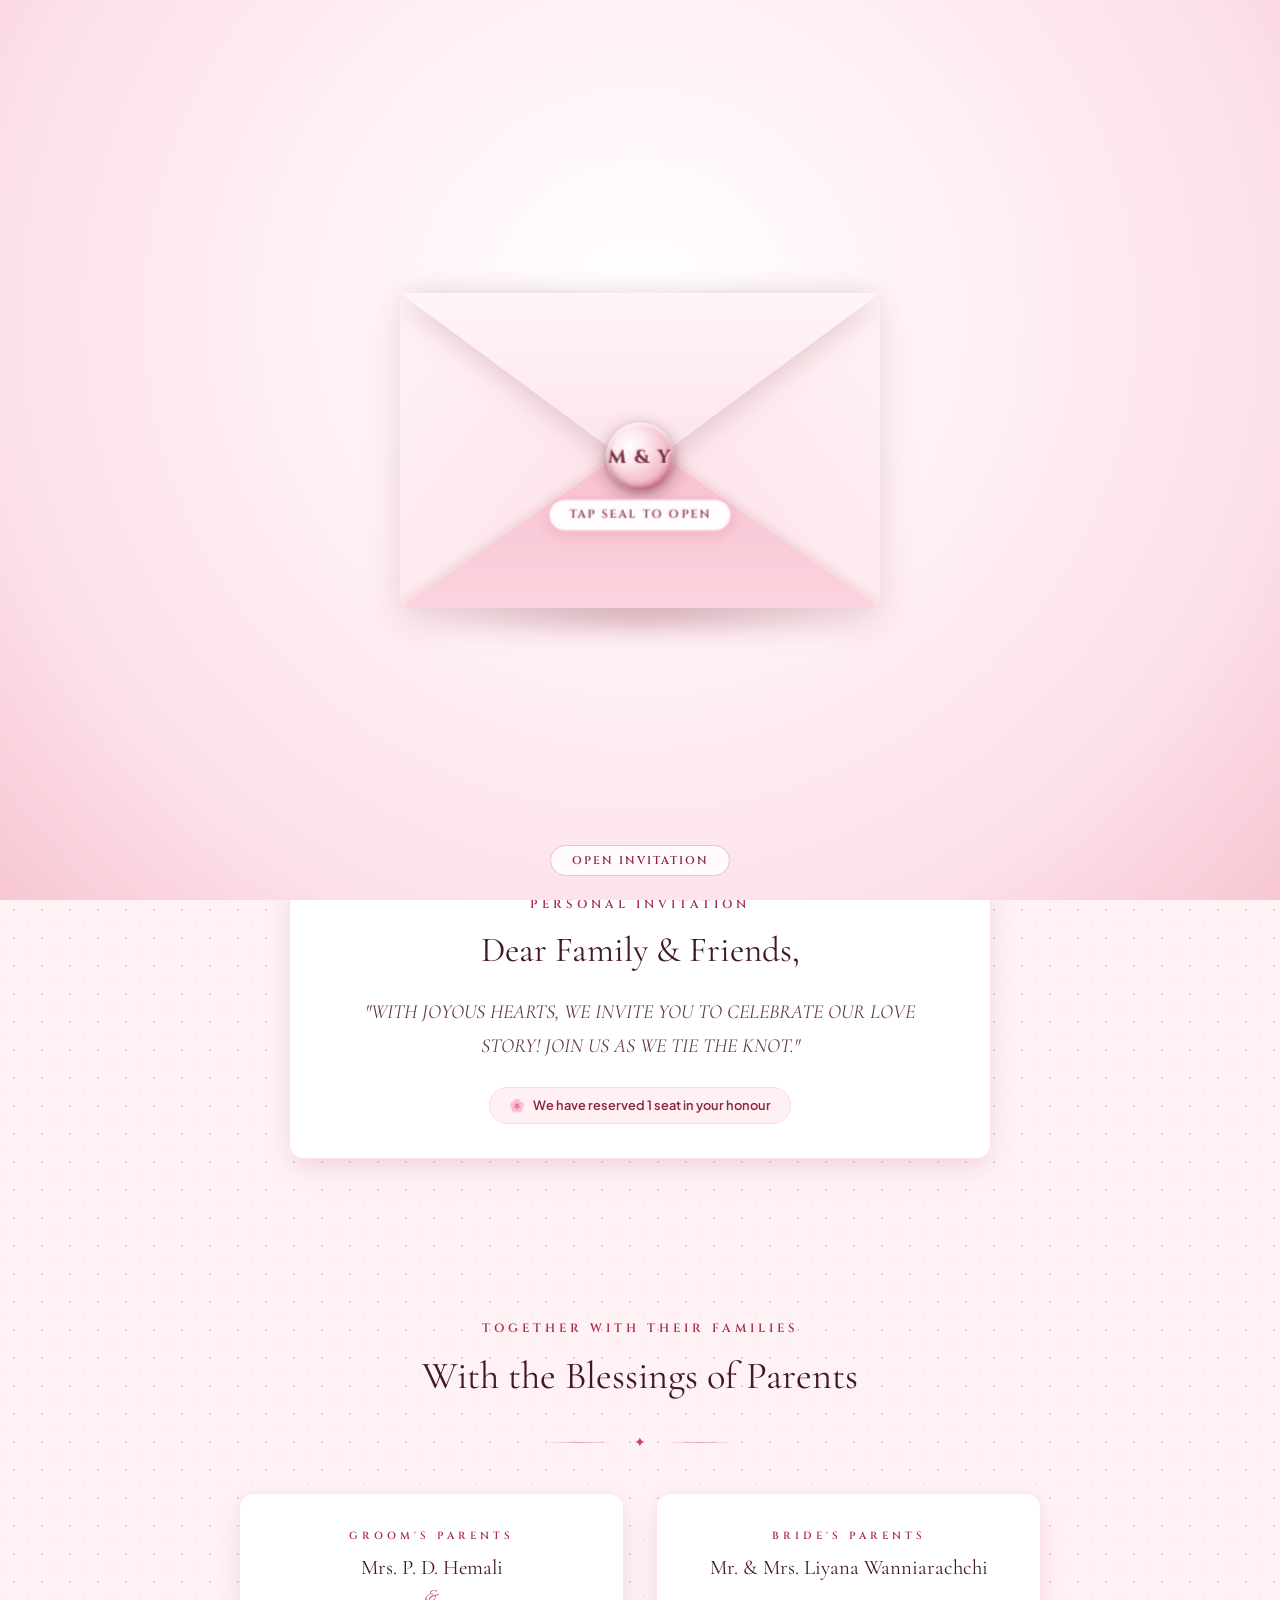
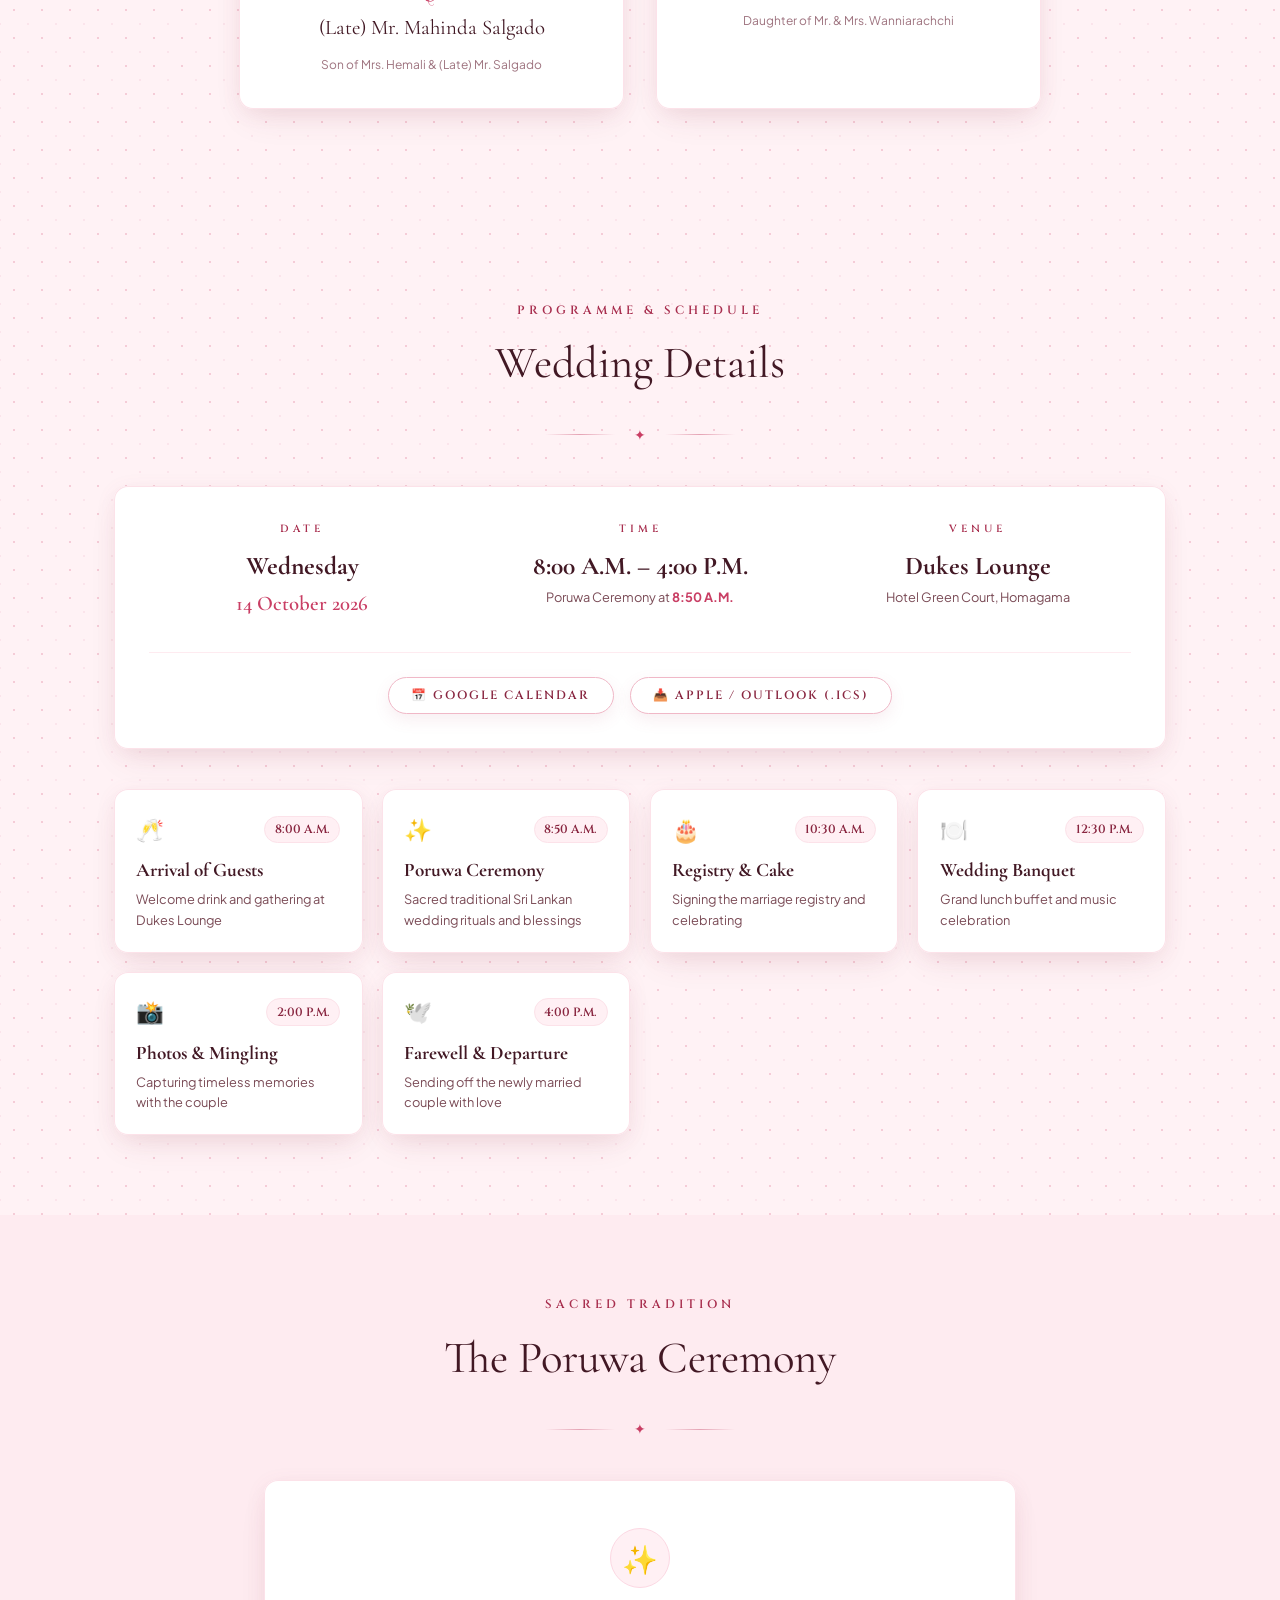
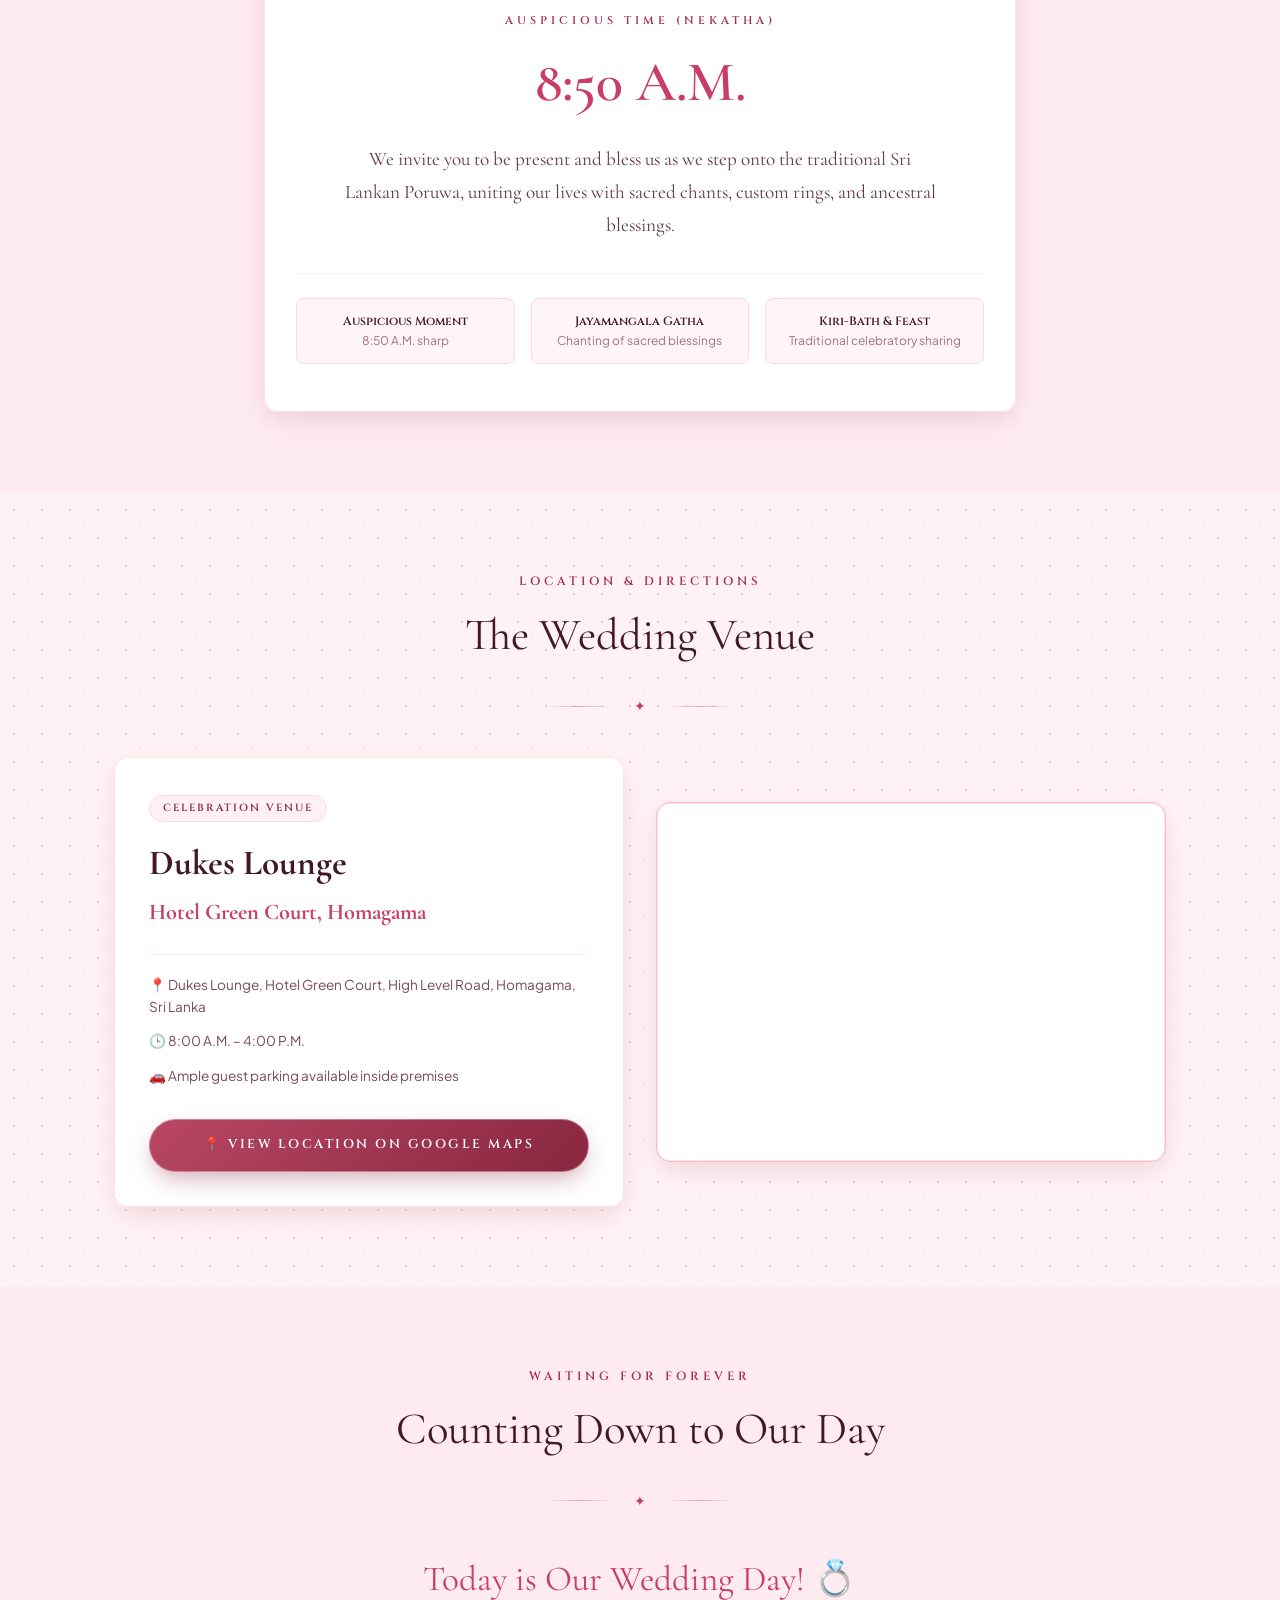
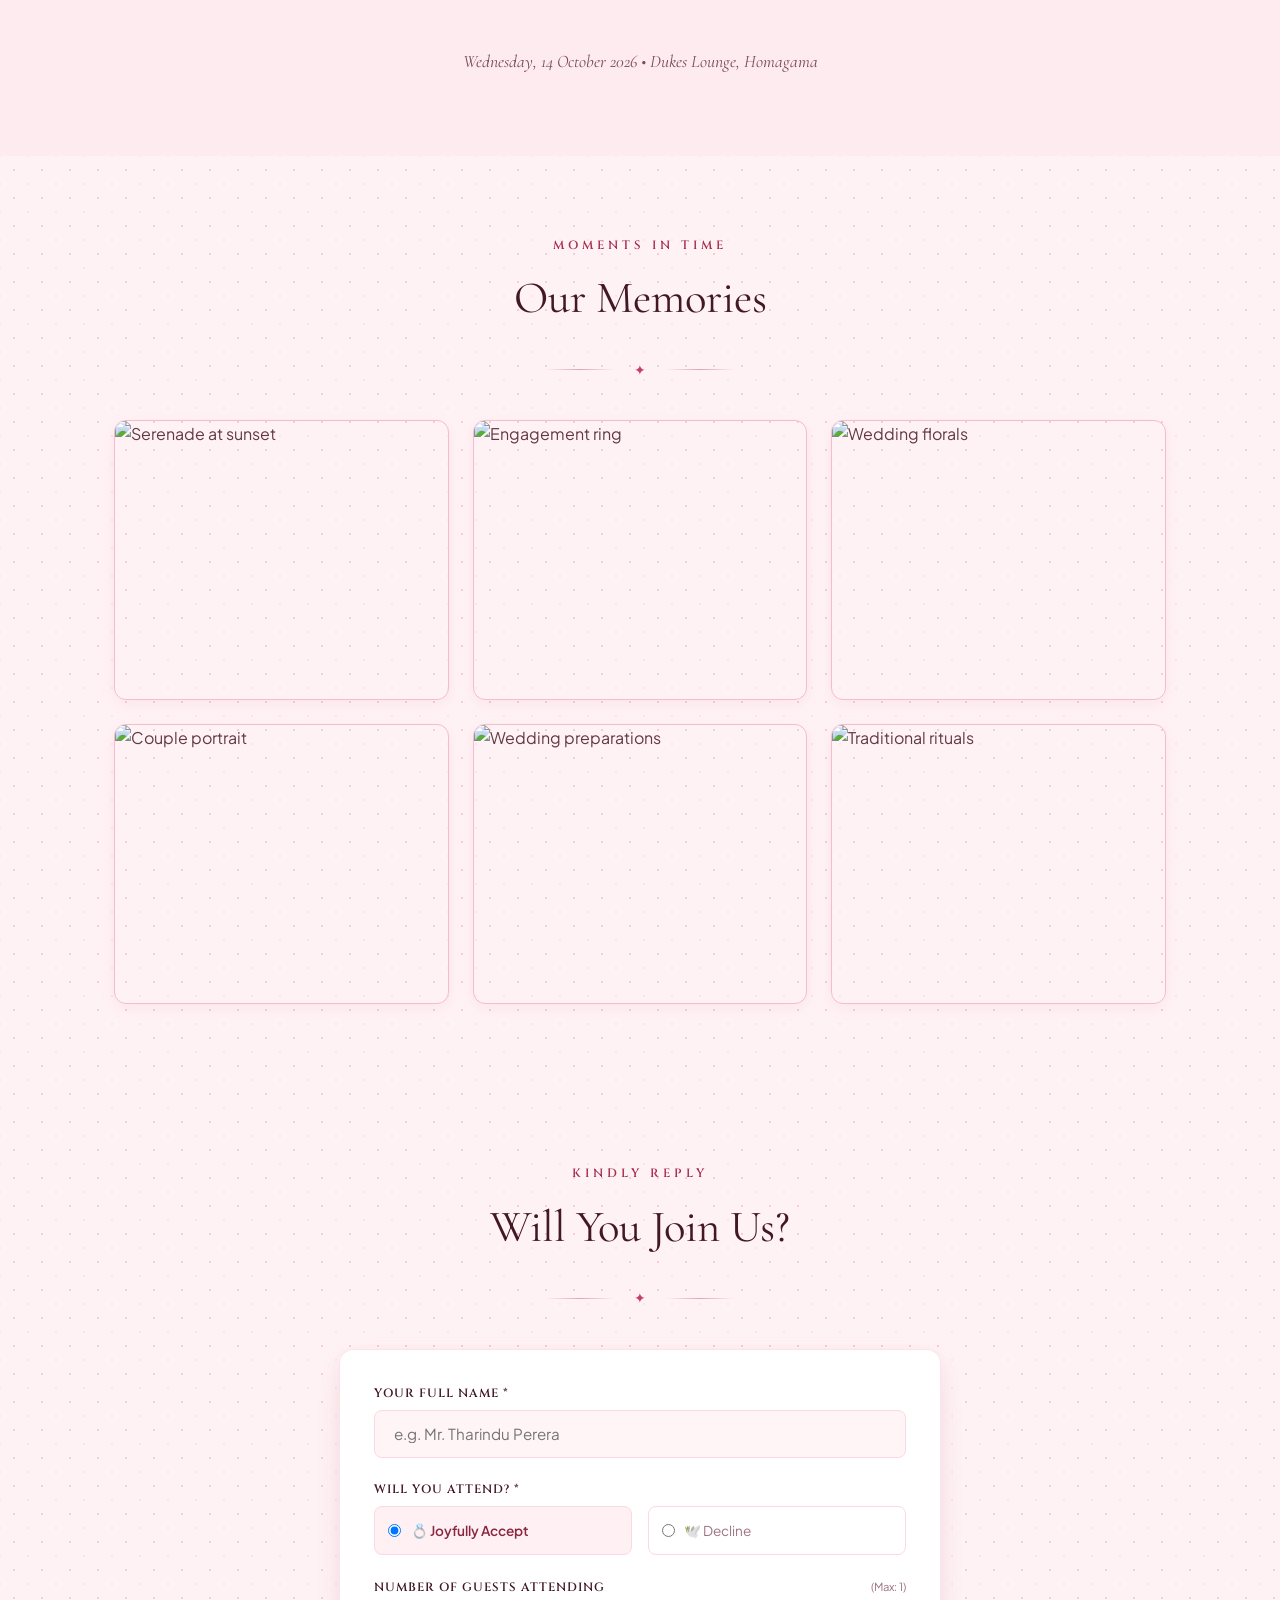
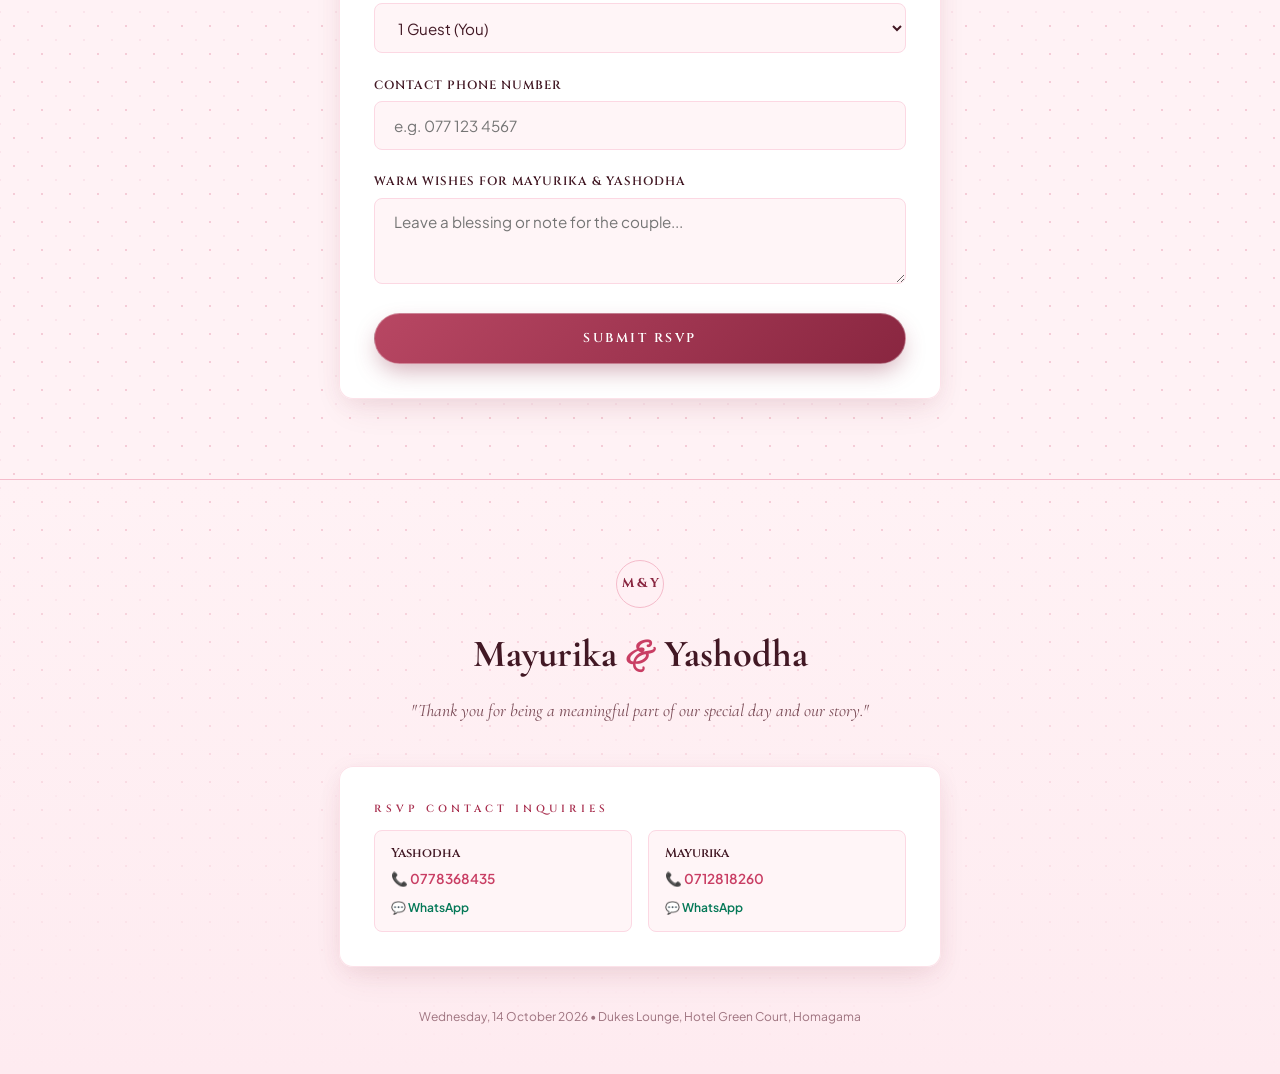
==== standalone.html @ 54681efa "feat: Add 3D luxury interactive wedding digital invitation for Mayurika & Yashodha" ====
<!DOCTYPE html>
<html lang="en">
<head>
  <meta charset="UTF-8" />
  <meta name="viewport" content="width=device-width, initial-scale=1.0" />

  <!-- SEO & Open Graph Meta Tags -->
  <title>Mayurika &amp; Yashodha — Wedding Digital Invitation | 14 October 2026</title>
  <meta name="description" content="With joyous hearts, we invite you to celebrate the marriage of Mayurika and Yashodha on Wednesday, 14 October 2026 at Dukes Lounge, Hotel Green Court, Homagama." />
  <meta property="og:title" content="Mayurika &amp; Yashodha — Wedding Digital Invitation" />
  <meta property="og:description" content="Join us to celebrate our love story on Wednesday, 14 October 2026 at Dukes Lounge, Hotel Green Court, Homagama." />
  <meta property="og:image" content="https://images.unsplash.com/photo-1519741497674-611481863552?auto=format&fit=crop&w=1200&q=80" />

  <!-- Favicon -->
  <link rel="icon" type="image/svg+xml" href="./favicon.svg" />

  <!-- Google Fonts -->
  <link rel="preconnect" href="https://fonts.googleapis.com" />
  <link rel="preconnect" href="https://fonts.gstatic.com" crossorigin />
  <link href="https://fonts.googleapis.com/css2?family=Alex+Brush&family=Cinzel:wght@400;500;600;700&family=Cormorant+Garamond:ital,wght@0,300;0,400;0,500;0,600;0,700;1,300;1,400;1,500&family=Montserrat:wght@200;300;400;500;600&family=Plus+Jakarta+Sans:wght@300;400;500;600&display=swap" rel="stylesheet" />

  <style>
    /* ============================================================
       85% LIGHT PINK / ROMANTIC ROSE WEDDING DESIGN SYSTEM
       ============================================================ */
    :root {
      --color-rose-50: #FFF5F7;
      --color-rose-100: #FEEBF0;
      --color-rose-200: #FCD8E3;
      --color-rose-300: #F9B8CB;
      --color-rose-400: #F28DAA;
      --color-rose-500: #E56285;
      --color-rose-600: #C93E64;
      --color-rose-700: #A82E4E;
      --color-rose-800: #892640;
      --color-rose-900: #5C1A2B;

      --color-rose-gold: #B85D73;
      --color-text-title: #421824;
      --color-text-body: #613944;
      --color-text-muted: #9E737F;
      --color-text-light: #7A4B56;

      --font-serif: 'Cormorant Garamond', Georgia, serif;
      --font-cinzel: 'Cinzel', serif;
      --font-script: 'Alex Brush', cursive;
      --font-sans: 'Plus Jakarta Sans', 'Montserrat', -apple-system, sans-serif;

      --transition: all 0.35s cubic-bezier(0.16, 1, 0.3, 1);
    }

    *, *::before, *::after {
      box-sizing: border-box;
      margin: 0;
      padding: 0;
    }

    html {
      scroll-behavior: smooth;
      font-family: var(--font-sans);
      background-color: var(--color-rose-50);
      color: var(--color-text-body);
      -webkit-font-smoothing: antialiased;
    }

    body {
      overflow-x: hidden;
      background: radial-gradient(circle at 50% 0%, #FFFFFF 0%, #FFF0F4 35%, #FDE3EB 70%, #F9D0DC 100%);
      min-height: 100vh;
      line-height: 1.6;
    }

    .paper-texture {
      background-color: #FFF2F5;
      background-image: radial-gradient(#F5CCD7 0.8px, transparent 0.8px), radial-gradient(#FBE4EB 0.8px, #FFF2F5 0.8px);
      background-size: 28px 28px;
      background-position: 0 0, 14px 14px;
    }

    .container {
      max-width: 1100px;
      margin: 0 auto;
      padding: 0 1.5rem;
    }

    .section {
      padding: 5rem 0;
      position: relative;
    }

    .section-subtitle {
      font-family: var(--font-cinzel);
      font-size: 0.75rem;
      text-transform: uppercase;
      letter-spacing: 4px;
      color: var(--color-rose-700);
      font-weight: 600;
      text-align: center;
      margin-bottom: 0.5rem;
    }

    .section-title {
      font-family: var(--font-serif);
      font-size: 2.8rem;
      font-weight: 400;
      text-align: center;
      color: var(--color-text-title);
      margin-bottom: 1rem;
    }

    .botanical-divider {
      display: flex;
      align-items: center;
      justify-content: center;
      gap: 1.2rem;
      margin: 1.5rem auto 2.5rem;
    }

    .botanical-divider::before,
    .botanical-divider::after {
      content: '';
      height: 1px;
      width: 70px;
      background: linear-gradient(90deg, transparent, #E5A3B4, transparent);
    }

    .botanical-divider span {
      color: var(--color-rose-600);
      font-size: 0.85rem;
    }

    .stationery-card {
      background: #FFFFFF;
      border-radius: 14px;
      padding: 2.2rem;
      box-shadow: 0 4px 20px rgba(184, 93, 115, 0.08), 0 15px 35px -10px rgba(120, 46, 62, 0.12), inset 0 0 0 1px #FCE2E9;
      position: relative;
      transition: var(--transition);
    }

    .stationery-card:hover {
      box-shadow: 0 8px 30px rgba(184, 93, 115, 0.14), 0 20px 45px -10px rgba(120, 46, 62, 0.18), inset 0 0 0 1px #F3CAD5;
    }

    .btn-luxury-primary {
      display: inline-flex;
      align-items: center;
      justify-content: center;
      gap: 0.6rem;
      background: linear-gradient(135deg, #B84763 0%, #892640 100%);
      color: #FFFFFF;
      font-family: var(--font-cinzel);
      font-size: 0.8rem;
      letter-spacing: 2.5px;
      text-transform: uppercase;
      font-weight: 600;
      padding: 0.95rem 2.4rem;
      border-radius: 9999px;
      border: 1px solid rgba(255, 255, 255, 0.35);
      box-shadow: 0 10px 25px -5px rgba(137, 38, 64, 0.4);
      cursor: pointer;
      text-decoration: none;
      transition: var(--transition);
    }

    .btn-luxury-primary:hover {
      transform: translateY(-2px);
      background: linear-gradient(135deg, #C95572 0%, #9D2E4A 100%);
      box-shadow: 0 16px 32px -5px rgba(137, 38, 64, 0.5);
      color: #FFFFFF;
    }

    .btn-luxury-secondary {
      display: inline-flex;
      align-items: center;
      justify-content: center;
      gap: 0.6rem;
      background: #FFFFFF;
      color: var(--color-rose-800);
      font-family: var(--font-cinzel);
      font-size: 0.8rem;
      letter-spacing: 2px;
      text-transform: uppercase;
      font-weight: 600;
      padding: 0.85rem 2rem;
      border-radius: 9999px;
      border: 1.5px solid #F0B8C7;
      box-shadow: 0 6px 16px rgba(184, 93, 115, 0.1);
      cursor: pointer;
      text-decoration: none;
      transition: var(--transition);
    }

    .btn-luxury-secondary:hover {
      background: #FFF5F7;
      border-color: var(--color-rose-gold);
      color: var(--color-rose-900);
      transform: translateY(-2px);
    }

    /* ============================================================
       REALISTIC 3D ENVELOPE SCENE & PHYSICS (85% ROSE)
       ============================================================ */
    .envelope-scene-wrapper {
      perspective: 1400px;
      perspective-origin: 50% 45%;
      width: 100vw;
      min-height: 100vh;
      display: flex;
      flex-direction: column;
      align-items: center;
      justify-content: center;
      position: fixed;
      inset: 0;
      z-index: 9999;
      background: radial-gradient(circle at 50% 35%, #FFFFFF 0%, #FFF0F4 40%, #FCE0E8 75%, #F7C6D3 100%);
      overflow: hidden;
      transition: opacity 0.9s cubic-bezier(0.16, 1, 0.3, 1), visibility 0.9s ease;
    }

    .envelope-scene-wrapper.scene-dismissed {
      opacity: 0;
      visibility: hidden;
      pointer-events: none;
    }

    .envelope-3d-stage {
      transform-style: preserve-3d;
      position: relative;
      width: 330px;
      height: 225px;
      margin: 0 auto;
      transition: transform 0.15s ease-out;
    }

    @media (min-width: 640px) {
      .envelope-3d-stage {
        width: 440px;
        height: 290px;
      }
    }

    @media (min-width: 1024px) {
      .envelope-3d-stage {
        width: 480px;
        height: 315px;
      }
    }

    .envelope-base-shadow {
      position: absolute;
      width: 92%;
      height: 38px;
      left: 4%;
      bottom: -32px;
      background: radial-gradient(ellipse at center, rgba(137, 38, 64, 0.35) 0%, rgba(137, 38, 64, 0.08) 60%, transparent 80%);
      filter: blur(12px);
      border-radius: 50%;
      transform: translateZ(-60px);
      transition: all 0.7s ease;
    }

    /* Layer 1: Back Panel */
    .envelope-back-panel {
      position: absolute;
      inset: 0;
      background: #FCE6EC;
      border-radius: 12px;
      box-shadow: 0 12px 35px rgba(120, 46, 62, 0.16), inset 0 0 30px rgba(235, 178, 193, 0.4);
      z-index: 1;
      overflow: hidden;
    }

    /* Layer 2: Inner Lining */
    .envelope-inner-lining {
      position: absolute;
      inset: 8px;
      border-radius: 8px;
      background: #FFF5F7;
      background-image: radial-gradient(#F5BCCB 1.2px, transparent 1.2px);
      background-size: 16px 16px;
      box-shadow: inset 0 0 25px rgba(229, 98, 133, 0.2);
      z-index: 2;
    }

    /* Layer 3: The Invitation Card (Hidden until seal opened) */
    .envelope-card-container {
      position: absolute;
      top: 10px;
      left: 12px;
      right: 12px;
      height: 92%;
      z-index: 3;
      transform-style: preserve-3d;
      transform: translateY(0) translateZ(2px);
      opacity: 0;
      pointer-events: none;
      transition: transform 1s cubic-bezier(0.2, 0.85, 0.3, 1), opacity 0.6s ease;
      cursor: default;
    }

    .envelope-card-container.card-emerged {
      opacity: 1;
      pointer-events: auto;
      transform: translateY(-58%) translateZ(45px) rotateX(-4deg);
      cursor: pointer;
    }

    .envelope-card-container.card-zooming {
      transform: translateY(-40%) translateZ(320px) scale(1.3);
      opacity: 0;
      transition: all 0.85s cubic-bezier(0.16, 1, 0.3, 1);
    }

    .invitation-stationery-card {
      width: 100%;
      height: 100%;
      background: #FFFFFF;
      border-radius: 8px;
      padding: 1.2rem 1.4rem;
      box-shadow: 0 4px 15px rgba(137, 38, 64, 0.12), inset 0 0 0 1px #FCE2E9;
      display: flex;
      flex-direction: column;
      align-items: center;
      justify-content: center;
      text-align: center;
      position: relative;
      overflow: hidden;
      transition: box-shadow 0.4s ease, border-color 0.4s ease;
    }

    .envelope-card-container.card-emerged .invitation-stationery-card {
      box-shadow: 0 25px 50px rgba(120, 46, 62, 0.24), 0 8px 16px rgba(120, 46, 62, 0.15), inset 0 0 0 1.5px #F5BCCB;
    }

    .envelope-card-container.card-emerged:hover .invitation-stationery-card {
      box-shadow: 0 30px 60px rgba(120, 46, 62, 0.35), 0 10px 20px rgba(120, 46, 62, 0.2), inset 0 0 0 2px var(--color-rose-600);
    }

    .card-border-line {
      position: absolute;
      inset: 6px;
      border: 1px solid rgba(242, 141, 170, 0.6);
      border-radius: 6px;
      pointer-events: none;
    }

    /* Layer 4: Front Pocket */
    .envelope-front-pocket {
      position: absolute;
      inset: 0;
      z-index: 4;
      pointer-events: none;
      border-radius: 12px;
      overflow: hidden;
    }

    .pocket-svg {
      width: 100%;
      height: 100%;
      display: block;
    }

    /* Layer 5: Top Flap */
    .envelope-top-flap-wrapper {
      position: absolute;
      top: 0;
      left: 0;
      right: 0;
      height: 58%;
      transform-origin: top center;
      transform-style: preserve-3d;
      z-index: 5;
      transition: transform 1.1s cubic-bezier(0.4, 0, 0.2, 1);
      filter: drop-shadow(0 6px 14px rgba(120, 46, 62, 0.2));
    }

    .envelope-top-flap-wrapper.flap-opened {
      transform: rotateX(-180deg);
      z-index: 2;
      filter: drop-shadow(0 -8px 16px rgba(120, 46, 62, 0.1));
    }

    .flap-face-front {
      position: absolute;
      inset: 0;
      backface-visibility: hidden;
    }

    .flap-face-back {
      position: absolute;
      inset: 0;
      transform: rotateY(180deg) rotateZ(180deg);
      backface-visibility: hidden;
    }

    /* Layer 6: Wax Seal Button */
    .wax-seal-wrapper {
      position: absolute;
      top: 52%;
      left: 50%;
      transform: translate(-50%, -50%) translateZ(12px);
      z-index: 10;
      cursor: pointer;
      outline: none;
      background: none;
      border: none;
      padding: 0;
    }

    .wax-seal-btn {
      width: 68px;
      height: 68px;
      border-radius: 50%;
      background: radial-gradient(circle at 35% 35%, #FFFFFF 0%, #FEEBF0 25%, #F5BCCB 60%, #B84763 100%);
      box-shadow: 0 6px 20px rgba(120, 46, 62, 0.38), 0 2px 6px rgba(0, 0, 0, 0.2), inset 0 2px 4px #FFFFFF, inset 0 -3px 6px rgba(137, 38, 64, 0.6);
      display: flex;
      align-items: center;
      justify-content: center;
      position: relative;
      transition: all 0.3s cubic-bezier(0.175, 0.885, 0.32, 1.275);
    }

    .wax-seal-btn:hover {
      transform: scale(1.08);
      box-shadow: 0 10px 28px rgba(120, 46, 62, 0.45), 0 3px 8px rgba(0, 0, 0, 0.25), inset 0 2px 5px #FFFFFF;
    }

    .wax-seal-btn:active {
      transform: scale(0.94);
    }

    .wax-seal-wrapper.seal-broken {
      animation: sealBreakEffect 0.6s cubic-bezier(0.16, 1, 0.3, 1) forwards;
      pointer-events: none;
    }

    @keyframes sealBreakEffect {
      0% { transform: translate(-50%, -50%) scale(1); opacity: 1; }
      40% { transform: translate(-50%, -50%) scale(1.18) rotate(6deg); opacity: 0.9; }
      100% { transform: translate(-50%, -50%) scale(1.3) rotate(-12deg); opacity: 0; }
    }

    .seal-monogram-text {
      font-family: var(--font-cinzel);
      font-size: 1.15rem;
      font-weight: 700;
      color: #782E3E;
      letter-spacing: 1.5px;
      text-shadow: 1px 1px 1px rgba(255, 255, 255, 0.9), -1px -1px 1px rgba(120, 46, 62, 0.35);
    }

    .seal-prompt-badge {
      position: absolute;
      top: 76px;
      left: 50%;
      transform: translateX(-50%);
      white-space: nowrap;
      background: rgba(255, 255, 255, 0.96);
      backdrop-filter: blur(8px);
      padding: 0.45rem 1.2rem;
      border-radius: 9999px;
      font-family: var(--font-cinzel);
      font-size: 0.72rem;
      letter-spacing: 2px;
      text-transform: uppercase;
      color: var(--color-rose-800);
      font-weight: 600;
      box-shadow: 0 4px 15px rgba(184, 93, 115, 0.2);
      border: 1px solid #F5BCCB;
      animation: promptPulseGlow 2.4s infinite ease-in-out;
      pointer-events: none;
    }

    @keyframes promptPulseGlow {
      0%, 100% { transform: translateX(-50%) translateY(0); opacity: 0.92; }
      50% { transform: translateX(-50%) translateY(-4px); opacity: 1; border-color: var(--color-rose-600); }
    }

    .card-tap-prompt {
      margin-top: 0.6rem;
      padding: 0.4rem 1rem;
      border-radius: 9999px;
      background: linear-gradient(135deg, #B84763 0%, #892640 100%);
      border: 1px solid rgba(255, 255, 255, 0.4);
      font-family: var(--font-cinzel);
      font-size: 0.65rem;
      letter-spacing: 1.5px;
      text-transform: uppercase;
      color: #FFFFFF;
      font-weight: 600;
      box-shadow: 0 4px 12px rgba(137, 38, 64, 0.3);
      animation: cardPromptPulse 2s infinite ease-in-out;
    }

    @keyframes cardPromptPulse {
      0%, 100% { transform: scale(1); }
      50% { transform: scale(1.06); }
    }

    /* Navbar */
    .navbar {
      position: fixed;
      top: 0;
      left: 0;
      right: 0;
      z-index: 1000;
      padding: 1.2rem 2rem;
      display: flex;
      align-items: center;
      justify-content: space-between;
      transition: var(--transition);
      background: transparent;
    }

    .navbar.scrolled {
      background: rgba(255, 255, 255, 0.95);
      backdrop-filter: blur(12px);
      padding: 0.8rem 2rem;
      border-bottom: 1px solid #F5BCCB;
      box-shadow: 0 2px 10px rgba(184, 93, 115, 0.05);
    }

    .nav-logo {
      font-family: var(--font-serif);
      font-size: 1.4rem;
      color: var(--color-text-title);
      text-decoration: none;
      display: flex;
      align-items: center;
      gap: 0.5rem;
    }

    .nav-links {
      display: flex;
      gap: 1.8rem;
      list-style: none;
    }

    .nav-links a {
      color: var(--color-text-body);
      text-decoration: none;
      font-family: var(--font-cinzel);
      font-size: 0.75rem;
      text-transform: uppercase;
      letter-spacing: 2px;
      font-weight: 600;
      transition: var(--transition);
    }

    .nav-links a:hover {
      color: var(--color-rose-600);
    }

    /* Hero Section */
    .hero {
      min-height: 92vh;
      display: flex;
      align-items: center;
      justify-content: center;
      text-align: center;
      padding: 6rem 1.5rem 3rem;
      position: relative;
    }

    .hero-names {
      font-family: var(--font-serif);
      font-size: 5.5rem;
      font-weight: 300;
      line-height: 1.1;
      color: var(--color-text-title);
      margin: 0.5rem 0;
    }

    .hero-amp {
      font-family: var(--font-script);
      font-size: 3.5rem;
      color: var(--color-rose-600);
      margin: 0.5rem 0;
      display: block;
    }

    .countdown-grid {
      display: grid;
      grid-template-columns: repeat(4, 1fr);
      gap: 1.5rem;
      max-width: 680px;
      margin: 0 auto;
    }

    .count-card {
      background: #FFFFFF;
      border: 1px solid #FCD8E3;
      border-radius: 12px;
      padding: 1.5rem 1rem;
      text-align: center;
      box-shadow: 0 4px 15px rgba(184, 93, 115, 0.05);
    }

    .count-num {
      font-family: var(--font-serif);
      font-size: 3rem;
      color: var(--color-text-title);
      line-height: 1;
      margin-bottom: 0.3rem;
    }

    .count-label {
      font-family: var(--font-cinzel);
      font-size: 0.65rem;
      text-transform: uppercase;
      letter-spacing: 2px;
      color: var(--color-text-muted);
      font-weight: 600;
    }

    .gallery-grid {
      display: grid;
      grid-template-columns: repeat(auto-fill, minmax(280px, 1fr));
      gap: 1.5rem;
    }

    .gallery-item {
      position: relative;
      border-radius: 12px;
      overflow: hidden;
      height: 280px;
      cursor: pointer;
      border: 1px solid #F5BCCB;
      box-shadow: 0 4px 15px rgba(184, 93, 115, 0.08);
    }

    .gallery-item img {
      width: 100%;
      height: 100%;
      object-fit: cover;
      transition: transform 0.6s ease;
    }

    .gallery-item:hover img {
      transform: scale(1.06);
    }

    #lightboxModal {
      position: fixed;
      inset: 0;
      z-index: 10000;
      background: rgba(40, 10, 20, 0.94);
      backdrop-filter: blur(10px);
      display: none;
      align-items: center;
      justify-content: center;
      padding: 2rem;
    }

    #lightboxModal.active {
      display: flex;
    }

    #lightboxImg {
      max-height: 75vh;
      max-width: 90vw;
      object-fit: contain;
      border-radius: 8px;
      box-shadow: 0 10px 40px rgba(0,0,0,0.5);
    }

    .form-group {
      margin-bottom: 1.4rem;
      text-align: left;
    }

    .form-label {
      display: block;
      font-family: var(--font-cinzel);
      font-size: 0.75rem;
      text-transform: uppercase;
      letter-spacing: 1px;
      color: var(--color-text-title);
      font-weight: 600;
      margin-bottom: 0.4rem;
    }

    .form-input {
      width: 100%;
      padding: 0.85rem 1.2rem;
      background: #FFF5F7;
      border: 1px solid #FCD8E3;
      border-radius: 8px;
      font-family: var(--font-sans);
      color: #421824;
      font-size: 0.95rem;
      outline: none;
      transition: var(--transition);
    }

    .form-input:focus {
      border-color: var(--color-rose-600);
      box-shadow: 0 0 0 3px rgba(201, 62, 100, 0.15);
    }

    .music-widget {
      position: fixed;
      bottom: 2rem;
      right: 2rem;
      z-index: 1000;
      display: flex;
      align-items: center;
      gap: 0.6rem;
      background: rgba(255, 255, 255, 0.95);
      backdrop-filter: blur(8px);
      border: 1px solid #F5BCCB;
      border-radius: 9999px;
      padding: 0.6rem 1.2rem;
      box-shadow: 0 8px 20px rgba(184, 93, 115, 0.15);
      cursor: pointer;
    }

    @media (max-width: 768px) {
      .hero-names { font-size: 3.6rem; }
      .countdown-grid { grid-template-columns: repeat(2, 1fr); }
      .nav-links { display: none; }
    }
  </style>
</head>
<body class="paper-texture">

  <!-- ============================================================
       00. SIGNATURE 3D WEDDING ENVELOPE (CLOSED INITIALLY)
       ============================================================ -->
  <div id="envelopeWrapper" class="envelope-scene-wrapper" role="region" aria-label="3D Wedding Envelope Scene">
    <div id="envelopeStage" class="envelope-3d-stage">
      <div id="envelopeShadow" class="envelope-base-shadow"></div>

      <!-- Layer 1: Back Panel -->
      <div class="envelope-back-panel">
        <!-- Layer 2: Inner Lining -->
        <div class="envelope-inner-lining"></div>
      </div>

      <!-- Layer 3: Physical Stationery Card (Hidden until seal tapped) -->
      <div id="envelopeCard" class="envelope-card-container">
        <div class="invitation-stationery-card">
          <div class="card-border-line"></div>
          <div style="width:34px; height:34px; border-radius:50%; border:1px solid #F5BCCB; background:#FFF0F4; display:flex; align-items:center; justify-content:center; margin-bottom:0.3rem;">
            <span style="font-family:var(--font-cinzel); font-size:0.7rem; font-weight:700; color:#892640;">M &amp; Y</span>
          </div>
          <p id="cardPersonalizedPeek" style="font-family:var(--font-cinzel); font-size:0.65rem; letter-spacing:2px; color:var(--color-rose-700); font-weight:600; text-transform:uppercase; margin-bottom:0.1rem;">
            Dear Honoured Guest
          </p>
          <h2 style="font-family:var(--font-serif); font-size:1.8rem; font-weight:400; color:#421824; margin:0.1rem 0; line-height:1.1;">
            Mayurika <span style="font-family:var(--font-script); color:var(--color-rose-600);">&amp;</span> Yashodha
          </h2>
          <p style="font-family:var(--font-cinzel); font-size:0.55rem; letter-spacing:2.5px; color:#9E737F; text-transform:uppercase;">
            The Celebration of Marriage
          </p>
          <div style="margin-top:0.6rem; padding-top:0.4rem; border-top:1px solid #FCD8E3; width:100%; max-width:190px;">
            <p style="font-family:var(--font-serif); font-size:0.75rem; color:#613944; font-weight:500;">Wednesday, 14 October 2026</p>
            <p style="font-size:0.65rem; color:#9E737F;">Dukes Lounge, Homagama</p>
          </div>
          <div id="cardTapPrompt" class="card-tap-prompt" style="display:none;">
            Tap Card to Enter ✨
          </div>
        </div>
      </div>

      <!-- Layer 4: Front Pocket (Conceals bottom & body of card) -->
      <div class="envelope-front-pocket">
        <svg viewBox="0 0 460 310" class="pocket-svg" preserveAspectRatio="none">
          <defs>
            <linearGradient id="pocketLeftGradRose" x1="0" y1="0" x2="1" y2="1">
              <stop offset="0%" stop-color="#FFF2F5" />
              <stop offset="100%" stop-color="#FCE0E8" />
            </linearGradient>
            <linearGradient id="pocketRightGradRose" x1="1" y1="0" x2="0" y2="1">
              <stop offset="0%" stop-color="#FFF2F5" />
              <stop offset="100%" stop-color="#FCE0E8" />
            </linearGradient>
            <linearGradient id="pocketBottomGradRose" x1="0" y1="1" x2="0" y2="0">
              <stop offset="0%" stop-color="#FBD3DE" />
              <stop offset="100%" stop-color="#F8C0D0" />
            </linearGradient>
            <filter id="pocketShadowRose" x="-10%" y="-10%" width="120%" height="120%">
              <feDropShadow dx="0" dy="-3" stdDeviation="4" flood-color="#782E3E" flood-opacity="0.12" />
            </filter>
          </defs>
          <path d="M 0,0 L 230,175 L 0,310 Z" fill="url(#pocketLeftGradRose)" />
          <path d="M 460,0 L 230,175 L 460,310 Z" fill="url(#pocketRightGradRose)" />
          <path d="M 0,310 L 230,145 L 460,310 Z" fill="url(#pocketBottomGradRose)" filter="url(#pocketShadowRose)" />
        </svg>
      </div>

      <!-- Layer 5: Top Flap (Hinged at top crease, pointing DOWN when closed) -->
      <div id="envelopeTopFlap" class="envelope-top-flap-wrapper">
        <div class="flap-face-front">
          <svg viewBox="0 0 460 180" style="width:100%; height:100%;" preserveAspectRatio="none">
            <defs>
              <linearGradient id="topFlapGradRose" x1="0" y1="0" x2="0" y2="1">
                <stop offset="0%" stop-color="#FFF5F8" />
                <stop offset="100%" stop-color="#FCE3EB" />
              </linearGradient>
            </defs>
            <path d="M 0,0 L 230,175 L 460,0 Z" fill="url(#topFlapGradRose)" />
          </svg>
        </div>
        <div class="flap-face-back">
          <svg viewBox="0 0 460 180" style="width:100%; height:100%;" preserveAspectRatio="none">
            <path d="M 0,0 L 230,175 L 460,0 Z" fill="#FFF0F4" />
          </svg>
        </div>
      </div>

      <!-- Layer 6: Wax Seal Button with M&Y Monogram on Flap Closure -->
      <button id="waxSealBtn" class="wax-seal-wrapper" aria-label="Tap to open wedding invitation">
        <div class="wax-seal-btn">
          <span class="seal-monogram-text">M &amp; Y</span>
        </div>
        <div class="seal-prompt-badge">Tap seal to open</div>
      </button>
    </div>

    <button id="quickOpenBtn" style="position:fixed; bottom:1.5rem; font-family:var(--font-cinzel); font-size:0.7rem; letter-spacing:2px; text-transform:uppercase; color:#892640; font-weight:600; background:rgba(255,255,255,0.85); border:1px solid #F5BCCB; padding:0.45rem 1.3rem; border-radius:9999px; cursor:pointer;">
      Open Invitation
    </button>
  </div>

  <!-- ============================================================
       NAVBAR
       ============================================================ -->
  <nav class="navbar" id="navbar">
    <a href="#home" class="nav-logo">
      <span style="font-family:var(--font-cinzel); font-size:0.8rem; font-weight:700; border:1px solid #F5BCCB; background:#FFF0F4; color:#892640; width:32px; height:32px; border-radius:50%; display:inline-flex; align-items:center; justify-content:center;">M&amp;Y</span>
      <span style="font-weight:500;">Mayurika &amp; Yashodha</span>
    </a>
    <ul class="nav-links">
      <li><a href="#home">Home</a></li>
      <li><a href="#details">Schedule</a></li>
      <li><a href="#ceremony">Poruwa</a></li>
      <li><a href="#venue">Venue</a></li>
      <li><a href="#countdown">Countdown</a></li>
      <li><a href="#gallery">Gallery</a></li>
      <li><a href="#rsvp" style="color:var(--color-rose-600); font-weight:700;">RSVP</a></li>
    </ul>
    <button id="replayEnvelopeNavBtn" class="btn-luxury-secondary" style="padding:0.4rem 1rem; font-size:0.7rem;">
      ✉️ Envelope
    </button>
  </nav>

  <!-- ============================================================
       01. HERO SECTION
       ============================================================ -->
  <section id="home" class="hero">
    <div class="container">
      <div style="width:56px; height:56px; border-radius:50%; background:#FFF0F4; border:1px solid #F5BCCB; display:flex; align-items:center; justify-content:center; margin:0 auto 1.5rem; box-shadow:0 4px 15px rgba(184,93,115,0.12);">
        <span style="font-family:var(--font-cinzel); font-size:1rem; font-weight:700; color:#892640;">M &amp; Y</span>
      </div>
      <p class="section-subtitle">The Celebration of Marriage</p>
      <h1 class="hero-names">Mayurika</h1>
      <span class="hero-amp">&amp;</span>
      <h1 class="hero-names">Yashodha</h1>
      
      <div class="botanical-divider"><span>✦</span></div>

      <p style="font-family:var(--font-serif); font-size:1.5rem; color:#421824; margin-bottom:0.4rem;">
        Wednesday, 14 October 2026
      </p>
      <p style="font-family:var(--font-cinzel); font-size:0.8rem; letter-spacing:2.5px; text-transform:uppercase; color:var(--color-text-muted); font-weight:600; margin-bottom:2.5rem;">
        Dukes Lounge • Hotel Green Court • Homagama
      </p>

      <div style="display:flex; justify-content:center; gap:1rem; flex-wrap:wrap;">
        <a href="#rsvp" class="btn-luxury-primary">Kindly RSVP</a>
        <a href="#details" class="btn-luxury-secondary">View Schedule</a>
      </div>
    </div>
  </section>

  <!-- ============================================================
       02. PERSONALIZED WELCOME
       ============================================================ -->
  <section class="section" style="padding-top:2rem;">
    <div class="container" style="max-width:750px;">
      <div class="stationery-card" style="text-align:center;">
        <p class="section-subtitle">Personal Invitation</p>
        <h2 id="personalizedGreeting" class="section-title" style="font-size:2.2rem; margin-bottom:1rem;">
          Dear Mr. Tharindu,
        </h2>
        <p style="font-family:var(--font-serif); font-style:italic; font-size:1.25rem; color:#613944; max-width:600px; margin:0 auto 1.5rem; line-height:1.7;">
          "WITH JOYOUS HEARTS, WE INVITE YOU TO CELEBRATE OUR LOVE STORY! JOIN US AS WE TIE THE KNOT."
        </p>
        <div id="reservedSeatsBadge" style="display:inline-flex; align-items:center; gap:0.5rem; background:#FFF0F4; border:1px solid #FCD8E3; padding:0.45rem 1.2rem; border-radius:9999px; font-size:0.8rem; color:#892640; font-weight:600;">
          <span>🌸</span> <span id="reservedSeatsText">We have reserved 1 seat in your honour</span>
        </div>
      </div>
    </div>
  </section>

  <!-- ============================================================
       03. PARENTS BLESSINGS
       ============================================================ -->
  <section class="section">
    <div class="container" style="max-width:850px; text-align:center;">
      <p class="section-subtitle">Together with their families</p>
      <h2 class="section-title" style="font-size:2.4rem;">With the Blessings of Parents</h2>
      <div class="botanical-divider"><span>✦</span></div>

      <div style="display:grid; grid-template-columns:repeat(auto-fit, minmax(300px, 1fr)); gap:2rem; margin:2rem 0;">
        <!-- Groom's Family -->
        <div class="stationery-card">
          <p class="section-subtitle" style="font-size:0.65rem;">Groom's Parents</p>
          <p style="font-family:var(--font-serif); font-size:1.3rem; color:#421824; line-height:1.4;">
            Mrs. P. D. Hemali<br />
            <span style="font-family:var(--font-script); color:var(--color-rose-600); font-size:1.2rem;">&amp;</span><br />
            (Late) Mr. Mahinda Salgado
          </p>
          <p style="font-size:0.75rem; color:#9E737F; margin-top:0.8rem;">Son of Mrs. Hemali &amp; (Late) Mr. Salgado</p>
        </div>

        <!-- Bride's Family -->
        <div class="stationery-card">
          <p class="section-subtitle" style="font-size:0.65rem;">Bride's Parents</p>
          <p style="font-family:var(--font-serif); font-size:1.3rem; color:#421824; line-height:1.4;">
            Mr. &amp; Mrs. Liyana Wanniarachchi
          </p>
          <p style="font-size:0.75rem; color:#9E737F; margin-top:1.8rem;">Daughter of Mr. &amp; Mrs. Wanniarachchi</p>
        </div>
      </div>
    </div>
  </section>

  <!-- ============================================================
       04. WEDDING DETAILS & SCHEDULE
       ============================================================ -->
  <section id="details" class="section">
    <div class="container">
      <p class="section-subtitle">Programme &amp; Schedule</p>
      <h2 class="section-title">Wedding Details</h2>
      <div class="botanical-divider"><span>✦</span></div>

      <div class="stationery-card" style="margin-bottom:2.5rem; text-align:center;">
        <div style="display:grid; grid-template-columns:repeat(auto-fit, minmax(200px, 1fr)); gap:2rem;">
          <div>
            <p class="section-subtitle" style="font-size:0.65rem;">Date</p>
            <h3 style="font-family:var(--font-serif); font-size:1.6rem; color:#421824;">Wednesday</h3>
            <p style="font-family:var(--font-serif); font-size:1.3rem; color:var(--color-rose-600); font-weight:600;">14 October 2026</p>
          </div>
          <div>
            <p class="section-subtitle" style="font-size:0.65rem;">Time</p>
            <h3 style="font-family:var(--font-serif); font-size:1.6rem; color:#421824;">8:00 A.M. – 4:00 P.M.</h3>
            <p style="font-size:0.8rem; color:#7A4B56;">Poruwa Ceremony at <strong style="color:#C93E64;">8:50 A.M.</strong></p>
          </div>
          <div>
            <p class="section-subtitle" style="font-size:0.65rem;">Venue</p>
            <h3 style="font-family:var(--font-serif); font-size:1.6rem; color:#421824;">Dukes Lounge</h3>
            <p style="font-size:0.8rem; color:#7A4B56;">Hotel Green Court, Homagama</p>
          </div>
        </div>

        <div style="margin-top:2rem; padding-top:1.5rem; border-top:1px solid #FEEBF0; display:flex; justify-content:center; gap:1rem; flex-wrap:wrap;">
          <a href="https://calendar.google.com/calendar/render?action=TEMPLATE&text=Wedding+of+Mayurika+%26+Yashodha&dates=20261014T023000Z/20261014T103000Z&details=The+Celebration+of+Marriage+of+Mayurika+%26+Yashodha+at+Dukes+Lounge,+Hotel+Green+Court,+Homagama.+Poruwa:+8:50+AM.&location=Dukes+Lounge,+Hotel+Green+Court,+Homagama" target="_blank" rel="noopener noreferrer" class="btn-luxury-secondary" style="font-size:0.75rem; padding:0.5rem 1.4rem;">
            📅 Google Calendar
          </a>
          <button id="downloadIcsBtn" class="btn-luxury-secondary" style="font-size:0.75rem; padding:0.5rem 1.4rem;">
            📥 Apple / Outlook (.ics)
          </button>
        </div>
      </div>

      <!-- Schedule Cards -->
      <div style="display:grid; grid-template-columns:repeat(auto-fit, minmax(240px, 1fr)); gap:1.2rem;">
        <div class="stationery-card" style="padding:1.4rem;">
          <div style="display:flex; justify-content:space-between; align-items:center; margin-bottom:0.5rem;">
            <span style="font-size:1.4rem;">🥂</span>
            <span style="font-family:var(--font-cinzel); font-size:0.75rem; font-weight:600; color:#892640; background:#FFF0F4; padding:0.2rem 0.6rem; border-radius:9999px; border:1px solid #FCE2E9;">8:00 A.M.</span>
          </div>
          <h4 style="font-family:var(--font-serif); font-size:1.2rem; color:#421824; margin-bottom:0.2rem;">Arrival of Guests</h4>
          <p style="font-size:0.8rem; color:#7A4B56;">Welcome drink and gathering at Dukes Lounge</p>
        </div>

        <div class="stationery-card" style="padding:1.4rem;">
          <div style="display:flex; justify-content:space-between; align-items:center; margin-bottom:0.5rem;">
            <span style="font-size:1.4rem;">✨</span>
            <span style="font-family:var(--font-cinzel); font-size:0.75rem; font-weight:600; color:#892640; background:#FFF0F4; padding:0.2rem 0.6rem; border-radius:9999px; border:1px solid #FCE2E9;">8:50 A.M.</span>
          </div>
          <h4 style="font-family:var(--font-serif); font-size:1.2rem; color:#421824; margin-bottom:0.2rem;">Poruwa Ceremony</h4>
          <p style="font-size:0.8rem; color:#7A4B56;">Sacred traditional Sri Lankan wedding rituals and blessings</p>
        </div>

        <div class="stationery-card" style="padding:1.4rem;">
          <div style="display:flex; justify-content:space-between; align-items:center; margin-bottom:0.5rem;">
            <span style="font-size:1.4rem;">🎂</span>
            <span style="font-family:var(--font-cinzel); font-size:0.75rem; font-weight:600; color:#892640; background:#FFF0F4; padding:0.2rem 0.6rem; border-radius:9999px; border:1px solid #FCE2E9;">10:30 A.M.</span>
          </div>
          <h4 style="font-family:var(--font-serif); font-size:1.2rem; color:#421824; margin-bottom:0.2rem;">Registry &amp; Cake</h4>
          <p style="font-size:0.8rem; color:#7A4B56;">Signing the marriage registry and celebrating</p>
        </div>

        <div class="stationery-card" style="padding:1.4rem;">
          <div style="display:flex; justify-content:space-between; align-items:center; margin-bottom:0.5rem;">
            <span style="font-size:1.4rem;">🍽️</span>
            <span style="font-family:var(--font-cinzel); font-size:0.75rem; font-weight:600; color:#892640; background:#FFF0F4; padding:0.2rem 0.6rem; border-radius:9999px; border:1px solid #FCE2E9;">12:30 P.M.</span>
          </div>
          <h4 style="font-family:var(--font-serif); font-size:1.2rem; color:#421824; margin-bottom:0.2rem;">Wedding Banquet</h4>
          <p style="font-size:0.8rem; color:#7A4B56;">Grand lunch buffet and music celebration</p>
        </div>

        <div class="stationery-card" style="padding:1.4rem;">
          <div style="display:flex; justify-content:space-between; align-items:center; margin-bottom:0.5rem;">
            <span style="font-size:1.4rem;">📸</span>
            <span style="font-family:var(--font-cinzel); font-size:0.75rem; font-weight:600; color:#892640; background:#FFF0F4; padding:0.2rem 0.6rem; border-radius:9999px; border:1px solid #FCE2E9;">2:00 P.M.</span>
          </div>
          <h4 style="font-family:var(--font-serif); font-size:1.2rem; color:#421824; margin-bottom:0.2rem;">Photos &amp; Mingling</h4>
          <p style="font-size:0.8rem; color:#7A4B56;">Capturing timeless memories with the couple</p>
        </div>

        <div class="stationery-card" style="padding:1.4rem;">
          <div style="display:flex; justify-content:space-between; align-items:center; margin-bottom:0.5rem;">
            <span style="font-size:1.4rem;">🕊️</span>
            <span style="font-family:var(--font-cinzel); font-size:0.75rem; font-weight:600; color:#892640; background:#FFF0F4; padding:0.2rem 0.6rem; border-radius:9999px; border:1px solid #FCE2E9;">4:00 P.M.</span>
          </div>
          <h4 style="font-family:var(--font-serif); font-size:1.2rem; color:#421824; margin-bottom:0.2rem;">Farewell &amp; Departure</h4>
          <p style="font-size:0.8rem; color:#7A4B56;">Sending off the newly married couple with love</p>
        </div>
      </div>
    </div>
  </section>

  <!-- ============================================================
       05. PORUWA CEREMONY SPOTLIGHT
       ============================================================ -->
  <section id="ceremony" class="section" style="background:#FEEBF0;">
    <div class="container" style="max-width:800px; text-align:center;">
      <p class="section-subtitle">Sacred Tradition</p>
      <h2 class="section-title">The Poruwa Ceremony</h2>
      <div class="botanical-divider"><span>✦</span></div>

      <div class="stationery-card" style="padding:3rem 2rem;">
        <div style="width:60px; height:60px; border-radius:50%; background:#FFF0F4; border:1px solid #FCD8E3; display:flex; align-items:center; justify-content:center; margin:0 auto 1.5rem; font-size:1.8rem;">
          ✨
        </div>
        <p class="section-subtitle" style="font-size:0.7rem;">Auspicious Time (Nekatha)</p>
        <div style="font-family:var(--font-serif); font-size:3.5rem; color:var(--color-rose-600); font-weight:600; margin-bottom:1rem;">
          8:50 A.M.
        </div>
        <p style="font-family:var(--font-serif); font-size:1.2rem; color:#613944; max-width:600px; margin:0 auto 2rem; line-height:1.7;">
          We invite you to be present and bless us as we step onto the traditional Sri Lankan Poruwa, uniting our lives with sacred chants, custom rings, and ancestral blessings.
        </p>

        <div style="display:grid; grid-template-columns:repeat(auto-fit, minmax(180px, 1fr)); gap:1rem; border-top:1px solid #FEEBF0; padding-top:1.5rem; text-align:center;">
          <div style="background:#FFF5F7; padding:0.8rem; border-radius:8px; border:1px solid #FCD8E3;">
            <p style="font-family:var(--font-cinzel); font-weight:600; font-size:0.75rem; color:#421824;">Auspicious Moment</p>
            <p style="font-size:0.75rem; color:#9E737F;">8:50 A.M. sharp</p>
          </div>
          <div style="background:#FFF5F7; padding:0.8rem; border-radius:8px; border:1px solid #FCD8E3;">
            <p style="font-family:var(--font-cinzel); font-weight:600; font-size:0.75rem; color:#421824;">Jayamangala Gatha</p>
            <p style="font-size:0.75rem; color:#9E737F;">Chanting of sacred blessings</p>
          </div>
          <div style="background:#FFF5F7; padding:0.8rem; border-radius:8px; border:1px solid #FCD8E3;">
            <p style="font-family:var(--font-cinzel); font-weight:600; font-size:0.75rem; color:#421824;">Kiri-Bath &amp; Feast</p>
            <p style="font-size:0.75rem; color:#9E737F;">Traditional celebratory sharing</p>
          </div>
        </div>
      </div>
    </div>
  </section>

  <!-- ============================================================
       06. VENUE & MAP
       ============================================================ -->
  <section id="venue" class="section">
    <div class="container">
      <p class="section-subtitle">Location &amp; Directions</p>
      <h2 class="section-title">The Wedding Venue</h2>
      <div class="botanical-divider"><span>✦</span></div>

      <div style="display:grid; grid-template-columns:repeat(auto-fit, minmax(320px, 1fr)); gap:2rem; align-items:center;">
        <div class="stationery-card">
          <span style="display:inline-block; padding:0.25rem 0.8rem; background:#FFF0F4; border:1px solid #FCD8E3; border-radius:9999px; font-family:var(--font-cinzel); font-size:0.65rem; color:#892640; font-weight:600; text-transform:uppercase; letter-spacing:2px; margin-bottom:0.8rem;">
            Celebration Venue
          </span>
          <h3 style="font-family:var(--font-serif); font-size:2.2rem; color:#421824; margin-bottom:0.2rem;">Dukes Lounge</h3>
          <h4 style="font-family:var(--font-serif); font-size:1.4rem; color:var(--color-rose-600); margin-bottom:1.5rem;">Hotel Green Court, Homagama</h4>

          <div style="display:flex; flex-direction:column; gap:0.8rem; font-size:0.85rem; color:#7A4B56; border-top:1px solid #FEEBF0; padding-top:1.2rem;">
            <p>📍 Dukes Lounge, Hotel Green Court, High Level Road, Homagama, Sri Lanka</p>
            <p>🕒 8:00 A.M. – 4:00 P.M.</p>
            <p>🚗 Ample guest parking available inside premises</p>
          </div>

          <div style="margin-top:2rem;">
            <a href="https://maps.google.com/?q=Hotel+Green+Court+Homagama+Sri+Lanka" target="_blank" rel="noopener noreferrer" class="btn-luxury-primary" style="width:100%; text-align:center;">
              📍 View Location on Google Maps
            </a>
          </div>
        </div>

        <div class="stationery-card" style="padding:0; overflow:hidden; height:360px; border:1px solid #F5BCCB;">
          <iframe
            title="Venue Location Map"
            src="https://www.google.com/maps/embed?pb=!1m18!1m12!1m3!1d3961.579469795152!2d80.0016!3d6.8411!2m3!1f0!2f0!3f0!3m2!1i1024!2i768!4f13.1!3m3!1m2!1s0x3ae252277d337f77%3A0x6a0c5b3648c66e2c!2sHotel%20Green%20Court!5e0!3m2!1sen!2slk!4v1700000000000"
            width="100%"
            height="100%"
            style="border:0;"
            allowfullscreen=""
            loading="lazy"
          ></iframe>
        </div>
      </div>
    </div>
  </section>

  <!-- ============================================================
       07. COUNTDOWN
       ============================================================ -->
  <section id="countdown" class="section" style="background:#FEEBF0;">
    <div class="container" style="text-align:center;">
      <p class="section-subtitle">Waiting for Forever</p>
      <h2 class="section-title">Counting Down to Our Day</h2>
      <div class="botanical-divider"><span>✦</span></div>

      <div class="countdown-grid" id="countdownContainer">
        <div class="count-card">
          <div class="count-num" id="daysCount">00</div>
          <div class="count-label">Days</div>
        </div>
        <div class="count-card">
          <div class="count-num" id="hoursCount">00</div>
          <div class="count-label">Hours</div>
        </div>
        <div class="count-card">
          <div class="count-num" id="minutesCount">00</div>
          <div class="count-label">Minutes</div>
        </div>
        <div class="count-card">
          <div class="count-num" id="secondsCount" style="color:var(--color-rose-600);">00</div>
          <div class="count-label">Seconds</div>
        </div>
      </div>

      <p style="font-family:var(--font-serif); font-style:italic; font-size:1.1rem; color:#7A4B56; margin-top:2.5rem;">
        Wednesday, 14 October 2026 • Dukes Lounge, Homagama
      </p>
    </div>
  </section>

  <!-- ============================================================
       08. PHOTO GALLERY
       ============================================================ -->
  <section id="gallery" class="section">
    <div class="container">
      <p class="section-subtitle">Moments in Time</p>
      <h2 class="section-title">Our Memories</h2>
      <div class="botanical-divider"><span>✦</span></div>

      <div class="gallery-grid">
        <div class="gallery-item" onclick="openLightbox('https://images.unsplash.com/photo-1519741497674-611481863552?auto=format&fit=crop&w=1200&q=80', 'Serenade at Sunset')">
          <img src="https://images.unsplash.com/photo-1519741497674-611481863552?auto=format&fit=crop&w=600&q=80" alt="Serenade at sunset" loading="lazy" />
        </div>
        <div class="gallery-item" onclick="openLightbox('https://images.unsplash.com/photo-1532712938310-34cb3982ef74?auto=format&fit=crop&w=1200&q=80', 'The Promise Ring')">
          <img src="https://images.unsplash.com/photo-1532712938310-34cb3982ef74?auto=format&fit=crop&w=600&q=80" alt="Engagement ring" loading="lazy" />
        </div>
        <div class="gallery-item" onclick="openLightbox('https://images.unsplash.com/photo-1583939003579-730e3918a45a?auto=format&fit=crop&w=1200&q=80', 'Botanical Whispers')">
          <img src="https://images.unsplash.com/photo-1583939003579-730e3918a45a?auto=format&fit=crop&w=600&q=80" alt="Wedding florals" loading="lazy" />
        </div>
        <div class="gallery-item" onclick="openLightbox('https://images.unsplash.com/photo-1529636798458-92182e662485?auto=format&fit=crop&w=1200&q=80', 'Embrace of Forever')">
          <img src="https://images.unsplash.com/photo-1529636798458-92182e662485?auto=format&fit=crop&w=600&q=80" alt="Couple portrait" loading="lazy" />
        </div>
        <div class="gallery-item" onclick="openLightbox('https://images.unsplash.com/photo-1511285560929-80b456fea0bc?auto=format&fit=crop&w=1200&q=80', 'Elegance in Motion')">
          <img src="https://images.unsplash.com/photo-1511285560929-80b456fea0bc?auto=format&fit=crop&w=600&q=80" alt="Wedding preparations" loading="lazy" />
        </div>
        <div class="gallery-item" onclick="openLightbox('https://images.unsplash.com/photo-1465495976277-4387d4b0b4c6?auto=format&fit=crop&w=1200&q=80', 'Sacred Traditions')">
          <img src="https://images.unsplash.com/photo-1465495976277-4387d4b0b4c6?auto=format&fit=crop&w=600&q=80" alt="Traditional rituals" loading="lazy" />
        </div>
      </div>
    </div>
  </section>

  <!-- Lightbox Modal -->
  <div id="lightboxModal" onclick="closeLightbox()">
    <img id="lightboxImg" src="" alt="Enlarged photo" onclick="event.stopPropagation()" />
  </div>

  <!-- ============================================================
       09. RSVP SECTION
       ============================================================ -->
  <section id="rsvp" class="section">
    <div class="container" style="max-width:650px;">
      <p class="section-subtitle">Kindly Reply</p>
      <h2 class="section-title">Will You Join Us?</h2>
      <div class="botanical-divider"><span>✦</span></div>

      <div class="stationery-card">
        <form id="rsvpForm">
          <div class="form-group">
            <label class="form-label" for="rsvpName">Your Full Name *</label>
            <input type="text" id="rsvpName" class="form-input" required placeholder="e.g. Mr. Tharindu Perera" />
          </div>

          <div class="form-group">
            <label class="form-label">Will You Attend? *</label>
            <div style="display:grid; grid-template-columns:1fr 1fr; gap:1rem;">
              <label style="display:flex; align-items:center; gap:0.6rem; padding:0.8rem; border:1px solid #FCD8E3; border-radius:8px; cursor:pointer; background:#FFF0F4;">
                <input type="radio" name="attendance" value="attending" checked />
                <span style="font-size:0.85rem; font-weight:600; color:#892640;">💍 Joyfully Accept</span>
              </label>
              <label style="display:flex; align-items:center; gap:0.6rem; padding:0.8rem; border:1px solid #FCD8E3; border-radius:8px; cursor:pointer;">
                <input type="radio" name="attendance" value="declining" />
                <span style="font-size:0.85rem; color:#9E737F;">🕊️ Decline</span>
              </label>
            </div>
          </div>

          <div class="form-group" id="guestCountGroup">
            <div style="display:flex; justify-content:space-between; margin-bottom:0.4rem;">
              <label class="form-label" for="rsvpGuests" style="margin:0;">Number of Guests Attending</label>
              <span id="maxGuestNotice" style="font-size:0.7rem; color:#9E737F;">(Max: 1)</span>
            </div>
            <select id="rsvpGuests" class="form-input">
              <option value="1">1 Guest (You)</option>
            </select>
          </div>

          <div class="form-group">
            <label class="form-label" for="rsvpPhone">Contact Phone Number</label>
            <input type="tel" id="rsvpPhone" class="form-input" placeholder="e.g. 077 123 4567" />
          </div>

          <div class="form-group">
            <label class="form-label" for="rsvpMessage">Warm Wishes for Mayurika &amp; Yashodha</label>
            <textarea id="rsvpMessage" class="form-input" rows="3" placeholder="Leave a blessing or note for the couple..."></textarea>
          </div>

          <button type="submit" id="rsvpSubmitBtn" class="btn-luxury-primary" style="width:100%; padding:1rem;">
            Submit RSVP
          </button>
        </form>

        <div id="rsvpSuccessState" style="display:none; text-align:center; padding:2rem 1rem;">
          <div style="width:60px; height:60px; border-radius:50%; background:#FFF0F4; border:1px solid #FCD8E3; color:var(--color-rose-600); display:flex; align-items:center; justify-content:center; margin:0 auto 1rem; font-size:2rem; font-weight:bold;">
            ✓
          </div>
          <h3 id="rsvpSuccessTitle" style="font-family:var(--font-serif); font-size:2rem; color:#421824; margin-bottom:0.5rem;">
            Thank You!
          </h3>
          <p id="rsvpSuccessMsg" style="font-family:var(--font-serif); font-style:italic; font-size:1.1rem; color:#7A4B56; margin-bottom:1.5rem;">
            Your response has been received. We look forward to celebrating together!
          </p>
        </div>
      </div>
    </div>
  </section>

  <!-- ============================================================
       10. FOOTER & CONTACTS
       ============================================================ -->
  <footer style="padding:5rem 1.5rem 3rem; text-align:center; border-top:1px solid #F5BCCB; background:linear-gradient(to bottom, transparent, #FEEBF0);">
    <div class="container" style="max-width:650px;">
      <div style="width:48px; height:48px; border-radius:50%; border:1px solid #F5BCCB; background:#FFF0F4; display:flex; align-items:center; justify-content:center; margin:0 auto 1rem;">
        <span style="font-family:var(--font-cinzel); font-size:0.8rem; font-weight:700; color:#892640;">M &amp; Y</span>
      </div>
      <h3 style="font-family:var(--font-serif); font-size:2.4rem; color:#421824; margin-bottom:0.5rem;">
        Mayurika <span style="font-family:var(--font-script); color:var(--color-rose-600);">&amp;</span> Yashodha
      </h3>
      <p style="font-family:var(--font-serif); font-style:italic; font-size:1.1rem; color:#7A4B56; margin-bottom:2.5rem;">
        "Thank you for being a meaningful part of our special day and our story."
      </p>

      <div class="stationery-card" style="margin-bottom:2.5rem; text-align:left;">
        <p class="section-subtitle" style="font-size:0.65rem; text-align:left; margin-bottom:0.8rem;">RSVP Contact Inquiries</p>
        <div style="display:grid; grid-template-columns:repeat(auto-fit, minmax(200px, 1fr)); gap:1rem;">
          <div style="background:#FFF5F7; padding:0.8rem 1rem; border-radius:8px; border:1px solid #FCD8E3;">
            <p style="font-family:var(--font-cinzel); font-weight:600; font-size:0.8rem; color:#421824;">Yashodha</p>
            <a href="tel:0778368435" style="color:var(--color-rose-600); font-weight:600; text-decoration:none; font-size:0.85rem; display:block; margin:0.2rem 0;">📞 0778368435</a>
            <a href="https://wa.me/94778368435?text=Hello%20Yashodha,%20regarding%20the%20wedding%20invitation" target="_blank" rel="noopener noreferrer" style="color:#047857; font-weight:600; font-size:0.75rem; text-decoration:none;">💬 WhatsApp</a>
          </div>
          <div style="background:#FFF5F7; padding:0.8rem 1rem; border-radius:8px; border:1px solid #FCD8E3;">
            <p style="font-family:var(--font-cinzel); font-weight:600; font-size:0.8rem; color:#421824;">Mayurika</p>
            <a href="tel:0712818260" style="color:var(--color-rose-600); font-weight:600; text-decoration:none; font-size:0.85rem; display:block; margin:0.2rem 0;">📞 0712818260</a>
            <a href="https://wa.me/94712818260?text=Hello%20Mayurika,%20regarding%20the%20wedding%20invitation" target="_blank" rel="noopener noreferrer" style="color:#047857; font-weight:600; font-size:0.75rem; text-decoration:none;">💬 WhatsApp</a>
          </div>
        </div>
      </div>

      <p style="font-size:0.75rem; color:#9E737F;">
        Wednesday, 14 October 2026 • Dukes Lounge, Hotel Green Court, Homagama
      </p>
    </div>
  </footer>

  <!-- ============================================================
       FLOATING MUSIC TOGGLE
       ============================================================ -->
  <div id="musicWidget" class="music-widget" title="Toggle Wedding Music">
    <span id="musicIcon" style="font-size:1rem;">🎵</span>
    <span id="musicText" style="font-family:var(--font-cinzel); font-size:0.7rem; letter-spacing:1px; text-transform:uppercase; color:#892640; font-weight:600;">Music On</span>
  </div>

  <audio id="bgAudio" loop preload="auto" src="./assets/audio/wedding-music.mp3"></audio>

  <!-- ============================================================
       INTERACTIVE JAVASCRIPT ENGINE
       ============================================================ -->
  <script>
    // 1. URL Parameter Parsing
    const urlParams = new URLSearchParams(window.location.search);
    const rawInvitee = urlParams.get('invitee') || urlParams.get('guest') || '';
    const rawGuests = parseInt(urlParams.get('guests') || '1', 10);
    const allowedGuests = (isNaN(rawGuests) || rawGuests < 1) ? 1 : (rawGuests > 10 ? 10 : rawGuests);

    let decodedInvitee = '';
    try {
      decodedInvitee = decodeURIComponent(rawInvitee.replace(/\+/g, ' ')).trim();
    } catch(e) {
      decodedInvitee = rawInvitee.replace(/\+/g, ' ').trim();
    }

    const isPersonalized = decodedInvitee.length > 0;
    const guestDisplayName = isPersonalized ? decodedInvitee : 'Honoured Guest';

    // Populate personalized UI elements
    if (isPersonalized) {
      document.getElementById('cardPersonalizedPeek').innerText = 'Dear ' + guestDisplayName;
      document.getElementById('personalizedGreeting').innerText = 'Dear ' + guestDisplayName + ',';
      document.getElementById('rsvpName').value = guestDisplayName;
    } else {
      document.getElementById('cardPersonalizedPeek').innerText = 'Formal Invitation';
      document.getElementById('personalizedGreeting').innerText = 'Dear Family & Friends,';
    }

    // Reserved seats badge
    const reservedText = allowedGuests === 1
      ? 'We have reserved 1 seat in your honour'
      : 'We have reserved ' + allowedGuests + ' seats in your honour';
    document.getElementById('reservedSeatsText').innerText = reservedText;

    // Populate RSVP guest selector
    const rsvpSelect = document.getElementById('rsvpGuests');
    rsvpSelect.innerHTML = '';
    for (let i = 1; i <= allowedGuests; i++) {
      const opt = document.createElement('option');
      opt.value = i;
      opt.innerText = i + (i === 1 ? ' Guest (You)' : ' Guests');
      rsvpSelect.appendChild(opt);
    }
    document.getElementById('maxGuestNotice').innerText = '(Max: ' + allowedGuests + ')';

    // 2. 3D Envelope Scene Physics & Two-Step Interaction
    const envelopeWrapper = document.getElementById('envelopeWrapper');
    const envelopeStage = document.getElementById('envelopeStage');
    const envelopeTopFlap = document.getElementById('envelopeTopFlap');
    const envelopeCard = document.getElementById('envelopeCard');
    const cardTapPrompt = document.getElementById('cardTapPrompt');
    const waxSealBtn = document.getElementById('waxSealBtn');
    const quickOpenBtn = document.getElementById('quickOpenBtn');
    const replayEnvelopeNavBtn = document.getElementById('replayEnvelopeNavBtn');

    let isFlapOpen = false;
    let isCardEmerged = false;
    let isZooming = false;
    let isEnvelopeDismissed = false;

    // Mouse parallax tracking
    window.addEventListener('mousemove', (e) => {
      if (isZooming || isEnvelopeDismissed) return;
      const x = (e.clientX / window.innerWidth - 0.5) * 14;
      const y = (e.clientY / window.innerHeight - 0.5) * -14;
      envelopeStage.style.transform = `rotateX(${y + 3}deg) rotateY(${x - 1}deg)`;
    });

    // STEP 1: User taps the wax seal -> Flap opens & card emerges out
    function handleSealClick() {
      if (isFlapOpen) return;
      isFlapOpen = true;
      envelopeStage.style.transform = 'rotateX(0deg) rotateY(0deg)';

      // Start music
      playBackgroundMusic();

      // Seal breaks
      waxSealBtn.classList.add('seal-broken');

      // Top flap rotates open
      setTimeout(() => {
        envelopeTopFlap.classList.add('flap-opened');
      }, 300);

      // Card slides out of envelope pocket gradually
      setTimeout(() => {
        envelopeCard.classList.add('card-emerged');
        isCardEmerged = true;
        cardTapPrompt.style.display = 'inline-block';
        quickOpenBtn.innerText = 'View Website';
      }, 800);
    }

    // STEP 2: User taps the elevated invitation card -> zooms into full website
    function handleCardClick() {
      if (!isCardEmerged || isZooming) return;
      isZooming = true;
      envelopeCard.classList.add('card-zooming');

      setTimeout(() => {
        envelopeWrapper.classList.add('scene-dismissed');
        isEnvelopeDismissed = true;
      }, 800);
    }

    waxSealBtn.addEventListener('click', (e) => {
      e.stopPropagation();
      handleSealClick();
    });

    envelopeCard.addEventListener('click', (e) => {
      if (isCardEmerged) {
        e.stopPropagation();
        handleCardClick();
      }
    });

    quickOpenBtn.addEventListener('click', () => {
      if (!isCardEmerged) handleSealClick();
      else handleCardClick();
    });

    // Replay envelope button
    replayEnvelopeNavBtn.addEventListener('click', () => {
      isFlapOpen = false;
      isCardEmerged = false;
      isZooming = false;
      isEnvelopeDismissed = false;
      envelopeWrapper.classList.remove('scene-dismissed');
      envelopeTopFlap.classList.remove('flap-opened');
      envelopeCard.classList.remove('card-emerged', 'card-zooming');
      cardTapPrompt.style.display = 'none';
      waxSealBtn.classList.remove('seal-broken');
      quickOpenBtn.innerText = 'Open Invitation';
      window.scrollTo({ top: 0, behavior: 'smooth' });
    });

    // 3. Background Audio & Web Audio API Ambient Synth Fallback
    const bgAudio = document.getElementById('bgAudio');
    const musicWidget = document.getElementById('musicWidget');
    const musicIcon = document.getElementById('musicIcon');
    const musicText = document.getElementById('musicText');
    let isMusicPlaying = false;
    let audioContext = null;
    let synthTimer = null;

    function playSynthHarp() {
      try {
        const AudioCtx = window.AudioContext || window.webkitAudioContext;
        if (!AudioCtx) return;
        if (!audioContext) audioContext = new AudioCtx();

        const notes = [
          [349.23, 440.0, 523.25, 698.46], // F
          [261.63, 329.63, 392.0, 523.25],  // C
          [293.66, 349.23, 440.0, 587.33],  // Dm
          [233.08, 293.66, 349.23, 466.16],  // Bb
        ];
        let chordIdx = 0;

        function arpeggiate() {
          if (!isMusicPlaying || !audioContext) return;
          const currentChord = notes[chordIdx % notes.length];
          chordIdx++;

          currentChord.forEach((freq, i) => {
            const osc = audioContext.createOscillator();
            const gain = audioContext.createGain();
            osc.type = 'sine';
            osc.frequency.setValueAtTime(freq, audioContext.currentTime + i * 0.35);

            gain.gain.setValueAtTime(0.001, audioContext.currentTime + i * 0.35);
            gain.gain.exponentialRampToValueAtTime(0.035, audioContext.currentTime + i * 0.35 + 0.08);
            gain.gain.exponentialRampToValueAtTime(0.0001, audioContext.currentTime + i * 0.35 + 2.5);

            osc.connect(gain);
            gain.connect(audioContext.destination);

            osc.start(audioContext.currentTime + i * 0.35);
            osc.stop(audioContext.currentTime + i * 0.35 + 2.6);
          });

          synthTimer = setTimeout(arpeggiate, 3400);
        }

        arpeggiate();
      } catch(e) {}
    }

    function playBackgroundMusic() {
      if (isMusicPlaying) return;
      isMusicPlaying = true;
      musicText.innerText = 'Music On';
      musicIcon.innerText = '🔊';

      bgAudio.play().catch(() => {
        playSynthHarp();
      });
    }

    function pauseBackgroundMusic() {
      isMusicPlaying = false;
      musicText.innerText = 'Music Off';
      musicIcon.innerText = '🔇';
      bgAudio.pause();
      if (synthTimer) clearTimeout(synthTimer);
    }

    musicWidget.addEventListener('click', () => {
      if (isMusicPlaying) pauseBackgroundMusic();
      else playBackgroundMusic();
    });

    // 4. Live Countdown to 14 October 2026
    const targetWeddingDate = new Date("2026-10-14T08:00:00+05:30").getTime();
    function updateCountdownTimer() {
      const now = new Date().getTime();
      const diff = targetWeddingDate - now;

      if (diff <= 0) {
        document.getElementById('countdownContainer').innerHTML = '<div style="grid-column:1/-1; font-family:var(--font-serif); font-size:2.2rem; color:var(--color-rose-600);">Today is Our Wedding Day! 💍</div>';
        return;
      }

      const days = Math.floor(diff / (1000 * 60 * 60 * 24));
      const hours = Math.floor((diff % (1000 * 60 * 60 * 24)) / (1000 * 60 * 60));
      const minutes = Math.floor((diff % (1000 * 60 * 60)) / (1000 * 60));
      const seconds = Math.floor((diff % (1000 * 60)) / 1000);

      document.getElementById('daysCount').innerText = String(days).padStart(2, '0');
      document.getElementById('hoursCount').innerText = String(hours).padStart(2, '0');
      document.getElementById('minutesCount').innerText = String(minutes).padStart(2, '0');
      document.getElementById('secondsCount').innerText = String(seconds).padStart(2, '0');
    }
    setInterval(updateCountdownTimer, 1000);
    updateCountdownTimer();

    // 5. Lightbox Modal
    const lightboxModal = document.getElementById('lightboxModal');
    const lightboxImg = document.getElementById('lightboxImg');

    function openLightbox(url, title) {
      lightboxImg.src = url;
      lightboxModal.classList.add('active');
    }

    function closeLightbox() {
      lightboxModal.classList.remove('active');
    }

    document.addEventListener('keydown', (e) => {
      if (e.key === 'Escape') closeLightbox();
    });

    // 6. RSVP Submission
    const rsvpForm = document.getElementById('rsvpForm');
    const rsvpSuccessState = document.getElementById('rsvpSuccessState');
    const rsvpSubmitBtn = document.getElementById('rsvpSubmitBtn');

    rsvpForm.addEventListener('submit', (e) => {
      e.preventDefault();
      rsvpSubmitBtn.innerText = 'Submitting...';

      const guestName = document.getElementById('rsvpName').value;
      const count = document.getElementById('rsvpGuests').value;

      setTimeout(() => {
        rsvpForm.style.display = 'none';
        rsvpSuccessState.style.display = 'block';
        document.getElementById('rsvpSuccessTitle').innerText = 'Thank You, ' + (guestName || 'Guest') + '!';
      }, 700);
    });

    // 7. iCal Download
    document.getElementById('downloadIcsBtn').addEventListener('click', () => {
      const ics = [
        'BEGIN:VCALENDAR',
        'VERSION:2.0',
        'PRODID:-//Mayurika & Yashodha Wedding//EN',
        'BEGIN:VEVENT',
        'UID:wedding-mayurika-yashodha-2026@dinshe.github.io',
        'DTSTAMP:20260101T000000Z',
        'DTSTART:20261014T023000Z',
        'DTEND:20261014T103000Z',
        'SUMMARY:Wedding of Mayurika & Yashodha',
        'DESCRIPTION:The Celebration of Marriage of Mayurika & Yashodha at Dukes Lounge, Hotel Green Court, Homagama. Poruwa Ceremony: 8:50 AM.',
        'LOCATION:Dukes Lounge, Hotel Green Court, Homagama, Sri Lanka',
        'STATUS:CONFIRMED',
        'END:VEVENT',
        'END:VCALENDAR'
      ].join('\r\n');

      const blob = new Blob([ics], { type: 'text/calendar;charset=utf-8' });
      const link = document.createElement('a');
      link.href = window.URL.createObjectURL(blob);
      link.setAttribute('download', 'Mayurika-Yashodha-Wedding.ics');
      document.body.appendChild(link);
      link.click();
      document.body.removeChild(link);
    });

    // Navbar scroll listener
    window.addEventListener('scroll', () => {
      document.getElementById('navbar').classList.toggle('scrolled', window.scrollY > 40);
    });
  </script>
</body>
</html>
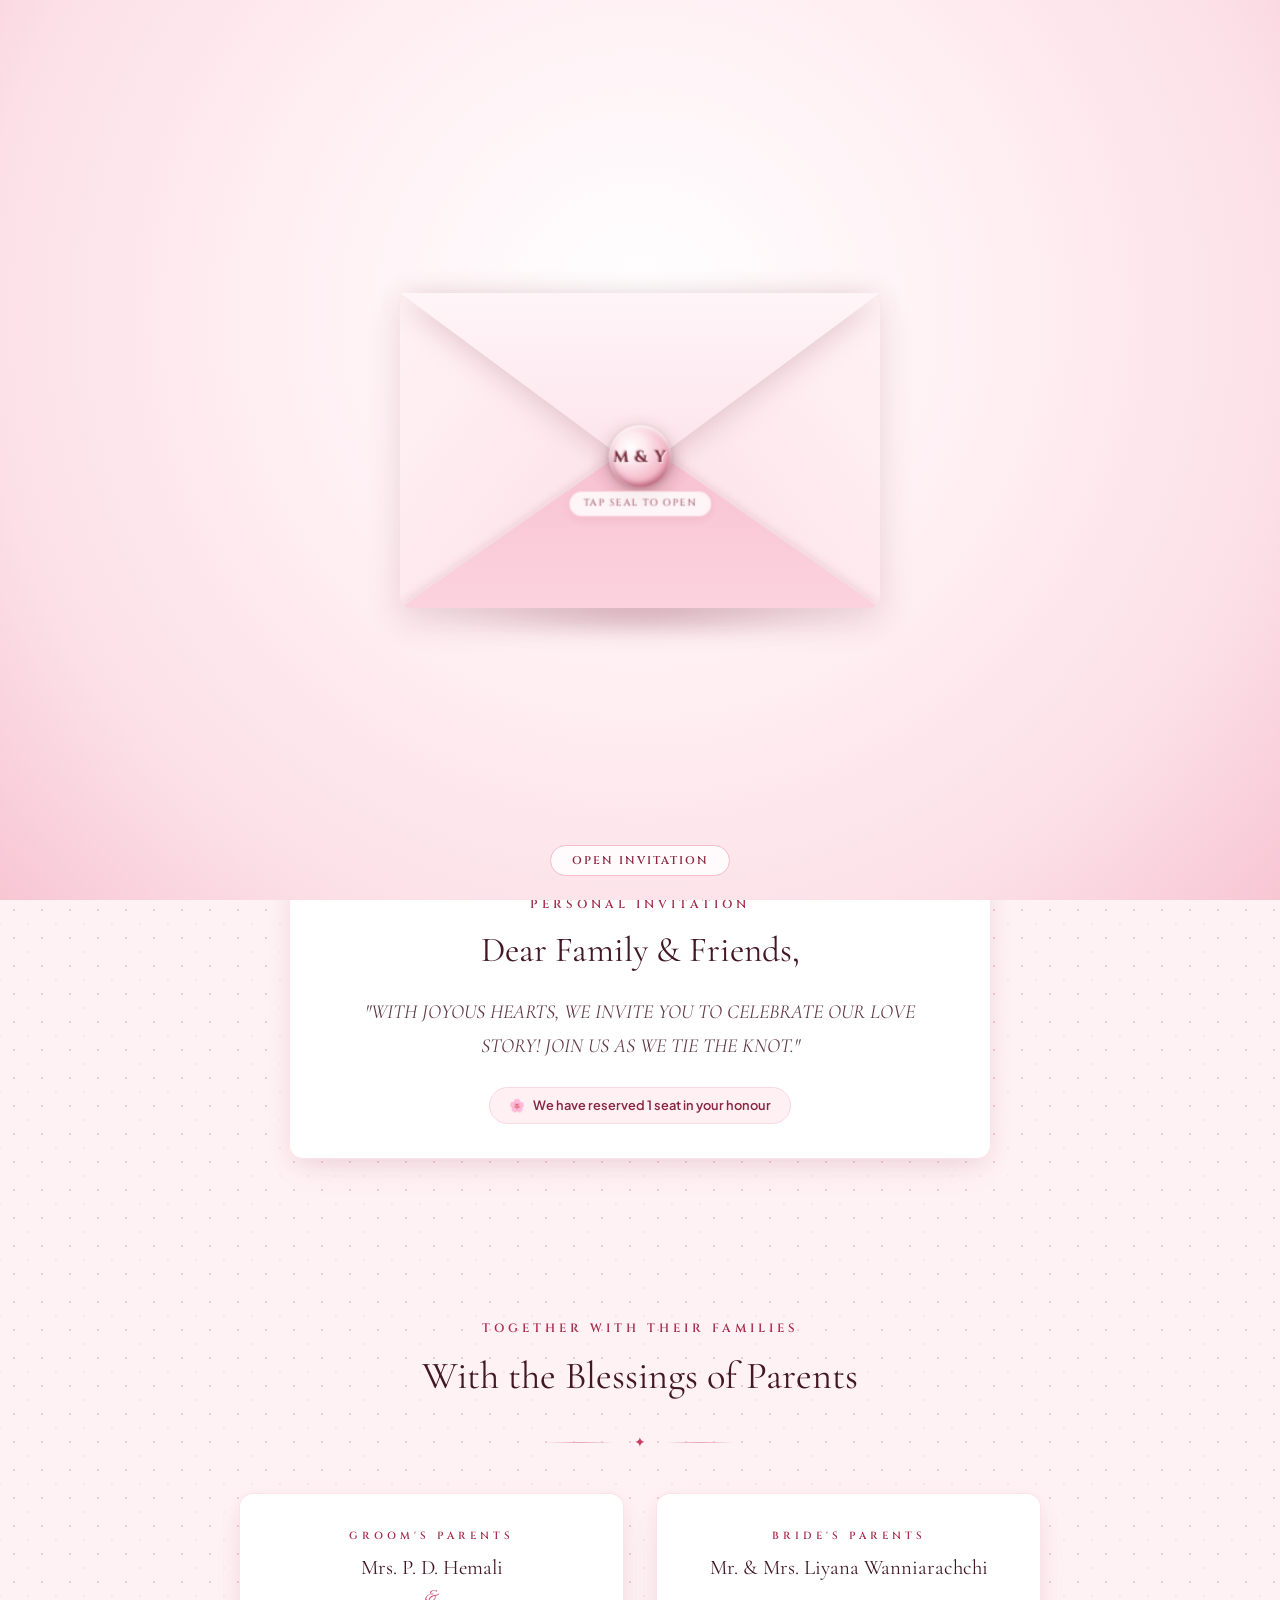
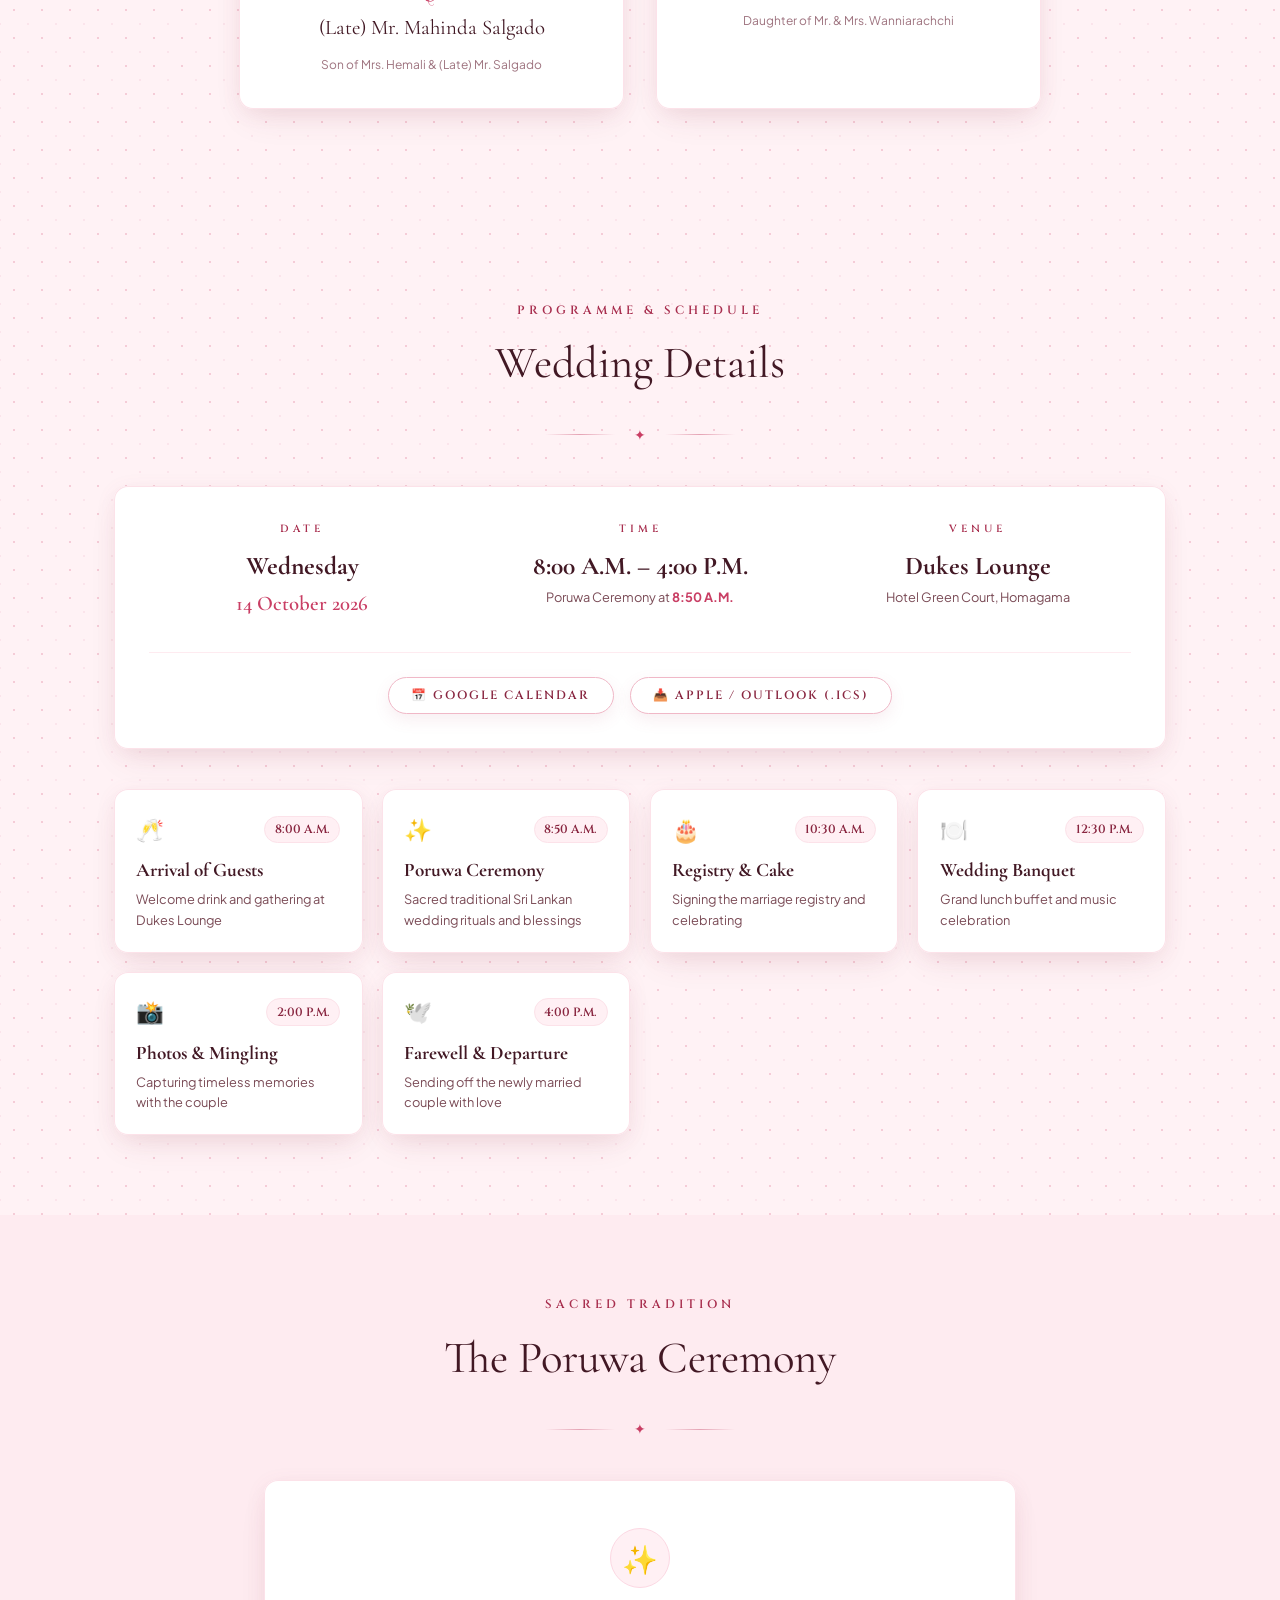
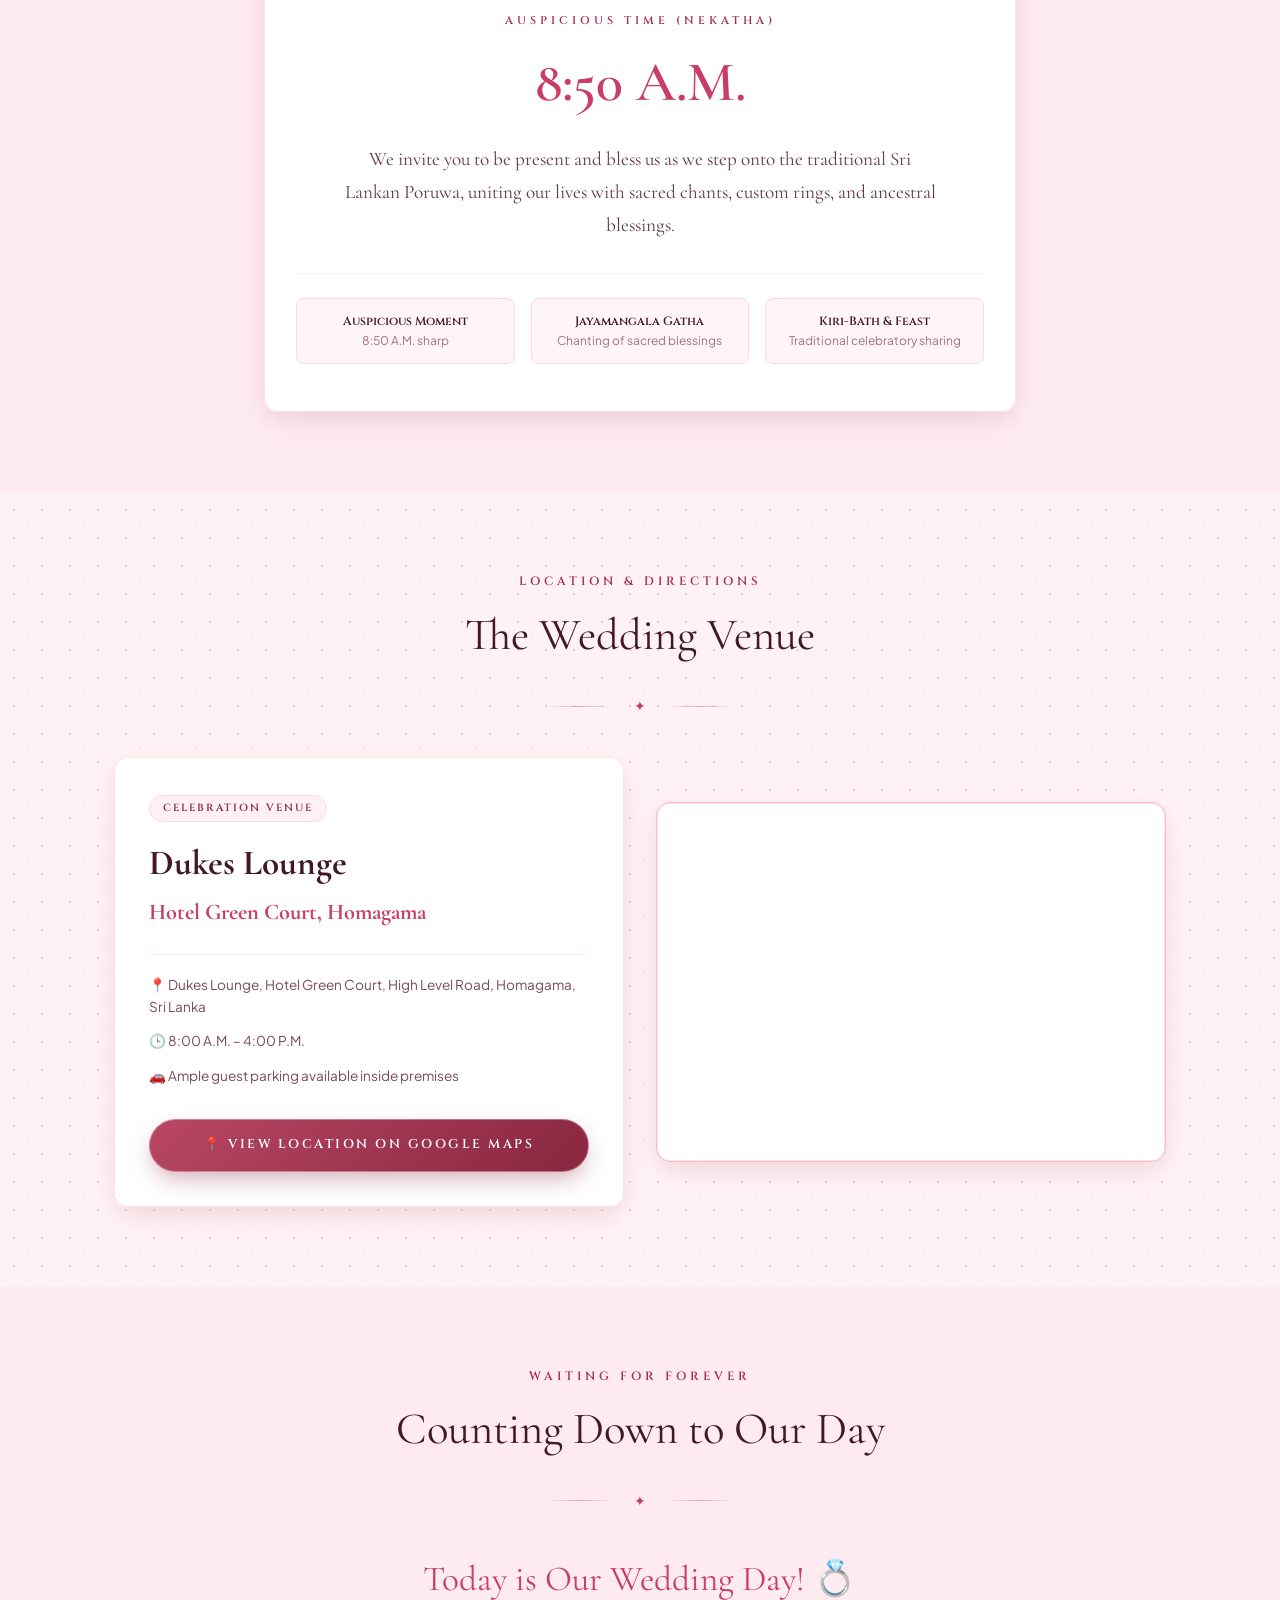
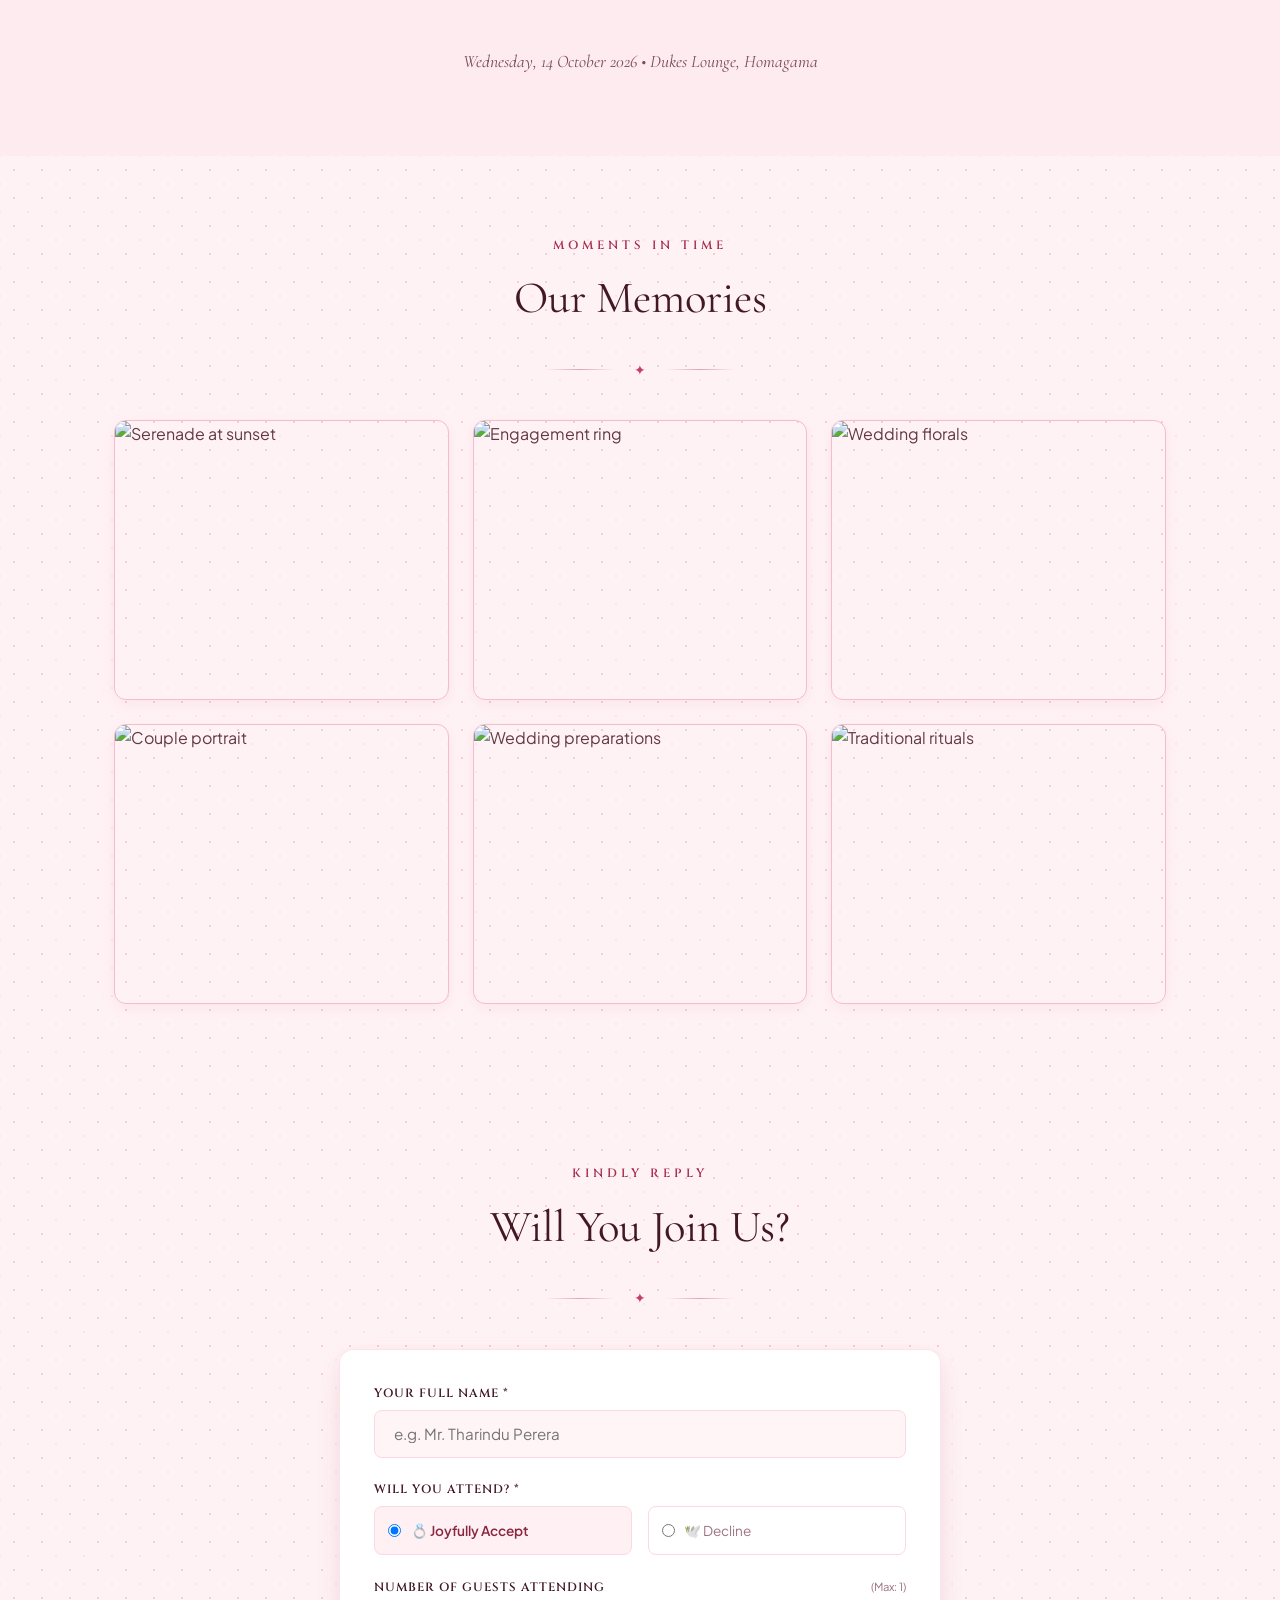
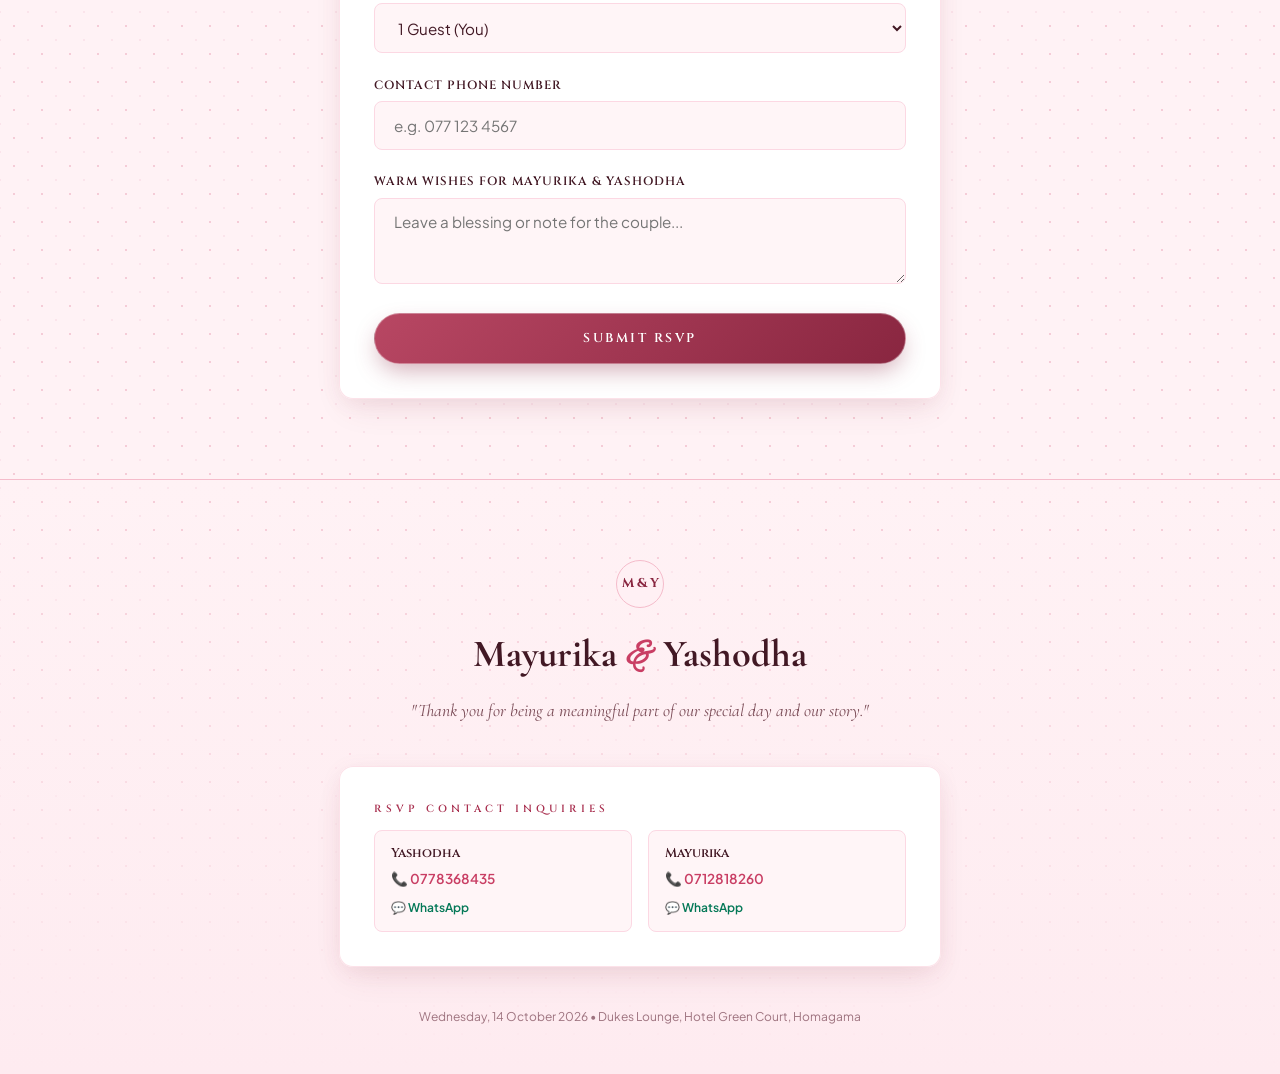
==== commit e2af51af: "Update standalone.html" ====
--- a/standalone.html
+++ b/standalone.html
@@ -6,10 +6,19 @@
 
   <!-- SEO & Open Graph Meta Tags -->
   <title>Mayurika &amp; Yashodha — Wedding Digital Invitation | 14 October 2026</title>
-  <meta name="description" content="With joyous hearts, we invite you to celebrate the marriage of Mayurika and Yashodha on Wednesday, 14 October 2026 at Dukes Lounge, Hotel Green Court, Homagama." />
+  <meta
+    name="description"
+    content="With joyous hearts, we invite you to celebrate the marriage of Mayurika and Yashodha on Wednesday, 14 October 2026 at Dukes Lounge, Hotel Green Court, Homagama."
+  />
   <meta property="og:title" content="Mayurika &amp; Yashodha — Wedding Digital Invitation" />
-  <meta property="og:description" content="Join us to celebrate our love story on Wednesday, 14 October 2026 at Dukes Lounge, Hotel Green Court, Homagama." />
-  <meta property="og:image" content="https://images.unsplash.com/photo-1519741497674-611481863552?auto=format&fit=crop&w=1200&q=80" />
+  <meta
+    property="og:description"
+    content="Join us to celebrate our love story on Wednesday, 14 October 2026 at Dukes Lounge, Hotel Green Court, Homagama."
+  />
+  <meta
+    property="og:image"
+    content="https://images.unsplash.com/photo-1519741497674-611481863552?auto=format&fit=crop&w=1200&q=80"
+  />
 
   <!-- Favicon -->
   <link rel="icon" type="image/svg+xml" href="./favicon.svg" />
@@ -17,39 +26,45 @@
   <!-- Google Fonts -->
   <link rel="preconnect" href="https://fonts.googleapis.com" />
   <link rel="preconnect" href="https://fonts.gstatic.com" crossorigin />
-  <link href="https://fonts.googleapis.com/css2?family=Alex+Brush&family=Cinzel:wght@400;500;600;700&family=Cormorant+Garamond:ital,wght@0,300;0,400;0,500;0,600;0,700;1,300;1,400;1,500&family=Montserrat:wght@200;300;400;500;600&family=Plus+Jakarta+Sans:wght@300;400;500;600&display=swap" rel="stylesheet" />
+  <link
+    href="https://fonts.googleapis.com/css2?family=Alex+Brush&family=Cinzel:wght@400;500;600;700&family=Cormorant+Garamond:ital,wght@0,300;0,400;0,500;0,600;0,700;1,300;1,400;1,500&family=Montserrat:wght@200;300;400;500;600&family=Plus+Jakarta+Sans:wght@300;400;500;600&display=swap"
+    rel="stylesheet"
+  />
 
   <style>
     /* ============================================================
        85% LIGHT PINK / ROMANTIC ROSE WEDDING DESIGN SYSTEM
        ============================================================ */
+
     :root {
-      --color-rose-50: #FFF5F7;
-      --color-rose-100: #FEEBF0;
-      --color-rose-200: #FCD8E3;
-      --color-rose-300: #F9B8CB;
-      --color-rose-400: #F28DAA;
-      --color-rose-500: #E56285;
-      --color-rose-600: #C93E64;
-      --color-rose-700: #A82E4E;
+      --color-rose-50: #fff5f7;
+      --color-rose-100: #feebf0;
+      --color-rose-200: #fcd8e3;
+      --color-rose-300: #f9b8cb;
+      --color-rose-400: #f28daa;
+      --color-rose-500: #e56285;
+      --color-rose-600: #c93e64;
+      --color-rose-700: #a82e4e;
       --color-rose-800: #892640;
-      --color-rose-900: #5C1A2B;
-
-      --color-rose-gold: #B85D73;
+      --color-rose-900: #5c1a2b;
+
+      --color-rose-gold: #b85d73;
       --color-text-title: #421824;
       --color-text-body: #613944;
-      --color-text-muted: #9E737F;
-      --color-text-light: #7A4B56;
-
-      --font-serif: 'Cormorant Garamond', Georgia, serif;
-      --font-cinzel: 'Cinzel', serif;
-      --font-script: 'Alex Brush', cursive;
-      --font-sans: 'Plus Jakarta Sans', 'Montserrat', -apple-system, sans-serif;
+      --color-text-muted: #9e737f;
+      --color-text-light: #7a4b56;
+
+      --font-serif: "Cormorant Garamond", Georgia, serif;
+      --font-cinzel: "Cinzel", serif;
+      --font-script: "Alex Brush", cursive;
+      --font-sans: "Plus Jakarta Sans", "Montserrat", -apple-system, sans-serif;
 
       --transition: all 0.35s cubic-bezier(0.16, 1, 0.3, 1);
     }
 
-    *, *::before, *::after {
+    *,
+    *::before,
+    *::after {
       box-sizing: border-box;
       margin: 0;
       padding: 0;
@@ -65,14 +80,23 @@
 
     body {
       overflow-x: hidden;
-      background: radial-gradient(circle at 50% 0%, #FFFFFF 0%, #FFF0F4 35%, #FDE3EB 70%, #F9D0DC 100%);
+      background:
+        radial-gradient(
+          circle at 50% 0%,
+          #ffffff 0%,
+          #fff0f4 35%,
+          #fde3eb 70%,
+          #f9d0dc 100%
+        );
       min-height: 100vh;
       line-height: 1.6;
     }
 
     .paper-texture {
-      background-color: #FFF2F5;
-      background-image: radial-gradient(#F5CCD7 0.8px, transparent 0.8px), radial-gradient(#FBE4EB 0.8px, #FFF2F5 0.8px);
+      background-color: #fff2f5;
+      background-image:
+        radial-gradient(#f5ccd7 0.8px, transparent 0.8px),
+        radial-gradient(#fbe4eb 0.8px, #fff2f5 0.8px);
       background-size: 28px 28px;
       background-position: 0 0, 14px 14px;
     }
@@ -118,10 +142,15 @@
 
     .botanical-divider::before,
     .botanical-divider::after {
-      content: '';
+      content: "";
       height: 1px;
       width: 70px;
-      background: linear-gradient(90deg, transparent, #E5A3B4, transparent);
+      background: linear-gradient(
+        90deg,
+        transparent,
+        #e5a3b4,
+        transparent
+      );
     }
 
     .botanical-divider span {
@@ -130,16 +159,22 @@
     }
 
     .stationery-card {
-      background: #FFFFFF;
+      background: #ffffff;
       border-radius: 14px;
       padding: 2.2rem;
-      box-shadow: 0 4px 20px rgba(184, 93, 115, 0.08), 0 15px 35px -10px rgba(120, 46, 62, 0.12), inset 0 0 0 1px #FCE2E9;
+      box-shadow:
+        0 4px 20px rgba(184, 93, 115, 0.08),
+        0 15px 35px -10px rgba(120, 46, 62, 0.12),
+        inset 0 0 0 1px #fce2e9;
       position: relative;
       transition: var(--transition);
     }
 
     .stationery-card:hover {
-      box-shadow: 0 8px 30px rgba(184, 93, 115, 0.14), 0 20px 45px -10px rgba(120, 46, 62, 0.18), inset 0 0 0 1px #F3CAD5;
+      box-shadow:
+        0 8px 30px rgba(184, 93, 115, 0.14),
+        0 20px 45px -10px rgba(120, 46, 62, 0.18),
+        inset 0 0 0 1px #f3cad5;
     }
 
     .btn-luxury-primary {
@@ -147,8 +182,8 @@
       align-items: center;
       justify-content: center;
       gap: 0.6rem;
-      background: linear-gradient(135deg, #B84763 0%, #892640 100%);
-      color: #FFFFFF;
+      background: linear-gradient(135deg, #b84763 0%, #892640 100%);
+      color: #ffffff;
       font-family: var(--font-cinzel);
       font-size: 0.8rem;
       letter-spacing: 2.5px;
@@ -165,9 +200,9 @@
 
     .btn-luxury-primary:hover {
       transform: translateY(-2px);
-      background: linear-gradient(135deg, #C95572 0%, #9D2E4A 100%);
+      background: linear-gradient(135deg, #c95572 0%, #9d2e4a 100%);
       box-shadow: 0 16px 32px -5px rgba(137, 38, 64, 0.5);
-      color: #FFFFFF;
+      color: #ffffff;
     }
 
     .btn-luxury-secondary {
@@ -175,7 +210,7 @@
       align-items: center;
       justify-content: center;
       gap: 0.6rem;
-      background: #FFFFFF;
+      background: #ffffff;
       color: var(--color-rose-800);
       font-family: var(--font-cinzel);
       font-size: 0.8rem;
@@ -184,7 +219,7 @@
       font-weight: 600;
       padding: 0.85rem 2rem;
       border-radius: 9999px;
-      border: 1.5px solid #F0B8C7;
+      border: 1.5px solid #f0b8c7;
       box-shadow: 0 6px 16px rgba(184, 93, 115, 0.1);
       cursor: pointer;
       text-decoration: none;
@@ -192,15 +227,16 @@
     }
 
     .btn-luxury-secondary:hover {
-      background: #FFF5F7;
+      background: #fff5f7;
       border-color: var(--color-rose-gold);
       color: var(--color-rose-900);
       transform: translateY(-2px);
     }
 
     /* ============================================================
-       REALISTIC 3D ENVELOPE SCENE & PHYSICS (85% ROSE)
+       REALISTIC 3D ENVELOPE SCENE
        ============================================================ */
+
     .envelope-scene-wrapper {
       perspective: 1400px;
       perspective-origin: 50% 45%;
@@ -213,9 +249,18 @@
       position: fixed;
       inset: 0;
       z-index: 9999;
-      background: radial-gradient(circle at 50% 35%, #FFFFFF 0%, #FFF0F4 40%, #FCE0E8 75%, #F7C6D3 100%);
+      background:
+        radial-gradient(
+          circle at 50% 35%,
+          #ffffff 0%,
+          #fff0f4 40%,
+          #fce0e8 75%,
+          #f7c6d3 100%
+        );
       overflow: hidden;
-      transition: opacity 0.9s cubic-bezier(0.16, 1, 0.3, 1), visibility 0.9s ease;
+      transition:
+        opacity 0.9s cubic-bezier(0.16, 1, 0.3, 1),
+        visibility 0.9s ease;
     }
 
     .envelope-scene-wrapper.scene-dismissed {
@@ -253,37 +298,51 @@
       height: 38px;
       left: 4%;
       bottom: -32px;
-      background: radial-gradient(ellipse at center, rgba(137, 38, 64, 0.35) 0%, rgba(137, 38, 64, 0.08) 60%, transparent 80%);
+      background:
+        radial-gradient(
+          ellipse at center,
+          rgba(137, 38, 64, 0.35) 0%,
+          rgba(137, 38, 64, 0.08) 60%,
+          transparent 80%
+        );
       filter: blur(12px);
       border-radius: 50%;
       transform: translateZ(-60px);
       transition: all 0.7s ease;
     }
 
-    /* Layer 1: Back Panel */
+    /* Back Panel */
+
     .envelope-back-panel {
       position: absolute;
       inset: 0;
-      background: #FCE6EC;
+      background: #fce6ec;
       border-radius: 12px;
-      box-shadow: 0 12px 35px rgba(120, 46, 62, 0.16), inset 0 0 30px rgba(235, 178, 193, 0.4);
+      box-shadow:
+        0 12px 35px rgba(120, 46, 62, 0.16),
+        inset 0 0 30px rgba(235, 178, 193, 0.4);
       z-index: 1;
       overflow: hidden;
     }
 
-    /* Layer 2: Inner Lining */
+    /* Inner Lining */
+
     .envelope-inner-lining {
       position: absolute;
       inset: 8px;
       border-radius: 8px;
-      background: #FFF5F7;
-      background-image: radial-gradient(#F5BCCB 1.2px, transparent 1.2px);
+      background: #fff5f7;
+      background-image: radial-gradient(
+        #f5bccb 1.2px,
+        transparent 1.2px
+      );
       background-size: 16px 16px;
       box-shadow: inset 0 0 25px rgba(229, 98, 133, 0.2);
       z-index: 2;
     }
 
-    /* Layer 3: The Invitation Card (Hidden until seal opened) */
+    /* Invitation Card */
+
     .envelope-card-container {
       position: absolute;
       top: 10px;
@@ -295,7 +354,9 @@
       transform: translateY(0) translateZ(2px);
       opacity: 0;
       pointer-events: none;
-      transition: transform 1s cubic-bezier(0.2, 0.85, 0.3, 1), opacity 0.6s ease;
+      transition:
+        transform 1s cubic-bezier(0.2, 0.85, 0.3, 1),
+        opacity 0.6s ease;
       cursor: default;
     }
 
@@ -307,18 +368,24 @@
     }
 
     .envelope-card-container.card-zooming {
-      transform: translateY(-40%) translateZ(320px) scale(1.3);
+      transform:
+        translateY(-40%)
+        translateZ(320px)
+        scale(1.3);
       opacity: 0;
-      transition: all 0.85s cubic-bezier(0.16, 1, 0.3, 1);
+      transition:
+        all 0.85s cubic-bezier(0.16, 1, 0.3, 1);
     }
 
     .invitation-stationery-card {
       width: 100%;
       height: 100%;
-      background: #FFFFFF;
+      background: #ffffff;
       border-radius: 8px;
       padding: 1.2rem 1.4rem;
-      box-shadow: 0 4px 15px rgba(137, 38, 64, 0.12), inset 0 0 0 1px #FCE2E9;
+      box-shadow:
+        0 4px 15px rgba(137, 38, 64, 0.12),
+        inset 0 0 0 1px #fce2e9;
       display: flex;
       flex-direction: column;
       align-items: center;
@@ -326,15 +393,25 @@
       text-align: center;
       position: relative;
       overflow: hidden;
-      transition: box-shadow 0.4s ease, border-color 0.4s ease;
-    }
-
-    .envelope-card-container.card-emerged .invitation-stationery-card {
-      box-shadow: 0 25px 50px rgba(120, 46, 62, 0.24), 0 8px 16px rgba(120, 46, 62, 0.15), inset 0 0 0 1.5px #F5BCCB;
-    }
-
-    .envelope-card-container.card-emerged:hover .invitation-stationery-card {
-      box-shadow: 0 30px 60px rgba(120, 46, 62, 0.35), 0 10px 20px rgba(120, 46, 62, 0.2), inset 0 0 0 2px var(--color-rose-600);
+      transition:
+        box-shadow 0.4s ease,
+        border-color 0.4s ease;
+    }
+
+    .envelope-card-container.card-emerged
+      .invitation-stationery-card {
+      box-shadow:
+        0 25px 50px rgba(120, 46, 62, 0.24),
+        0 8px 16px rgba(120, 46, 62, 0.15),
+        inset 0 0 0 1.5px #f5bccb;
+    }
+
+    .envelope-card-container.card-emerged:hover
+      .invitation-stationery-card {
+      box-shadow:
+        0 30px 60px rgba(120, 46, 62, 0.35),
+        0 10px 20px rgba(120, 46, 62, 0.2),
+        inset 0 0 0 2px var(--color-rose-600);
     }
 
     .card-border-line {
@@ -345,7 +422,8 @@
       pointer-events: none;
     }
 
-    /* Layer 4: Front Pocket */
+    /* Front Pocket */
+
     .envelope-front-pocket {
       position: absolute;
       inset: 0;
@@ -361,7 +439,8 @@
       display: block;
     }
 
-    /* Layer 5: Top Flap */
+    /* Top Flap */
+
     .envelope-top-flap-wrapper {
       position: absolute;
       top: 0;
@@ -371,14 +450,19 @@
       transform-origin: top center;
       transform-style: preserve-3d;
       z-index: 5;
-      transition: transform 1.1s cubic-bezier(0.4, 0, 0.2, 1);
-      filter: drop-shadow(0 6px 14px rgba(120, 46, 62, 0.2));
+      transition:
+        transform 1.1s cubic-bezier(0.4, 0, 0.2, 1);
+      filter: drop-shadow(
+        0 6px 14px rgba(120, 46, 62, 0.2)
+      );
     }
 
     .envelope-top-flap-wrapper.flap-opened {
       transform: rotateX(-180deg);
       z-index: 2;
-      filter: drop-shadow(0 -8px 16px rgba(120, 46, 62, 0.1));
+      filter: drop-shadow(
+        0 -8px 16px rgba(120, 46, 62, 0.1)
+      );
     }
 
     .flap-face-front {
@@ -394,12 +478,18 @@
       backface-visibility: hidden;
     }
 
-    /* Layer 6: Wax Seal Button */
+    /* ============================================================
+       WAX SEAL
+       Smaller + softer prompt so envelope remains dominant
+       ============================================================ */
+
     .wax-seal-wrapper {
       position: absolute;
       top: 52%;
       left: 50%;
-      transform: translate(-50%, -50%) translateZ(12px);
+      transform:
+        translate(-50%, -50%)
+        translateZ(12px);
       z-index: 10;
       cursor: pointer;
       outline: none;
@@ -409,21 +499,41 @@
     }
 
     .wax-seal-btn {
-      width: 68px;
-      height: 68px;
+      width: 62px;
+      height: 62px;
       border-radius: 50%;
-      background: radial-gradient(circle at 35% 35%, #FFFFFF 0%, #FEEBF0 25%, #F5BCCB 60%, #B84763 100%);
-      box-shadow: 0 6px 20px rgba(120, 46, 62, 0.38), 0 2px 6px rgba(0, 0, 0, 0.2), inset 0 2px 4px #FFFFFF, inset 0 -3px 6px rgba(137, 38, 64, 0.6);
+      background:
+        radial-gradient(
+          circle at 35% 35%,
+          #ffffff 0%,
+          #feebf0 25%,
+          #f5bccb 60%,
+          #b84763 100%
+        );
+      box-shadow:
+        0 6px 20px rgba(120, 46, 62, 0.32),
+        0 2px 6px rgba(0, 0, 0, 0.16),
+        inset 0 2px 4px #ffffff,
+        inset 0 -3px 6px rgba(137, 38, 64, 0.55);
       display: flex;
       align-items: center;
       justify-content: center;
       position: relative;
-      transition: all 0.3s cubic-bezier(0.175, 0.885, 0.32, 1.275);
+      transition:
+        all 0.3s cubic-bezier(
+          0.175,
+          0.885,
+          0.32,
+          1.275
+        );
     }
 
     .wax-seal-btn:hover {
-      transform: scale(1.08);
-      box-shadow: 0 10px 28px rgba(120, 46, 62, 0.45), 0 3px 8px rgba(0, 0, 0, 0.25), inset 0 2px 5px #FFFFFF;
+      transform: scale(1.06);
+      box-shadow:
+        0 9px 24px rgba(120, 46, 62, 0.38),
+        0 3px 8px rgba(0, 0, 0, 0.2),
+        inset 0 2px 5px #ffffff;
     }
 
     .wax-seal-btn:active {
@@ -431,74 +541,135 @@
     }
 
     .wax-seal-wrapper.seal-broken {
-      animation: sealBreakEffect 0.6s cubic-bezier(0.16, 1, 0.3, 1) forwards;
+      animation:
+        sealBreakEffect
+        0.6s
+        cubic-bezier(0.16, 1, 0.3, 1)
+        forwards;
       pointer-events: none;
     }
 
     @keyframes sealBreakEffect {
-      0% { transform: translate(-50%, -50%) scale(1); opacity: 1; }
-      40% { transform: translate(-50%, -50%) scale(1.18) rotate(6deg); opacity: 0.9; }
-      100% { transform: translate(-50%, -50%) scale(1.3) rotate(-12deg); opacity: 0; }
+      0% {
+        transform:
+          translate(-50%, -50%)
+          scale(1);
+        opacity: 1;
+      }
+
+      40% {
+        transform:
+          translate(-50%, -50%)
+          scale(1.18)
+          rotate(6deg);
+        opacity: 0.9;
+      }
+
+      100% {
+        transform:
+          translate(-50%, -50%)
+          scale(1.3)
+          rotate(-12deg);
+        opacity: 0;
+      }
     }
 
     .seal-monogram-text {
       font-family: var(--font-cinzel);
-      font-size: 1.15rem;
+      font-size: 1rem;
       font-weight: 700;
-      color: #782E3E;
-      letter-spacing: 1.5px;
-      text-shadow: 1px 1px 1px rgba(255, 255, 255, 0.9), -1px -1px 1px rgba(120, 46, 62, 0.35);
-    }
+      color: #782e3e;
+      letter-spacing: 1.3px;
+      text-shadow:
+        1px 1px 1px rgba(255, 255, 255, 0.9),
+        -1px -1px 1px rgba(120, 46, 62, 0.35);
+    }
+
+    /* Smaller, softer seal instruction */
 
     .seal-prompt-badge {
       position: absolute;
-      top: 76px;
+      top: 65px;
       left: 50%;
       transform: translateX(-50%);
       white-space: nowrap;
-      background: rgba(255, 255, 255, 0.96);
-      backdrop-filter: blur(8px);
-      padding: 0.45rem 1.2rem;
+      background: rgba(255, 255, 255, 0.82);
+      backdrop-filter: blur(5px);
+      padding: 0.32rem 0.85rem;
       border-radius: 9999px;
       font-family: var(--font-cinzel);
-      font-size: 0.72rem;
-      letter-spacing: 2px;
+      font-size: 0.6rem;
+      letter-spacing: 1.4px;
       text-transform: uppercase;
-      color: var(--color-rose-800);
-      font-weight: 600;
-      box-shadow: 0 4px 15px rgba(184, 93, 115, 0.2);
-      border: 1px solid #F5BCCB;
-      animation: promptPulseGlow 2.4s infinite ease-in-out;
+      color: #9a5267;
+      font-weight: 500;
+      box-shadow: 0 3px 10px rgba(184, 93, 115, 0.1);
+      border: 1px solid rgba(245, 188, 203, 0.75);
+      animation:
+        promptPulseGlow
+        3s
+        infinite
+        ease-in-out;
       pointer-events: none;
     }
 
     @keyframes promptPulseGlow {
-      0%, 100% { transform: translateX(-50%) translateY(0); opacity: 0.92; }
-      50% { transform: translateX(-50%) translateY(-4px); opacity: 1; border-color: var(--color-rose-600); }
-    }
+      0%,
+      100% {
+        transform:
+          translateX(-50%)
+          translateY(0);
+        opacity: 0.72;
+      }
+
+      50% {
+        transform:
+          translateX(-50%)
+          translateY(-2px);
+        opacity: 0.88;
+        border-color: #f5ccd7;
+      }
+    }
+
+    /* Subtle Card Entry Prompt */
 
     .card-tap-prompt {
-      margin-top: 0.6rem;
-      padding: 0.4rem 1rem;
+      margin-top: 0.55rem;
+      padding: 0.3rem 0.8rem;
       border-radius: 9999px;
-      background: linear-gradient(135deg, #B84763 0%, #892640 100%);
-      border: 1px solid rgba(255, 255, 255, 0.4);
+      background: rgba(255, 245, 247, 0.92);
+      border: 1px solid #f5d5de;
       font-family: var(--font-cinzel);
-      font-size: 0.65rem;
-      letter-spacing: 1.5px;
+      font-size: 0.58rem;
+      letter-spacing: 1.2px;
       text-transform: uppercase;
-      color: #FFFFFF;
-      font-weight: 600;
-      box-shadow: 0 4px 12px rgba(137, 38, 64, 0.3);
-      animation: cardPromptPulse 2s infinite ease-in-out;
+      color: #a85a70;
+      font-weight: 500;
+      box-shadow: 0 2px 8px rgba(137, 38, 64, 0.08);
+      animation:
+        cardPromptPulse
+        3s
+        infinite
+        ease-in-out;
     }
 
     @keyframes cardPromptPulse {
-      0%, 100% { transform: scale(1); }
-      50% { transform: scale(1.06); }
-    }
-
-    /* Navbar */
+      0%,
+      100% {
+        transform: scale(1);
+        opacity: 0.78;
+      }
+
+      50% {
+        transform: scale(1.025);
+        opacity: 0.92;
+      }
+    }
+
+    /* ============================================================
+       NAVBAR
+       ============================================================ */
+
     .navbar {
       position: fixed;
       top: 0;
@@ -517,7 +688,7 @@
       background: rgba(255, 255, 255, 0.95);
       backdrop-filter: blur(12px);
       padding: 0.8rem 2rem;
-      border-bottom: 1px solid #F5BCCB;
+      border-bottom: 1px solid #f5bccb;
       box-shadow: 0 2px 10px rgba(184, 93, 115, 0.05);
     }
 
@@ -552,7 +723,10 @@
       color: var(--color-rose-600);
     }
 
-    /* Hero Section */
+    /* ============================================================
+       HERO
+       ============================================================ */
+
     .hero {
       min-height: 92vh;
       display: flex;
@@ -580,6 +754,10 @@
       display: block;
     }
 
+    /* ============================================================
+       COUNTDOWN
+       ============================================================ */
+
     .countdown-grid {
       display: grid;
       grid-template-columns: repeat(4, 1fr);
@@ -589,8 +767,8 @@
     }
 
     .count-card {
-      background: #FFFFFF;
-      border: 1px solid #FCD8E3;
+      background: #ffffff;
+      border: 1px solid #fcd8e3;
       border-radius: 12px;
       padding: 1.5rem 1rem;
       text-align: center;
@@ -614,9 +792,14 @@
       font-weight: 600;
     }
 
+    /* ============================================================
+       GALLERY
+       ============================================================ */
+
     .gallery-grid {
       display: grid;
-      grid-template-columns: repeat(auto-fill, minmax(280px, 1fr));
+      grid-template-columns:
+        repeat(auto-fill, minmax(280px, 1fr));
       gap: 1.5rem;
     }
 
@@ -626,7 +809,7 @@
       overflow: hidden;
       height: 280px;
       cursor: pointer;
-      border: 1px solid #F5BCCB;
+      border: 1px solid #f5bccb;
       box-shadow: 0 4px 15px rgba(184, 93, 115, 0.08);
     }
 
@@ -662,8 +845,12 @@
       max-width: 90vw;
       object-fit: contain;
       border-radius: 8px;
-      box-shadow: 0 10px 40px rgba(0,0,0,0.5);
-    }
+      box-shadow: 0 10px 40px rgba(0, 0, 0, 0.5);
+    }
+
+    /* ============================================================
+       FORMS
+       ============================================================ */
 
     .form-group {
       margin-bottom: 1.4rem;
@@ -684,8 +871,8 @@
     .form-input {
       width: 100%;
       padding: 0.85rem 1.2rem;
-      background: #FFF5F7;
-      border: 1px solid #FCD8E3;
+      background: #fff5f7;
+      border: 1px solid #fcd8e3;
       border-radius: 8px;
       font-family: var(--font-sans);
       color: #421824;
@@ -696,8 +883,13 @@
 
     .form-input:focus {
       border-color: var(--color-rose-600);
-      box-shadow: 0 0 0 3px rgba(201, 62, 100, 0.15);
-    }
+      box-shadow:
+        0 0 0 3px rgba(201, 62, 100, 0.15);
+    }
+
+    /* ============================================================
+       MUSIC
+       ============================================================ */
 
     .music-widget {
       position: fixed;
@@ -709,392 +901,1558 @@
       gap: 0.6rem;
       background: rgba(255, 255, 255, 0.95);
       backdrop-filter: blur(8px);
-      border: 1px solid #F5BCCB;
+      border: 1px solid #f5bccb;
       border-radius: 9999px;
       padding: 0.6rem 1.2rem;
       box-shadow: 0 8px 20px rgba(184, 93, 115, 0.15);
       cursor: pointer;
     }
 
+    /* ============================================================
+       MOBILE
+       ============================================================ */
+
     @media (max-width: 768px) {
-      .hero-names { font-size: 3.6rem; }
-      .countdown-grid { grid-template-columns: repeat(2, 1fr); }
-      .nav-links { display: none; }
+      .hero-names {
+        font-size: 3.6rem;
+      }
+
+      .countdown-grid {
+        grid-template-columns: repeat(2, 1fr);
+      }
+
+      .nav-links {
+        display: none;
+      }
+
+      .seal-prompt-badge {
+        top: 64px;
+        font-size: 0.56rem;
+        letter-spacing: 1.2px;
+        padding: 0.3rem 0.7rem;
+      }
+
+      .wax-seal-btn {
+        width: 60px;
+        height: 60px;
+      }
     }
   </style>
 </head>
+
 <body class="paper-texture">
 
   <!-- ============================================================
-       00. SIGNATURE 3D WEDDING ENVELOPE (CLOSED INITIALLY)
+       00. SIGNATURE 3D WEDDING ENVELOPE
        ============================================================ -->
-  <div id="envelopeWrapper" class="envelope-scene-wrapper" role="region" aria-label="3D Wedding Envelope Scene">
+
+  <div
+    id="envelopeWrapper"
+    class="envelope-scene-wrapper"
+    role="region"
+    aria-label="3D Wedding Envelope Scene"
+  >
     <div id="envelopeStage" class="envelope-3d-stage">
+
       <div id="envelopeShadow" class="envelope-base-shadow"></div>
 
       <!-- Layer 1: Back Panel -->
       <div class="envelope-back-panel">
+
         <!-- Layer 2: Inner Lining -->
         <div class="envelope-inner-lining"></div>
+
       </div>
 
-      <!-- Layer 3: Physical Stationery Card (Hidden until seal tapped) -->
+      <!-- Layer 3: Invitation Card -->
       <div id="envelopeCard" class="envelope-card-container">
+
         <div class="invitation-stationery-card">
+
           <div class="card-border-line"></div>
-          <div style="width:34px; height:34px; border-radius:50%; border:1px solid #F5BCCB; background:#FFF0F4; display:flex; align-items:center; justify-content:center; margin-bottom:0.3rem;">
-            <span style="font-family:var(--font-cinzel); font-size:0.7rem; font-weight:700; color:#892640;">M &amp; Y</span>
-          </div>
-          <p id="cardPersonalizedPeek" style="font-family:var(--font-cinzel); font-size:0.65rem; letter-spacing:2px; color:var(--color-rose-700); font-weight:600; text-transform:uppercase; margin-bottom:0.1rem;">
+
+          <p
+            id="cardPersonalizedPeek"
+            style="
+              font-family:var(--font-cinzel);
+              font-size:0.65rem;
+              letter-spacing:2px;
+              color:var(--color-rose-700);
+              font-weight:600;
+              text-transform:uppercase;
+              margin-bottom:0.1rem;
+            "
+          >
             Dear Honoured Guest
           </p>
-          <h2 style="font-family:var(--font-serif); font-size:1.8rem; font-weight:400; color:#421824; margin:0.1rem 0; line-height:1.1;">
-            Mayurika <span style="font-family:var(--font-script); color:var(--color-rose-600);">&amp;</span> Yashodha
+
+          <h2
+            style="
+              font-family:var(--font-serif);
+              font-size:1.8rem;
+              font-weight:400;
+              color:#421824;
+              margin:0.1rem 0;
+              line-height:1.1;
+            "
+          >
+            Mayurika
+            <span
+              style="
+                font-family:var(--font-script);
+                color:var(--color-rose-600);
+              "
+            >
+              &amp;
+            </span>
+            Yashodha
           </h2>
-          <p style="font-family:var(--font-cinzel); font-size:0.55rem; letter-spacing:2.5px; color:#9E737F; text-transform:uppercase;">
+
+          <p
+            style="
+              font-family:var(--font-cinzel);
+              font-size:0.55rem;
+              letter-spacing:2.5px;
+              color:#9E737F;
+              text-transform:uppercase;
+            "
+          >
             The Celebration of Marriage
           </p>
-          <div style="margin-top:0.6rem; padding-top:0.4rem; border-top:1px solid #FCD8E3; width:100%; max-width:190px;">
-            <p style="font-family:var(--font-serif); font-size:0.75rem; color:#613944; font-weight:500;">Wednesday, 14 October 2026</p>
-            <p style="font-size:0.65rem; color:#9E737F;">Dukes Lounge, Homagama</p>
+
+          <div
+            style="
+              margin-top:0.6rem;
+              padding-top:0.4rem;
+              border-top:1px solid #FCD8E3;
+              width:100%;
+              max-width:190px;
+            "
+          >
+            <p
+              style="
+                font-family:var(--font-serif);
+                font-size:0.75rem;
+                color:#613944;
+                font-weight:500;
+              "
+            >
+              Wednesday, 14 October 2026
+            </p>
+
+            <p
+              style="
+                font-size:0.65rem;
+                color:#9E737F;
+              "
+            >
+              Green Court Hotel, Homagama
+            </p>
           </div>
-          <div id="cardTapPrompt" class="card-tap-prompt" style="display:none;">
+
+          <!-- Subtle Card Prompt -->
+          <div
+            id="cardTapPrompt"
+            class="card-tap-prompt"
+            style="display:none;"
+          >
             Tap Card to Enter ✨
           </div>
+
         </div>
       </div>
 
-      <!-- Layer 4: Front Pocket (Conceals bottom & body of card) -->
+      <!-- Layer 4: Front Pocket -->
       <div class="envelope-front-pocket">
-        <svg viewBox="0 0 460 310" class="pocket-svg" preserveAspectRatio="none">
+
+        <svg
+          viewBox="0 0 460 310"
+          class="pocket-svg"
+          preserveAspectRatio="none"
+        >
           <defs>
-            <linearGradient id="pocketLeftGradRose" x1="0" y1="0" x2="1" y2="1">
+
+            <linearGradient
+              id="pocketLeftGradRose"
+              x1="0"
+              y1="0"
+              x2="1"
+              y2="1"
+            >
               <stop offset="0%" stop-color="#FFF2F5" />
               <stop offset="100%" stop-color="#FCE0E8" />
             </linearGradient>
-            <linearGradient id="pocketRightGradRose" x1="1" y1="0" x2="0" y2="1">
+
+            <linearGradient
+              id="pocketRightGradRose"
+              x1="1"
+              y1="0"
+              x2="0"
+              y2="1"
+            >
               <stop offset="0%" stop-color="#FFF2F5" />
               <stop offset="100%" stop-color="#FCE0E8" />
             </linearGradient>
-            <linearGradient id="pocketBottomGradRose" x1="0" y1="1" x2="0" y2="0">
+
+            <linearGradient
+              id="pocketBottomGradRose"
+              x1="0"
+              y1="1"
+              x2="0"
+              y2="0"
+            >
               <stop offset="0%" stop-color="#FBD3DE" />
               <stop offset="100%" stop-color="#F8C0D0" />
             </linearGradient>
-            <filter id="pocketShadowRose" x="-10%" y="-10%" width="120%" height="120%">
-              <feDropShadow dx="0" dy="-3" stdDeviation="4" flood-color="#782E3E" flood-opacity="0.12" />
+
+            <filter
+              id="pocketShadowRose"
+              x="-10%"
+              y="-10%"
+              width="120%"
+              height="120%"
+            >
+              <feDropShadow
+                dx="0"
+                dy="-3"
+                stdDeviation="4"
+                flood-color="#782E3E"
+                flood-opacity="0.12"
+              />
             </filter>
+
           </defs>
-          <path d="M 0,0 L 230,175 L 0,310 Z" fill="url(#pocketLeftGradRose)" />
-          <path d="M 460,0 L 230,175 L 460,310 Z" fill="url(#pocketRightGradRose)" />
-          <path d="M 0,310 L 230,145 L 460,310 Z" fill="url(#pocketBottomGradRose)" filter="url(#pocketShadowRose)" />
+
+          <path
+            d="M 0,0 L 230,175 L 0,310 Z"
+            fill="url(#pocketLeftGradRose)"
+          />
+
+          <path
+            d="M 460,0 L 230,175 L 460,310 Z"
+            fill="url(#pocketRightGradRose)"
+          />
+
+          <path
+            d="M 0,310 L 230,145 L 460,310 Z"
+            fill="url(#pocketBottomGradRose)"
+            filter="url(#pocketShadowRose)"
+          />
+
         </svg>
+
       </div>
 
-      <!-- Layer 5: Top Flap (Hinged at top crease, pointing DOWN when closed) -->
-      <div id="envelopeTopFlap" class="envelope-top-flap-wrapper">
+      <!-- Layer 5: Top Flap -->
+      <div
+        id="envelopeTopFlap"
+        class="envelope-top-flap-wrapper"
+      >
+
         <div class="flap-face-front">
-          <svg viewBox="0 0 460 180" style="width:100%; height:100%;" preserveAspectRatio="none">
+
+          <svg
+            viewBox="0 0 460 180"
+            style="width:100%; height:100%;"
+            preserveAspectRatio="none"
+          >
             <defs>
-              <linearGradient id="topFlapGradRose" x1="0" y1="0" x2="0" y2="1">
+
+              <linearGradient
+                id="topFlapGradRose"
+                x1="0"
+                y1="0"
+                x2="0"
+                y2="1"
+              >
                 <stop offset="0%" stop-color="#FFF5F8" />
                 <stop offset="100%" stop-color="#FCE3EB" />
               </linearGradient>
+
             </defs>
-            <path d="M 0,0 L 230,175 L 460,0 Z" fill="url(#topFlapGradRose)" />
+
+            <path
+              d="M 0,0 L 230,175 L 460,0 Z"
+              fill="url(#topFlapGradRose)"
+            />
+
           </svg>
+
         </div>
+
         <div class="flap-face-back">
-          <svg viewBox="0 0 460 180" style="width:100%; height:100%;" preserveAspectRatio="none">
-            <path d="M 0,0 L 230,175 L 460,0 Z" fill="#FFF0F4" />
+
+          <svg
+            viewBox="0 0 460 180"
+            style="width:100%; height:100%;"
+            preserveAspectRatio="none"
+          >
+            <path
+              d="M 0,0 L 230,175 L 460,0 Z"
+              fill="#FFF0F4"
+            />
           </svg>
+
         </div>
+
       </div>
 
-      <!-- Layer 6: Wax Seal Button with M&Y Monogram on Flap Closure -->
-      <button id="waxSealBtn" class="wax-seal-wrapper" aria-label="Tap to open wedding invitation">
+      <!-- Layer 6: Wax Seal -->
+      <button
+        id="waxSealBtn"
+        class="wax-seal-wrapper"
+        aria-label="Tap to open wedding invitation"
+      >
+
         <div class="wax-seal-btn">
-          <span class="seal-monogram-text">M &amp; Y</span>
+          <span class="seal-monogram-text">
+            M &amp; Y
+          </span>
         </div>
-        <div class="seal-prompt-badge">Tap seal to open</div>
+
+        <div class="seal-prompt-badge">
+          Tap seal to open
+        </div>
+
       </button>
+
     </div>
 
-    <button id="quickOpenBtn" style="position:fixed; bottom:1.5rem; font-family:var(--font-cinzel); font-size:0.7rem; letter-spacing:2px; text-transform:uppercase; color:#892640; font-weight:600; background:rgba(255,255,255,0.85); border:1px solid #F5BCCB; padding:0.45rem 1.3rem; border-radius:9999px; cursor:pointer;">
+    <!-- Quick Open -->
+    <button
+      id="quickOpenBtn"
+      style="
+        position:fixed;
+        bottom:1.5rem;
+        font-family:var(--font-cinzel);
+        font-size:0.7rem;
+        letter-spacing:2px;
+        text-transform:uppercase;
+        color:#892640;
+        font-weight:600;
+        background:rgba(255,255,255,0.85);
+        border:1px solid #F5BCCB;
+        padding:0.45rem 1.3rem;
+        border-radius:9999px;
+        cursor:pointer;
+      "
+    >
       Open Invitation
     </button>
+
   </div>
 
   <!-- ============================================================
        NAVBAR
        ============================================================ -->
+
   <nav class="navbar" id="navbar">
+
     <a href="#home" class="nav-logo">
-      <span style="font-family:var(--font-cinzel); font-size:0.8rem; font-weight:700; border:1px solid #F5BCCB; background:#FFF0F4; color:#892640; width:32px; height:32px; border-radius:50%; display:inline-flex; align-items:center; justify-content:center;">M&amp;Y</span>
-      <span style="font-weight:500;">Mayurika &amp; Yashodha</span>
+
+      <span
+        style="
+          font-family:var(--font-cinzel);
+          font-size:0.8rem;
+          font-weight:700;
+          border:1px solid #F5BCCB;
+          background:#FFF0F4;
+          color:#892640;
+          width:32px;
+          height:32px;
+          border-radius:50%;
+          display:inline-flex;
+          align-items:center;
+          justify-content:center;
+        "
+      >
+        M&amp;Y
+      </span>
+
     </a>
+
     <ul class="nav-links">
+
       <li><a href="#home">Home</a></li>
       <li><a href="#details">Schedule</a></li>
       <li><a href="#ceremony">Poruwa</a></li>
       <li><a href="#venue">Venue</a></li>
       <li><a href="#countdown">Countdown</a></li>
       <li><a href="#gallery">Gallery</a></li>
-      <li><a href="#rsvp" style="color:var(--color-rose-600); font-weight:700;">RSVP</a></li>
+
+      <li>
+        <a
+          href="#rsvp"
+          style="color:var(--color-rose-600); font-weight:700;"
+        >
+          RSVP
+        </a>
+      </li>
+
     </ul>
-    <button id="replayEnvelopeNavBtn" class="btn-luxury-secondary" style="padding:0.4rem 1rem; font-size:0.7rem;">
-      ✉️ Envelope
-    </button>
+
   </nav>
 
   <!-- ============================================================
-       01. HERO SECTION
+       01. HERO
        ============================================================ -->
+
   <section id="home" class="hero">
+
     <div class="container">
-      <div style="width:56px; height:56px; border-radius:50%; background:#FFF0F4; border:1px solid #F5BCCB; display:flex; align-items:center; justify-content:center; margin:0 auto 1.5rem; box-shadow:0 4px 15px rgba(184,93,115,0.12);">
-        <span style="font-family:var(--font-cinzel); font-size:1rem; font-weight:700; color:#892640;">M &amp; Y</span>
+
+      <div
+        style="
+          width:56px;
+          height:56px;
+          border-radius:50%;
+          background:#FFF0F4;
+          border:1px solid #F5BCCB;
+          display:flex;
+          align-items:center;
+          justify-content:center;
+          margin:0 auto 1.5rem;
+          box-shadow:0 4px 15px rgba(184,93,115,0.12);
+        "
+      >
+        <span
+          style="
+            font-family:var(--font-cinzel);
+            font-size:1rem;
+            font-weight:700;
+            color:#892640;
+          "
+        >
+          M &amp; Y
+        </span>
       </div>
-      <p class="section-subtitle">The Celebration of Marriage</p>
-      <h1 class="hero-names">Mayurika</h1>
-      <span class="hero-amp">&amp;</span>
-      <h1 class="hero-names">Yashodha</h1>
-      
-      <div class="botanical-divider"><span>✦</span></div>
-
-      <p style="font-family:var(--font-serif); font-size:1.5rem; color:#421824; margin-bottom:0.4rem;">
+
+      <p class="section-subtitle">
+        The Celebration of Marriage
+      </p>
+
+      <h1 class="hero-names">
+        Mayurika
+      </h1>
+
+      <span class="hero-amp">
+        &amp;
+      </span>
+
+      <h1 class="hero-names">
+        Yashodha
+      </h1>
+
+      <div class="botanical-divider">
+        <span>✦</span>
+      </div>
+
+      <p
+        style="
+          font-family:var(--font-serif);
+          font-size:1.5rem;
+          color:#421824;
+          margin-bottom:0.4rem;
+        "
+      >
         Wednesday, 14 October 2026
       </p>
-      <p style="font-family:var(--font-cinzel); font-size:0.8rem; letter-spacing:2.5px; text-transform:uppercase; color:var(--color-text-muted); font-weight:600; margin-bottom:2.5rem;">
+
+      <p
+        style="
+          font-family:var(--font-cinzel);
+          font-size:0.8rem;
+          letter-spacing:2.5px;
+          text-transform:uppercase;
+          color:var(--color-text-muted);
+          font-weight:600;
+          margin-bottom:2.5rem;
+        "
+      >
         Dukes Lounge • Hotel Green Court • Homagama
       </p>
 
-      <div style="display:flex; justify-content:center; gap:1rem; flex-wrap:wrap;">
-        <a href="#rsvp" class="btn-luxury-primary">Kindly RSVP</a>
-        <a href="#details" class="btn-luxury-secondary">View Schedule</a>
+      <div
+        style="
+          display:flex;
+          justify-content:center;
+          gap:1rem;
+          flex-wrap:wrap;
+        "
+      >
+
+        <a
+          href="#rsvp"
+          class="btn-luxury-primary"
+        >
+          Kindly RSVP
+        </a>
+
+        <a
+          href="#details"
+          class="btn-luxury-secondary"
+        >
+          View Schedule
+        </a>
+
       </div>
+
     </div>
+
   </section>
 
   <!-- ============================================================
        02. PERSONALIZED WELCOME
        ============================================================ -->
-  <section class="section" style="padding-top:2rem;">
-    <div class="container" style="max-width:750px;">
-      <div class="stationery-card" style="text-align:center;">
-        <p class="section-subtitle">Personal Invitation</p>
-        <h2 id="personalizedGreeting" class="section-title" style="font-size:2.2rem; margin-bottom:1rem;">
+
+  <section
+    class="section"
+    style="padding-top:2rem;"
+  >
+
+    <div
+      class="container"
+      style="max-width:750px;"
+    >
+
+      <div
+        class="stationery-card"
+        style="text-align:center;"
+      >
+
+        <p class="section-subtitle">
+          Personal Invitation
+        </p>
+
+        <h2
+          id="personalizedGreeting"
+          class="section-title"
+          style="
+            font-size:2.2rem;
+            margin-bottom:1rem;
+          "
+        >
           Dear Mr. Tharindu,
         </h2>
-        <p style="font-family:var(--font-serif); font-style:italic; font-size:1.25rem; color:#613944; max-width:600px; margin:0 auto 1.5rem; line-height:1.7;">
+
+        <p
+          style="
+            font-family:var(--font-serif);
+            font-style:italic;
+            font-size:1.25rem;
+            color:#613944;
+            max-width:600px;
+            margin:0 auto 1.5rem;
+            line-height:1.7;
+          "
+        >
           "WITH JOYOUS HEARTS, WE INVITE YOU TO CELEBRATE OUR LOVE STORY! JOIN US AS WE TIE THE KNOT."
         </p>
-        <div id="reservedSeatsBadge" style="display:inline-flex; align-items:center; gap:0.5rem; background:#FFF0F4; border:1px solid #FCD8E3; padding:0.45rem 1.2rem; border-radius:9999px; font-size:0.8rem; color:#892640; font-weight:600;">
-          <span>🌸</span> <span id="reservedSeatsText">We have reserved 1 seat in your honour</span>
+
+        <div
+          id="reservedSeatsBadge"
+          style="
+            display:inline-flex;
+            align-items:center;
+            gap:0.5rem;
+            background:#FFF0F4;
+            border:1px solid #FCD8E3;
+            padding:0.45rem 1.2rem;
+            border-radius:9999px;
+            font-size:0.8rem;
+            color:#892640;
+            font-weight:600;
+          "
+        >
+          <span>🌸</span>
+
+          <span id="reservedSeatsText">
+            We have reserved 1 seat in your honour
+          </span>
+
         </div>
+
       </div>
+
     </div>
+
   </section>
 
   <!-- ============================================================
        03. PARENTS BLESSINGS
        ============================================================ -->
+
   <section class="section">
-    <div class="container" style="max-width:850px; text-align:center;">
-      <p class="section-subtitle">Together with their families</p>
-      <h2 class="section-title" style="font-size:2.4rem;">With the Blessings of Parents</h2>
-      <div class="botanical-divider"><span>✦</span></div>
-
-      <div style="display:grid; grid-template-columns:repeat(auto-fit, minmax(300px, 1fr)); gap:2rem; margin:2rem 0;">
+
+    <div
+      class="container"
+      style="max-width:850px; text-align:center;"
+    >
+
+      <p class="section-subtitle">
+        Together with their families
+      </p>
+
+      <h2
+        class="section-title"
+        style="font-size:2.4rem;"
+      >
+        With the Blessings of Parents
+      </h2>
+
+      <div class="botanical-divider">
+        <span>✦</span>
+      </div>
+
+      <div
+        style="
+          display:grid;
+          grid-template-columns:repeat(auto-fit,minmax(300px,1fr));
+          gap:2rem;
+          margin:2rem 0;
+        "
+      >
+
         <!-- Groom's Family -->
+
         <div class="stationery-card">
-          <p class="section-subtitle" style="font-size:0.65rem;">Groom's Parents</p>
-          <p style="font-family:var(--font-serif); font-size:1.3rem; color:#421824; line-height:1.4;">
-            Mrs. P. D. Hemali<br />
-            <span style="font-family:var(--font-script); color:var(--color-rose-600); font-size:1.2rem;">&amp;</span><br />
+
+          <p
+            class="section-subtitle"
+            style="font-size:0.65rem;"
+          >
+            Groom's Parents
+          </p>
+
+          <p
+            style="
+              font-family:var(--font-serif);
+              font-size:1.3rem;
+              color:#421824;
+              line-height:1.4;
+            "
+          >
+            Mrs. P. D. Hemali
+            <br />
+
+            <span
+              style="
+                font-family:var(--font-script);
+                color:var(--color-rose-600);
+                font-size:1.2rem;
+              "
+            >
+              &amp;
+            </span>
+
+            <br />
+
             (Late) Mr. Mahinda Salgado
           </p>
-          <p style="font-size:0.75rem; color:#9E737F; margin-top:0.8rem;">Son of Mrs. Hemali &amp; (Late) Mr. Salgado</p>
+
+          <p
+            style="
+              font-size:0.75rem;
+              color:#9E737F;
+              margin-top:0.8rem;
+            "
+          >
+            Son of Mrs. Hemali &amp; (Late) Mr. Salgado
+          </p>
+
         </div>
 
         <!-- Bride's Family -->
+
         <div class="stationery-card">
-          <p class="section-subtitle" style="font-size:0.65rem;">Bride's Parents</p>
-          <p style="font-family:var(--font-serif); font-size:1.3rem; color:#421824; line-height:1.4;">
+
+          <p
+            class="section-subtitle"
+            style="font-size:0.65rem;"
+          >
+            Bride's Parents
+          </p>
+
+          <p
+            style="
+              font-family:var(--font-serif);
+              font-size:1.3rem;
+              color:#421824;
+              line-height:1.4;
+            "
+          >
             Mr. &amp; Mrs. Liyana Wanniarachchi
           </p>
-          <p style="font-size:0.75rem; color:#9E737F; margin-top:1.8rem;">Daughter of Mr. &amp; Mrs. Wanniarachchi</p>
+
+          <p
+            style="
+              font-size:0.75rem;
+              color:#9E737F;
+              margin-top:1.8rem;
+            "
+          >
+            Daughter of Mr. &amp; Mrs. Wanniarachchi
+          </p>
+
         </div>
+
       </div>
+
     </div>
+
   </section>
 
   <!-- ============================================================
-       04. WEDDING DETAILS & SCHEDULE
+       04. WEDDING DETAILS
        ============================================================ -->
+
   <section id="details" class="section">
+
     <div class="container">
-      <p class="section-subtitle">Programme &amp; Schedule</p>
-      <h2 class="section-title">Wedding Details</h2>
-      <div class="botanical-divider"><span>✦</span></div>
-
-      <div class="stationery-card" style="margin-bottom:2.5rem; text-align:center;">
-        <div style="display:grid; grid-template-columns:repeat(auto-fit, minmax(200px, 1fr)); gap:2rem;">
+
+      <p class="section-subtitle">
+        Programme &amp; Schedule
+      </p>
+
+      <h2 class="section-title">
+        Wedding Details
+      </h2>
+
+      <div class="botanical-divider">
+        <span>✦</span>
+      </div>
+
+      <div
+        class="stationery-card"
+        style="
+          margin-bottom:2.5rem;
+          text-align:center;
+        "
+      >
+
+        <div
+          style="
+            display:grid;
+            grid-template-columns:repeat(auto-fit,minmax(200px,1fr));
+            gap:2rem;
+          "
+        >
+
           <div>
-            <p class="section-subtitle" style="font-size:0.65rem;">Date</p>
-            <h3 style="font-family:var(--font-serif); font-size:1.6rem; color:#421824;">Wednesday</h3>
-            <p style="font-family:var(--font-serif); font-size:1.3rem; color:var(--color-rose-600); font-weight:600;">14 October 2026</p>
+
+            <p
+              class="section-subtitle"
+              style="font-size:0.65rem;"
+            >
+              Date
+            </p>
+
+            <h3
+              style="
+                font-family:var(--font-serif);
+                font-size:1.6rem;
+                color:#421824;
+              "
+            >
+              Wednesday
+            </h3>
+
+            <p
+              style="
+                font-family:var(--font-serif);
+                font-size:1.3rem;
+                color:var(--color-rose-600);
+                font-weight:600;
+              "
+            >
+              14 October 2026
+            </p>
+
           </div>
+
           <div>
-            <p class="section-subtitle" style="font-size:0.65rem;">Time</p>
-            <h3 style="font-family:var(--font-serif); font-size:1.6rem; color:#421824;">8:00 A.M. – 4:00 P.M.</h3>
-            <p style="font-size:0.8rem; color:#7A4B56;">Poruwa Ceremony at <strong style="color:#C93E64;">8:50 A.M.</strong></p>
+
+            <p
+              class="section-subtitle"
+              style="font-size:0.65rem;"
+            >
+              Time
+            </p>
+
+            <h3
+              style="
+                font-family:var(--font-serif);
+                font-size:1.6rem;
+                color:#421824;
+              "
+            >
+              8:00 A.M. – 4:00 P.M.
+            </h3>
+
+            <p
+              style="
+                font-size:0.8rem;
+                color:#7A4B56;
+              "
+            >
+              Poruwa Ceremony at
+              <strong style="color:#C93E64;">
+                8:50 A.M.
+              </strong>
+            </p>
+
           </div>
+
           <div>
-            <p class="section-subtitle" style="font-size:0.65rem;">Venue</p>
-            <h3 style="font-family:var(--font-serif); font-size:1.6rem; color:#421824;">Dukes Lounge</h3>
-            <p style="font-size:0.8rem; color:#7A4B56;">Hotel Green Court, Homagama</p>
+
+            <p
+              class="section-subtitle"
+              style="font-size:0.65rem;"
+            >
+              Venue
+            </p>
+
+            <h3
+              style="
+                font-family:var(--font-serif);
+                font-size:1.6rem;
+                color:#421824;
+              "
+            >
+              Dukes Lounge
+            </h3>
+
+            <p
+              style="
+                font-size:0.8rem;
+                color:#7A4B56;
+              "
+            >
+              Hotel Green Court, Homagama
+            </p>
+
           </div>
+
         </div>
 
-        <div style="margin-top:2rem; padding-top:1.5rem; border-top:1px solid #FEEBF0; display:flex; justify-content:center; gap:1rem; flex-wrap:wrap;">
-          <a href="https://calendar.google.com/calendar/render?action=TEMPLATE&text=Wedding+of+Mayurika+%26+Yashodha&dates=20261014T023000Z/20261014T103000Z&details=The+Celebration+of+Marriage+of+Mayurika+%26+Yashodha+at+Dukes+Lounge,+Hotel+Green+Court,+Homagama.+Poruwa:+8:50+AM.&location=Dukes+Lounge,+Hotel+Green+Court,+Homagama" target="_blank" rel="noopener noreferrer" class="btn-luxury-secondary" style="font-size:0.75rem; padding:0.5rem 1.4rem;">
+        <div
+          style="
+            margin-top:2rem;
+            padding-top:1.5rem;
+            border-top:1px solid #FEEBF0;
+            display:flex;
+            justify-content:center;
+            gap:1rem;
+            flex-wrap:wrap;
+          "
+        >
+
+          <a
+            href="https://calendar.google.com/calendar/render?action=TEMPLATE&text=Wedding+of+Mayurika+%26+Yashodha&dates=20261014T023000Z/20261014T103000Z&details=The+Celebration+of+Marriage+of+Mayurika+%26+Yashodha+at+Dukes+Lounge,+Hotel+Green+Court,+Homagama.+Poruwa:+8:50+AM.&location=Dukes+Lounge,+Hotel+Green+Court,+Homagama"
+            target="_blank"
+            rel="noopener noreferrer"
+            class="btn-luxury-secondary"
+            style="
+              font-size:0.75rem;
+              padding:0.5rem 1.4rem;
+            "
+          >
             📅 Google Calendar
           </a>
-          <button id="downloadIcsBtn" class="btn-luxury-secondary" style="font-size:0.75rem; padding:0.5rem 1.4rem;">
+
+          <button
+            id="downloadIcsBtn"
+            class="btn-luxury-secondary"
+            style="
+              font-size:0.75rem;
+              padding:0.5rem 1.4rem;
+            "
+          >
             📥 Apple / Outlook (.ics)
           </button>
+
         </div>
+
       </div>
 
       <!-- Schedule Cards -->
-      <div style="display:grid; grid-template-columns:repeat(auto-fit, minmax(240px, 1fr)); gap:1.2rem;">
-        <div class="stationery-card" style="padding:1.4rem;">
-          <div style="display:flex; justify-content:space-between; align-items:center; margin-bottom:0.5rem;">
-            <span style="font-size:1.4rem;">🥂</span>
-            <span style="font-family:var(--font-cinzel); font-size:0.75rem; font-weight:600; color:#892640; background:#FFF0F4; padding:0.2rem 0.6rem; border-radius:9999px; border:1px solid #FCE2E9;">8:00 A.M.</span>
+
+      <div
+        style="
+          display:grid;
+          grid-template-columns:repeat(auto-fit,minmax(240px,1fr));
+          gap:1.2rem;
+        "
+      >
+
+        <div
+          class="stationery-card"
+          style="padding:1.4rem;"
+        >
+
+          <div
+            style="
+              display:flex;
+              justify-content:space-between;
+              align-items:center;
+              margin-bottom:0.5rem;
+            "
+          >
+
+            <span style="font-size:1.4rem;">
+              🥂
+            </span>
+
+            <span
+              style="
+                font-family:var(--font-cinzel);
+                font-size:0.75rem;
+                font-weight:600;
+                color:#892640;
+                background:#FFF0F4;
+                padding:0.2rem 0.6rem;
+                border-radius:9999px;
+                border:1px solid #FCE2E9;
+              "
+            >
+              8:00 A.M.
+            </span>
+
           </div>
-          <h4 style="font-family:var(--font-serif); font-size:1.2rem; color:#421824; margin-bottom:0.2rem;">Arrival of Guests</h4>
-          <p style="font-size:0.8rem; color:#7A4B56;">Welcome drink and gathering at Dukes Lounge</p>
+
+          <h4
+            style="
+              font-family:var(--font-serif);
+              font-size:1.2rem;
+              color:#421824;
+              margin-bottom:0.2rem;
+            "
+          >
+            Arrival of Guests
+          </h4>
+
+          <p
+            style="
+              font-size:0.8rem;
+              color:#7A4B56;
+            "
+          >
+            Welcome drink and gathering at Dukes Lounge
+          </p>
+
         </div>
 
-        <div class="stationery-card" style="padding:1.4rem;">
-          <div style="display:flex; justify-content:space-between; align-items:center; margin-bottom:0.5rem;">
-            <span style="font-size:1.4rem;">✨</span>
-            <span style="font-family:var(--font-cinzel); font-size:0.75rem; font-weight:600; color:#892640; background:#FFF0F4; padding:0.2rem 0.6rem; border-radius:9999px; border:1px solid #FCE2E9;">8:50 A.M.</span>
+        <div
+          class="stationery-card"
+          style="padding:1.4rem;"
+        >
+
+          <div
+            style="
+              display:flex;
+              justify-content:space-between;
+              align-items:center;
+              margin-bottom:0.5rem;
+            "
+          >
+
+            <span style="font-size:1.4rem;">
+              ✨
+            </span>
+
+            <span
+              style="
+                font-family:var(--font-cinzel);
+                font-size:0.75rem;
+                font-weight:600;
+                color:#892640;
+                background:#FFF0F4;
+                padding:0.2rem 0.6rem;
+                border-radius:9999px;
+                border:1px solid #FCE2E9;
+              "
+            >
+              8:50 A.M.
+            </span>
+
           </div>
-          <h4 style="font-family:var(--font-serif); font-size:1.2rem; color:#421824; margin-bottom:0.2rem;">Poruwa Ceremony</h4>
-          <p style="font-size:0.8rem; color:#7A4B56;">Sacred traditional Sri Lankan wedding rituals and blessings</p>
+
+          <h4
+            style="
+              font-family:var(--font-serif);
+              font-size:1.2rem;
+              color:#421824;
+              margin-bottom:0.2rem;
+            "
+          >
+            Poruwa Ceremony
+          </h4>
+
+          <p
+            style="
+              font-size:0.8rem;
+              color:#7A4B56;
+            "
+          >
+            Sacred traditional Sri Lankan wedding rituals and blessings
+          </p>
+
         </div>
 
-        <div class="stationery-card" style="padding:1.4rem;">
-          <div style="display:flex; justify-content:space-between; align-items:center; margin-bottom:0.5rem;">
-            <span style="font-size:1.4rem;">🎂</span>
-            <span style="font-family:var(--font-cinzel); font-size:0.75rem; font-weight:600; color:#892640; background:#FFF0F4; padding:0.2rem 0.6rem; border-radius:9999px; border:1px solid #FCE2E9;">10:30 A.M.</span>
+        <div
+          class="stationery-card"
+          style="padding:1.4rem;"
+        >
+
+          <div
+            style="
+              display:flex;
+              justify-content:space-between;
+              align-items:center;
+              margin-bottom:0.5rem;
+            "
+          >
+
+            <span style="font-size:1.4rem;">
+              🎂
+            </span>
+
+            <span
+              style="
+                font-family:var(--font-cinzel);
+                font-size:0.75rem;
+                font-weight:600;
+                color:#892640;
+                background:#FFF0F4;
+                padding:0.2rem 0.6rem;
+                border-radius:9999px;
+                border:1px solid #FCE2E9;
+              "
+            >
+              10:30 A.M.
+            </span>
+
           </div>
-          <h4 style="font-family:var(--font-serif); font-size:1.2rem; color:#421824; margin-bottom:0.2rem;">Registry &amp; Cake</h4>
-          <p style="font-size:0.8rem; color:#7A4B56;">Signing the marriage registry and celebrating</p>
+
+          <h4
+            style="
+              font-family:var(--font-serif);
+              font-size:1.2rem;
+              color:#421824;
+              margin-bottom:0.2rem;
+            "
+          >
+            Registry &amp; Cake
+          </h4>
+
+          <p
+            style="
+              font-size:0.8rem;
+              color:#7A4B56;
+            "
+          >
+            Signing the marriage registry and celebrating
+          </p>
+
         </div>
 
-        <div class="stationery-card" style="padding:1.4rem;">
-          <div style="display:flex; justify-content:space-between; align-items:center; margin-bottom:0.5rem;">
-            <span style="font-size:1.4rem;">🍽️</span>
-            <span style="font-family:var(--font-cinzel); font-size:0.75rem; font-weight:600; color:#892640; background:#FFF0F4; padding:0.2rem 0.6rem; border-radius:9999px; border:1px solid #FCE2E9;">12:30 P.M.</span>
+        <div
+          class="stationery-card"
+          style="padding:1.4rem;"
+        >
+
+          <div
+            style="
+              display:flex;
+              justify-content:space-between;
+              align-items:center;
+              margin-bottom:0.5rem;
+            "
+          >
+
+            <span style="font-size:1.4rem;">
+              🍽️
+            </span>
+
+            <span
+              style="
+                font-family:var(--font-cinzel);
+                font-size:0.75rem;
+                font-weight:600;
+                color:#892640;
+                background:#FFF0F4;
+                padding:0.2rem 0.6rem;
+                border-radius:9999px;
+                border:1px solid #FCE2E9;
+              "
+            >
+              12:30 P.M.
+            </span>
+
           </div>
-          <h4 style="font-family:var(--font-serif); font-size:1.2rem; color:#421824; margin-bottom:0.2rem;">Wedding Banquet</h4>
-          <p style="font-size:0.8rem; color:#7A4B56;">Grand lunch buffet and music celebration</p>
+
+          <h4
+            style="
+              font-family:var(--font-serif);
+              font-size:1.2rem;
+              color:#421824;
+              margin-bottom:0.2rem;
+            "
+          >
+            Wedding Banquet
+          </h4>
+
+          <p
+            style="
+              font-size:0.8rem;
+              color:#7A4B56;
+            "
+          >
+            Grand lunch buffet and music celebration
+          </p>
+
         </div>
 
-        <div class="stationery-card" style="padding:1.4rem;">
-          <div style="display:flex; justify-content:space-between; align-items:center; margin-bottom:0.5rem;">
-            <span style="font-size:1.4rem;">📸</span>
-            <span style="font-family:var(--font-cinzel); font-size:0.75rem; font-weight:600; color:#892640; background:#FFF0F4; padding:0.2rem 0.6rem; border-radius:9999px; border:1px solid #FCE2E9;">2:00 P.M.</span>
+        <div
+          class="stationery-card"
+          style="padding:1.4rem;"
+        >
+
+          <div
+            style="
+              display:flex;
+              justify-content:space-between;
+              align-items:center;
+              margin-bottom:0.5rem;
+            "
+          >
+
+            <span style="font-size:1.4rem;">
+              📸
+            </span>
+
+            <span
+              style="
+                font-family:var(--font-cinzel);
+                font-size:0.75rem;
+                font-weight:600;
+                color:#892640;
+                background:#FFF0F4;
+                padding:0.2rem 0.6rem;
+                border-radius:9999px;
+                border:1px solid #FCE2E9;
+              "
+            >
+              2:00 P.M.
+            </span>
+
           </div>
-          <h4 style="font-family:var(--font-serif); font-size:1.2rem; color:#421824; margin-bottom:0.2rem;">Photos &amp; Mingling</h4>
-          <p style="font-size:0.8rem; color:#7A4B56;">Capturing timeless memories with the couple</p>
+
+          <h4
+            style="
+              font-family:var(--font-serif);
+              font-size:1.2rem;
+              color:#421824;
+              margin-bottom:0.2rem;
+            "
+          >
+            Photos &amp; Mingling
+          </h4>
+
+          <p
+            style="
+              font-size:0.8rem;
+              color:#7A4B56;
+            "
+          >
+            Capturing timeless memories with the couple
+          </p>
+
         </div>
 
-        <div class="stationery-card" style="padding:1.4rem;">
-          <div style="display:flex; justify-content:space-between; align-items:center; margin-bottom:0.5rem;">
-            <span style="font-size:1.4rem;">🕊️</span>
-            <span style="font-family:var(--font-cinzel); font-size:0.75rem; font-weight:600; color:#892640; background:#FFF0F4; padding:0.2rem 0.6rem; border-radius:9999px; border:1px solid #FCE2E9;">4:00 P.M.</span>
+        <div
+          class="stationery-card"
+          style="padding:1.4rem;"
+        >
+
+          <div
+            style="
+              display:flex;
+              justify-content:space-between;
+              align-items:center;
+              margin-bottom:0.5rem;
+            "
+          >
+
+            <span style="font-size:1.4rem;">
+              🕊️
+            </span>
+
+            <span
+              style="
+                font-family:var(--font-cinzel);
+                font-size:0.75rem;
+                font-weight:600;
+                color:#892640;
+                background:#FFF0F4;
+                padding:0.2rem 0.6rem;
+                border-radius:9999px;
+                border:1px solid #FCE2E9;
+              "
+            >
+              4:00 P.M.
+            </span>
+
           </div>
-          <h4 style="font-family:var(--font-serif); font-size:1.2rem; color:#421824; margin-bottom:0.2rem;">Farewell &amp; Departure</h4>
-          <p style="font-size:0.8rem; color:#7A4B56;">Sending off the newly married couple with love</p>
+
+          <h4
+            style="
+              font-family:var(--font-serif);
+              font-size:1.2rem;
+              color:#421824;
+              margin-bottom:0.2rem;
+            "
+          >
+            Farewell &amp; Departure
+          </h4>
+
+          <p
+            style="
+              font-size:0.8rem;
+              color:#7A4B56;
+            "
+          >
+            Sending off the newly married couple with love
+          </p>
+
         </div>
+
       </div>
+
     </div>
+
   </section>
 
   <!-- ============================================================
-       05. PORUWA CEREMONY SPOTLIGHT
+       05. PORUWA CEREMONY
        ============================================================ -->
-  <section id="ceremony" class="section" style="background:#FEEBF0;">
-    <div class="container" style="max-width:800px; text-align:center;">
-      <p class="section-subtitle">Sacred Tradition</p>
-      <h2 class="section-title">The Poruwa Ceremony</h2>
-      <div class="botanical-divider"><span>✦</span></div>
-
-      <div class="stationery-card" style="padding:3rem 2rem;">
-        <div style="width:60px; height:60px; border-radius:50%; background:#FFF0F4; border:1px solid #FCD8E3; display:flex; align-items:center; justify-content:center; margin:0 auto 1.5rem; font-size:1.8rem;">
+
+  <section
+    id="ceremony"
+    class="section"
+    style="background:#FEEBF0;"
+  >
+
+    <div
+      class="container"
+      style="max-width:800px; text-align:center;"
+    >
+
+      <p class="section-subtitle">
+        Sacred Tradition
+      </p>
+
+      <h2 class="section-title">
+        The Poruwa Ceremony
+      </h2>
+
+      <div class="botanical-divider">
+        <span>✦</span>
+      </div>
+
+      <div
+        class="stationery-card"
+        style="padding:3rem 2rem;"
+      >
+
+        <div
+          style="
+            width:60px;
+            height:60px;
+            border-radius:50%;
+            background:#FFF0F4;
+            border:1px solid #FCD8E3;
+            display:flex;
+            align-items:center;
+            justify-content:center;
+            margin:0 auto 1.5rem;
+            font-size:1.8rem;
+          "
+        >
           ✨
         </div>
-        <p class="section-subtitle" style="font-size:0.7rem;">Auspicious Time (Nekatha)</p>
-        <div style="font-family:var(--font-serif); font-size:3.5rem; color:var(--color-rose-600); font-weight:600; margin-bottom:1rem;">
+
+        <p
+          class="section-subtitle"
+          style="font-size:0.7rem;"
+        >
+          Auspicious Time (Nekatha)
+        </p>
+
+        <div
+          style="
+            font-family:var(--font-serif);
+            font-size:3.5rem;
+            color:var(--color-rose-600);
+            font-weight:600;
+            margin-bottom:1rem;
+          "
+        >
           8:50 A.M.
         </div>
-        <p style="font-family:var(--font-serif); font-size:1.2rem; color:#613944; max-width:600px; margin:0 auto 2rem; line-height:1.7;">
+
+        <p
+          style="
+            font-family:var(--font-serif);
+            font-size:1.2rem;
+            color:#613944;
+            max-width:600px;
+            margin:0 auto 2rem;
+            line-height:1.7;
+          "
+        >
           We invite you to be present and bless us as we step onto the traditional Sri Lankan Poruwa, uniting our lives with sacred chants, custom rings, and ancestral blessings.
         </p>
 
-        <div style="display:grid; grid-template-columns:repeat(auto-fit, minmax(180px, 1fr)); gap:1rem; border-top:1px solid #FEEBF0; padding-top:1.5rem; text-align:center;">
-          <div style="background:#FFF5F7; padding:0.8rem; border-radius:8px; border:1px solid #FCD8E3;">
-            <p style="font-family:var(--font-cinzel); font-weight:600; font-size:0.75rem; color:#421824;">Auspicious Moment</p>
-            <p style="font-size:0.75rem; color:#9E737F;">8:50 A.M. sharp</p>
+        <div
+          style="
+            display:grid;
+            grid-template-columns:repeat(auto-fit,minmax(180px,1fr));
+            gap:1rem;
+            border-top:1px solid #FEEBF0;
+            padding-top:1.5rem;
+            text-align:center;
+          "
+        >
+
+          <div
+            style="
+              background:#FFF5F7;
+              padding:0.8rem;
+              border-radius:8px;
+              border:1px solid #FCD8E3;
+            "
+          >
+
+            <p
+              style="
+                font-family:var(--font-cinzel);
+                font-weight:600;
+                font-size:0.75rem;
+                color:#421824;
+              "
+            >
+              Auspicious Moment
+            </p>
+
+            <p
+              style="
+                font-size:0.75rem;
+                color:#9E737F;
+              "
+            >
+              8:50 A.M. sharp
+            </p>
+
           </div>
-          <div style="background:#FFF5F7; padding:0.8rem; border-radius:8px; border:1px solid #FCD8E3;">
-            <p style="font-family:var(--font-cinzel); font-weight:600; font-size:0.75rem; color:#421824;">Jayamangala Gatha</p>
-            <p style="font-size:0.75rem; color:#9E737F;">Chanting of sacred blessings</p>
+
+          <div
+            style="
+              background:#FFF5F7;
+              padding:0.8rem;
+              border-radius:8px;
+              border:1px solid #FCD8E3;
+            "
+          >
+
+            <p
+              style="
+                font-family:var(--font-cinzel);
+                font-weight:600;
+                font-size:0.75rem;
+                color:#421824;
+              "
+            >
+              Jayamangala Gatha
+            </p>
+
+            <p
+              style="
+                font-size:0.75rem;
+                color:#9E737F;
+              "
+            >
+              Chanting of sacred blessings
+            </p>
+
           </div>
-          <div style="background:#FFF5F7; padding:0.8rem; border-radius:8px; border:1px solid #FCD8E3;">
-            <p style="font-family:var(--font-cinzel); font-weight:600; font-size:0.75rem; color:#421824;">Kiri-Bath &amp; Feast</p>
-            <p style="font-size:0.75rem; color:#9E737F;">Traditional celebratory sharing</p>
+
+          <div
+            style="
+              background:#FFF5F7;
+              padding:0.8rem;
+              border-radius:8px;
+              border:1px solid #FCD8E3;
+            "
+          >
+
+            <p
+              style="
+                font-family:var(--font-cinzel);
+                font-weight:600;
+                font-size:0.75rem;
+                color:#421824;
+              "
+            >
+              Kiri-Bath &amp; Feast
+            </p>
+
+            <p
+              style="
+                font-size:0.75rem;
+                color:#9E737F;
+              "
+            >
+              Traditional celebratory sharing
+            </p>
+
           </div>
+
         </div>
+
       </div>
+
     </div>
+
   </section>
 
   <!-- ============================================================
-       06. VENUE & MAP
+       06. VENUE
        ============================================================ -->
+
   <section id="venue" class="section">
+
     <div class="container">
-      <p class="section-subtitle">Location &amp; Directions</p>
-      <h2 class="section-title">The Wedding Venue</h2>
-      <div class="botanical-divider"><span>✦</span></div>
-
-      <div style="display:grid; grid-template-columns:repeat(auto-fit, minmax(320px, 1fr)); gap:2rem; align-items:center;">
+
+      <p class="section-subtitle">
+        Location &amp; Directions
+      </p>
+
+      <h2 class="section-title">
+        The Wedding Venue
+      </h2>
+
+      <div class="botanical-divider">
+        <span>✦</span>
+      </div>
+
+      <div
+        style="
+          display:grid;
+          grid-template-columns:repeat(auto-fit,minmax(320px,1fr));
+          gap:2rem;
+          align-items:center;
+        "
+      >
+
         <div class="stationery-card">
-          <span style="display:inline-block; padding:0.25rem 0.8rem; background:#FFF0F4; border:1px solid #FCD8E3; border-radius:9999px; font-family:var(--font-cinzel); font-size:0.65rem; color:#892640; font-weight:600; text-transform:uppercase; letter-spacing:2px; margin-bottom:0.8rem;">
+
+          <span
+            style="
+              display:inline-block;
+              padding:0.25rem 0.8rem;
+              background:#FFF0F4;
+              border:1px solid #FCD8E3;
+              border-radius:9999px;
+              font-family:var(--font-cinzel);
+              font-size:0.65rem;
+              color:#892640;
+              font-weight:600;
+              text-transform:uppercase;
+              letter-spacing:2px;
+              margin-bottom:0.8rem;
+            "
+          >
             Celebration Venue
           </span>
-          <h3 style="font-family:var(--font-serif); font-size:2.2rem; color:#421824; margin-bottom:0.2rem;">Dukes Lounge</h3>
-          <h4 style="font-family:var(--font-serif); font-size:1.4rem; color:var(--color-rose-600); margin-bottom:1.5rem;">Hotel Green Court, Homagama</h4>
-
-          <div style="display:flex; flex-direction:column; gap:0.8rem; font-size:0.85rem; color:#7A4B56; border-top:1px solid #FEEBF0; padding-top:1.2rem;">
-            <p>📍 Dukes Lounge, Hotel Green Court, High Level Road, Homagama, Sri Lanka</p>
-            <p>🕒 8:00 A.M. – 4:00 P.M.</p>
-            <p>🚗 Ample guest parking available inside premises</p>
+
+          <h3
+            style="
+              font-family:var(--font-serif);
+              font-size:2.2rem;
+              color:#421824;
+              margin-bottom:0.2rem;
+            "
+          >
+            Dukes Lounge
+          </h3>
+
+          <h4
+            style="
+              font-family:var(--font-serif);
+              font-size:1.4rem;
+              color:var(--color-rose-600);
+              margin-bottom:1.5rem;
+            "
+          >
+            Hotel Green Court, Homagama
+          </h4>
+
+          <div
+            style="
+              display:flex;
+              flex-direction:column;
+              gap:0.8rem;
+              font-size:0.85rem;
+              color:#7A4B56;
+              border-top:1px solid #FEEBF0;
+              padding-top:1.2rem;
+            "
+          >
+
+            <p>
+              📍 Dukes Lounge, Hotel Green Court, High Level Road, Homagama, Sri Lanka
+            </p>
+
+            <p>
+              🕒 8:00 A.M. – 4:00 P.M.
+            </p>
+
+            <p>
+              🚗 Ample guest parking available inside premises
+            </p>
+
           </div>
 
           <div style="margin-top:2rem;">
-            <a href="https://maps.google.com/?q=Hotel+Green+Court+Homagama+Sri+Lanka" target="_blank" rel="noopener noreferrer" class="btn-luxury-primary" style="width:100%; text-align:center;">
+
+            <a
+              href="https://maps.google.com/?q=Hotel+Green+Court+Homagama+Sri+Lanka"
+              target="_blank"
+              rel="noopener noreferrer"
+              class="btn-luxury-primary"
+              style="
+                width:100%;
+                text-align:center;
+              "
+            >
               📍 View Location on Google Maps
             </a>
+
           </div>
+
         </div>
 
-        <div class="stationery-card" style="padding:0; overflow:hidden; height:360px; border:1px solid #F5BCCB;">
+        <div
+          class="stationery-card"
+          style="
+            padding:0;
+            overflow:hidden;
+            height:360px;
+            border:1px solid #F5BCCB;
+          "
+        >
+
           <iframe
             title="Venue Location Map"
             src="https://www.google.com/maps/embed?pb=!1m18!1m12!1m3!1d3961.579469795152!2d80.0016!3d6.8411!2m3!1f0!2f0!3f0!3m2!1i1024!2i768!4f13.1!3m3!1m2!1s0x3ae252277d337f77%3A0x6a0c5b3648c66e2c!2sHotel%20Green%20Court!5e0!3m2!1sen!2slk!4v1700000000000"
@@ -1104,507 +2462,1757 @@
             allowfullscreen=""
             loading="lazy"
           ></iframe>
+
         </div>
+
       </div>
+
     </div>
+
   </section>
 
   <!-- ============================================================
        07. COUNTDOWN
        ============================================================ -->
-  <section id="countdown" class="section" style="background:#FEEBF0;">
-    <div class="container" style="text-align:center;">
-      <p class="section-subtitle">Waiting for Forever</p>
-      <h2 class="section-title">Counting Down to Our Day</h2>
-      <div class="botanical-divider"><span>✦</span></div>
-
-      <div class="countdown-grid" id="countdownContainer">
+
+  <section
+    id="countdown"
+    class="section"
+    style="background:#FEEBF0;"
+  >
+
+    <div
+      class="container"
+      style="text-align:center;"
+    >
+
+      <p class="section-subtitle">
+        Waiting for Forever
+      </p>
+
+      <h2 class="section-title">
+        Counting Down to Our Day
+      </h2>
+
+      <div class="botanical-divider">
+        <span>✦</span>
+      </div>
+
+      <div
+        class="countdown-grid"
+        id="countdownContainer"
+      >
+
         <div class="count-card">
-          <div class="count-num" id="daysCount">00</div>
-          <div class="count-label">Days</div>
+
+          <div
+            class="count-num"
+            id="daysCount"
+          >
+            00
+          </div>
+
+          <div class="count-label">
+            Days
+          </div>
+
         </div>
+
         <div class="count-card">
-          <div class="count-num" id="hoursCount">00</div>
-          <div class="count-label">Hours</div>
+
+          <div
+            class="count-num"
+            id="hoursCount"
+          >
+            00
+          </div>
+
+          <div class="count-label">
+            Hours
+          </div>
+
         </div>
+
         <div class="count-card">
-          <div class="count-num" id="minutesCount">00</div>
-          <div class="count-label">Minutes</div>
+
+          <div
+            class="count-num"
+            id="minutesCount"
+          >
+            00
+          </div>
+
+          <div class="count-label">
+            Minutes
+          </div>
+
         </div>
+
         <div class="count-card">
-          <div class="count-num" id="secondsCount" style="color:var(--color-rose-600);">00</div>
-          <div class="count-label">Seconds</div>
+
+          <div
+            class="count-num"
+            id="secondsCount"
+            style="color:var(--color-rose-600);"
+          >
+            00
+          </div>
+
+          <div class="count-label">
+            Seconds
+          </div>
+
         </div>
+
       </div>
 
-      <p style="font-family:var(--font-serif); font-style:italic; font-size:1.1rem; color:#7A4B56; margin-top:2.5rem;">
+      <p
+        style="
+          font-family:var(--font-serif);
+          font-style:italic;
+          font-size:1.1rem;
+          color:#7A4B56;
+          margin-top:2.5rem;
+        "
+      >
         Wednesday, 14 October 2026 • Dukes Lounge, Homagama
       </p>
+
     </div>
+
   </section>
 
   <!-- ============================================================
        08. PHOTO GALLERY
        ============================================================ -->
+
   <section id="gallery" class="section">
+
     <div class="container">
-      <p class="section-subtitle">Moments in Time</p>
-      <h2 class="section-title">Our Memories</h2>
-      <div class="botanical-divider"><span>✦</span></div>
+
+      <p class="section-subtitle">
+        Moments in Time
+      </p>
+
+      <h2 class="section-title">
+        Our Memories
+      </h2>
+
+      <div class="botanical-divider">
+        <span>✦</span>
+      </div>
 
       <div class="gallery-grid">
-        <div class="gallery-item" onclick="openLightbox('https://images.unsplash.com/photo-1519741497674-611481863552?auto=format&fit=crop&w=1200&q=80', 'Serenade at Sunset')">
-          <img src="https://images.unsplash.com/photo-1519741497674-611481863552?auto=format&fit=crop&w=600&q=80" alt="Serenade at sunset" loading="lazy" />
+
+        <div
+          class="gallery-item"
+          onclick="openLightbox(
+            'https://images.unsplash.com/photo-1519741497674-611481863552?auto=format&fit=crop&w=1200&q=80',
+            'Serenade at Sunset'
+          )"
+        >
+
+          <img
+            src="https://images.unsplash.com/photo-1519741497674-611481863552?auto=format&fit=crop&w=600&q=80"
+            alt="Serenade at sunset"
+            loading="lazy"
+          />
+
         </div>
-        <div class="gallery-item" onclick="openLightbox('https://images.unsplash.com/photo-1532712938310-34cb3982ef74?auto=format&fit=crop&w=1200&q=80', 'The Promise Ring')">
-          <img src="https://images.unsplash.com/photo-1532712938310-34cb3982ef74?auto=format&fit=crop&w=600&q=80" alt="Engagement ring" loading="lazy" />
+
+        <div
+          class="gallery-item"
+          onclick="openLightbox(
+            'https://images.unsplash.com/photo-1532712938310-34cb3982ef74?auto=format&fit=crop&w=1200&q=80',
+            'The Promise Ring'
+          )"
+        >
+
+          <img
+            src="https://images.unsplash.com/photo-1532712938310-34cb3982ef74?auto=format&fit=crop&w=600&q=80"
+            alt="Engagement ring"
+            loading="lazy"
+          />
+
         </div>
-        <div class="gallery-item" onclick="openLightbox('https://images.unsplash.com/photo-1583939003579-730e3918a45a?auto=format&fit=crop&w=1200&q=80', 'Botanical Whispers')">
-          <img src="https://images.unsplash.com/photo-1583939003579-730e3918a45a?auto=format&fit=crop&w=600&q=80" alt="Wedding florals" loading="lazy" />
+
+        <div
+          class="gallery-item"
+          onclick="openLightbox(
+            'https://images.unsplash.com/photo-1583939003579-730e3918a45a?auto=format&fit=crop&w=1200&q=80',
+            'Botanical Whispers'
+          )"
+        >
+
+          <img
+            src="https://images.unsplash.com/photo-1583939003579-730e3918a45a?auto=format&fit=crop&w=600&q=80"
+            alt="Wedding florals"
+            loading="lazy"
+          />
+
         </div>
-        <div class="gallery-item" onclick="openLightbox('https://images.unsplash.com/photo-1529636798458-92182e662485?auto=format&fit=crop&w=1200&q=80', 'Embrace of Forever')">
-          <img src="https://images.unsplash.com/photo-1529636798458-92182e662485?auto=format&fit=crop&w=600&q=80" alt="Couple portrait" loading="lazy" />
+
+        <div
+          class="gallery-item"
+          onclick="openLightbox(
+            'https://images.unsplash.com/photo-1529636798458-92182e662485?auto=format&fit=crop&w=1200&q=80',
+            'Embrace of Forever'
+          )"
+        >
+
+          <img
+            src="https://images.unsplash.com/photo-1529636798458-92182e662485?auto=format&fit=crop&w=600&q=80"
+            alt="Couple portrait"
+            loading="lazy"
+          />
+
         </div>
-        <div class="gallery-item" onclick="openLightbox('https://images.unsplash.com/photo-1511285560929-80b456fea0bc?auto=format&fit=crop&w=1200&q=80', 'Elegance in Motion')">
-          <img src="https://images.unsplash.com/photo-1511285560929-80b456fea0bc?auto=format&fit=crop&w=600&q=80" alt="Wedding preparations" loading="lazy" />
+
+        <div
+          class="gallery-item"
+          onclick="openLightbox(
+            'https://images.unsplash.com/photo-1511285560929-80b456fea0bc?auto=format&fit=crop&w=1200&q=80',
+            'Elegance in Motion'
+          )"
+        >
+
+          <img
+            src="https://images.unsplash.com/photo-1511285560929-80b456fea0bc?auto=format&fit=crop&w=600&q=80"
+            alt="Wedding preparations"
+            loading="lazy"
+          />
+
         </div>
-        <div class="gallery-item" onclick="openLightbox('https://images.unsplash.com/photo-1465495976277-4387d4b0b4c6?auto=format&fit=crop&w=1200&q=80', 'Sacred Traditions')">
-          <img src="https://images.unsplash.com/photo-1465495976277-4387d4b0b4c6?auto=format&fit=crop&w=600&q=80" alt="Traditional rituals" loading="lazy" />
+
+        <div
+          class="gallery-item"
+          onclick="openLightbox(
+            'https://images.unsplash.com/photo-1465495976277-4387d4b0b4c6?auto=format&fit=crop&w=1200&q=80',
+            'Sacred Traditions'
+          )"
+        >
+
+          <img
+            src="https://images.unsplash.com/photo-1465495976277-4387d4b0b4c6?auto=format&fit=crop&w=600&q=80"
+            alt="Traditional rituals"
+            loading="lazy"
+          />
+
         </div>
+
       </div>
+
     </div>
+
   </section>
 
-  <!-- Lightbox Modal -->
-  <div id="lightboxModal" onclick="closeLightbox()">
-    <img id="lightboxImg" src="" alt="Enlarged photo" onclick="event.stopPropagation()" />
+  <!-- Lightbox -->
+
+  <div
+    id="lightboxModal"
+    onclick="closeLightbox()"
+  >
+
+    <img
+      id="lightboxImg"
+      src=""
+      alt="Enlarged photo"
+      onclick="event.stopPropagation()"
+    />
+
   </div>
 
   <!-- ============================================================
-       09. RSVP SECTION
+       09. RSVP
        ============================================================ -->
+
   <section id="rsvp" class="section">
-    <div class="container" style="max-width:650px;">
-      <p class="section-subtitle">Kindly Reply</p>
-      <h2 class="section-title">Will You Join Us?</h2>
-      <div class="botanical-divider"><span>✦</span></div>
+
+    <div
+      class="container"
+      style="max-width:650px;"
+    >
+
+      <p class="section-subtitle">
+        Kindly Reply
+      </p>
+
+      <h2 class="section-title">
+        Will You Join Us?
+      </h2>
+
+      <div class="botanical-divider">
+        <span>✦</span>
+      </div>
 
       <div class="stationery-card">
+
         <form id="rsvpForm">
+
           <div class="form-group">
-            <label class="form-label" for="rsvpName">Your Full Name *</label>
-            <input type="text" id="rsvpName" class="form-input" required placeholder="e.g. Mr. Tharindu Perera" />
+
+            <label
+              class="form-label"
+              for="rsvpName"
+            >
+              Your Full Name *
+            </label>
+
+            <input
+              type="text"
+              id="rsvpName"
+              class="form-input"
+              required
+              placeholder="e.g. Mr. Tharindu Perera"
+            />
+
           </div>
 
           <div class="form-group">
-            <label class="form-label">Will You Attend? *</label>
-            <div style="display:grid; grid-template-columns:1fr 1fr; gap:1rem;">
-              <label style="display:flex; align-items:center; gap:0.6rem; padding:0.8rem; border:1px solid #FCD8E3; border-radius:8px; cursor:pointer; background:#FFF0F4;">
-                <input type="radio" name="attendance" value="attending" checked />
-                <span style="font-size:0.85rem; font-weight:600; color:#892640;">💍 Joyfully Accept</span>
+
+            <label class="form-label">
+              Will You Attend? *
+            </label>
+
+            <div
+              style="
+                display:grid;
+                grid-template-columns:1fr 1fr;
+                gap:1rem;
+              "
+            >
+
+              <label
+                style="
+                  display:flex;
+                  align-items:center;
+                  gap:0.6rem;
+                  padding:0.8rem;
+                  border:1px solid #FCD8E3;
+                  border-radius:8px;
+                  cursor:pointer;
+                  background:#FFF0F4;
+                "
+              >
+
+                <input
+                  type="radio"
+                  name="attendance"
+                  value="attending"
+                  checked
+                />
+
+                <span
+                  style="
+                    font-size:0.85rem;
+                    font-weight:600;
+                    color:#892640;
+                  "
+                >
+                  💍 Joyfully Accept
+                </span>
+
               </label>
-              <label style="display:flex; align-items:center; gap:0.6rem; padding:0.8rem; border:1px solid #FCD8E3; border-radius:8px; cursor:pointer;">
-                <input type="radio" name="attendance" value="declining" />
-                <span style="font-size:0.85rem; color:#9E737F;">🕊️ Decline</span>
+
+              <label
+                style="
+                  display:flex;
+                  align-items:center;
+                  gap:0.6rem;
+                  padding:0.8rem;
+                  border:1px solid #FCD8E3;
+                  border-radius:8px;
+                  cursor:pointer;
+                "
+              >
+
+                <input
+                  type="radio"
+                  name="attendance"
+                  value="declining"
+                />
+
+                <span
+                  style="
+                    font-size:0.85rem;
+                    color:#9E737F;
+                  "
+                >
+                  🕊️ Decline
+                </span>
+
               </label>
+
             </div>
+
           </div>
 
-          <div class="form-group" id="guestCountGroup">
-            <div style="display:flex; justify-content:space-between; margin-bottom:0.4rem;">
-              <label class="form-label" for="rsvpGuests" style="margin:0;">Number of Guests Attending</label>
-              <span id="maxGuestNotice" style="font-size:0.7rem; color:#9E737F;">(Max: 1)</span>
+          <div
+            class="form-group"
+            id="guestCountGroup"
+          >
+
+            <div
+              style="
+                display:flex;
+                justify-content:space-between;
+                margin-bottom:0.4rem;
+              "
+            >
+
+              <label
+                class="form-label"
+                for="rsvpGuests"
+                style="margin:0;"
+              >
+                Number of Guests Attending
+              </label>
+
+              <span
+                id="maxGuestNotice"
+                style="
+                  font-size:0.7rem;
+                  color:#9E737F;
+                "
+              >
+                (Max: 1)
+              </span>
+
             </div>
-            <select id="rsvpGuests" class="form-input">
-              <option value="1">1 Guest (You)</option>
+
+            <select
+              id="rsvpGuests"
+              class="form-input"
+            >
+
+              <option value="1">
+                1 Guest (You)
+              </option>
+
             </select>
+
           </div>
 
           <div class="form-group">
-            <label class="form-label" for="rsvpPhone">Contact Phone Number</label>
-            <input type="tel" id="rsvpPhone" class="form-input" placeholder="e.g. 077 123 4567" />
+
+            <label
+              class="form-label"
+              for="rsvpPhone"
+            >
+              Contact Phone Number
+            </label>
+
+            <input
+              type="tel"
+              id="rsvpPhone"
+              class="form-input"
+              placeholder="e.g. 077 123 4567"
+            />
+
           </div>
 
           <div class="form-group">
-            <label class="form-label" for="rsvpMessage">Warm Wishes for Mayurika &amp; Yashodha</label>
-            <textarea id="rsvpMessage" class="form-input" rows="3" placeholder="Leave a blessing or note for the couple..."></textarea>
+
+            <label
+              class="form-label"
+              for="rsvpMessage"
+            >
+              Warm Wishes for Mayurika &amp; Yashodha
+            </label>
+
+            <textarea
+              id="rsvpMessage"
+              class="form-input"
+              rows="3"
+              placeholder="Leave a blessing or note for the couple..."
+            ></textarea>
+
           </div>
 
-          <button type="submit" id="rsvpSubmitBtn" class="btn-luxury-primary" style="width:100%; padding:1rem;">
+          <button
+            type="submit"
+            id="rsvpSubmitBtn"
+            class="btn-luxury-primary"
+            style="
+              width:100%;
+              padding:1rem;
+            "
+          >
             Submit RSVP
           </button>
+
         </form>
 
-        <div id="rsvpSuccessState" style="display:none; text-align:center; padding:2rem 1rem;">
-          <div style="width:60px; height:60px; border-radius:50%; background:#FFF0F4; border:1px solid #FCD8E3; color:var(--color-rose-600); display:flex; align-items:center; justify-content:center; margin:0 auto 1rem; font-size:2rem; font-weight:bold;">
+        <div
+          id="rsvpSuccessState"
+          style="
+            display:none;
+            text-align:center;
+            padding:2rem 1rem;
+          "
+        >
+
+          <div
+            style="
+              width:60px;
+              height:60px;
+              border-radius:50%;
+              background:#FFF0F4;
+              border:1px solid #FCD8E3;
+              color:var(--color-rose-600);
+              display:flex;
+              align-items:center;
+              justify-content:center;
+              margin:0 auto 1rem;
+              font-size:2rem;
+              font-weight:bold;
+            "
+          >
             ✓
           </div>
-          <h3 id="rsvpSuccessTitle" style="font-family:var(--font-serif); font-size:2rem; color:#421824; margin-bottom:0.5rem;">
+
+          <h3
+            id="rsvpSuccessTitle"
+            style="
+              font-family:var(--font-serif);
+              font-size:2rem;
+              color:#421824;
+              margin-bottom:0.5rem;
+            "
+          >
             Thank You!
           </h3>
-          <p id="rsvpSuccessMsg" style="font-family:var(--font-serif); font-style:italic; font-size:1.1rem; color:#7A4B56; margin-bottom:1.5rem;">
+
+          <p
+            id="rsvpSuccessMsg"
+            style="
+              font-family:var(--font-serif);
+              font-style:italic;
+              font-size:1.1rem;
+              color:#7A4B56;
+              margin-bottom:1.5rem;
+            "
+          >
             Your response has been received. We look forward to celebrating together!
           </p>
+
         </div>
+
       </div>
+
     </div>
+
   </section>
 
   <!-- ============================================================
-       10. FOOTER & CONTACTS
+       10. FOOTER
        ============================================================ -->
-  <footer style="padding:5rem 1.5rem 3rem; text-align:center; border-top:1px solid #F5BCCB; background:linear-gradient(to bottom, transparent, #FEEBF0);">
-    <div class="container" style="max-width:650px;">
-      <div style="width:48px; height:48px; border-radius:50%; border:1px solid #F5BCCB; background:#FFF0F4; display:flex; align-items:center; justify-content:center; margin:0 auto 1rem;">
-        <span style="font-family:var(--font-cinzel); font-size:0.8rem; font-weight:700; color:#892640;">M &amp; Y</span>
+
+  <footer
+    style="
+      padding:5rem 1.5rem 3rem;
+      text-align:center;
+      border-top:1px solid #F5BCCB;
+      background:linear-gradient(to bottom,transparent,#FEEBF0);
+    "
+  >
+
+    <div
+      class="container"
+      style="max-width:650px;"
+    >
+
+      <div
+        style="
+          width:48px;
+          height:48px;
+          border-radius:50%;
+          border:1px solid #F5BCCB;
+          background:#FFF0F4;
+          display:flex;
+          align-items:center;
+          justify-content:center;
+          margin:0 auto 1rem;
+        "
+      >
+
+        <span
+          style="
+            font-family:var(--font-cinzel);
+            font-size:0.8rem;
+            font-weight:700;
+            color:#892640;
+          "
+        >
+          M &amp; Y
+        </span>
+
       </div>
-      <h3 style="font-family:var(--font-serif); font-size:2.4rem; color:#421824; margin-bottom:0.5rem;">
-        Mayurika <span style="font-family:var(--font-script); color:var(--color-rose-600);">&amp;</span> Yashodha
+
+      <h3
+        style="
+          font-family:var(--font-serif);
+          font-size:2.4rem;
+          color:#421824;
+          margin-bottom:0.5rem;
+        "
+      >
+        Mayurika
+        <span
+          style="
+            font-family:var(--font-script);
+            color:var(--color-rose-600);
+          "
+        >
+          &amp;
+        </span>
+        Yashodha
       </h3>
-      <p style="font-family:var(--font-serif); font-style:italic; font-size:1.1rem; color:#7A4B56; margin-bottom:2.5rem;">
+
+      <p
+        style="
+          font-family:var(--font-serif);
+          font-style:italic;
+          font-size:1.1rem;
+          color:#7A4B56;
+          margin-bottom:2.5rem;
+        "
+      >
         "Thank you for being a meaningful part of our special day and our story."
       </p>
 
-      <div class="stationery-card" style="margin-bottom:2.5rem; text-align:left;">
-        <p class="section-subtitle" style="font-size:0.65rem; text-align:left; margin-bottom:0.8rem;">RSVP Contact Inquiries</p>
-        <div style="display:grid; grid-template-columns:repeat(auto-fit, minmax(200px, 1fr)); gap:1rem;">
-          <div style="background:#FFF5F7; padding:0.8rem 1rem; border-radius:8px; border:1px solid #FCD8E3;">
-            <p style="font-family:var(--font-cinzel); font-weight:600; font-size:0.8rem; color:#421824;">Yashodha</p>
-            <a href="tel:0778368435" style="color:var(--color-rose-600); font-weight:600; text-decoration:none; font-size:0.85rem; display:block; margin:0.2rem 0;">📞 0778368435</a>
-            <a href="https://wa.me/94778368435?text=Hello%20Yashodha,%20regarding%20the%20wedding%20invitation" target="_blank" rel="noopener noreferrer" style="color:#047857; font-weight:600; font-size:0.75rem; text-decoration:none;">💬 WhatsApp</a>
+      <div
+        class="stationery-card"
+        style="
+          margin-bottom:2.5rem;
+          text-align:left;
+        "
+      >
+
+        <p
+          class="section-subtitle"
+          style="
+            font-size:0.65rem;
+            text-align:left;
+            margin-bottom:0.8rem;
+          "
+        >
+          RSVP Contact Inquiries
+        </p>
+
+        <div
+          style="
+            display:grid;
+            grid-template-columns:repeat(auto-fit,minmax(200px,1fr));
+            gap:1rem;
+          "
+        >
+
+          <div
+            style="
+              background:#FFF5F7;
+              padding:0.8rem 1rem;
+              border-radius:8px;
+              border:1px solid #FCD8E3;
+            "
+          >
+
+            <p
+              style="
+                font-family:var(--font-cinzel);
+                font-weight:600;
+                font-size:0.8rem;
+                color:#421824;
+              "
+            >
+              Yashodha
+            </p>
+
+            <a
+              href="tel:0778368435"
+              style="
+                color:var(--color-rose-600);
+                font-weight:600;
+                text-decoration:none;
+                font-size:0.85rem;
+                display:block;
+                margin:0.2rem 0;
+              "
+            >
+              📞 0778368435
+            </a>
+
+            <a
+              href="https://wa.me/94778368435?text=Hello%20Yashodha,%20regarding%20the%20wedding%20invitation"
+              target="_blank"
+              rel="noopener noreferrer"
+              style="
+                color:#047857;
+                font-weight:600;
+                font-size:0.75rem;
+                text-decoration:none;
+              "
+            >
+              💬 WhatsApp
+            </a>
+
           </div>
-          <div style="background:#FFF5F7; padding:0.8rem 1rem; border-radius:8px; border:1px solid #FCD8E3;">
-            <p style="font-family:var(--font-cinzel); font-weight:600; font-size:0.8rem; color:#421824;">Mayurika</p>
-            <a href="tel:0712818260" style="color:var(--color-rose-600); font-weight:600; text-decoration:none; font-size:0.85rem; display:block; margin:0.2rem 0;">📞 0712818260</a>
-            <a href="https://wa.me/94712818260?text=Hello%20Mayurika,%20regarding%20the%20wedding%20invitation" target="_blank" rel="noopener noreferrer" style="color:#047857; font-weight:600; font-size:0.75rem; text-decoration:none;">💬 WhatsApp</a>
+
+          <div
+            style="
+              background:#FFF5F7;
+              padding:0.8rem 1rem;
+              border-radius:8px;
+              border:1px solid #FCD8E3;
+            "
+          >
+
+            <p
+              style="
+                font-family:var(--font-cinzel);
+                font-weight:600;
+                font-size:0.8rem;
+                color:#421824;
+              "
+            >
+              Mayurika
+            </p>
+
+            <a
+              href="tel:0712818260"
+              style="
+                color:var(--color-rose-600);
+                font-weight:600;
+                text-decoration:none;
+                font-size:0.85rem;
+                display:block;
+                margin:0.2rem 0;
+              "
+            >
+              📞 0712818260
+            </a>
+
+            <a
+              href="https://wa.me/94712818260?text=Hello%20Mayurika,%20regarding%20the%20wedding%20invitation"
+              target="_blank"
+              rel="noopener noreferrer"
+              style="
+                color:#047857;
+                font-weight:600;
+                font-size:0.75rem;
+                text-decoration:none;
+              "
+            >
+              💬 WhatsApp
+            </a>
+
           </div>
+
         </div>
+
       </div>
 
-      <p style="font-size:0.75rem; color:#9E737F;">
+      <p
+        style="
+          font-size:0.75rem;
+          color:#9E737F;
+        "
+      >
         Wednesday, 14 October 2026 • Dukes Lounge, Hotel Green Court, Homagama
       </p>
+
     </div>
+
   </footer>
 
   <!-- ============================================================
        FLOATING MUSIC TOGGLE
        ============================================================ -->
-  <div id="musicWidget" class="music-widget" title="Toggle Wedding Music">
-    <span id="musicIcon" style="font-size:1rem;">🎵</span>
-    <span id="musicText" style="font-family:var(--font-cinzel); font-size:0.7rem; letter-spacing:1px; text-transform:uppercase; color:#892640; font-weight:600;">Music On</span>
+
+  <div
+    id="musicWidget"
+    class="music-widget"
+    title="Toggle Wedding Music"
+  >
+
+    <span
+      id="musicIcon"
+      style="font-size:1rem;"
+    >
+      🎵
+    </span>
+
+    <span
+      id="musicText"
+      style="
+        font-family:var(--font-cinzel);
+        font-size:0.7rem;
+        letter-spacing:1px;
+        text-transform:uppercase;
+        color:#892640;
+        font-weight:600;
+      "
+    >
+      Music On
+    </span>
+
   </div>
 
-  <audio id="bgAudio" loop preload="auto" src="./assets/audio/wedding-music.mp3"></audio>
+  <audio
+    id="bgAudio"
+    loop
+    preload="auto"
+    src="./assets/audio/wedding-music.mp3"
+  ></audio>
 
   <!-- ============================================================
        INTERACTIVE JAVASCRIPT ENGINE
        ============================================================ -->
+
   <script>
-    // 1. URL Parameter Parsing
-    const urlParams = new URLSearchParams(window.location.search);
-    const rawInvitee = urlParams.get('invitee') || urlParams.get('guest') || '';
-    const rawGuests = parseInt(urlParams.get('guests') || '1', 10);
-    const allowedGuests = (isNaN(rawGuests) || rawGuests < 1) ? 1 : (rawGuests > 10 ? 10 : rawGuests);
-
-    let decodedInvitee = '';
+
+    /* ============================================================
+       1. URL PARAMETER PARSING
+       ============================================================ */
+
+    const urlParams =
+      new URLSearchParams(window.location.search);
+
+    const rawInvitee =
+      urlParams.get("invitee") ||
+      urlParams.get("guest") ||
+      "";
+
+    const rawGuests =
+      parseInt(
+        urlParams.get("guests") || "1",
+        10
+      );
+
+    const allowedGuests =
+      isNaN(rawGuests) || rawGuests < 1
+        ? 1
+        : rawGuests > 10
+          ? 10
+          : rawGuests;
+
+    let decodedInvitee = "";
+
     try {
-      decodedInvitee = decodeURIComponent(rawInvitee.replace(/\+/g, ' ')).trim();
-    } catch(e) {
-      decodedInvitee = rawInvitee.replace(/\+/g, ' ').trim();
-    }
-
-    const isPersonalized = decodedInvitee.length > 0;
-    const guestDisplayName = isPersonalized ? decodedInvitee : 'Honoured Guest';
-
-    // Populate personalized UI elements
+
+      decodedInvitee =
+        decodeURIComponent(
+          rawInvitee.replace(/\+/g, " ")
+        ).trim();
+
+    } catch (e) {
+
+      decodedInvitee =
+        rawInvitee
+          .replace(/\+/g, " ")
+          .trim();
+
+    }
+
+    const isPersonalized =
+      decodedInvitee.length > 0;
+
+    const guestDisplayName =
+      isPersonalized
+        ? decodedInvitee
+        : "Honoured Guest";
+
+    /* Personalized UI */
+
     if (isPersonalized) {
-      document.getElementById('cardPersonalizedPeek').innerText = 'Dear ' + guestDisplayName;
-      document.getElementById('personalizedGreeting').innerText = 'Dear ' + guestDisplayName + ',';
-      document.getElementById('rsvpName').value = guestDisplayName;
+
+      document.getElementById(
+        "cardPersonalizedPeek"
+      ).innerText =
+        "Dear " + guestDisplayName;
+
+      document.getElementById(
+        "personalizedGreeting"
+      ).innerText =
+        "Dear " + guestDisplayName + ",";
+
+      document.getElementById(
+        "rsvpName"
+      ).value =
+        guestDisplayName;
+
     } else {
-      document.getElementById('cardPersonalizedPeek').innerText = 'Formal Invitation';
-      document.getElementById('personalizedGreeting').innerText = 'Dear Family & Friends,';
-    }
-
-    // Reserved seats badge
-    const reservedText = allowedGuests === 1
-      ? 'We have reserved 1 seat in your honour'
-      : 'We have reserved ' + allowedGuests + ' seats in your honour';
-    document.getElementById('reservedSeatsText').innerText = reservedText;
-
-    // Populate RSVP guest selector
-    const rsvpSelect = document.getElementById('rsvpGuests');
-    rsvpSelect.innerHTML = '';
-    for (let i = 1; i <= allowedGuests; i++) {
-      const opt = document.createElement('option');
+
+      document.getElementById(
+        "cardPersonalizedPeek"
+      ).innerText =
+        "Formal Invitation";
+
+      document.getElementById(
+        "personalizedGreeting"
+      ).innerText =
+        "Dear Family & Friends,";
+
+    }
+
+    /* Reserved Seats */
+
+    const reservedText =
+      allowedGuests === 1
+        ? "We have reserved 1 seat in your honour"
+        : "We have reserved " +
+          allowedGuests +
+          " seats in your honour";
+
+    document.getElementById(
+      "reservedSeatsText"
+    ).innerText =
+      reservedText;
+
+    /* RSVP Guest Selector */
+
+    const rsvpSelect =
+      document.getElementById(
+        "rsvpGuests"
+      );
+
+    rsvpSelect.innerHTML = "";
+
+    for (
+      let i = 1;
+      i <= allowedGuests;
+      i++
+    ) {
+
+      const opt =
+        document.createElement("option");
+
       opt.value = i;
-      opt.innerText = i + (i === 1 ? ' Guest (You)' : ' Guests');
+
+      opt.innerText =
+        i +
+        (
+          i === 1
+            ? " Guest (You)"
+            : " Guests"
+        );
+
       rsvpSelect.appendChild(opt);
-    }
-    document.getElementById('maxGuestNotice').innerText = '(Max: ' + allowedGuests + ')';
-
-    // 2. 3D Envelope Scene Physics & Two-Step Interaction
-    const envelopeWrapper = document.getElementById('envelopeWrapper');
-    const envelopeStage = document.getElementById('envelopeStage');
-    const envelopeTopFlap = document.getElementById('envelopeTopFlap');
-    const envelopeCard = document.getElementById('envelopeCard');
-    const cardTapPrompt = document.getElementById('cardTapPrompt');
-    const waxSealBtn = document.getElementById('waxSealBtn');
-    const quickOpenBtn = document.getElementById('quickOpenBtn');
-    const replayEnvelopeNavBtn = document.getElementById('replayEnvelopeNavBtn');
+
+    }
+
+    document.getElementById(
+      "maxGuestNotice"
+    ).innerText =
+      "(Max: " +
+      allowedGuests +
+      ")";
+
+
+    /* ============================================================
+       2. 3D ENVELOPE ENGINE
+       ============================================================ */
+
+    const envelopeWrapper =
+      document.getElementById(
+        "envelopeWrapper"
+      );
+
+    const envelopeStage =
+      document.getElementById(
+        "envelopeStage"
+      );
+
+    const envelopeTopFlap =
+      document.getElementById(
+        "envelopeTopFlap"
+      );
+
+    const envelopeCard =
+      document.getElementById(
+        "envelopeCard"
+      );
+
+    const cardTapPrompt =
+      document.getElementById(
+        "cardTapPrompt"
+      );
+
+    const waxSealBtn =
+      document.getElementById(
+        "waxSealBtn"
+      );
+
+    const quickOpenBtn =
+      document.getElementById(
+        "quickOpenBtn"
+      );
 
     let isFlapOpen = false;
     let isCardEmerged = false;
     let isZooming = false;
     let isEnvelopeDismissed = false;
 
-    // Mouse parallax tracking
-    window.addEventListener('mousemove', (e) => {
-      if (isZooming || isEnvelopeDismissed) return;
-      const x = (e.clientX / window.innerWidth - 0.5) * 14;
-      const y = (e.clientY / window.innerHeight - 0.5) * -14;
-      envelopeStage.style.transform = `rotateX(${y + 3}deg) rotateY(${x - 1}deg)`;
-    });
-
-    // STEP 1: User taps the wax seal -> Flap opens & card emerges out
+
+    /* Mouse Parallax */
+
+    window.addEventListener(
+      "mousemove",
+      (e) => {
+
+        if (
+          isZooming ||
+          isEnvelopeDismissed
+        ) {
+          return;
+        }
+
+        const x =
+          (
+            e.clientX /
+              window.innerWidth -
+            0.5
+          ) * 14;
+
+        const y =
+          (
+            e.clientY /
+              window.innerHeight -
+            0.5
+          ) * -14;
+
+        envelopeStage.style.transform =
+          `rotateX(${y + 3}deg) rotateY(${x - 1}deg)`;
+
+      }
+    );
+
+
+    /* STEP 1: Open Seal */
+
     function handleSealClick() {
-      if (isFlapOpen) return;
+
+      if (isFlapOpen) {
+        return;
+      }
+
       isFlapOpen = true;
-      envelopeStage.style.transform = 'rotateX(0deg) rotateY(0deg)';
-
-      // Start music
+
+      envelopeStage.style.transform =
+        "rotateX(0deg) rotateY(0deg)";
+
       playBackgroundMusic();
 
-      // Seal breaks
-      waxSealBtn.classList.add('seal-broken');
-
-      // Top flap rotates open
+      waxSealBtn.classList.add(
+        "seal-broken"
+      );
+
       setTimeout(() => {
-        envelopeTopFlap.classList.add('flap-opened');
+
+        envelopeTopFlap.classList.add(
+          "flap-opened"
+        );
+
       }, 300);
 
-      // Card slides out of envelope pocket gradually
       setTimeout(() => {
-        envelopeCard.classList.add('card-emerged');
+
+        envelopeCard.classList.add(
+          "card-emerged"
+        );
+
         isCardEmerged = true;
-        cardTapPrompt.style.display = 'inline-block';
-        quickOpenBtn.innerText = 'View Website';
+
+        cardTapPrompt.style.display =
+          "inline-block";
+
+        quickOpenBtn.innerText =
+          "View Website";
+
       }, 800);
-    }
-
-    // STEP 2: User taps the elevated invitation card -> zooms into full website
+
+    }
+
+
+    /* STEP 2: Enter Website */
+
     function handleCardClick() {
-      if (!isCardEmerged || isZooming) return;
+
+      if (
+        !isCardEmerged ||
+        isZooming
+      ) {
+        return;
+      }
+
       isZooming = true;
-      envelopeCard.classList.add('card-zooming');
+
+      envelopeCard.classList.add(
+        "card-zooming"
+      );
 
       setTimeout(() => {
-        envelopeWrapper.classList.add('scene-dismissed');
+
+        envelopeWrapper.classList.add(
+          "scene-dismissed"
+        );
+
         isEnvelopeDismissed = true;
+
       }, 800);
-    }
-
-    waxSealBtn.addEventListener('click', (e) => {
-      e.stopPropagation();
-      handleSealClick();
-    });
-
-    envelopeCard.addEventListener('click', (e) => {
-      if (isCardEmerged) {
+
+    }
+
+
+    waxSealBtn.addEventListener(
+      "click",
+      (e) => {
+
         e.stopPropagation();
-        handleCardClick();
+
+        handleSealClick();
+
       }
-    });
-
-    quickOpenBtn.addEventListener('click', () => {
-      if (!isCardEmerged) handleSealClick();
-      else handleCardClick();
-    });
-
-    // Replay envelope button
-    replayEnvelopeNavBtn.addEventListener('click', () => {
-      isFlapOpen = false;
-      isCardEmerged = false;
-      isZooming = false;
-      isEnvelopeDismissed = false;
-      envelopeWrapper.classList.remove('scene-dismissed');
-      envelopeTopFlap.classList.remove('flap-opened');
-      envelopeCard.classList.remove('card-emerged', 'card-zooming');
-      cardTapPrompt.style.display = 'none';
-      waxSealBtn.classList.remove('seal-broken');
-      quickOpenBtn.innerText = 'Open Invitation';
-      window.scrollTo({ top: 0, behavior: 'smooth' });
-    });
-
-    // 3. Background Audio & Web Audio API Ambient Synth Fallback
-    const bgAudio = document.getElementById('bgAudio');
-    const musicWidget = document.getElementById('musicWidget');
-    const musicIcon = document.getElementById('musicIcon');
-    const musicText = document.getElementById('musicText');
+    );
+
+
+    envelopeCard.addEventListener(
+      "click",
+      (e) => {
+
+        if (isCardEmerged) {
+
+          e.stopPropagation();
+
+          handleCardClick();
+
+        }
+
+      }
+    );
+
+
+    quickOpenBtn.addEventListener(
+      "click",
+      () => {
+
+        if (!isCardEmerged) {
+
+          handleSealClick();
+
+        } else {
+
+          handleCardClick();
+
+        }
+
+      }
+    );
+
+
+    /* ============================================================
+       3. BACKGROUND AUDIO
+       ============================================================ */
+
+    const bgAudio =
+      document.getElementById(
+        "bgAudio"
+      );
+
+    const musicWidget =
+      document.getElementById(
+        "musicWidget"
+      );
+
+    const musicIcon =
+      document.getElementById(
+        "musicIcon"
+      );
+
+    const musicText =
+      document.getElementById(
+        "musicText"
+      );
+
     let isMusicPlaying = false;
     let audioContext = null;
     let synthTimer = null;
 
+
     function playSynthHarp() {
+
       try {
-        const AudioCtx = window.AudioContext || window.webkitAudioContext;
-        if (!AudioCtx) return;
-        if (!audioContext) audioContext = new AudioCtx();
+
+        const AudioCtx =
+          window.AudioContext ||
+          window.webkitAudioContext;
+
+        if (!AudioCtx) {
+          return;
+        }
+
+        if (!audioContext) {
+          audioContext =
+            new AudioCtx();
+        }
 
         const notes = [
-          [349.23, 440.0, 523.25, 698.46], // F
-          [261.63, 329.63, 392.0, 523.25],  // C
-          [293.66, 349.23, 440.0, 587.33],  // Dm
-          [233.08, 293.66, 349.23, 466.16],  // Bb
+
+          [
+            349.23,
+            440.0,
+            523.25,
+            698.46
+          ],
+
+          [
+            261.63,
+            329.63,
+            392.0,
+            523.25
+          ],
+
+          [
+            293.66,
+            349.23,
+            440.0,
+            587.33
+          ],
+
+          [
+            233.08,
+            293.66,
+            349.23,
+            466.16
+          ]
+
         ];
+
         let chordIdx = 0;
 
+
         function arpeggiate() {
-          if (!isMusicPlaying || !audioContext) return;
-          const currentChord = notes[chordIdx % notes.length];
+
+          if (
+            !isMusicPlaying ||
+            !audioContext
+          ) {
+            return;
+          }
+
+          const currentChord =
+            notes[
+              chordIdx %
+              notes.length
+            ];
+
           chordIdx++;
 
-          currentChord.forEach((freq, i) => {
-            const osc = audioContext.createOscillator();
-            const gain = audioContext.createGain();
-            osc.type = 'sine';
-            osc.frequency.setValueAtTime(freq, audioContext.currentTime + i * 0.35);
-
-            gain.gain.setValueAtTime(0.001, audioContext.currentTime + i * 0.35);
-            gain.gain.exponentialRampToValueAtTime(0.035, audioContext.currentTime + i * 0.35 + 0.08);
-            gain.gain.exponentialRampToValueAtTime(0.0001, audioContext.currentTime + i * 0.35 + 2.5);
-
-            osc.connect(gain);
-            gain.connect(audioContext.destination);
-
-            osc.start(audioContext.currentTime + i * 0.35);
-            osc.stop(audioContext.currentTime + i * 0.35 + 2.6);
-          });
-
-          synthTimer = setTimeout(arpeggiate, 3400);
+          currentChord.forEach(
+            (freq, i) => {
+
+              const osc =
+                audioContext.createOscillator();
+
+              const gain =
+                audioContext.createGain();
+
+              osc.type = "sine";
+
+              osc.frequency.setValueAtTime(
+                freq,
+                audioContext.currentTime +
+                  i * 0.35
+              );
+
+              gain.gain.setValueAtTime(
+                0.001,
+                audioContext.currentTime +
+                  i * 0.35
+              );
+
+              gain.gain.exponentialRampToValueAtTime(
+                0.035,
+                audioContext.currentTime +
+                  i * 0.35 +
+                  0.08
+              );
+
+              gain.gain.exponentialRampToValueAtTime(
+                0.0001,
+                audioContext.currentTime +
+                  i * 0.35 +
+                  2.5
+              );
+
+              osc.connect(gain);
+
+              gain.connect(
+                audioContext.destination
+              );
+
+              osc.start(
+                audioContext.currentTime +
+                  i * 0.35
+              );
+
+              osc.stop(
+                audioContext.currentTime +
+                  i * 0.35 +
+                  2.6
+              );
+
+            }
+          );
+
+          synthTimer =
+            setTimeout(
+              arpeggiate,
+              3400
+            );
+
         }
 
         arpeggiate();
-      } catch(e) {}
-    }
+
+      } catch (e) {}
+
+    }
+
 
     function playBackgroundMusic() {
-      if (isMusicPlaying) return;
-      isMusicPlaying = true;
-      musicText.innerText = 'Music On';
-      musicIcon.innerText = '🔊';
-
-      bgAudio.play().catch(() => {
-        playSynthHarp();
-      });
-    }
-
-    function pauseBackgroundMusic() {
-      isMusicPlaying = false;
-      musicText.innerText = 'Music Off';
-      musicIcon.innerText = '🔇';
-      bgAudio.pause();
-      if (synthTimer) clearTimeout(synthTimer);
-    }
-
-    musicWidget.addEventListener('click', () => {
-      if (isMusicPlaying) pauseBackgroundMusic();
-      else playBackgroundMusic();
-    });
-
-    // 4. Live Countdown to 14 October 2026
-    const targetWeddingDate = new Date("2026-10-14T08:00:00+05:30").getTime();
-    function updateCountdownTimer() {
-      const now = new Date().getTime();
-      const diff = targetWeddingDate - now;
-
-      if (diff <= 0) {
-        document.getElementById('countdownContainer').innerHTML = '<div style="grid-column:1/-1; font-family:var(--font-serif); font-size:2.2rem; color:var(--color-rose-600);">Today is Our Wedding Day! 💍</div>';
+
+      if (isMusicPlaying) {
         return;
       }
 
-      const days = Math.floor(diff / (1000 * 60 * 60 * 24));
-      const hours = Math.floor((diff % (1000 * 60 * 60 * 24)) / (1000 * 60 * 60));
-      const minutes = Math.floor((diff % (1000 * 60 * 60)) / (1000 * 60));
-      const seconds = Math.floor((diff % (1000 * 60)) / 1000);
-
-      document.getElementById('daysCount').innerText = String(days).padStart(2, '0');
-      document.getElementById('hoursCount').innerText = String(hours).padStart(2, '0');
-      document.getElementById('minutesCount').innerText = String(minutes).padStart(2, '0');
-      document.getElementById('secondsCount').innerText = String(seconds).padStart(2, '0');
-    }
-    setInterval(updateCountdownTimer, 1000);
+      isMusicPlaying = true;
+
+      musicText.innerText =
+        "Music On";
+
+      musicIcon.innerText =
+        "🔊";
+
+      bgAudio
+        .play()
+        .catch(() => {
+
+          playSynthHarp();
+
+        });
+
+    }
+
+
+    function pauseBackgroundMusic() {
+
+      isMusicPlaying = false;
+
+      musicText.innerText =
+        "Music Off";
+
+      musicIcon.innerText =
+        "🔇";
+
+      bgAudio.pause();
+
+      if (synthTimer) {
+
+        clearTimeout(
+          synthTimer
+        );
+
+      }
+
+    }
+
+
+    musicWidget.addEventListener(
+      "click",
+      () => {
+
+        if (isMusicPlaying) {
+
+          pauseBackgroundMusic();
+
+        } else {
+
+          playBackgroundMusic();
+
+        }
+
+      }
+    );
+
+
+    /* ============================================================
+       4. COUNTDOWN
+       ============================================================ */
+
+    const targetWeddingDate =
+      new Date(
+        "2026-10-14T08:00:00+05:30"
+      ).getTime();
+
+
+    function updateCountdownTimer() {
+
+      const now =
+        new Date().getTime();
+
+      const diff =
+        targetWeddingDate -
+        now;
+
+
+      if (diff <= 0) {
+
+        document.getElementById(
+          "countdownContainer"
+        ).innerHTML =
+          `
+          <div
+            style="
+              grid-column:1/-1;
+              font-family:var(--font-serif);
+              font-size:2.2rem;
+              color:var(--color-rose-600);
+            "
+          >
+            Today is Our Wedding Day! 💍
+          </div>
+          `;
+
+        return;
+
+      }
+
+
+      const days =
+        Math.floor(
+          diff /
+          (
+            1000 *
+            60 *
+            60 *
+            24
+          )
+        );
+
+
+      const hours =
+        Math.floor(
+          (
+            diff %
+            (
+              1000 *
+              60 *
+              60 *
+              24
+            )
+          ) /
+          (
+            1000 *
+            60 *
+            60
+          )
+        );
+
+
+      const minutes =
+        Math.floor(
+          (
+            diff %
+            (
+              1000 *
+              60 *
+              60
+            )
+          ) /
+          (
+            1000 *
+            60
+          )
+        );
+
+
+      const seconds =
+        Math.floor(
+          (
+            diff %
+            (
+              1000 *
+              60
+            )
+          ) /
+          1000
+        );
+
+
+      document.getElementById(
+        "daysCount"
+      ).innerText =
+        String(days).padStart(
+          2,
+          "0"
+        );
+
+      document.getElementById(
+        "hoursCount"
+      ).innerText =
+        String(hours).padStart(
+          2,
+          "0"
+        );
+
+      document.getElementById(
+        "minutesCount"
+      ).innerText =
+        String(minutes).padStart(
+          2,
+          "0"
+        );
+
+      document.getElementById(
+        "secondsCount"
+      ).innerText =
+        String(seconds).padStart(
+          2,
+          "0"
+        );
+
+    }
+
+
+    setInterval(
+      updateCountdownTimer,
+      1000
+    );
+
     updateCountdownTimer();
 
-    // 5. Lightbox Modal
-    const lightboxModal = document.getElementById('lightboxModal');
-    const lightboxImg = document.getElementById('lightboxImg');
-
-    function openLightbox(url, title) {
+
+    /* ============================================================
+       5. LIGHTBOX
+       ============================================================ */
+
+    const lightboxModal =
+      document.getElementById(
+        "lightboxModal"
+      );
+
+    const lightboxImg =
+      document.getElementById(
+        "lightboxImg"
+      );
+
+
+    function openLightbox(
+      url,
+      title
+    ) {
+
       lightboxImg.src = url;
-      lightboxModal.classList.add('active');
-    }
+
+      lightboxImg.alt =
+        title || "Wedding photograph";
+
+      lightboxModal.classList.add(
+        "active"
+      );
+
+    }
+
 
     function closeLightbox() {
-      lightboxModal.classList.remove('active');
-    }
-
-    document.addEventListener('keydown', (e) => {
-      if (e.key === 'Escape') closeLightbox();
-    });
-
-    // 6. RSVP Submission
-    const rsvpForm = document.getElementById('rsvpForm');
-    const rsvpSuccessState = document.getElementById('rsvpSuccessState');
-    const rsvpSubmitBtn = document.getElementById('rsvpSubmitBtn');
-
-    rsvpForm.addEventListener('submit', (e) => {
-      e.preventDefault();
-      rsvpSubmitBtn.innerText = 'Submitting...';
-
-      const guestName = document.getElementById('rsvpName').value;
-      const count = document.getElementById('rsvpGuests').value;
-
-      setTimeout(() => {
-        rsvpForm.style.display = 'none';
-        rsvpSuccessState.style.display = 'block';
-        document.getElementById('rsvpSuccessTitle').innerText = 'Thank You, ' + (guestName || 'Guest') + '!';
-      }, 700);
-    });
-
-    // 7. iCal Download
-    document.getElementById('downloadIcsBtn').addEventListener('click', () => {
-      const ics = [
-        'BEGIN:VCALENDAR',
-        'VERSION:2.0',
-        'PRODID:-//Mayurika & Yashodha Wedding//EN',
-        'BEGIN:VEVENT',
-        'UID:wedding-mayurika-yashodha-2026@dinshe.github.io',
-        'DTSTAMP:20260101T000000Z',
-        'DTSTART:20261014T023000Z',
-        'DTEND:20261014T103000Z',
-        'SUMMARY:Wedding of Mayurika & Yashodha',
-        'DESCRIPTION:The Celebration of Marriage of Mayurika & Yashodha at Dukes Lounge, Hotel Green Court, Homagama. Poruwa Ceremony: 8:50 AM.',
-        'LOCATION:Dukes Lounge, Hotel Green Court, Homagama, Sri Lanka',
-        'STATUS:CONFIRMED',
-        'END:VEVENT',
-        'END:VCALENDAR'
-      ].join('\r\n');
-
-      const blob = new Blob([ics], { type: 'text/calendar;charset=utf-8' });
-      const link = document.createElement('a');
-      link.href = window.URL.createObjectURL(blob);
-      link.setAttribute('download', 'Mayurika-Yashodha-Wedding.ics');
-      document.body.appendChild(link);
-      link.click();
-      document.body.removeChild(link);
-    });
-
-    // Navbar scroll listener
-    window.addEventListener('scroll', () => {
-      document.getElementById('navbar').classList.toggle('scrolled', window.scrollY > 40);
-    });
+
+      lightboxModal.classList.remove(
+        "active"
+      );
+
+    }
+
+
+    document.addEventListener(
+      "keydown",
+      (e) => {
+
+        if (e.key === "Escape") {
+          closeLightbox();
+        }
+
+      }
+    );
+
+
+    /* ============================================================
+       6. RSVP
+       ============================================================ */
+
+    const rsvpForm =
+      document.getElementById(
+        "rsvpForm"
+      );
+
+    const rsvpSuccessState =
+      document.getElementById(
+        "rsvpSuccessState"
+      );
+
+    const rsvpSubmitBtn =
+      document.getElementById(
+        "rsvpSubmitBtn"
+      );
+
+
+    rsvpForm.addEventListener(
+      "submit",
+      (e) => {
+
+        e.preventDefault();
+
+        rsvpSubmitBtn.innerText =
+          "Submitting...";
+
+        const guestName =
+          document.getElementById(
+            "rsvpName"
+          ).value;
+
+        const count =
+          document.getElementById(
+            "rsvpGuests"
+          ).value;
+
+
+        setTimeout(() => {
+
+          rsvpForm.style.display =
+            "none";
+
+          rsvpSuccessState.style.display =
+            "block";
+
+          document.getElementById(
+            "rsvpSuccessTitle"
+          ).innerText =
+            "Thank You, " +
+            (
+              guestName ||
+              "Guest"
+            ) +
+            "!";
+
+        }, 700);
+
+      }
+    );
+
+
+    /* ============================================================
+       7. ICAL DOWNLOAD
+       ============================================================ */
+
+    document
+      .getElementById(
+        "downloadIcsBtn"
+      )
+      .addEventListener(
+        "click",
+        () => {
+
+          const ics = [
+
+            "BEGIN:VCALENDAR",
+
+            "VERSION:2.0",
+
+            "PRODID:-//Mayurika & Yashodha Wedding//EN",
+
+            "BEGIN:VEVENT",
+
+            "UID:wedding-mayurika-yashodha-2026@dinshe.github.io",
+
+            "DTSTAMP:20260101T000000Z",
+
+            "DTSTART:20261014T023000Z",
+
+            "DTEND:20261014T103000Z",
+
+            "SUMMARY:Wedding of Mayurika & Yashodha",
+
+            "DESCRIPTION:The Celebration of Marriage of Mayurika & Yashodha at Dukes Lounge, Hotel Green Court, Homagama. Poruwa Ceremony: 8:50 AM.",
+
+            "LOCATION:Dukes Lounge, Hotel Green Court, Homagama, Sri Lanka",
+
+            "STATUS:CONFIRMED",
+
+            "END:VEVENT",
+
+            "END:VCALENDAR"
+
+          ].join("\r\n");
+
+
+          const blob =
+            new Blob(
+              [ics],
+              {
+                type:
+                  "text/calendar;charset=utf-8"
+              }
+            );
+
+
+          const link =
+            document.createElement(
+              "a"
+            );
+
+          link.href =
+            window.URL.createObjectURL(
+              blob
+            );
+
+          link.setAttribute(
+            "download",
+            "Mayurika-Yashodha-Wedding.ics"
+          );
+
+          document.body.appendChild(
+            link
+          );
+
+          link.click();
+
+          document.body.removeChild(
+            link
+          );
+
+        }
+      );
+
+
+    /* ============================================================
+       NAVBAR SCROLL
+       ============================================================ */
+
+    window.addEventListener(
+      "scroll",
+      () => {
+
+        document
+          .getElementById("navbar")
+          .classList.toggle(
+            "scrolled",
+            window.scrollY > 40
+          );
+
+      }
+    );
+
   </script>
+
 </body>
 </html>
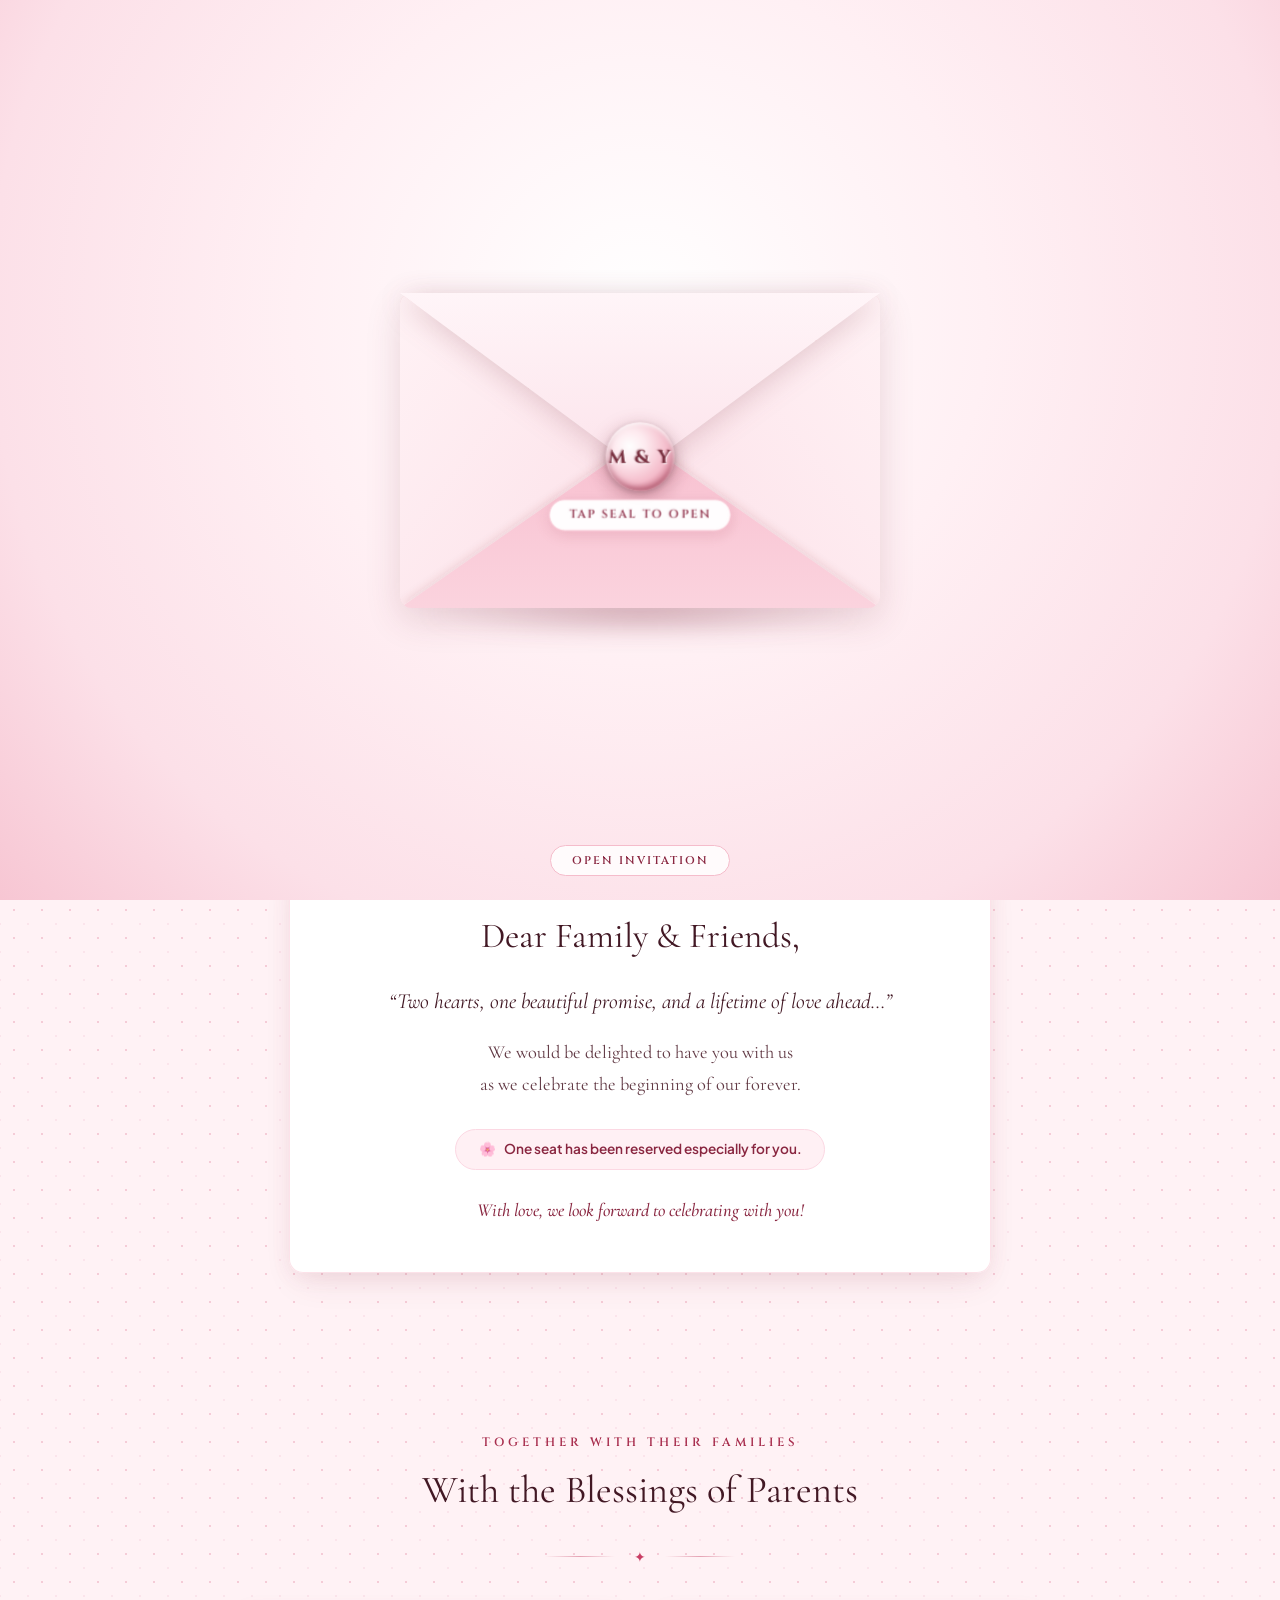
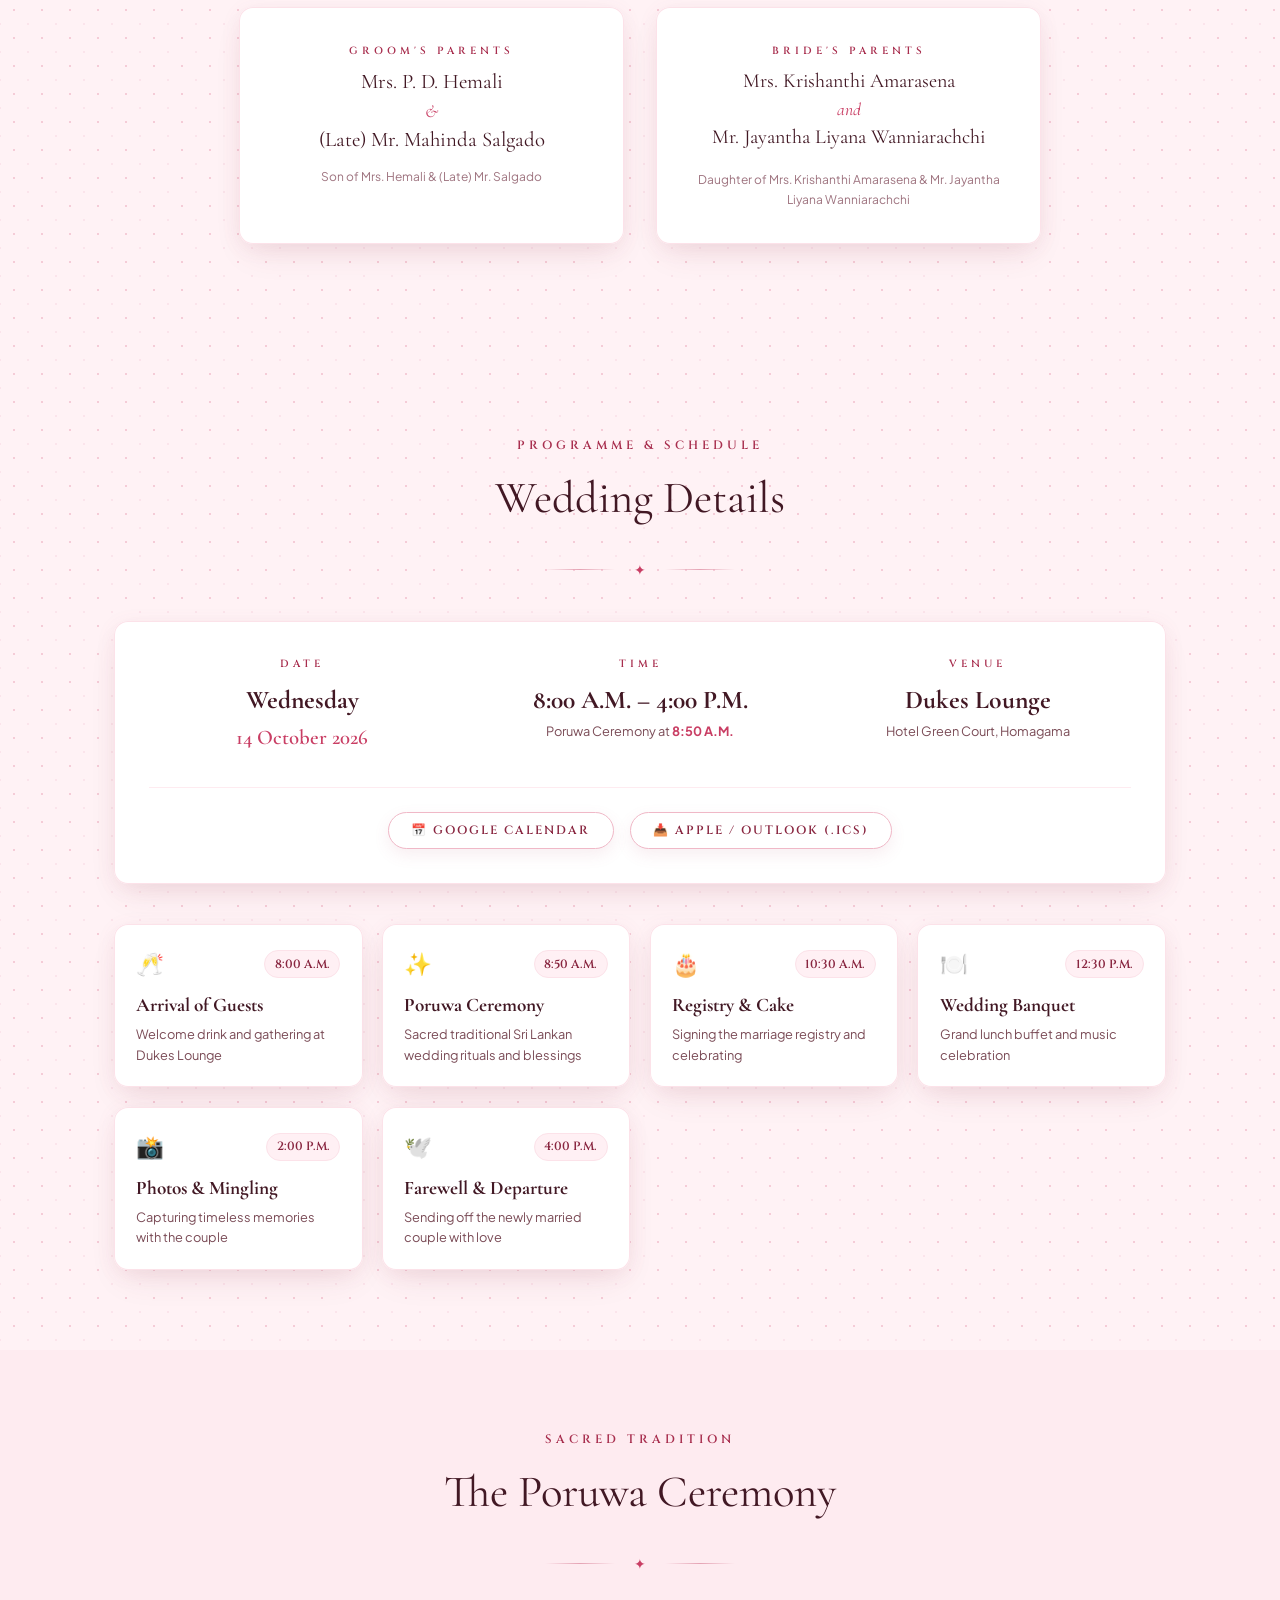
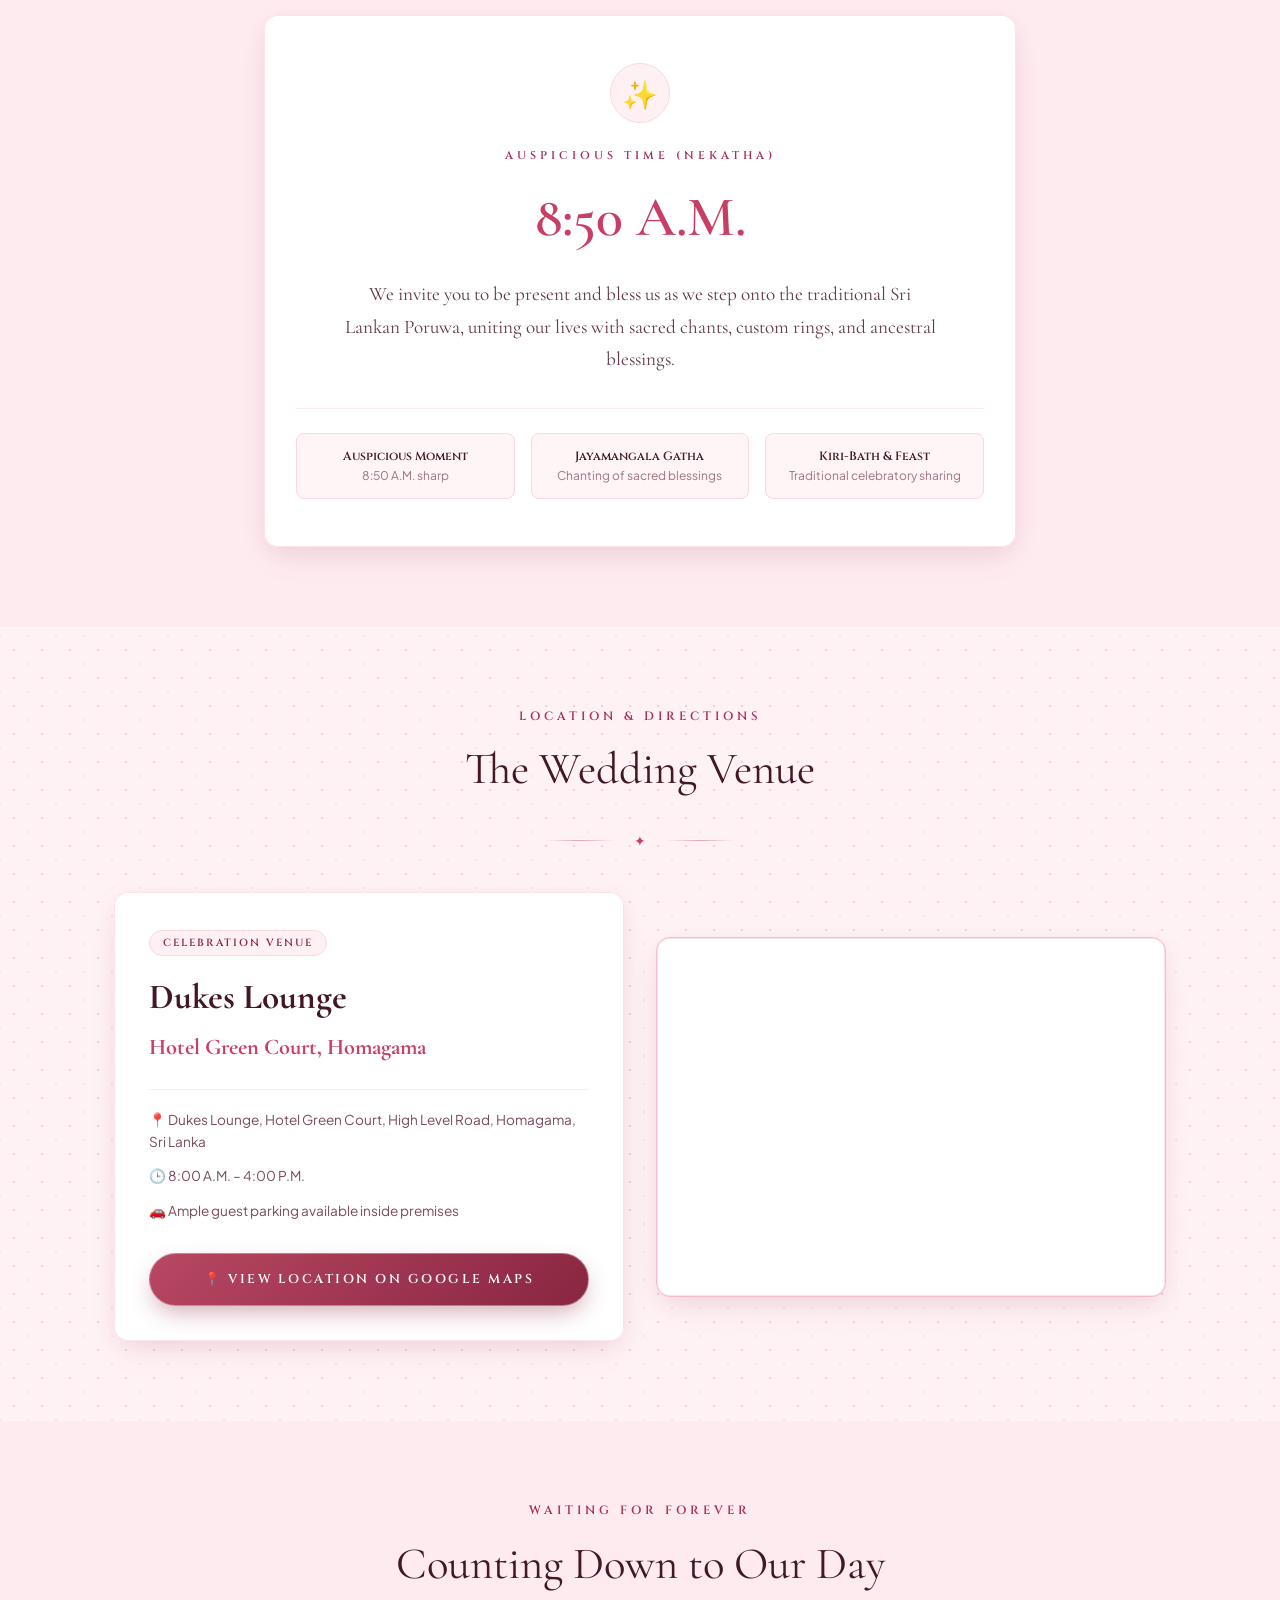
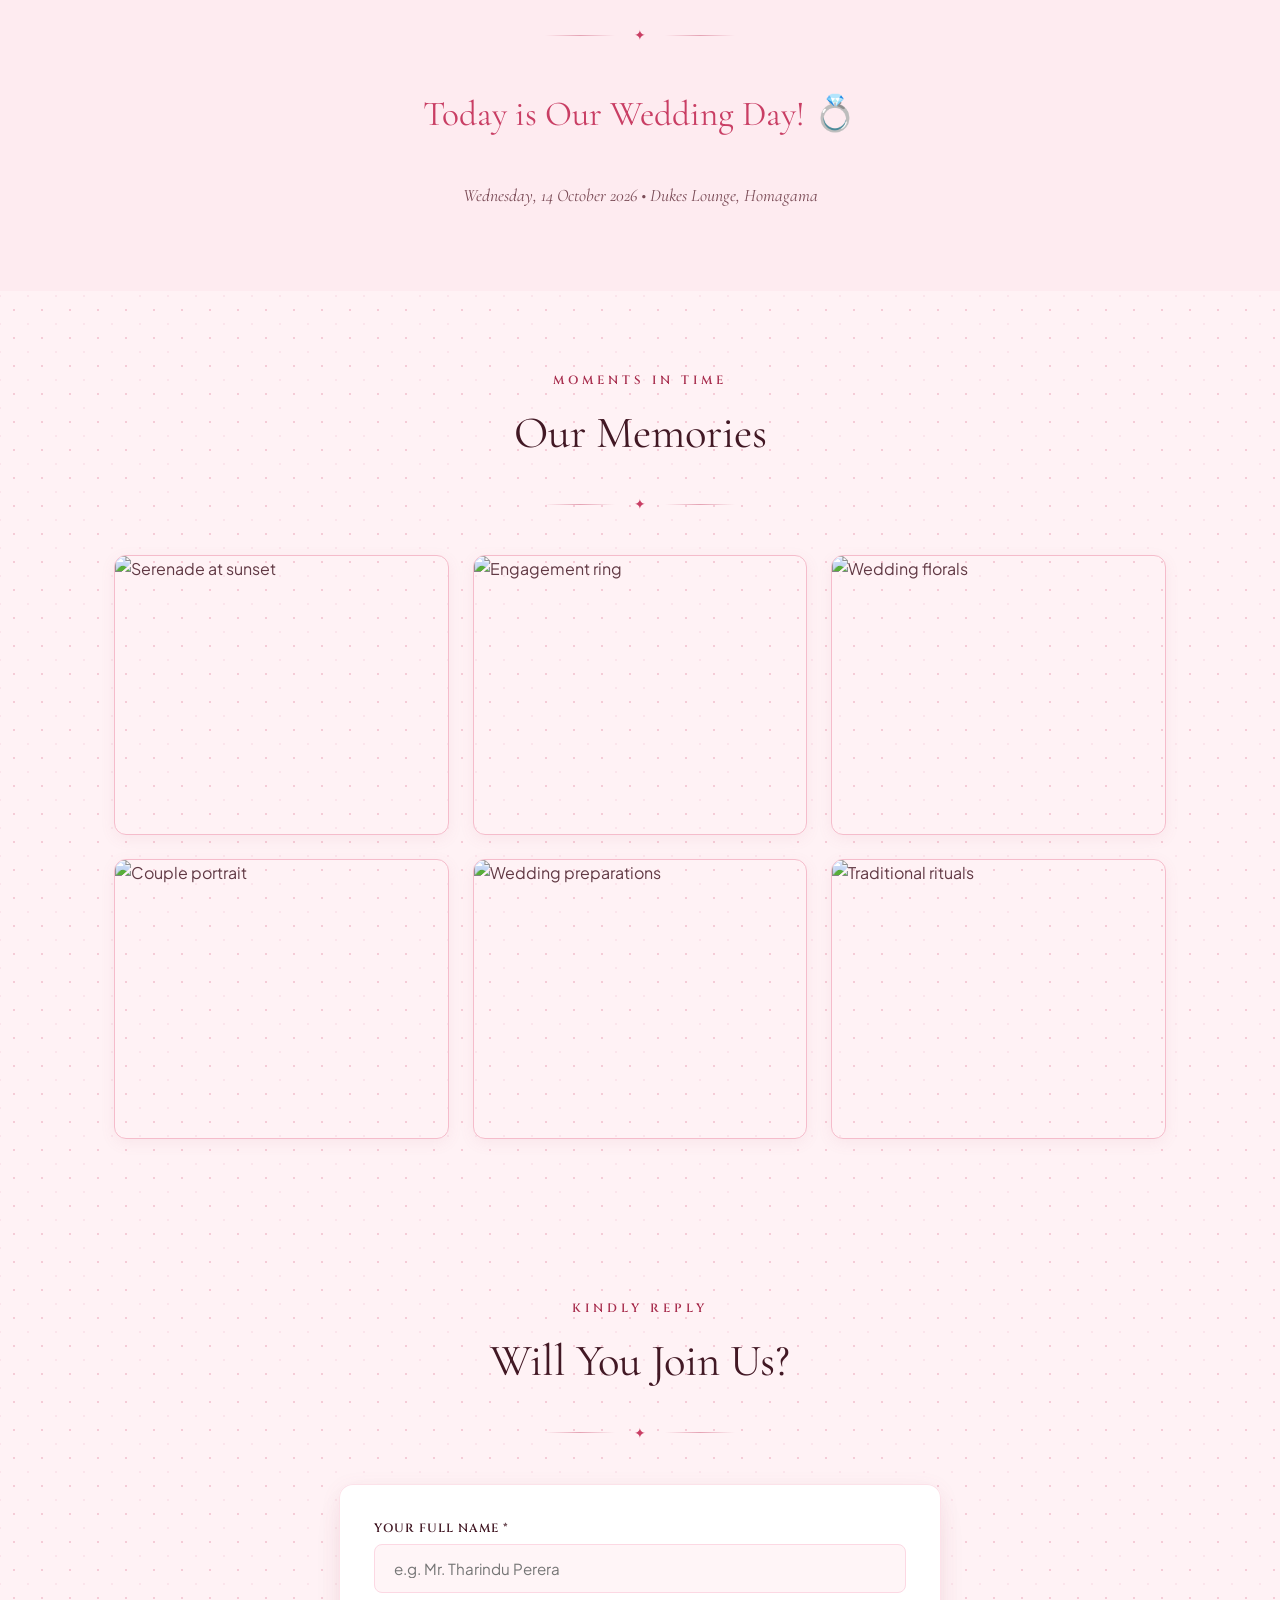
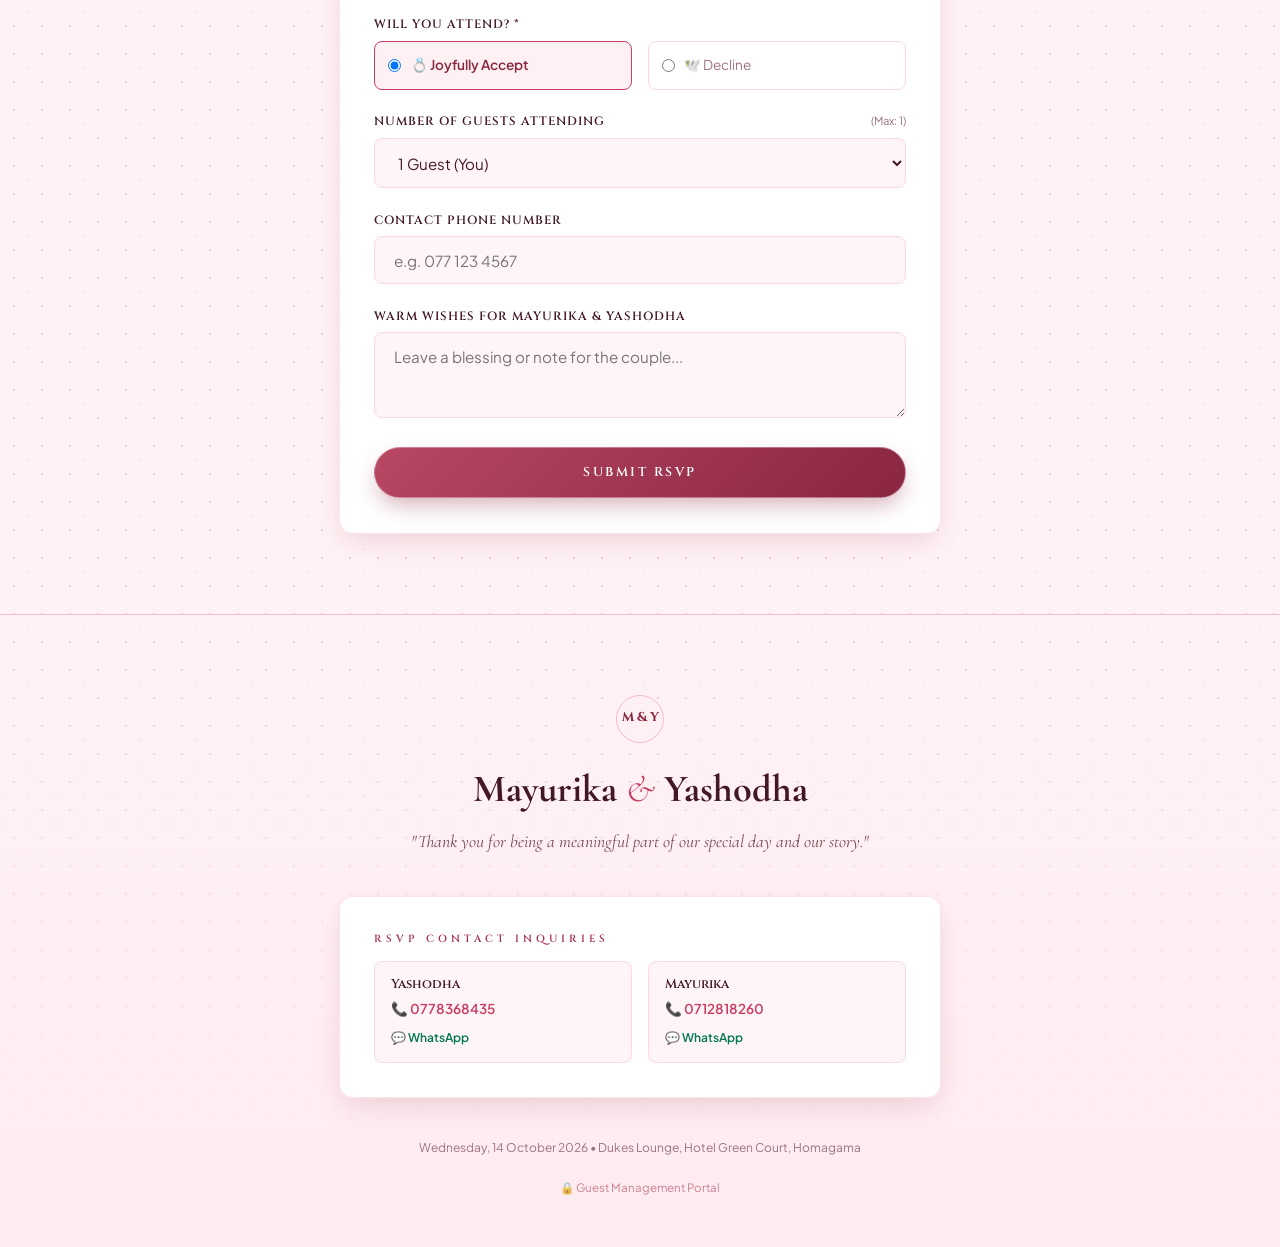
==== commit 6fc3b8f2: "fix: Hardcode default Google Apps Script Web App URL and enable universal multi-device RSVP sync wit" ====
--- a/standalone.html
+++ b/standalone.html
@@ -6,19 +6,10 @@
 
   <!-- SEO & Open Graph Meta Tags -->
   <title>Mayurika &amp; Yashodha — Wedding Digital Invitation | 14 October 2026</title>
-  <meta
-    name="description"
-    content="With joyous hearts, we invite you to celebrate the marriage of Mayurika and Yashodha on Wednesday, 14 October 2026 at Dukes Lounge, Hotel Green Court, Homagama."
-  />
+  <meta name="description" content="With joyous hearts, we invite you to celebrate the marriage of Mayurika and Yashodha on Wednesday, 14 October 2026 at Dukes Lounge, Hotel Green Court, Homagama." />
   <meta property="og:title" content="Mayurika &amp; Yashodha — Wedding Digital Invitation" />
-  <meta
-    property="og:description"
-    content="Join us to celebrate our love story on Wednesday, 14 October 2026 at Dukes Lounge, Hotel Green Court, Homagama."
-  />
-  <meta
-    property="og:image"
-    content="https://images.unsplash.com/photo-1519741497674-611481863552?auto=format&fit=crop&w=1200&q=80"
-  />
+  <meta property="og:description" content="Join us to celebrate our love story on Wednesday, 14 October 2026 at Dukes Lounge, Hotel Green Court, Homagama." />
+  <meta property="og:image" content="https://images.unsplash.com/photo-1519741497674-611481863552?auto=format&fit=crop&w=1200&q=80" />
 
   <!-- Favicon -->
   <link rel="icon" type="image/svg+xml" href="./favicon.svg" />
@@ -26,45 +17,38 @@
   <!-- Google Fonts -->
   <link rel="preconnect" href="https://fonts.googleapis.com" />
   <link rel="preconnect" href="https://fonts.gstatic.com" crossorigin />
-  <link
-    href="https://fonts.googleapis.com/css2?family=Alex+Brush&family=Cinzel:wght@400;500;600;700&family=Cormorant+Garamond:ital,wght@0,300;0,400;0,500;0,600;0,700;1,300;1,400;1,500&family=Montserrat:wght@200;300;400;500;600&family=Plus+Jakarta+Sans:wght@300;400;500;600&display=swap"
-    rel="stylesheet"
-  />
+  <link href="https://fonts.googleapis.com/css2?family=Cinzel:wght@400;500;600;700&family=Cormorant+Garamond:ital,wght@0,300;0,400;0,500;0,600;0,700;1,300;1,400;1,500;1,600&family=Montserrat:wght@200;300;400;500;600&family=Plus+Jakarta+Sans:wght@300;400;500;600&display=swap" rel="stylesheet" />
 
   <style>
     /* ============================================================
        85% LIGHT PINK / ROMANTIC ROSE WEDDING DESIGN SYSTEM
        ============================================================ */
-
     :root {
-      --color-rose-50: #fff5f7;
-      --color-rose-100: #feebf0;
-      --color-rose-200: #fcd8e3;
-      --color-rose-300: #f9b8cb;
-      --color-rose-400: #f28daa;
-      --color-rose-500: #e56285;
-      --color-rose-600: #c93e64;
-      --color-rose-700: #a82e4e;
+      --color-rose-50: #FFF5F7;
+      --color-rose-100: #FEEBF0;
+      --color-rose-200: #FCD8E3;
+      --color-rose-300: #F9B8CB;
+      --color-rose-400: #F28DAA;
+      --color-rose-500: #E56285;
+      --color-rose-600: #C93E64;
+      --color-rose-700: #A82E4E;
       --color-rose-800: #892640;
-      --color-rose-900: #5c1a2b;
-
-      --color-rose-gold: #b85d73;
+      --color-rose-900: #421824;
+
+      --color-rose-gold: #B85D73;
       --color-text-title: #421824;
       --color-text-body: #613944;
-      --color-text-muted: #9e737f;
-      --color-text-light: #7a4b56;
-
-      --font-serif: "Cormorant Garamond", Georgia, serif;
-      --font-cinzel: "Cinzel", serif;
-      --font-script: "Alex Brush", cursive;
-      --font-sans: "Plus Jakarta Sans", "Montserrat", -apple-system, sans-serif;
+      --color-text-muted: #9E737F;
+      --color-text-light: #7A4B56;
+
+      --font-serif: 'Cormorant Garamond', Georgia, serif;
+      --font-cinzel: 'Cinzel', serif;
+      --font-sans: 'Plus Jakarta Sans', 'Montserrat', -apple-system, sans-serif;
 
       --transition: all 0.35s cubic-bezier(0.16, 1, 0.3, 1);
     }
 
-    *,
-    *::before,
-    *::after {
+    *, *::before, *::after {
       box-sizing: border-box;
       margin: 0;
       padding: 0;
@@ -80,23 +64,14 @@
 
     body {
       overflow-x: hidden;
-      background:
-        radial-gradient(
-          circle at 50% 0%,
-          #ffffff 0%,
-          #fff0f4 35%,
-          #fde3eb 70%,
-          #f9d0dc 100%
-        );
+      background: radial-gradient(circle at 50% 0%, #FFFFFF 0%, #FFF0F4 35%, #FDE3EB 70%, #F9D0DC 100%);
       min-height: 100vh;
       line-height: 1.6;
     }
 
     .paper-texture {
-      background-color: #fff2f5;
-      background-image:
-        radial-gradient(#f5ccd7 0.8px, transparent 0.8px),
-        radial-gradient(#fbe4eb 0.8px, #fff2f5 0.8px);
+      background-color: #FFF2F5;
+      background-image: radial-gradient(#F5CCD7 0.8px, transparent 0.8px), radial-gradient(#FBE4EB 0.8px, #FFF2F5 0.8px);
       background-size: 28px 28px;
       background-position: 0 0, 14px 14px;
     }
@@ -142,15 +117,10 @@
 
     .botanical-divider::before,
     .botanical-divider::after {
-      content: "";
+      content: '';
       height: 1px;
       width: 70px;
-      background: linear-gradient(
-        90deg,
-        transparent,
-        #e5a3b4,
-        transparent
-      );
+      background: linear-gradient(90deg, transparent, #E5A3B4, transparent);
     }
 
     .botanical-divider span {
@@ -159,22 +129,16 @@
     }
 
     .stationery-card {
-      background: #ffffff;
+      background: #FFFFFF;
       border-radius: 14px;
       padding: 2.2rem;
-      box-shadow:
-        0 4px 20px rgba(184, 93, 115, 0.08),
-        0 15px 35px -10px rgba(120, 46, 62, 0.12),
-        inset 0 0 0 1px #fce2e9;
+      box-shadow: 0 4px 20px rgba(184, 93, 115, 0.08), 0 15px 35px -10px rgba(120, 46, 62, 0.12), inset 0 0 0 1px #FCE2E9;
       position: relative;
       transition: var(--transition);
     }
 
     .stationery-card:hover {
-      box-shadow:
-        0 8px 30px rgba(184, 93, 115, 0.14),
-        0 20px 45px -10px rgba(120, 46, 62, 0.18),
-        inset 0 0 0 1px #f3cad5;
+      box-shadow: 0 8px 30px rgba(184, 93, 115, 0.14), 0 20px 45px -10px rgba(120, 46, 62, 0.18), inset 0 0 0 1px #F3CAD5;
     }
 
     .btn-luxury-primary {
@@ -182,8 +146,8 @@
       align-items: center;
       justify-content: center;
       gap: 0.6rem;
-      background: linear-gradient(135deg, #b84763 0%, #892640 100%);
-      color: #ffffff;
+      background: linear-gradient(135deg, #B84763 0%, #892640 100%);
+      color: #FFFFFF;
       font-family: var(--font-cinzel);
       font-size: 0.8rem;
       letter-spacing: 2.5px;
@@ -200,9 +164,9 @@
 
     .btn-luxury-primary:hover {
       transform: translateY(-2px);
-      background: linear-gradient(135deg, #c95572 0%, #9d2e4a 100%);
+      background: linear-gradient(135deg, #C95572 0%, #9D2E4A 100%);
       box-shadow: 0 16px 32px -5px rgba(137, 38, 64, 0.5);
-      color: #ffffff;
+      color: #FFFFFF;
     }
 
     .btn-luxury-secondary {
@@ -210,7 +174,7 @@
       align-items: center;
       justify-content: center;
       gap: 0.6rem;
-      background: #ffffff;
+      background: #FFFFFF;
       color: var(--color-rose-800);
       font-family: var(--font-cinzel);
       font-size: 0.8rem;
@@ -219,7 +183,7 @@
       font-weight: 600;
       padding: 0.85rem 2rem;
       border-radius: 9999px;
-      border: 1.5px solid #f0b8c7;
+      border: 1.5px solid #F0B8C7;
       box-shadow: 0 6px 16px rgba(184, 93, 115, 0.1);
       cursor: pointer;
       text-decoration: none;
@@ -227,16 +191,15 @@
     }
 
     .btn-luxury-secondary:hover {
-      background: #fff5f7;
+      background: #FFF5F7;
       border-color: var(--color-rose-gold);
       color: var(--color-rose-900);
       transform: translateY(-2px);
     }
 
     /* ============================================================
-       REALISTIC 3D ENVELOPE SCENE
+       REALISTIC 3D ENVELOPE SCENE & PHYSICS (85% ROSE)
        ============================================================ */
-
     .envelope-scene-wrapper {
       perspective: 1400px;
       perspective-origin: 50% 45%;
@@ -249,18 +212,9 @@
       position: fixed;
       inset: 0;
       z-index: 9999;
-      background:
-        radial-gradient(
-          circle at 50% 35%,
-          #ffffff 0%,
-          #fff0f4 40%,
-          #fce0e8 75%,
-          #f7c6d3 100%
-        );
+      background: radial-gradient(circle at 50% 35%, #FFFFFF 0%, #FFF0F4 40%, #FCE0E8 75%, #F7C6D3 100%);
       overflow: hidden;
-      transition:
-        opacity 0.9s cubic-bezier(0.16, 1, 0.3, 1),
-        visibility 0.9s ease;
+      transition: opacity 0.9s cubic-bezier(0.16, 1, 0.3, 1), visibility 0.9s ease;
     }
 
     .envelope-scene-wrapper.scene-dismissed {
@@ -298,51 +252,37 @@
       height: 38px;
       left: 4%;
       bottom: -32px;
-      background:
-        radial-gradient(
-          ellipse at center,
-          rgba(137, 38, 64, 0.35) 0%,
-          rgba(137, 38, 64, 0.08) 60%,
-          transparent 80%
-        );
+      background: radial-gradient(ellipse at center, rgba(137, 38, 64, 0.35) 0%, rgba(137, 38, 64, 0.08) 60%, transparent 80%);
       filter: blur(12px);
       border-radius: 50%;
       transform: translateZ(-60px);
       transition: all 0.7s ease;
     }
 
-    /* Back Panel */
-
+    /* Layer 1: Back Panel */
     .envelope-back-panel {
       position: absolute;
       inset: 0;
-      background: #fce6ec;
+      background: #FCE6EC;
       border-radius: 12px;
-      box-shadow:
-        0 12px 35px rgba(120, 46, 62, 0.16),
-        inset 0 0 30px rgba(235, 178, 193, 0.4);
+      box-shadow: 0 12px 35px rgba(120, 46, 62, 0.16), inset 0 0 30px rgba(235, 178, 193, 0.4);
       z-index: 1;
       overflow: hidden;
     }
 
-    /* Inner Lining */
-
+    /* Layer 2: Inner Lining */
     .envelope-inner-lining {
       position: absolute;
       inset: 8px;
       border-radius: 8px;
-      background: #fff5f7;
-      background-image: radial-gradient(
-        #f5bccb 1.2px,
-        transparent 1.2px
-      );
+      background: #FFF5F7;
+      background-image: radial-gradient(#F5BCCB 1.2px, transparent 1.2px);
       background-size: 16px 16px;
       box-shadow: inset 0 0 25px rgba(229, 98, 133, 0.2);
       z-index: 2;
     }
 
-    /* Invitation Card */
-
+    /* Layer 3: The Invitation Card (Hidden until seal tapped) */
     .envelope-card-container {
       position: absolute;
       top: 10px;
@@ -354,9 +294,7 @@
       transform: translateY(0) translateZ(2px);
       opacity: 0;
       pointer-events: none;
-      transition:
-        transform 1s cubic-bezier(0.2, 0.85, 0.3, 1),
-        opacity 0.6s ease;
+      transition: transform 1s cubic-bezier(0.2, 0.85, 0.3, 1), opacity 0.6s ease;
       cursor: default;
     }
 
@@ -368,24 +306,18 @@
     }
 
     .envelope-card-container.card-zooming {
-      transform:
-        translateY(-40%)
-        translateZ(320px)
-        scale(1.3);
+      transform: translateY(-40%) translateZ(320px) scale(1.3);
       opacity: 0;
-      transition:
-        all 0.85s cubic-bezier(0.16, 1, 0.3, 1);
+      transition: all 0.85s cubic-bezier(0.16, 1, 0.3, 1);
     }
 
     .invitation-stationery-card {
       width: 100%;
       height: 100%;
-      background: #ffffff;
+      background: #FFFFFF;
       border-radius: 8px;
       padding: 1.2rem 1.4rem;
-      box-shadow:
-        0 4px 15px rgba(137, 38, 64, 0.12),
-        inset 0 0 0 1px #fce2e9;
+      box-shadow: 0 4px 15px rgba(137, 38, 64, 0.12), inset 0 0 0 1px #FCE2E9;
       display: flex;
       flex-direction: column;
       align-items: center;
@@ -393,25 +325,15 @@
       text-align: center;
       position: relative;
       overflow: hidden;
-      transition:
-        box-shadow 0.4s ease,
-        border-color 0.4s ease;
-    }
-
-    .envelope-card-container.card-emerged
-      .invitation-stationery-card {
-      box-shadow:
-        0 25px 50px rgba(120, 46, 62, 0.24),
-        0 8px 16px rgba(120, 46, 62, 0.15),
-        inset 0 0 0 1.5px #f5bccb;
-    }
-
-    .envelope-card-container.card-emerged:hover
-      .invitation-stationery-card {
-      box-shadow:
-        0 30px 60px rgba(120, 46, 62, 0.35),
-        0 10px 20px rgba(120, 46, 62, 0.2),
-        inset 0 0 0 2px var(--color-rose-600);
+      transition: box-shadow 0.4s ease, border-color 0.4s ease;
+    }
+
+    .envelope-card-container.card-emerged .invitation-stationery-card {
+      box-shadow: 0 25px 50px rgba(120, 46, 62, 0.24), 0 8px 16px rgba(120, 46, 62, 0.15), inset 0 0 0 1.5px #F5BCCB;
+    }
+
+    .envelope-card-container.card-emerged:hover .invitation-stationery-card {
+      box-shadow: 0 30px 60px rgba(120, 46, 62, 0.35), 0 10px 20px rgba(120, 46, 62, 0.2), inset 0 0 0 2px var(--color-rose-600);
     }
 
     .card-border-line {
@@ -422,8 +344,7 @@
       pointer-events: none;
     }
 
-    /* Front Pocket */
-
+    /* Layer 4: Front Pocket */
     .envelope-front-pocket {
       position: absolute;
       inset: 0;
@@ -439,8 +360,7 @@
       display: block;
     }
 
-    /* Top Flap */
-
+    /* Layer 5: Top Flap */
     .envelope-top-flap-wrapper {
       position: absolute;
       top: 0;
@@ -450,19 +370,14 @@
       transform-origin: top center;
       transform-style: preserve-3d;
       z-index: 5;
-      transition:
-        transform 1.1s cubic-bezier(0.4, 0, 0.2, 1);
-      filter: drop-shadow(
-        0 6px 14px rgba(120, 46, 62, 0.2)
-      );
+      transition: transform 1.1s cubic-bezier(0.4, 0, 0.2, 1);
+      filter: drop-shadow(0 6px 14px rgba(120, 46, 62, 0.2));
     }
 
     .envelope-top-flap-wrapper.flap-opened {
       transform: rotateX(-180deg);
       z-index: 2;
-      filter: drop-shadow(
-        0 -8px 16px rgba(120, 46, 62, 0.1)
-      );
+      filter: drop-shadow(0 -8px 16px rgba(120, 46, 62, 0.1));
     }
 
     .flap-face-front {
@@ -478,18 +393,12 @@
       backface-visibility: hidden;
     }
 
-    /* ============================================================
-       WAX SEAL
-       Smaller + softer prompt so envelope remains dominant
-       ============================================================ */
-
+    /* Layer 6: Wax Seal Button */
     .wax-seal-wrapper {
       position: absolute;
       top: 52%;
       left: 50%;
-      transform:
-        translate(-50%, -50%)
-        translateZ(12px);
+      transform: translate(-50%, -50%) translateZ(12px);
       z-index: 10;
       cursor: pointer;
       outline: none;
@@ -499,41 +408,21 @@
     }
 
     .wax-seal-btn {
-      width: 62px;
-      height: 62px;
+      width: 68px;
+      height: 68px;
       border-radius: 50%;
-      background:
-        radial-gradient(
-          circle at 35% 35%,
-          #ffffff 0%,
-          #feebf0 25%,
-          #f5bccb 60%,
-          #b84763 100%
-        );
-      box-shadow:
-        0 6px 20px rgba(120, 46, 62, 0.32),
-        0 2px 6px rgba(0, 0, 0, 0.16),
-        inset 0 2px 4px #ffffff,
-        inset 0 -3px 6px rgba(137, 38, 64, 0.55);
+      background: radial-gradient(circle at 35% 35%, #FFFFFF 0%, #FEEBF0 25%, #F5BCCB 60%, #B84763 100%);
+      box-shadow: 0 6px 20px rgba(120, 46, 62, 0.38), 0 2px 6px rgba(0, 0, 0, 0.2), inset 0 2px 4px #FFFFFF, inset 0 -3px 6px rgba(137, 38, 64, 0.6);
       display: flex;
       align-items: center;
       justify-content: center;
       position: relative;
-      transition:
-        all 0.3s cubic-bezier(
-          0.175,
-          0.885,
-          0.32,
-          1.275
-        );
+      transition: all 0.3s cubic-bezier(0.175, 0.885, 0.32, 1.275);
     }
 
     .wax-seal-btn:hover {
-      transform: scale(1.06);
-      box-shadow:
-        0 9px 24px rgba(120, 46, 62, 0.38),
-        0 3px 8px rgba(0, 0, 0, 0.2),
-        inset 0 2px 5px #ffffff;
+      transform: scale(1.08);
+      box-shadow: 0 10px 28px rgba(120, 46, 62, 0.45), 0 3px 8px rgba(0, 0, 0, 0.25), inset 0 2px 5px #FFFFFF;
     }
 
     .wax-seal-btn:active {
@@ -541,135 +430,74 @@
     }
 
     .wax-seal-wrapper.seal-broken {
-      animation:
-        sealBreakEffect
-        0.6s
-        cubic-bezier(0.16, 1, 0.3, 1)
-        forwards;
+      animation: sealBreakEffect 0.6s cubic-bezier(0.16, 1, 0.3, 1) forwards;
       pointer-events: none;
     }
 
     @keyframes sealBreakEffect {
-      0% {
-        transform:
-          translate(-50%, -50%)
-          scale(1);
-        opacity: 1;
-      }
-
-      40% {
-        transform:
-          translate(-50%, -50%)
-          scale(1.18)
-          rotate(6deg);
-        opacity: 0.9;
-      }
-
-      100% {
-        transform:
-          translate(-50%, -50%)
-          scale(1.3)
-          rotate(-12deg);
-        opacity: 0;
-      }
+      0% { transform: translate(-50%, -50%) scale(1); opacity: 1; }
+      40% { transform: translate(-50%, -50%) scale(1.18) rotate(6deg); opacity: 0.9; }
+      100% { transform: translate(-50%, -50%) scale(1.3) rotate(-12deg); opacity: 0; }
     }
 
     .seal-monogram-text {
       font-family: var(--font-cinzel);
-      font-size: 1rem;
+      font-size: 1.15rem;
       font-weight: 700;
-      color: #782e3e;
-      letter-spacing: 1.3px;
-      text-shadow:
-        1px 1px 1px rgba(255, 255, 255, 0.9),
-        -1px -1px 1px rgba(120, 46, 62, 0.35);
-    }
-
-    /* Smaller, softer seal instruction */
+      color: #782E3E;
+      letter-spacing: 1.5px;
+      text-shadow: 1px 1px 1px rgba(255, 255, 255, 0.9), -1px -1px 1px rgba(120, 46, 62, 0.35);
+    }
 
     .seal-prompt-badge {
       position: absolute;
-      top: 65px;
+      top: 76px;
       left: 50%;
       transform: translateX(-50%);
       white-space: nowrap;
-      background: rgba(255, 255, 255, 0.82);
-      backdrop-filter: blur(5px);
-      padding: 0.32rem 0.85rem;
+      background: rgba(255, 255, 255, 0.96);
+      backdrop-filter: blur(8px);
+      padding: 0.45rem 1.2rem;
       border-radius: 9999px;
       font-family: var(--font-cinzel);
-      font-size: 0.6rem;
-      letter-spacing: 1.4px;
+      font-size: 0.72rem;
+      letter-spacing: 2px;
       text-transform: uppercase;
-      color: #9a5267;
-      font-weight: 500;
-      box-shadow: 0 3px 10px rgba(184, 93, 115, 0.1);
-      border: 1px solid rgba(245, 188, 203, 0.75);
-      animation:
-        promptPulseGlow
-        3s
-        infinite
-        ease-in-out;
+      color: var(--color-rose-800);
+      font-weight: 600;
+      box-shadow: 0 4px 15px rgba(184, 93, 115, 0.2);
+      border: 1px solid #F5BCCB;
+      animation: promptPulseGlow 2.4s infinite ease-in-out;
       pointer-events: none;
     }
 
     @keyframes promptPulseGlow {
-      0%,
-      100% {
-        transform:
-          translateX(-50%)
-          translateY(0);
-        opacity: 0.72;
-      }
-
-      50% {
-        transform:
-          translateX(-50%)
-          translateY(-2px);
-        opacity: 0.88;
-        border-color: #f5ccd7;
-      }
-    }
-
-    /* Subtle Card Entry Prompt */
+      0%, 100% { transform: translateX(-50%) translateY(0); opacity: 0.92; }
+      50% { transform: translateX(-50%) translateY(-4px); opacity: 1; border-color: var(--color-rose-600); }
+    }
 
     .card-tap-prompt {
-      margin-top: 0.55rem;
-      padding: 0.3rem 0.8rem;
+      margin-top: 0.6rem;
+      padding: 0.4rem 1rem;
       border-radius: 9999px;
-      background: rgba(255, 245, 247, 0.92);
-      border: 1px solid #f5d5de;
+      background: linear-gradient(135deg, #B84763 0%, #892640 100%);
+      border: 1px solid rgba(255, 255, 255, 0.4);
       font-family: var(--font-cinzel);
-      font-size: 0.58rem;
-      letter-spacing: 1.2px;
+      font-size: 0.65rem;
+      letter-spacing: 1.5px;
       text-transform: uppercase;
-      color: #a85a70;
-      font-weight: 500;
-      box-shadow: 0 2px 8px rgba(137, 38, 64, 0.08);
-      animation:
-        cardPromptPulse
-        3s
-        infinite
-        ease-in-out;
+      color: #FFFFFF;
+      font-weight: 600;
+      box-shadow: 0 4px 12px rgba(137, 38, 64, 0.3);
+      animation: cardPromptPulse 2s infinite ease-in-out;
     }
 
     @keyframes cardPromptPulse {
-      0%,
-      100% {
-        transform: scale(1);
-        opacity: 0.78;
-      }
-
-      50% {
-        transform: scale(1.025);
-        opacity: 0.92;
-      }
-    }
-
-    /* ============================================================
-       NAVBAR
-       ============================================================ */
-
+      0%, 100% { transform: scale(1); }
+      50% { transform: scale(1.06); }
+    }
+
+    /* Navbar */
     .navbar {
       position: fixed;
       top: 0;
@@ -688,7 +516,7 @@
       background: rgba(255, 255, 255, 0.95);
       backdrop-filter: blur(12px);
       padding: 0.8rem 2rem;
-      border-bottom: 1px solid #f5bccb;
+      border-bottom: 1px solid #F5BCCB;
       box-shadow: 0 2px 10px rgba(184, 93, 115, 0.05);
     }
 
@@ -723,10 +551,7 @@
       color: var(--color-rose-600);
     }
 
-    /* ============================================================
-       HERO
-       ============================================================ */
-
+    /* Hero Section */
     .hero {
       min-height: 92vh;
       display: flex;
@@ -747,16 +572,14 @@
     }
 
     .hero-amp {
-      font-family: var(--font-script);
-      font-size: 3.5rem;
+      font-family: var(--font-serif);
+      font-style: italic;
+      font-weight: 300;
+      font-size: 3.2rem;
       color: var(--color-rose-600);
-      margin: 0.5rem 0;
+      margin: 0.2rem 0;
       display: block;
     }
-
-    /* ============================================================
-       COUNTDOWN
-       ============================================================ */
 
     .countdown-grid {
       display: grid;
@@ -767,8 +590,8 @@
     }
 
     .count-card {
-      background: #ffffff;
-      border: 1px solid #fcd8e3;
+      background: #FFFFFF;
+      border: 1px solid #FCD8E3;
       border-radius: 12px;
       padding: 1.5rem 1rem;
       text-align: center;
@@ -792,14 +615,9 @@
       font-weight: 600;
     }
 
-    /* ============================================================
-       GALLERY
-       ============================================================ */
-
     .gallery-grid {
       display: grid;
-      grid-template-columns:
-        repeat(auto-fill, minmax(280px, 1fr));
+      grid-template-columns: repeat(auto-fill, minmax(280px, 1fr));
       gap: 1.5rem;
     }
 
@@ -809,7 +627,7 @@
       overflow: hidden;
       height: 280px;
       cursor: pointer;
-      border: 1px solid #f5bccb;
+      border: 1px solid #F5BCCB;
       box-shadow: 0 4px 15px rgba(184, 93, 115, 0.08);
     }
 
@@ -845,12 +663,8 @@
       max-width: 90vw;
       object-fit: contain;
       border-radius: 8px;
-      box-shadow: 0 10px 40px rgba(0, 0, 0, 0.5);
-    }
-
-    /* ============================================================
-       FORMS
-       ============================================================ */
+      box-shadow: 0 10px 40px rgba(0,0,0,0.5);
+    }
 
     .form-group {
       margin-bottom: 1.4rem;
@@ -871,8 +685,8 @@
     .form-input {
       width: 100%;
       padding: 0.85rem 1.2rem;
-      background: #fff5f7;
-      border: 1px solid #fcd8e3;
+      background: #FFF5F7;
+      border: 1px solid #FCD8E3;
       border-radius: 8px;
       font-family: var(--font-sans);
       color: #421824;
@@ -883,13 +697,8 @@
 
     .form-input:focus {
       border-color: var(--color-rose-600);
-      box-shadow:
-        0 0 0 3px rgba(201, 62, 100, 0.15);
-    }
-
-    /* ============================================================
-       MUSIC
-       ============================================================ */
+      box-shadow: 0 0 0 3px rgba(201, 62, 100, 0.15);
+    }
 
     .music-widget {
       position: fixed;
@@ -901,1558 +710,411 @@
       gap: 0.6rem;
       background: rgba(255, 255, 255, 0.95);
       backdrop-filter: blur(8px);
-      border: 1px solid #f5bccb;
+      border: 1px solid #F5BCCB;
       border-radius: 9999px;
       padding: 0.6rem 1.2rem;
       box-shadow: 0 8px 20px rgba(184, 93, 115, 0.15);
       cursor: pointer;
     }
 
-    /* ============================================================
-       MOBILE
-       ============================================================ */
-
     @media (max-width: 768px) {
-      .hero-names {
-        font-size: 3.6rem;
-      }
-
-      .countdown-grid {
-        grid-template-columns: repeat(2, 1fr);
-      }
-
-      .nav-links {
-        display: none;
-      }
-
-      .seal-prompt-badge {
-        top: 64px;
-        font-size: 0.56rem;
-        letter-spacing: 1.2px;
-        padding: 0.3rem 0.7rem;
-      }
-
-      .wax-seal-btn {
-        width: 60px;
-        height: 60px;
-      }
+      .hero-names { font-size: 3.6rem; }
+      .countdown-grid { grid-template-columns: repeat(2, 1fr); }
+      .nav-links { display: none; }
     }
   </style>
 </head>
-
 <body class="paper-texture">
 
   <!-- ============================================================
-       00. SIGNATURE 3D WEDDING ENVELOPE
+       00. SIGNATURE 3D WEDDING ENVELOPE (CLOSED INITIALLY)
        ============================================================ -->
-
-  <div
-    id="envelopeWrapper"
-    class="envelope-scene-wrapper"
-    role="region"
-    aria-label="3D Wedding Envelope Scene"
-  >
+  <div id="envelopeWrapper" class="envelope-scene-wrapper" role="region" aria-label="3D Wedding Envelope Scene">
     <div id="envelopeStage" class="envelope-3d-stage">
-
       <div id="envelopeShadow" class="envelope-base-shadow"></div>
 
       <!-- Layer 1: Back Panel -->
       <div class="envelope-back-panel">
-
         <!-- Layer 2: Inner Lining -->
         <div class="envelope-inner-lining"></div>
-
-      </div>
-
-      <!-- Layer 3: Invitation Card -->
+      </div>
+
+      <!-- Layer 3: Physical Stationery Card (Hidden until seal tapped) -->
       <div id="envelopeCard" class="envelope-card-container">
-
         <div class="invitation-stationery-card">
-
           <div class="card-border-line"></div>
-
-          <p
-            id="cardPersonalizedPeek"
-            style="
-              font-family:var(--font-cinzel);
-              font-size:0.65rem;
-              letter-spacing:2px;
-              color:var(--color-rose-700);
-              font-weight:600;
-              text-transform:uppercase;
-              margin-bottom:0.1rem;
-            "
-          >
+          
+          <!-- 1. Guest Name / Salutation at Top -->
+          <p id="cardPersonalizedPeek" style="font-family:var(--font-cinzel); font-size:0.65rem; letter-spacing:2px; color:var(--color-rose-700); font-weight:600; text-transform:uppercase; margin-bottom:0.25rem;">
             Dear Honoured Guest
           </p>
 
-          <h2
-            style="
-              font-family:var(--font-serif);
-              font-size:1.8rem;
-              font-weight:400;
-              color:#421824;
-              margin:0.1rem 0;
-              line-height:1.1;
-            "
-          >
-            Mayurika
-            <span
-              style="
-                font-family:var(--font-script);
-                color:var(--color-rose-600);
-              "
-            >
-              &amp;
-            </span>
-            Yashodha
-          </h2>
-
-          <p
-            style="
-              font-family:var(--font-cinzel);
-              font-size:0.55rem;
-              letter-spacing:2.5px;
-              color:#9E737F;
-              text-transform:uppercase;
-            "
-          >
+          <!-- 2. The Celebration of Marriage -->
+          <p style="font-family:var(--font-cinzel); font-size:0.56rem; letter-spacing:2.5px; color:#9E737F; text-transform:uppercase; margin-bottom:0.25rem;">
             The Celebration of Marriage
           </p>
 
-          <div
-            style="
-              margin-top:0.6rem;
-              padding-top:0.4rem;
-              border-top:1px solid #FCD8E3;
-              width:100%;
-              max-width:190px;
-            "
-          >
-            <p
-              style="
-                font-family:var(--font-serif);
-                font-size:0.75rem;
-                color:#613944;
-                font-weight:500;
-              "
-            >
-              Wednesday, 14 October 2026
-            </p>
-
-            <p
-              style="
-                font-size:0.65rem;
-                color:#9E737F;
-              "
-            >
-              Green Court Hotel, Homagama
-            </p>
-          </div>
-
-          <!-- Subtle Card Prompt -->
-          <div
-            id="cardTapPrompt"
-            class="card-tap-prompt"
-            style="display:none;"
-          >
+          <!-- 3. Couple Names with elegant serif italic ampersand -->
+          <h2 style="font-family:var(--font-serif); font-size:1.75rem; font-weight:400; color:#421824; margin:0.1rem 0; line-height:1.15;">
+            Mayurika <span style="font-family:var(--font-serif); font-style:italic; font-size:1.6rem; color:var(--color-rose-600); font-weight:300; margin:0 0.15rem;">&amp;</span> Yashodha
+          </h2>
+
+          <!-- 4. Date and Venue -->
+          <div style="margin-top:0.6rem; padding-top:0.4rem; border-top:1px solid #FCD8E3; width:100%; max-width:190px;">
+            <p style="font-family:var(--font-serif); font-size:0.75rem; color:#613944; font-weight:500;">Wednesday, 14 October 2026</p>
+            <p style="font-size:0.65rem; color:#9E737F;">Dukes Lounge, Homagama</p>
+          </div>
+
+          <div id="cardTapPrompt" class="card-tap-prompt" style="display:none;">
             Tap Card to Enter ✨
           </div>
-
-        </div>
-      </div>
-
-      <!-- Layer 4: Front Pocket -->
+        </div>
+      </div>
+
+      <!-- Layer 4: Front Pocket (Conceals bottom & body of card) -->
       <div class="envelope-front-pocket">
-
-        <svg
-          viewBox="0 0 460 310"
-          class="pocket-svg"
-          preserveAspectRatio="none"
-        >
+        <svg viewBox="0 0 460 310" class="pocket-svg" preserveAspectRatio="none">
           <defs>
-
-            <linearGradient
-              id="pocketLeftGradRose"
-              x1="0"
-              y1="0"
-              x2="1"
-              y2="1"
-            >
+            <linearGradient id="pocketLeftGradRose" x1="0" y1="0" x2="1" y2="1">
               <stop offset="0%" stop-color="#FFF2F5" />
               <stop offset="100%" stop-color="#FCE0E8" />
             </linearGradient>
-
-            <linearGradient
-              id="pocketRightGradRose"
-              x1="1"
-              y1="0"
-              x2="0"
-              y2="1"
-            >
+            <linearGradient id="pocketRightGradRose" x1="1" y1="0" x2="0" y2="1">
               <stop offset="0%" stop-color="#FFF2F5" />
               <stop offset="100%" stop-color="#FCE0E8" />
             </linearGradient>
-
-            <linearGradient
-              id="pocketBottomGradRose"
-              x1="0"
-              y1="1"
-              x2="0"
-              y2="0"
-            >
+            <linearGradient id="pocketBottomGradRose" x1="0" y1="1" x2="0" y2="0">
               <stop offset="0%" stop-color="#FBD3DE" />
               <stop offset="100%" stop-color="#F8C0D0" />
             </linearGradient>
-
-            <filter
-              id="pocketShadowRose"
-              x="-10%"
-              y="-10%"
-              width="120%"
-              height="120%"
-            >
-              <feDropShadow
-                dx="0"
-                dy="-3"
-                stdDeviation="4"
-                flood-color="#782E3E"
-                flood-opacity="0.12"
-              />
+            <filter id="pocketShadowRose" x="-10%" y="-10%" width="120%" height="120%">
+              <feDropShadow dx="0" dy="-3" stdDeviation="4" flood-color="#782E3E" flood-opacity="0.12" />
             </filter>
-
           </defs>
-
-          <path
-            d="M 0,0 L 230,175 L 0,310 Z"
-            fill="url(#pocketLeftGradRose)"
-          />
-
-          <path
-            d="M 460,0 L 230,175 L 460,310 Z"
-            fill="url(#pocketRightGradRose)"
-          />
-
-          <path
-            d="M 0,310 L 230,145 L 460,310 Z"
-            fill="url(#pocketBottomGradRose)"
-            filter="url(#pocketShadowRose)"
-          />
-
+          <path d="M 0,0 L 230,175 L 0,310 Z" fill="url(#pocketLeftGradRose)" />
+          <path d="M 460,0 L 230,175 L 460,310 Z" fill="url(#pocketRightGradRose)" />
+          <path d="M 0,310 L 230,145 L 460,310 Z" fill="url(#pocketBottomGradRose)" filter="url(#pocketShadowRose)" />
         </svg>
-
-      </div>
-
-      <!-- Layer 5: Top Flap -->
-      <div
-        id="envelopeTopFlap"
-        class="envelope-top-flap-wrapper"
-      >
-
+      </div>
+
+      <!-- Layer 5: Top Flap (Hinged at top crease, pointing DOWN when closed) -->
+      <div id="envelopeTopFlap" class="envelope-top-flap-wrapper">
         <div class="flap-face-front">
-
-          <svg
-            viewBox="0 0 460 180"
-            style="width:100%; height:100%;"
-            preserveAspectRatio="none"
-          >
+          <svg viewBox="0 0 460 180" style="width:100%; height:100%;" preserveAspectRatio="none">
             <defs>
-
-              <linearGradient
-                id="topFlapGradRose"
-                x1="0"
-                y1="0"
-                x2="0"
-                y2="1"
-              >
+              <linearGradient id="topFlapGradRose" x1="0" y1="0" x2="0" y2="1">
                 <stop offset="0%" stop-color="#FFF5F8" />
                 <stop offset="100%" stop-color="#FCE3EB" />
               </linearGradient>
-
             </defs>
-
-            <path
-              d="M 0,0 L 230,175 L 460,0 Z"
-              fill="url(#topFlapGradRose)"
-            />
-
+            <path d="M 0,0 L 230,175 L 460,0 Z" fill="url(#topFlapGradRose)" />
           </svg>
-
-        </div>
-
+        </div>
         <div class="flap-face-back">
-
-          <svg
-            viewBox="0 0 460 180"
-            style="width:100%; height:100%;"
-            preserveAspectRatio="none"
-          >
-            <path
-              d="M 0,0 L 230,175 L 460,0 Z"
-              fill="#FFF0F4"
-            />
+          <svg viewBox="0 0 460 180" style="width:100%; height:100%;" preserveAspectRatio="none">
+            <path d="M 0,0 L 230,175 L 460,0 Z" fill="#FFF0F4" />
           </svg>
-
-        </div>
-
-      </div>
-
-      <!-- Layer 6: Wax Seal -->
-      <button
-        id="waxSealBtn"
-        class="wax-seal-wrapper"
-        aria-label="Tap to open wedding invitation"
-      >
-
+        </div>
+      </div>
+
+      <!-- Layer 6: Wax Seal Button with M&Y Monogram on Flap Closure -->
+      <button id="waxSealBtn" class="wax-seal-wrapper" aria-label="Tap to open wedding invitation">
         <div class="wax-seal-btn">
-          <span class="seal-monogram-text">
-            M &amp; Y
-          </span>
-        </div>
-
-        <div class="seal-prompt-badge">
-          Tap seal to open
-        </div>
-
+          <span class="seal-monogram-text">M &amp; Y</span>
+        </div>
+        <div class="seal-prompt-badge">Tap seal to open</div>
       </button>
-
     </div>
 
-    <!-- Quick Open -->
-    <button
-      id="quickOpenBtn"
-      style="
-        position:fixed;
-        bottom:1.5rem;
-        font-family:var(--font-cinzel);
-        font-size:0.7rem;
-        letter-spacing:2px;
-        text-transform:uppercase;
-        color:#892640;
-        font-weight:600;
-        background:rgba(255,255,255,0.85);
-        border:1px solid #F5BCCB;
-        padding:0.45rem 1.3rem;
-        border-radius:9999px;
-        cursor:pointer;
-      "
-    >
+    <button id="quickOpenBtn" style="position:fixed; bottom:1.5rem; font-family:var(--font-cinzel); font-size:0.7rem; letter-spacing:2px; text-transform:uppercase; color:#892640; font-weight:600; background:rgba(255,255,255,0.85); border:1px solid #F5BCCB; padding:0.45rem 1.3rem; border-radius:9999px; cursor:pointer;">
       Open Invitation
     </button>
-
   </div>
 
   <!-- ============================================================
        NAVBAR
        ============================================================ -->
-
   <nav class="navbar" id="navbar">
-
     <a href="#home" class="nav-logo">
-
-      <span
-        style="
-          font-family:var(--font-cinzel);
-          font-size:0.8rem;
-          font-weight:700;
-          border:1px solid #F5BCCB;
-          background:#FFF0F4;
-          color:#892640;
-          width:32px;
-          height:32px;
-          border-radius:50%;
-          display:inline-flex;
-          align-items:center;
-          justify-content:center;
-        "
-      >
-        M&amp;Y
-      </span>
-
+      <span style="font-family:var(--font-cinzel); font-size:0.8rem; font-weight:700; border:1px solid #F5BCCB; background:#FFF0F4; color:#892640; width:32px; height:32px; border-radius:50%; display:inline-flex; align-items:center; justify-content:center;">M&amp;Y</span>
     </a>
-
     <ul class="nav-links">
-
       <li><a href="#home">Home</a></li>
       <li><a href="#details">Schedule</a></li>
       <li><a href="#ceremony">Poruwa</a></li>
       <li><a href="#venue">Venue</a></li>
       <li><a href="#countdown">Countdown</a></li>
       <li><a href="#gallery">Gallery</a></li>
-
-      <li>
-        <a
-          href="#rsvp"
-          style="color:var(--color-rose-600); font-weight:700;"
-        >
-          RSVP
-        </a>
-      </li>
-
+      <li><a href="#rsvp" style="color:var(--color-rose-600); font-weight:700;">RSVP</a></li>
     </ul>
-
   </nav>
 
   <!-- ============================================================
-       01. HERO
+       01. HERO SECTION
        ============================================================ -->
-
   <section id="home" class="hero">
-
     <div class="container">
-
-      <div
-        style="
-          width:56px;
-          height:56px;
-          border-radius:50%;
-          background:#FFF0F4;
-          border:1px solid #F5BCCB;
-          display:flex;
-          align-items:center;
-          justify-content:center;
-          margin:0 auto 1.5rem;
-          box-shadow:0 4px 15px rgba(184,93,115,0.12);
-        "
-      >
-        <span
-          style="
-            font-family:var(--font-cinzel);
-            font-size:1rem;
-            font-weight:700;
-            color:#892640;
-          "
-        >
-          M &amp; Y
-        </span>
-      </div>
-
-      <p class="section-subtitle">
-        The Celebration of Marriage
-      </p>
-
-      <h1 class="hero-names">
-        Mayurika
-      </h1>
-
-      <span class="hero-amp">
-        &amp;
-      </span>
-
-      <h1 class="hero-names">
-        Yashodha
-      </h1>
-
-      <div class="botanical-divider">
-        <span>✦</span>
-      </div>
-
-      <p
-        style="
-          font-family:var(--font-serif);
-          font-size:1.5rem;
-          color:#421824;
-          margin-bottom:0.4rem;
-        "
-      >
+      <div style="width:56px; height:56px; border-radius:50%; background:#FFF0F4; border:1px solid #F5BCCB; display:flex; align-items:center; justify-content:center; margin:0 auto 1.5rem; box-shadow:0 4px 15px rgba(184,93,115,0.12);">
+        <span style="font-family:var(--font-cinzel); font-size:1rem; font-weight:700; color:#892640;">M &amp; Y</span>
+      </div>
+      <p class="section-subtitle">The Celebration of Marriage</p>
+      <h1 class="hero-names">Mayurika</h1>
+      <span class="hero-amp">&amp;</span>
+      <h1 class="hero-names">Yashodha</h1>
+      
+      <div class="botanical-divider"><span>✦</span></div>
+
+      <p style="font-family:var(--font-serif); font-size:1.5rem; color:#421824; margin-bottom:0.4rem;">
         Wednesday, 14 October 2026
       </p>
-
-      <p
-        style="
-          font-family:var(--font-cinzel);
-          font-size:0.8rem;
-          letter-spacing:2.5px;
-          text-transform:uppercase;
-          color:var(--color-text-muted);
-          font-weight:600;
-          margin-bottom:2.5rem;
-        "
-      >
+      <p style="font-family:var(--font-cinzel); font-size:0.8rem; letter-spacing:2.5px; text-transform:uppercase; color:var(--color-text-muted); font-weight:600; margin-bottom:2.5rem;">
         Dukes Lounge • Hotel Green Court • Homagama
       </p>
 
-      <div
-        style="
-          display:flex;
-          justify-content:center;
-          gap:1rem;
-          flex-wrap:wrap;
-        "
-      >
-
-        <a
-          href="#rsvp"
-          class="btn-luxury-primary"
-        >
-          Kindly RSVP
-        </a>
-
-        <a
-          href="#details"
-          class="btn-luxury-secondary"
-        >
-          View Schedule
-        </a>
-
-      </div>
-
+      <div style="display:flex; justify-content:center; gap:1rem; flex-wrap:wrap;">
+        <a href="#rsvp" class="btn-luxury-primary">Kindly RSVP</a>
+        <a href="#details" class="btn-luxury-secondary">View Schedule</a>
+      </div>
     </div>
-
   </section>
 
   <!-- ============================================================
-       02. PERSONALIZED WELCOME
+       02. PERSONALIZED WELCOME (UPDATED POEM & LAYOUT)
        ============================================================ -->
-
-  <section
-    class="section"
-    style="padding-top:2rem;"
-  >
-
-    <div
-      class="container"
-      style="max-width:750px;"
-    >
-
-      <div
-        class="stationery-card"
-        style="text-align:center;"
-      >
-
-        <p class="section-subtitle">
-          Personal Invitation
+  <section class="section" style="padding-top:2rem;">
+    <div class="container" style="max-width:750px;">
+      <div class="stationery-card" style="text-align:center; padding:3rem 2rem;">
+        <!-- Salutation -->
+        <h2 id="personalizedGreeting" class="section-title" style="font-size:2.2rem; margin-bottom:1.2rem;">
+          Dear Honoured Guest,
+        </h2>
+
+        <!-- Romantic Promise Poem -->
+        <p style="font-family:var(--font-serif); font-style:italic; font-size:1.35rem; color:#421824; max-width:620px; margin:0 auto 1.2rem; line-height:1.6;">
+          “Two hearts, one beautiful promise, and a lifetime of love ahead…”
         </p>
 
-        <h2
-          id="personalizedGreeting"
-          class="section-title"
-          style="
-            font-size:2.2rem;
-            margin-bottom:1rem;
-          "
-        >
-          Dear Mr. Tharindu,
-        </h2>
-
-        <p
-          style="
-            font-family:var(--font-serif);
-            font-style:italic;
-            font-size:1.25rem;
-            color:#613944;
-            max-width:600px;
-            margin:0 auto 1.5rem;
-            line-height:1.7;
-          "
-        >
-          "WITH JOYOUS HEARTS, WE INVITE YOU TO CELEBRATE OUR LOVE STORY! JOIN US AS WE TIE THE KNOT."
+        <!-- Warm Invitation Message -->
+        <p style="font-family:var(--font-serif); font-size:1.15rem; color:#613944; max-width:580px; margin:0 auto 1.2rem; line-height:1.7;">
+          We would be delighted to have you with us<br />
+          as we celebrate the beginning of our forever.
         </p>
 
-        <div
-          id="reservedSeatsBadge"
-          style="
-            display:inline-flex;
-            align-items:center;
-            gap:0.5rem;
-            background:#FFF0F4;
-            border:1px solid #FCD8E3;
-            padding:0.45rem 1.2rem;
-            border-radius:9999px;
-            font-size:0.8rem;
-            color:#892640;
-            font-weight:600;
-          "
-        >
-          <span>🌸</span>
-
-          <span id="reservedSeatsText">
-            We have reserved 1 seat in your honour
-          </span>
-
-        </div>
-
-      </div>
-
+        <!-- Reserved Seats Pill -->
+        <div id="reservedSeatsBadge" style="display:inline-flex; align-items:center; gap:0.5rem; background:#FFF0F4; border:1px solid #FCD8E3; padding:0.55rem 1.4rem; border-radius:9999px; font-size:0.85rem; color:#892640; font-weight:600; margin:0.6rem auto 1.2rem;">
+          <span>🌸</span> <span id="reservedSeatsText">One seat has been reserved especially for you.</span>
+        </div>
+
+        <!-- Closing Blessing -->
+        <p style="font-family:var(--font-serif); font-style:italic; font-size:1.15rem; color:#892640; font-weight:500; margin-top:0.4rem;">
+          With love, we look forward to celebrating with you!
+        </p>
+      </div>
     </div>
-
   </section>
 
   <!-- ============================================================
-       03. PARENTS BLESSINGS
+       03. PARENTS BLESSINGS (UPDATED BRIDE'S PARENTS)
        ============================================================ -->
-
   <section class="section">
-
-    <div
-      class="container"
-      style="max-width:850px; text-align:center;"
-    >
-
-      <p class="section-subtitle">
-        Together with their families
-      </p>
-
-      <h2
-        class="section-title"
-        style="font-size:2.4rem;"
-      >
-        With the Blessings of Parents
-      </h2>
-
-      <div class="botanical-divider">
-        <span>✦</span>
-      </div>
-
-      <div
-        style="
-          display:grid;
-          grid-template-columns:repeat(auto-fit,minmax(300px,1fr));
-          gap:2rem;
-          margin:2rem 0;
-        "
-      >
-
+    <div class="container" style="max-width:850px; text-align:center;">
+      <p class="section-subtitle">Together with their families</p>
+      <h2 class="section-title" style="font-size:2.4rem;">With the Blessings of Parents</h2>
+      <div class="botanical-divider"><span>✦</span></div>
+
+      <div style="display:grid; grid-template-columns:repeat(auto-fit, minmax(300px, 1fr)); gap:2rem; margin:2rem 0;">
         <!-- Groom's Family -->
-
         <div class="stationery-card">
-
-          <p
-            class="section-subtitle"
-            style="font-size:0.65rem;"
-          >
-            Groom's Parents
-          </p>
-
-          <p
-            style="
-              font-family:var(--font-serif);
-              font-size:1.3rem;
-              color:#421824;
-              line-height:1.4;
-            "
-          >
-            Mrs. P. D. Hemali
-            <br />
-
-            <span
-              style="
-                font-family:var(--font-script);
-                color:var(--color-rose-600);
-                font-size:1.2rem;
-              "
-            >
-              &amp;
-            </span>
-
-            <br />
-
+          <p class="section-subtitle" style="font-size:0.65rem;">Groom's Parents</p>
+          <p style="font-family:var(--font-serif); font-size:1.3rem; color:#421824; line-height:1.4;">
+            Mrs. P. D. Hemali<br />
+            <span style="font-family:var(--font-serif); font-style:italic; color:var(--color-rose-600); font-size:1.1rem;">&amp;</span><br />
             (Late) Mr. Mahinda Salgado
           </p>
-
-          <p
-            style="
-              font-size:0.75rem;
-              color:#9E737F;
-              margin-top:0.8rem;
-            "
-          >
-            Son of Mrs. Hemali &amp; (Late) Mr. Salgado
+          <p style="font-size:0.75rem; color:#9E737F; margin-top:0.8rem;">Son of Mrs. Hemali &amp; (Late) Mr. Salgado</p>
+        </div>
+
+        <!-- Bride's Family (Updated) -->
+        <div class="stationery-card">
+          <p class="section-subtitle" style="font-size:0.65rem;">Bride's Parents</p>
+          <p style="font-family:var(--font-serif); font-size:1.25rem; color:#421824; line-height:1.4;">
+            Mrs. Krishanthi Amarasena<br />
+            <span style="font-family:var(--font-serif); font-style:italic; color:var(--color-rose-600); font-size:1.1rem;">and</span><br />
+            Mr. Jayantha Liyana Wanniarachchi
           </p>
-
-        </div>
-
-        <!-- Bride's Family -->
-
-        <div class="stationery-card">
-
-          <p
-            class="section-subtitle"
-            style="font-size:0.65rem;"
-          >
-            Bride's Parents
-          </p>
-
-          <p
-            style="
-              font-family:var(--font-serif);
-              font-size:1.3rem;
-              color:#421824;
-              line-height:1.4;
-            "
-          >
-            Mr. &amp; Mrs. Liyana Wanniarachchi
-          </p>
-
-          <p
-            style="
-              font-size:0.75rem;
-              color:#9E737F;
-              margin-top:1.8rem;
-            "
-          >
-            Daughter of Mr. &amp; Mrs. Wanniarachchi
-          </p>
-
-        </div>
-
-      </div>
-
+          <p style="font-size:0.75rem; color:#9E737F; margin-top:1.2rem;">Daughter of Mrs. Krishanthi Amarasena &amp; Mr. Jayantha Liyana Wanniarachchi</p>
+        </div>
+      </div>
     </div>
-
   </section>
 
   <!-- ============================================================
-       04. WEDDING DETAILS
+       04. WEDDING DETAILS & SCHEDULE
        ============================================================ -->
-
   <section id="details" class="section">
-
     <div class="container">
-
-      <p class="section-subtitle">
-        Programme &amp; Schedule
-      </p>
-
-      <h2 class="section-title">
-        Wedding Details
-      </h2>
-
-      <div class="botanical-divider">
-        <span>✦</span>
-      </div>
-
-      <div
-        class="stationery-card"
-        style="
-          margin-bottom:2.5rem;
-          text-align:center;
-        "
-      >
-
-        <div
-          style="
-            display:grid;
-            grid-template-columns:repeat(auto-fit,minmax(200px,1fr));
-            gap:2rem;
-          "
-        >
-
+      <p class="section-subtitle">Programme &amp; Schedule</p>
+      <h2 class="section-title">Wedding Details</h2>
+      <div class="botanical-divider"><span>✦</span></div>
+
+      <div class="stationery-card" style="margin-bottom:2.5rem; text-align:center;">
+        <div style="display:grid; grid-template-columns:repeat(auto-fit, minmax(200px, 1fr)); gap:2rem;">
           <div>
-
-            <p
-              class="section-subtitle"
-              style="font-size:0.65rem;"
-            >
-              Date
-            </p>
-
-            <h3
-              style="
-                font-family:var(--font-serif);
-                font-size:1.6rem;
-                color:#421824;
-              "
-            >
-              Wednesday
-            </h3>
-
-            <p
-              style="
-                font-family:var(--font-serif);
-                font-size:1.3rem;
-                color:var(--color-rose-600);
-                font-weight:600;
-              "
-            >
-              14 October 2026
-            </p>
-
-          </div>
-
+            <p class="section-subtitle" style="font-size:0.65rem;">Date</p>
+            <h3 style="font-family:var(--font-serif); font-size:1.6rem; color:#421824;">Wednesday</h3>
+            <p style="font-family:var(--font-serif); font-size:1.3rem; color:var(--color-rose-600); font-weight:600;">14 October 2026</p>
+          </div>
           <div>
-
-            <p
-              class="section-subtitle"
-              style="font-size:0.65rem;"
-            >
-              Time
-            </p>
-
-            <h3
-              style="
-                font-family:var(--font-serif);
-                font-size:1.6rem;
-                color:#421824;
-              "
-            >
-              8:00 A.M. – 4:00 P.M.
-            </h3>
-
-            <p
-              style="
-                font-size:0.8rem;
-                color:#7A4B56;
-              "
-            >
-              Poruwa Ceremony at
-              <strong style="color:#C93E64;">
-                8:50 A.M.
-              </strong>
-            </p>
-
-          </div>
-
+            <p class="section-subtitle" style="font-size:0.65rem;">Time</p>
+            <h3 style="font-family:var(--font-serif); font-size:1.6rem; color:#421824;">8:00 A.M. – 4:00 P.M.</h3>
+            <p style="font-size:0.8rem; color:#7A4B56;">Poruwa Ceremony at <strong style="color:#C93E64;">8:50 A.M.</strong></p>
+          </div>
           <div>
-
-            <p
-              class="section-subtitle"
-              style="font-size:0.65rem;"
-            >
-              Venue
-            </p>
-
-            <h3
-              style="
-                font-family:var(--font-serif);
-                font-size:1.6rem;
-                color:#421824;
-              "
-            >
-              Dukes Lounge
-            </h3>
-
-            <p
-              style="
-                font-size:0.8rem;
-                color:#7A4B56;
-              "
-            >
-              Hotel Green Court, Homagama
-            </p>
-
-          </div>
-
-        </div>
-
-        <div
-          style="
-            margin-top:2rem;
-            padding-top:1.5rem;
-            border-top:1px solid #FEEBF0;
-            display:flex;
-            justify-content:center;
-            gap:1rem;
-            flex-wrap:wrap;
-          "
-        >
-
-          <a
-            href="https://calendar.google.com/calendar/render?action=TEMPLATE&text=Wedding+of+Mayurika+%26+Yashodha&dates=20261014T023000Z/20261014T103000Z&details=The+Celebration+of+Marriage+of+Mayurika+%26+Yashodha+at+Dukes+Lounge,+Hotel+Green+Court,+Homagama.+Poruwa:+8:50+AM.&location=Dukes+Lounge,+Hotel+Green+Court,+Homagama"
-            target="_blank"
-            rel="noopener noreferrer"
-            class="btn-luxury-secondary"
-            style="
-              font-size:0.75rem;
-              padding:0.5rem 1.4rem;
-            "
-          >
+            <p class="section-subtitle" style="font-size:0.65rem;">Venue</p>
+            <h3 style="font-family:var(--font-serif); font-size:1.6rem; color:#421824;">Dukes Lounge</h3>
+            <p style="font-size:0.8rem; color:#7A4B56;">Hotel Green Court, Homagama</p>
+          </div>
+        </div>
+
+        <div style="margin-top:2rem; padding-top:1.5rem; border-top:1px solid #FEEBF0; display:flex; justify-content:center; gap:1rem; flex-wrap:wrap;">
+          <a href="https://calendar.google.com/calendar/render?action=TEMPLATE&text=Wedding+of+Mayurika+%26+Yashodha&dates=20261014T023000Z/20261014T103000Z&details=The+Celebration+of+Marriage+of+Mayurika+%26+Yashodha+at+Dukes+Lounge,+Hotel+Green+Court,+Homagama.+Poruwa:+8:50+AM.&location=Dukes+Lounge,+Hotel+Green+Court,+Homagama" target="_blank" rel="noopener noreferrer" class="btn-luxury-secondary" style="font-size:0.75rem; padding:0.5rem 1.4rem;">
             📅 Google Calendar
           </a>
-
-          <button
-            id="downloadIcsBtn"
-            class="btn-luxury-secondary"
-            style="
-              font-size:0.75rem;
-              padding:0.5rem 1.4rem;
-            "
-          >
+          <button id="downloadIcsBtn" class="btn-luxury-secondary" style="font-size:0.75rem; padding:0.5rem 1.4rem;">
             📥 Apple / Outlook (.ics)
           </button>
-
-        </div>
-
+        </div>
       </div>
 
       <!-- Schedule Cards -->
-
-      <div
-        style="
-          display:grid;
-          grid-template-columns:repeat(auto-fit,minmax(240px,1fr));
-          gap:1.2rem;
-        "
-      >
-
-        <div
-          class="stationery-card"
-          style="padding:1.4rem;"
-        >
-
-          <div
-            style="
-              display:flex;
-              justify-content:space-between;
-              align-items:center;
-              margin-bottom:0.5rem;
-            "
-          >
-
-            <span style="font-size:1.4rem;">
-              🥂
-            </span>
-
-            <span
-              style="
-                font-family:var(--font-cinzel);
-                font-size:0.75rem;
-                font-weight:600;
-                color:#892640;
-                background:#FFF0F4;
-                padding:0.2rem 0.6rem;
-                border-radius:9999px;
-                border:1px solid #FCE2E9;
-              "
-            >
-              8:00 A.M.
-            </span>
-
-          </div>
-
-          <h4
-            style="
-              font-family:var(--font-serif);
-              font-size:1.2rem;
-              color:#421824;
-              margin-bottom:0.2rem;
-            "
-          >
-            Arrival of Guests
-          </h4>
-
-          <p
-            style="
-              font-size:0.8rem;
-              color:#7A4B56;
-            "
-          >
-            Welcome drink and gathering at Dukes Lounge
-          </p>
-
-        </div>
-
-        <div
-          class="stationery-card"
-          style="padding:1.4rem;"
-        >
-
-          <div
-            style="
-              display:flex;
-              justify-content:space-between;
-              align-items:center;
-              margin-bottom:0.5rem;
-            "
-          >
-
-            <span style="font-size:1.4rem;">
-              ✨
-            </span>
-
-            <span
-              style="
-                font-family:var(--font-cinzel);
-                font-size:0.75rem;
-                font-weight:600;
-                color:#892640;
-                background:#FFF0F4;
-                padding:0.2rem 0.6rem;
-                border-radius:9999px;
-                border:1px solid #FCE2E9;
-              "
-            >
-              8:50 A.M.
-            </span>
-
-          </div>
-
-          <h4
-            style="
-              font-family:var(--font-serif);
-              font-size:1.2rem;
-              color:#421824;
-              margin-bottom:0.2rem;
-            "
-          >
-            Poruwa Ceremony
-          </h4>
-
-          <p
-            style="
-              font-size:0.8rem;
-              color:#7A4B56;
-            "
-          >
-            Sacred traditional Sri Lankan wedding rituals and blessings
-          </p>
-
-        </div>
-
-        <div
-          class="stationery-card"
-          style="padding:1.4rem;"
-        >
-
-          <div
-            style="
-              display:flex;
-              justify-content:space-between;
-              align-items:center;
-              margin-bottom:0.5rem;
-            "
-          >
-
-            <span style="font-size:1.4rem;">
-              🎂
-            </span>
-
-            <span
-              style="
-                font-family:var(--font-cinzel);
-                font-size:0.75rem;
-                font-weight:600;
-                color:#892640;
-                background:#FFF0F4;
-                padding:0.2rem 0.6rem;
-                border-radius:9999px;
-                border:1px solid #FCE2E9;
-              "
-            >
-              10:30 A.M.
-            </span>
-
-          </div>
-
-          <h4
-            style="
-              font-family:var(--font-serif);
-              font-size:1.2rem;
-              color:#421824;
-              margin-bottom:0.2rem;
-            "
-          >
-            Registry &amp; Cake
-          </h4>
-
-          <p
-            style="
-              font-size:0.8rem;
-              color:#7A4B56;
-            "
-          >
-            Signing the marriage registry and celebrating
-          </p>
-
-        </div>
-
-        <div
-          class="stationery-card"
-          style="padding:1.4rem;"
-        >
-
-          <div
-            style="
-              display:flex;
-              justify-content:space-between;
-              align-items:center;
-              margin-bottom:0.5rem;
-            "
-          >
-
-            <span style="font-size:1.4rem;">
-              🍽️
-            </span>
-
-            <span
-              style="
-                font-family:var(--font-cinzel);
-                font-size:0.75rem;
-                font-weight:600;
-                color:#892640;
-                background:#FFF0F4;
-                padding:0.2rem 0.6rem;
-                border-radius:9999px;
-                border:1px solid #FCE2E9;
-              "
-            >
-              12:30 P.M.
-            </span>
-
-          </div>
-
-          <h4
-            style="
-              font-family:var(--font-serif);
-              font-size:1.2rem;
-              color:#421824;
-              margin-bottom:0.2rem;
-            "
-          >
-            Wedding Banquet
-          </h4>
-
-          <p
-            style="
-              font-size:0.8rem;
-              color:#7A4B56;
-            "
-          >
-            Grand lunch buffet and music celebration
-          </p>
-
-        </div>
-
-        <div
-          class="stationery-card"
-          style="padding:1.4rem;"
-        >
-
-          <div
-            style="
-              display:flex;
-              justify-content:space-between;
-              align-items:center;
-              margin-bottom:0.5rem;
-            "
-          >
-
-            <span style="font-size:1.4rem;">
-              📸
-            </span>
-
-            <span
-              style="
-                font-family:var(--font-cinzel);
-                font-size:0.75rem;
-                font-weight:600;
-                color:#892640;
-                background:#FFF0F4;
-                padding:0.2rem 0.6rem;
-                border-radius:9999px;
-                border:1px solid #FCE2E9;
-              "
-            >
-              2:00 P.M.
-            </span>
-
-          </div>
-
-          <h4
-            style="
-              font-family:var(--font-serif);
-              font-size:1.2rem;
-              color:#421824;
-              margin-bottom:0.2rem;
-            "
-          >
-            Photos &amp; Mingling
-          </h4>
-
-          <p
-            style="
-              font-size:0.8rem;
-              color:#7A4B56;
-            "
-          >
-            Capturing timeless memories with the couple
-          </p>
-
-        </div>
-
-        <div
-          class="stationery-card"
-          style="padding:1.4rem;"
-        >
-
-          <div
-            style="
-              display:flex;
-              justify-content:space-between;
-              align-items:center;
-              margin-bottom:0.5rem;
-            "
-          >
-
-            <span style="font-size:1.4rem;">
-              🕊️
-            </span>
-
-            <span
-              style="
-                font-family:var(--font-cinzel);
-                font-size:0.75rem;
-                font-weight:600;
-                color:#892640;
-                background:#FFF0F4;
-                padding:0.2rem 0.6rem;
-                border-radius:9999px;
-                border:1px solid #FCE2E9;
-              "
-            >
-              4:00 P.M.
-            </span>
-
-          </div>
-
-          <h4
-            style="
-              font-family:var(--font-serif);
-              font-size:1.2rem;
-              color:#421824;
-              margin-bottom:0.2rem;
-            "
-          >
-            Farewell &amp; Departure
-          </h4>
-
-          <p
-            style="
-              font-size:0.8rem;
-              color:#7A4B56;
-            "
-          >
-            Sending off the newly married couple with love
-          </p>
-
-        </div>
-
-      </div>
-
+      <div style="display:grid; grid-template-columns:repeat(auto-fit, minmax(240px, 1fr)); gap:1.2rem;">
+        <div class="stationery-card" style="padding:1.4rem;">
+          <div style="display:flex; justify-content:space-between; align-items:center; margin-bottom:0.5rem;">
+            <span style="font-size:1.4rem;">🥂</span>
+            <span style="font-family:var(--font-cinzel); font-size:0.75rem; font-weight:600; color:#892640; background:#FFF0F4; padding:0.2rem 0.6rem; border-radius:9999px; border:1px solid #FCE2E9;">8:00 A.M.</span>
+          </div>
+          <h4 style="font-family:var(--font-serif); font-size:1.2rem; color:#421824; margin-bottom:0.2rem;">Arrival of Guests</h4>
+          <p style="font-size:0.8rem; color:#7A4B56;">Welcome drink and gathering at Dukes Lounge</p>
+        </div>
+
+        <div class="stationery-card" style="padding:1.4rem;">
+          <div style="display:flex; justify-content:space-between; align-items:center; margin-bottom:0.5rem;">
+            <span style="font-size:1.4rem;">✨</span>
+            <span style="font-family:var(--font-cinzel); font-size:0.75rem; font-weight:600; color:#892640; background:#FFF0F4; padding:0.2rem 0.6rem; border-radius:9999px; border:1px solid #FCE2E9;">8:50 A.M.</span>
+          </div>
+          <h4 style="font-family:var(--font-serif); font-size:1.2rem; color:#421824; margin-bottom:0.2rem;">Poruwa Ceremony</h4>
+          <p style="font-size:0.8rem; color:#7A4B56;">Sacred traditional Sri Lankan wedding rituals and blessings</p>
+        </div>
+
+        <div class="stationery-card" style="padding:1.4rem;">
+          <div style="display:flex; justify-content:space-between; align-items:center; margin-bottom:0.5rem;">
+            <span style="font-size:1.4rem;">🎂</span>
+            <span style="font-family:var(--font-cinzel); font-size:0.75rem; font-weight:600; color:#892640; background:#FFF0F4; padding:0.2rem 0.6rem; border-radius:9999px; border:1px solid #FCE2E9;">10:30 A.M.</span>
+          </div>
+          <h4 style="font-family:var(--font-serif); font-size:1.2rem; color:#421824; margin-bottom:0.2rem;">Registry &amp; Cake</h4>
+          <p style="font-size:0.8rem; color:#7A4B56;">Signing the marriage registry and celebrating</p>
+        </div>
+
+        <div class="stationery-card" style="padding:1.4rem;">
+          <div style="display:flex; justify-content:space-between; align-items:center; margin-bottom:0.5rem;">
+            <span style="font-size:1.4rem;">🍽️</span>
+            <span style="font-family:var(--font-cinzel); font-size:0.75rem; font-weight:600; color:#892640; background:#FFF0F4; padding:0.2rem 0.6rem; border-radius:9999px; border:1px solid #FCE2E9;">12:30 P.M.</span>
+          </div>
+          <h4 style="font-family:var(--font-serif); font-size:1.2rem; color:#421824; margin-bottom:0.2rem;">Wedding Banquet</h4>
+          <p style="font-size:0.8rem; color:#7A4B56;">Grand lunch buffet and music celebration</p>
+        </div>
+
+        <div class="stationery-card" style="padding:1.4rem;">
+          <div style="display:flex; justify-content:space-between; align-items:center; margin-bottom:0.5rem;">
+            <span style="font-size:1.4rem;">📸</span>
+            <span style="font-family:var(--font-cinzel); font-size:0.75rem; font-weight:600; color:#892640; background:#FFF0F4; padding:0.2rem 0.6rem; border-radius:9999px; border:1px solid #FCE2E9;">2:00 P.M.</span>
+          </div>
+          <h4 style="font-family:var(--font-serif); font-size:1.2rem; color:#421824; margin-bottom:0.2rem;">Photos &amp; Mingling</h4>
+          <p style="font-size:0.8rem; color:#7A4B56;">Capturing timeless memories with the couple</p>
+        </div>
+
+        <div class="stationery-card" style="padding:1.4rem;">
+          <div style="display:flex; justify-content:space-between; align-items:center; margin-bottom:0.5rem;">
+            <span style="font-size:1.4rem;">🕊️</span>
+            <span style="font-family:var(--font-cinzel); font-size:0.75rem; font-weight:600; color:#892640; background:#FFF0F4; padding:0.2rem 0.6rem; border-radius:9999px; border:1px solid #FCE2E9;">4:00 P.M.</span>
+          </div>
+          <h4 style="font-family:var(--font-serif); font-size:1.2rem; color:#421824; margin-bottom:0.2rem;">Farewell &amp; Departure</h4>
+          <p style="font-size:0.8rem; color:#7A4B56;">Sending off the newly married couple with love</p>
+        </div>
+      </div>
     </div>
-
   </section>
 
   <!-- ============================================================
-       05. PORUWA CEREMONY
+       05. PORUWA CEREMONY SPOTLIGHT
        ============================================================ -->
-
-  <section
-    id="ceremony"
-    class="section"
-    style="background:#FEEBF0;"
-  >
-
-    <div
-      class="container"
-      style="max-width:800px; text-align:center;"
-    >
-
-      <p class="section-subtitle">
-        Sacred Tradition
-      </p>
-
-      <h2 class="section-title">
-        The Poruwa Ceremony
-      </h2>
-
-      <div class="botanical-divider">
-        <span>✦</span>
-      </div>
-
-      <div
-        class="stationery-card"
-        style="padding:3rem 2rem;"
-      >
-
-        <div
-          style="
-            width:60px;
-            height:60px;
-            border-radius:50%;
-            background:#FFF0F4;
-            border:1px solid #FCD8E3;
-            display:flex;
-            align-items:center;
-            justify-content:center;
-            margin:0 auto 1.5rem;
-            font-size:1.8rem;
-          "
-        >
+  <section id="ceremony" class="section" style="background:#FEEBF0;">
+    <div class="container" style="max-width:800px; text-align:center;">
+      <p class="section-subtitle">Sacred Tradition</p>
+      <h2 class="section-title">The Poruwa Ceremony</h2>
+      <div class="botanical-divider"><span>✦</span></div>
+
+      <div class="stationery-card" style="padding:3rem 2rem;">
+        <div style="width:60px; height:60px; border-radius:50%; background:#FFF0F4; border:1px solid #FCD8E3; display:flex; align-items:center; justify-content:center; margin:0 auto 1.5rem; font-size:1.8rem;">
           ✨
         </div>
-
-        <p
-          class="section-subtitle"
-          style="font-size:0.7rem;"
-        >
-          Auspicious Time (Nekatha)
-        </p>
-
-        <div
-          style="
-            font-family:var(--font-serif);
-            font-size:3.5rem;
-            color:var(--color-rose-600);
-            font-weight:600;
-            margin-bottom:1rem;
-          "
-        >
+        <p class="section-subtitle" style="font-size:0.7rem;">Auspicious Time (Nekatha)</p>
+        <div style="font-family:var(--font-serif); font-size:3.5rem; color:var(--color-rose-600); font-weight:600; margin-bottom:1rem;">
           8:50 A.M.
         </div>
-
-        <p
-          style="
-            font-family:var(--font-serif);
-            font-size:1.2rem;
-            color:#613944;
-            max-width:600px;
-            margin:0 auto 2rem;
-            line-height:1.7;
-          "
-        >
+        <p style="font-family:var(--font-serif); font-size:1.2rem; color:#613944; max-width:600px; margin:0 auto 2rem; line-height:1.7;">
           We invite you to be present and bless us as we step onto the traditional Sri Lankan Poruwa, uniting our lives with sacred chants, custom rings, and ancestral blessings.
         </p>
 
-        <div
-          style="
-            display:grid;
-            grid-template-columns:repeat(auto-fit,minmax(180px,1fr));
-            gap:1rem;
-            border-top:1px solid #FEEBF0;
-            padding-top:1.5rem;
-            text-align:center;
-          "
-        >
-
-          <div
-            style="
-              background:#FFF5F7;
-              padding:0.8rem;
-              border-radius:8px;
-              border:1px solid #FCD8E3;
-            "
-          >
-
-            <p
-              style="
-                font-family:var(--font-cinzel);
-                font-weight:600;
-                font-size:0.75rem;
-                color:#421824;
-              "
-            >
-              Auspicious Moment
-            </p>
-
-            <p
-              style="
-                font-size:0.75rem;
-                color:#9E737F;
-              "
-            >
-              8:50 A.M. sharp
-            </p>
-
-          </div>
-
-          <div
-            style="
-              background:#FFF5F7;
-              padding:0.8rem;
-              border-radius:8px;
-              border:1px solid #FCD8E3;
-            "
-          >
-
-            <p
-              style="
-                font-family:var(--font-cinzel);
-                font-weight:600;
-                font-size:0.75rem;
-                color:#421824;
-              "
-            >
-              Jayamangala Gatha
-            </p>
-
-            <p
-              style="
-                font-size:0.75rem;
-                color:#9E737F;
-              "
-            >
-              Chanting of sacred blessings
-            </p>
-
-          </div>
-
-          <div
-            style="
-              background:#FFF5F7;
-              padding:0.8rem;
-              border-radius:8px;
-              border:1px solid #FCD8E3;
-            "
-          >
-
-            <p
-              style="
-                font-family:var(--font-cinzel);
-                font-weight:600;
-                font-size:0.75rem;
-                color:#421824;
-              "
-            >
-              Kiri-Bath &amp; Feast
-            </p>
-
-            <p
-              style="
-                font-size:0.75rem;
-                color:#9E737F;
-              "
-            >
-              Traditional celebratory sharing
-            </p>
-
-          </div>
-
-        </div>
-
-      </div>
-
+        <div style="display:grid; grid-template-columns:repeat(auto-fit, minmax(180px, 1fr)); gap:1rem; border-top:1px solid #FEEBF0; padding-top:1.5rem; text-align:center;">
+          <div style="background:#FFF5F7; padding:0.8rem; border-radius:8px; border:1px solid #FCD8E3;">
+            <p style="font-family:var(--font-cinzel); font-weight:600; font-size:0.75rem; color:#421824;">Auspicious Moment</p>
+            <p style="font-size:0.75rem; color:#9E737F;">8:50 A.M. sharp</p>
+          </div>
+          <div style="background:#FFF5F7; padding:0.8rem; border-radius:8px; border:1px solid #FCD8E3;">
+            <p style="font-family:var(--font-cinzel); font-weight:600; font-size:0.75rem; color:#421824;">Jayamangala Gatha</p>
+            <p style="font-size:0.75rem; color:#9E737F;">Chanting of sacred blessings</p>
+          </div>
+          <div style="background:#FFF5F7; padding:0.8rem; border-radius:8px; border:1px solid #FCD8E3;">
+            <p style="font-family:var(--font-cinzel); font-weight:600; font-size:0.75rem; color:#421824;">Kiri-Bath &amp; Feast</p>
+            <p style="font-size:0.75rem; color:#9E737F;">Traditional celebratory sharing</p>
+          </div>
+        </div>
+      </div>
     </div>
-
   </section>
 
   <!-- ============================================================
-       06. VENUE
+       06. VENUE & MAP
        ============================================================ -->
-
   <section id="venue" class="section">
-
     <div class="container">
-
-      <p class="section-subtitle">
-        Location &amp; Directions
-      </p>
-
-      <h2 class="section-title">
-        The Wedding Venue
-      </h2>
-
-      <div class="botanical-divider">
-        <span>✦</span>
-      </div>
-
-      <div
-        style="
-          display:grid;
-          grid-template-columns:repeat(auto-fit,minmax(320px,1fr));
-          gap:2rem;
-          align-items:center;
-        "
-      >
-
+      <p class="section-subtitle">Location &amp; Directions</p>
+      <h2 class="section-title">The Wedding Venue</h2>
+      <div class="botanical-divider"><span>✦</span></div>
+
+      <div style="display:grid; grid-template-columns:repeat(auto-fit, minmax(320px, 1fr)); gap:2rem; align-items:center;">
         <div class="stationery-card">
-
-          <span
-            style="
-              display:inline-block;
-              padding:0.25rem 0.8rem;
-              background:#FFF0F4;
-              border:1px solid #FCD8E3;
-              border-radius:9999px;
-              font-family:var(--font-cinzel);
-              font-size:0.65rem;
-              color:#892640;
-              font-weight:600;
-              text-transform:uppercase;
-              letter-spacing:2px;
-              margin-bottom:0.8rem;
-            "
-          >
+          <span style="display:inline-block; padding:0.25rem 0.8rem; background:#FFF0F4; border:1px solid #FCD8E3; border-radius:9999px; font-family:var(--font-cinzel); font-size:0.65rem; color:#892640; font-weight:600; text-transform:uppercase; letter-spacing:2px; margin-bottom:0.8rem;">
             Celebration Venue
           </span>
-
-          <h3
-            style="
-              font-family:var(--font-serif);
-              font-size:2.2rem;
-              color:#421824;
-              margin-bottom:0.2rem;
-            "
-          >
-            Dukes Lounge
-          </h3>
-
-          <h4
-            style="
-              font-family:var(--font-serif);
-              font-size:1.4rem;
-              color:var(--color-rose-600);
-              margin-bottom:1.5rem;
-            "
-          >
-            Hotel Green Court, Homagama
-          </h4>
-
-          <div
-            style="
-              display:flex;
-              flex-direction:column;
-              gap:0.8rem;
-              font-size:0.85rem;
-              color:#7A4B56;
-              border-top:1px solid #FEEBF0;
-              padding-top:1.2rem;
-            "
-          >
-
-            <p>
-              📍 Dukes Lounge, Hotel Green Court, High Level Road, Homagama, Sri Lanka
-            </p>
-
-            <p>
-              🕒 8:00 A.M. – 4:00 P.M.
-            </p>
-
-            <p>
-              🚗 Ample guest parking available inside premises
-            </p>
-
+          <h3 style="font-family:var(--font-serif); font-size:2.2rem; color:#421824; margin-bottom:0.2rem;">Dukes Lounge</h3>
+          <h4 style="font-family:var(--font-serif); font-size:1.4rem; color:var(--color-rose-600); margin-bottom:1.5rem;">Hotel Green Court, Homagama</h4>
+
+          <div style="display:flex; flex-direction:column; gap:0.8rem; font-size:0.85rem; color:#7A4B56; border-top:1px solid #FEEBF0; padding-top:1.2rem;">
+            <p>📍 Dukes Lounge, Hotel Green Court, High Level Road, Homagama, Sri Lanka</p>
+            <p>🕒 8:00 A.M. – 4:00 P.M.</p>
+            <p>🚗 Ample guest parking available inside premises</p>
           </div>
 
           <div style="margin-top:2rem;">
-
-            <a
-              href="https://maps.google.com/?q=Hotel+Green+Court+Homagama+Sri+Lanka"
-              target="_blank"
-              rel="noopener noreferrer"
-              class="btn-luxury-primary"
-              style="
-                width:100%;
-                text-align:center;
-              "
-            >
+            <a href="https://maps.google.com/?q=Hotel+Green+Court+Homagama+Sri+Lanka" target="_blank" rel="noopener noreferrer" class="btn-luxury-primary" style="width:100%; text-align:center;">
               📍 View Location on Google Maps
             </a>
-
-          </div>
-
-        </div>
-
-        <div
-          class="stationery-card"
-          style="
-            padding:0;
-            overflow:hidden;
-            height:360px;
-            border:1px solid #F5BCCB;
-          "
-        >
-
+          </div>
+        </div>
+
+        <div class="stationery-card" style="padding:0; overflow:hidden; height:360px; border:1px solid #F5BCCB;">
           <iframe
             title="Venue Location Map"
             src="https://www.google.com/maps/embed?pb=!1m18!1m12!1m3!1d3961.579469795152!2d80.0016!3d6.8411!2m3!1f0!2f0!3f0!3m2!1i1024!2i768!4f13.1!3m3!1m2!1s0x3ae252277d337f77%3A0x6a0c5b3648c66e2c!2sHotel%20Green%20Court!5e0!3m2!1sen!2slk!4v1700000000000"
@@ -2462,1757 +1124,600 @@
             allowfullscreen=""
             loading="lazy"
           ></iframe>
-
-        </div>
-
-      </div>
-
+        </div>
+      </div>
     </div>
-
   </section>
 
   <!-- ============================================================
        07. COUNTDOWN
        ============================================================ -->
-
-  <section
-    id="countdown"
-    class="section"
-    style="background:#FEEBF0;"
-  >
-
-    <div
-      class="container"
-      style="text-align:center;"
-    >
-
-      <p class="section-subtitle">
-        Waiting for Forever
-      </p>
-
-      <h2 class="section-title">
-        Counting Down to Our Day
-      </h2>
-
-      <div class="botanical-divider">
-        <span>✦</span>
-      </div>
-
-      <div
-        class="countdown-grid"
-        id="countdownContainer"
-      >
-
+  <section id="countdown" class="section" style="background:#FEEBF0;">
+    <div class="container" style="text-align:center;">
+      <p class="section-subtitle">Waiting for Forever</p>
+      <h2 class="section-title">Counting Down to Our Day</h2>
+      <div class="botanical-divider"><span>✦</span></div>
+
+      <div class="countdown-grid" id="countdownContainer">
         <div class="count-card">
-
-          <div
-            class="count-num"
-            id="daysCount"
-          >
-            00
-          </div>
-
-          <div class="count-label">
-            Days
-          </div>
-
-        </div>
-
+          <div class="count-num" id="daysCount">00</div>
+          <div class="count-label">Days</div>
+        </div>
         <div class="count-card">
-
-          <div
-            class="count-num"
-            id="hoursCount"
-          >
-            00
-          </div>
-
-          <div class="count-label">
-            Hours
-          </div>
-
-        </div>
-
+          <div class="count-num" id="hoursCount">00</div>
+          <div class="count-label">Hours</div>
+        </div>
         <div class="count-card">
-
-          <div
-            class="count-num"
-            id="minutesCount"
-          >
-            00
-          </div>
-
-          <div class="count-label">
-            Minutes
-          </div>
-
-        </div>
-
+          <div class="count-num" id="minutesCount">00</div>
+          <div class="count-label">Minutes</div>
+        </div>
         <div class="count-card">
-
-          <div
-            class="count-num"
-            id="secondsCount"
-            style="color:var(--color-rose-600);"
-          >
-            00
-          </div>
-
-          <div class="count-label">
-            Seconds
-          </div>
-
-        </div>
-
-      </div>
-
-      <p
-        style="
-          font-family:var(--font-serif);
-          font-style:italic;
-          font-size:1.1rem;
-          color:#7A4B56;
-          margin-top:2.5rem;
-        "
-      >
+          <div class="count-num" id="secondsCount" style="color:var(--color-rose-600);">00</div>
+          <div class="count-label">Seconds</div>
+        </div>
+      </div>
+
+      <p style="font-family:var(--font-serif); font-style:italic; font-size:1.1rem; color:#7A4B56; margin-top:2.5rem;">
         Wednesday, 14 October 2026 • Dukes Lounge, Homagama
       </p>
-
     </div>
-
   </section>
 
   <!-- ============================================================
        08. PHOTO GALLERY
        ============================================================ -->
-
   <section id="gallery" class="section">
-
     <div class="container">
-
-      <p class="section-subtitle">
-        Moments in Time
-      </p>
-
-      <h2 class="section-title">
-        Our Memories
-      </h2>
-
-      <div class="botanical-divider">
-        <span>✦</span>
-      </div>
+      <p class="section-subtitle">Moments in Time</p>
+      <h2 class="section-title">Our Memories</h2>
+      <div class="botanical-divider"><span>✦</span></div>
 
       <div class="gallery-grid">
-
-        <div
-          class="gallery-item"
-          onclick="openLightbox(
-            'https://images.unsplash.com/photo-1519741497674-611481863552?auto=format&fit=crop&w=1200&q=80',
-            'Serenade at Sunset'
-          )"
-        >
-
-          <img
-            src="https://images.unsplash.com/photo-1519741497674-611481863552?auto=format&fit=crop&w=600&q=80"
-            alt="Serenade at sunset"
-            loading="lazy"
-          />
-
-        </div>
-
-        <div
-          class="gallery-item"
-          onclick="openLightbox(
-            'https://images.unsplash.com/photo-1532712938310-34cb3982ef74?auto=format&fit=crop&w=1200&q=80',
-            'The Promise Ring'
-          )"
-        >
-
-          <img
-            src="https://images.unsplash.com/photo-1532712938310-34cb3982ef74?auto=format&fit=crop&w=600&q=80"
-            alt="Engagement ring"
-            loading="lazy"
-          />
-
-        </div>
-
-        <div
-          class="gallery-item"
-          onclick="openLightbox(
-            'https://images.unsplash.com/photo-1583939003579-730e3918a45a?auto=format&fit=crop&w=1200&q=80',
-            'Botanical Whispers'
-          )"
-        >
-
-          <img
-            src="https://images.unsplash.com/photo-1583939003579-730e3918a45a?auto=format&fit=crop&w=600&q=80"
-            alt="Wedding florals"
-            loading="lazy"
-          />
-
-        </div>
-
-        <div
-          class="gallery-item"
-          onclick="openLightbox(
-            'https://images.unsplash.com/photo-1529636798458-92182e662485?auto=format&fit=crop&w=1200&q=80',
-            'Embrace of Forever'
-          )"
-        >
-
-          <img
-            src="https://images.unsplash.com/photo-1529636798458-92182e662485?auto=format&fit=crop&w=600&q=80"
-            alt="Couple portrait"
-            loading="lazy"
-          />
-
-        </div>
-
-        <div
-          class="gallery-item"
-          onclick="openLightbox(
-            'https://images.unsplash.com/photo-1511285560929-80b456fea0bc?auto=format&fit=crop&w=1200&q=80',
-            'Elegance in Motion'
-          )"
-        >
-
-          <img
-            src="https://images.unsplash.com/photo-1511285560929-80b456fea0bc?auto=format&fit=crop&w=600&q=80"
-            alt="Wedding preparations"
-            loading="lazy"
-          />
-
-        </div>
-
-        <div
-          class="gallery-item"
-          onclick="openLightbox(
-            'https://images.unsplash.com/photo-1465495976277-4387d4b0b4c6?auto=format&fit=crop&w=1200&q=80',
-            'Sacred Traditions'
-          )"
-        >
-
-          <img
-            src="https://images.unsplash.com/photo-1465495976277-4387d4b0b4c6?auto=format&fit=crop&w=600&q=80"
-            alt="Traditional rituals"
-            loading="lazy"
-          />
-
-        </div>
-
-      </div>
-
+        <div class="gallery-item" onclick="openLightbox('https://images.unsplash.com/photo-1519741497674-611481863552?auto=format&fit=crop&w=1200&q=80', 'Serenade at Sunset')">
+          <img src="https://images.unsplash.com/photo-1519741497674-611481863552?auto=format&fit=crop&w=600&q=80" alt="Serenade at sunset" loading="lazy" />
+        </div>
+        <div class="gallery-item" onclick="openLightbox('https://images.unsplash.com/photo-1532712938310-34cb3982ef74?auto=format&fit=crop&w=1200&q=80', 'The Promise Ring')">
+          <img src="https://images.unsplash.com/photo-1532712938310-34cb3982ef74?auto=format&fit=crop&w=600&q=80" alt="Engagement ring" loading="lazy" />
+        </div>
+        <div class="gallery-item" onclick="openLightbox('https://images.unsplash.com/photo-1583939003579-730e3918a45a?auto=format&fit=crop&w=1200&q=80', 'Botanical Whispers')">
+          <img src="https://images.unsplash.com/photo-1583939003579-730e3918a45a?auto=format&fit=crop&w=600&q=80" alt="Wedding florals" loading="lazy" />
+        </div>
+        <div class="gallery-item" onclick="openLightbox('https://images.unsplash.com/photo-1529636798458-92182e662485?auto=format&fit=crop&w=1200&q=80', 'Embrace of Forever')">
+          <img src="https://images.unsplash.com/photo-1529636798458-92182e662485?auto=format&fit=crop&w=600&q=80" alt="Couple portrait" loading="lazy" />
+        </div>
+        <div class="gallery-item" onclick="openLightbox('https://images.unsplash.com/photo-1511285560929-80b456fea0bc?auto=format&fit=crop&w=1200&q=80', 'Elegance in Motion')">
+          <img src="https://images.unsplash.com/photo-1511285560929-80b456fea0bc?auto=format&fit=crop&w=600&q=80" alt="Wedding preparations" loading="lazy" />
+        </div>
+        <div class="gallery-item" onclick="openLightbox('https://images.unsplash.com/photo-1465495976277-4387d4b0b4c6?auto=format&fit=crop&w=1200&q=80', 'Sacred Traditions')">
+          <img src="https://images.unsplash.com/photo-1465495976277-4387d4b0b4c6?auto=format&fit=crop&w=600&q=80" alt="Traditional rituals" loading="lazy" />
+        </div>
+      </div>
     </div>
-
   </section>
 
-  <!-- Lightbox -->
-
-  <div
-    id="lightboxModal"
-    onclick="closeLightbox()"
-  >
-
-    <img
-      id="lightboxImg"
-      src=""
-      alt="Enlarged photo"
-      onclick="event.stopPropagation()"
-    />
-
+  <!-- Lightbox Modal -->
+  <div id="lightboxModal" onclick="closeLightbox()">
+    <img id="lightboxImg" src="" alt="Enlarged photo" onclick="event.stopPropagation()" />
   </div>
 
   <!-- ============================================================
-       09. RSVP
+       09. RSVP SECTION (DYNAMIC DECLINE LOGIC & TONE)
        ============================================================ -->
-
   <section id="rsvp" class="section">
-
-    <div
-      class="container"
-      style="max-width:650px;"
-    >
-
-      <p class="section-subtitle">
-        Kindly Reply
-      </p>
-
-      <h2 class="section-title">
-        Will You Join Us?
-      </h2>
-
-      <div class="botanical-divider">
-        <span>✦</span>
-      </div>
+    <div class="container" style="max-width:650px;">
+      <p class="section-subtitle">Kindly Reply</p>
+      <h2 class="section-title">Will You Join Us?</h2>
+      <div class="botanical-divider"><span>✦</span></div>
 
       <div class="stationery-card">
-
         <form id="rsvpForm">
-
           <div class="form-group">
-
-            <label
-              class="form-label"
-              for="rsvpName"
-            >
-              Your Full Name *
-            </label>
-
-            <input
-              type="text"
-              id="rsvpName"
-              class="form-input"
-              required
-              placeholder="e.g. Mr. Tharindu Perera"
-            />
-
+            <label class="form-label" for="rsvpName">Your Full Name *</label>
+            <input type="text" id="rsvpName" class="form-input" required placeholder="e.g. Mr. Tharindu Perera" />
           </div>
 
           <div class="form-group">
-
-            <label class="form-label">
-              Will You Attend? *
-            </label>
-
-            <div
-              style="
-                display:grid;
-                grid-template-columns:1fr 1fr;
-                gap:1rem;
-              "
-            >
-
-              <label
-                style="
-                  display:flex;
-                  align-items:center;
-                  gap:0.6rem;
-                  padding:0.8rem;
-                  border:1px solid #FCD8E3;
-                  border-radius:8px;
-                  cursor:pointer;
-                  background:#FFF0F4;
-                "
-              >
-
-                <input
-                  type="radio"
-                  name="attendance"
-                  value="attending"
-                  checked
-                />
-
-                <span
-                  style="
-                    font-size:0.85rem;
-                    font-weight:600;
-                    color:#892640;
-                  "
-                >
-                  💍 Joyfully Accept
-                </span>
-
+            <label class="form-label">Will You Attend? *</label>
+            <div style="display:grid; grid-template-columns:1fr 1fr; gap:1rem;">
+              <label id="acceptOptionLabel" style="display:flex; align-items:center; gap:0.6rem; padding:0.8rem; border:1.5px solid var(--color-rose-600); border-radius:8px; cursor:pointer; background:#FFF0F4;">
+                <input type="radio" name="attendance" value="attending" checked onchange="handleAttendanceChange()" />
+                <span style="font-size:0.85rem; font-weight:600; color:#892640;">💍 Joyfully Accept</span>
               </label>
-
-              <label
-                style="
-                  display:flex;
-                  align-items:center;
-                  gap:0.6rem;
-                  padding:0.8rem;
-                  border:1px solid #FCD8E3;
-                  border-radius:8px;
-                  cursor:pointer;
-                "
-              >
-
-                <input
-                  type="radio"
-                  name="attendance"
-                  value="declining"
-                />
-
-                <span
-                  style="
-                    font-size:0.85rem;
-                    color:#9E737F;
-                  "
-                >
-                  🕊️ Decline
-                </span>
-
+              <label id="declineOptionLabel" style="display:flex; align-items:center; gap:0.6rem; padding:0.8rem; border:1px solid #FCD8E3; border-radius:8px; cursor:pointer;">
+                <input type="radio" name="attendance" value="declining" onchange="handleAttendanceChange()" />
+                <span style="font-size:0.85rem; color:#9E737F;">🕊️ Decline</span>
               </label>
-
             </div>
-
-          </div>
-
-          <div
-            class="form-group"
-            id="guestCountGroup"
-          >
-
-            <div
-              style="
-                display:flex;
-                justify-content:space-between;
-                margin-bottom:0.4rem;
-              "
-            >
-
-              <label
-                class="form-label"
-                for="rsvpGuests"
-                style="margin:0;"
-              >
-                Number of Guests Attending
-              </label>
-
-              <span
-                id="maxGuestNotice"
-                style="
-                  font-size:0.7rem;
-                  color:#9E737F;
-                "
-              >
-                (Max: 1)
-              </span>
-
+          </div>
+
+          <!-- Dynamic Guest Count Group (Hidden when declining) -->
+          <div class="form-group" id="guestCountGroup">
+            <div style="display:flex; justify-content:space-between; margin-bottom:0.4rem;">
+              <label class="form-label" for="rsvpGuests" style="margin:0;">Number of Guests Attending</label>
+              <span id="maxGuestNotice" style="font-size:0.7rem; color:#9E737F;">(Max: 1)</span>
             </div>
-
-            <select
-              id="rsvpGuests"
-              class="form-input"
-            >
-
-              <option value="1">
-                1 Guest (You)
-              </option>
-
+            <select id="rsvpGuests" class="form-input">
+              <option value="1">1 Guest (You)</option>
             </select>
-
           </div>
 
           <div class="form-group">
-
-            <label
-              class="form-label"
-              for="rsvpPhone"
-            >
-              Contact Phone Number
-            </label>
-
-            <input
-              type="tel"
-              id="rsvpPhone"
-              class="form-input"
-              placeholder="e.g. 077 123 4567"
-            />
-
+            <label class="form-label" for="rsvpPhone">Contact Phone Number</label>
+            <input type="tel" id="rsvpPhone" class="form-input" placeholder="e.g. 077 123 4567" />
           </div>
 
           <div class="form-group">
-
-            <label
-              class="form-label"
-              for="rsvpMessage"
-            >
-              Warm Wishes for Mayurika &amp; Yashodha
-            </label>
-
-            <textarea
-              id="rsvpMessage"
-              class="form-input"
-              rows="3"
-              placeholder="Leave a blessing or note for the couple..."
-            ></textarea>
-
-          </div>
-
-          <button
-            type="submit"
-            id="rsvpSubmitBtn"
-            class="btn-luxury-primary"
-            style="
-              width:100%;
-              padding:1rem;
-            "
-          >
+            <label class="form-label" for="rsvpMessage">Warm Wishes for Mayurika &amp; Yashodha</label>
+            <textarea id="rsvpMessage" class="form-input" rows="3" placeholder="Leave a blessing or note for the couple..."></textarea>
+          </div>
+
+          <button type="submit" id="rsvpSubmitBtn" class="btn-luxury-primary" style="width:100%; padding:1rem;">
             Submit RSVP
           </button>
-
         </form>
 
-        <div
-          id="rsvpSuccessState"
-          style="
-            display:none;
-            text-align:center;
-            padding:2rem 1rem;
-          "
-        >
-
-          <div
-            style="
-              width:60px;
-              height:60px;
-              border-radius:50%;
-              background:#FFF0F4;
-              border:1px solid #FCD8E3;
-              color:var(--color-rose-600);
-              display:flex;
-              align-items:center;
-              justify-content:center;
-              margin:0 auto 1rem;
-              font-size:2rem;
-              font-weight:bold;
-            "
-          >
-            ✓
-          </div>
-
-          <h3
-            id="rsvpSuccessTitle"
-            style="
-              font-family:var(--font-serif);
-              font-size:2rem;
-              color:#421824;
-              margin-bottom:0.5rem;
-            "
-          >
+        <!-- Response Success State -->
+        <div id="rsvpSuccessState" style="display:none; text-align:center; padding:2rem 1rem;">
+          <div id="successStateIcon" style="width:60px; height:60px; border-radius:50%; background:#FFF0F4; border:1px solid #FCD8E3; color:var(--color-rose-600); display:flex; align-items:center; justify-content:center; margin:0 auto 1rem; font-size:2rem; font-weight:bold;">
+            💍
+          </div>
+          <h3 id="rsvpSuccessTitle" style="font-family:var(--font-serif); font-size:2rem; color:#421824; margin-bottom:0.5rem;">
             Thank You!
           </h3>
-
-          <p
-            id="rsvpSuccessMsg"
-            style="
-              font-family:var(--font-serif);
-              font-style:italic;
-              font-size:1.1rem;
-              color:#7A4B56;
-              margin-bottom:1.5rem;
-            "
-          >
-            Your response has been received. We look forward to celebrating together!
+          <p id="rsvpSuccessMsg" style="font-family:var(--font-serif); font-style:italic; font-size:1.15rem; color:#613944; margin-bottom:1.5rem; line-height:1.6;">
+            Your response has been received.
           </p>
-
-        </div>
-
-      </div>
-
+          <div id="rsvpSuccessBadge" class="inline-block px-4 py-2 bg-[#FFF0F4] rounded-full border border-[#FCD8E3] text-xs font-sans text-[#892640] font-semibold">
+            Attendance: Confirmed
+          </div>
+        </div>
+      </div>
     </div>
-
   </section>
 
   <!-- ============================================================
-       10. FOOTER
+       10. FOOTER & CONTACTS
        ============================================================ -->
-
-  <footer
-    style="
-      padding:5rem 1.5rem 3rem;
-      text-align:center;
-      border-top:1px solid #F5BCCB;
-      background:linear-gradient(to bottom,transparent,#FEEBF0);
-    "
-  >
-
-    <div
-      class="container"
-      style="max-width:650px;"
-    >
-
-      <div
-        style="
-          width:48px;
-          height:48px;
-          border-radius:50%;
-          border:1px solid #F5BCCB;
-          background:#FFF0F4;
-          display:flex;
-          align-items:center;
-          justify-content:center;
-          margin:0 auto 1rem;
-        "
-      >
-
-        <span
-          style="
-            font-family:var(--font-cinzel);
-            font-size:0.8rem;
-            font-weight:700;
-            color:#892640;
-          "
-        >
-          M &amp; Y
-        </span>
-
-      </div>
-
-      <h3
-        style="
-          font-family:var(--font-serif);
-          font-size:2.4rem;
-          color:#421824;
-          margin-bottom:0.5rem;
-        "
-      >
-        Mayurika
-        <span
-          style="
-            font-family:var(--font-script);
-            color:var(--color-rose-600);
-          "
-        >
-          &amp;
-        </span>
-        Yashodha
+  <footer style="padding:5rem 1.5rem 3rem; text-align:center; border-top:1px solid #F5BCCB; background:linear-gradient(to bottom, transparent, #FEEBF0);">
+    <div class="container" style="max-width:650px;">
+      <div style="width:48px; height:48px; border-radius:50%; border:1px solid #F5BCCB; background:#FFF0F4; display:flex; align-items:center; justify-content:center; margin:0 auto 1rem;">
+        <span style="font-family:var(--font-cinzel); font-size:0.8rem; font-weight:700; color:#892640;">M &amp; Y</span>
+      </div>
+      <h3 style="font-family:var(--font-serif); font-size:2.4rem; color:#421824; margin-bottom:0.5rem;">
+        Mayurika <span style="font-family:var(--font-serif); font-style:italic; color:var(--color-rose-600); font-weight:300;">&amp;</span> Yashodha
       </h3>
-
-      <p
-        style="
-          font-family:var(--font-serif);
-          font-style:italic;
-          font-size:1.1rem;
-          color:#7A4B56;
-          margin-bottom:2.5rem;
-        "
-      >
+      <p style="font-family:var(--font-serif); font-style:italic; font-size:1.1rem; color:#7A4B56; margin-bottom:2.5rem;">
         "Thank you for being a meaningful part of our special day and our story."
       </p>
 
-      <div
-        class="stationery-card"
-        style="
-          margin-bottom:2.5rem;
-          text-align:left;
-        "
-      >
-
-        <p
-          class="section-subtitle"
-          style="
-            font-size:0.65rem;
-            text-align:left;
-            margin-bottom:0.8rem;
-          "
-        >
-          RSVP Contact Inquiries
+      <div class="stationery-card" style="margin-bottom:2.5rem; text-align:left;">
+        <p class="section-subtitle" style="font-size:0.65rem; text-align:left; margin-bottom:0.8rem;">RSVP Contact Inquiries</p>
+        <div style="display:grid; grid-template-columns:repeat(auto-fit, minmax(200px, 1fr)); gap:1rem;">
+          <div style="background:#FFF5F7; padding:0.8rem 1rem; border-radius:8px; border:1px solid #FCD8E3;">
+            <p style="font-family:var(--font-cinzel); font-weight:600; font-size:0.8rem; color:#421824;">Yashodha</p>
+            <a href="tel:0778368435" style="color:var(--color-rose-600); font-weight:600; text-decoration:none; font-size:0.85rem; display:block; margin:0.2rem 0;">📞 0778368435</a>
+            <a href="https://wa.me/94778368435?text=Hello%20Yashodha,%20regarding%20the%20wedding%20invitation" target="_blank" rel="noopener noreferrer" style="color:#047857; font-weight:600; font-size:0.75rem; text-decoration:none;">💬 WhatsApp</a>
+          </div>
+          <div style="background:#FFF5F7; padding:0.8rem 1rem; border-radius:8px; border:1px solid #FCD8E3;">
+            <p style="font-family:var(--font-cinzel); font-weight:600; font-size:0.8rem; color:#421824;">Mayurika</p>
+            <a href="tel:0712818260" style="color:var(--color-rose-600); font-weight:600; text-decoration:none; font-size:0.85rem; display:block; margin:0.2rem 0;">📞 0712818260</a>
+            <a href="https://wa.me/94712818260?text=Hello%20Mayurika,%20regarding%20the%20wedding%20invitation" target="_blank" rel="noopener noreferrer" style="color:#047857; font-weight:600; font-size:0.75rem; text-decoration:none;">💬 WhatsApp</a>
+          </div>
+        </div>
+      </div>
+
+      <div style="display:flex; justify-content:center; align-items:center; gap:1.2rem; flex-wrap:wrap; margin-bottom:1rem;">
+        <p style="font-size:0.75rem; color:#9E737F;">
+          Wednesday, 14 October 2026 • Dukes Lounge, Hotel Green Court, Homagama
         </p>
-
-        <div
-          style="
-            display:grid;
-            grid-template-columns:repeat(auto-fit,minmax(200px,1fr));
-            gap:1rem;
-          "
-        >
-
-          <div
-            style="
-              background:#FFF5F7;
-              padding:0.8rem 1rem;
-              border-radius:8px;
-              border:1px solid #FCD8E3;
-            "
-          >
-
-            <p
-              style="
-                font-family:var(--font-cinzel);
-                font-weight:600;
-                font-size:0.8rem;
-                color:#421824;
-              "
-            >
-              Yashodha
-            </p>
-
-            <a
-              href="tel:0778368435"
-              style="
-                color:var(--color-rose-600);
-                font-weight:600;
-                text-decoration:none;
-                font-size:0.85rem;
-                display:block;
-                margin:0.2rem 0;
-              "
-            >
-              📞 0778368435
-            </a>
-
-            <a
-              href="https://wa.me/94778368435?text=Hello%20Yashodha,%20regarding%20the%20wedding%20invitation"
-              target="_blank"
-              rel="noopener noreferrer"
-              style="
-                color:#047857;
-                font-weight:600;
-                font-size:0.75rem;
-                text-decoration:none;
-              "
-            >
-              💬 WhatsApp
-            </a>
-
-          </div>
-
-          <div
-            style="
-              background:#FFF5F7;
-              padding:0.8rem 1rem;
-              border-radius:8px;
-              border:1px solid #FCD8E3;
-            "
-          >
-
-            <p
-              style="
-                font-family:var(--font-cinzel);
-                font-weight:600;
-                font-size:0.8rem;
-                color:#421824;
-              "
-            >
-              Mayurika
-            </p>
-
-            <a
-              href="tel:0712818260"
-              style="
-                color:var(--color-rose-600);
-                font-weight:600;
-                text-decoration:none;
-                font-size:0.85rem;
-                display:block;
-                margin:0.2rem 0;
-              "
-            >
-              📞 0712818260
-            </a>
-
-            <a
-              href="https://wa.me/94712818260?text=Hello%20Mayurika,%20regarding%20the%20wedding%20invitation"
-              target="_blank"
-              rel="noopener noreferrer"
-              style="
-                color:#047857;
-                font-weight:600;
-                font-size:0.75rem;
-                text-decoration:none;
-              "
-            >
-              💬 WhatsApp
-            </a>
-
-          </div>
-
-        </div>
-
-      </div>
-
-      <p
-        style="
-          font-size:0.75rem;
-          color:#9E737F;
-        "
-      >
-        Wednesday, 14 October 2026 • Dukes Lounge, Hotel Green Court, Homagama
-      </p>
-
+      </div>
+
+      <!-- Admin Portal Link -->
+      <div>
+        <a href="admin.html" style="font-size:0.72rem; color:#B85D73; text-decoration:none; opacity:0.75; transition:opacity 0.2s;" onmouseover="this.style.opacity=1" onmouseout="this.style.opacity=0.75">
+          🔒 Guest Management Portal
+        </a>
+      </div>
     </div>
-
   </footer>
 
   <!-- ============================================================
        FLOATING MUSIC TOGGLE
        ============================================================ -->
-
-  <div
-    id="musicWidget"
-    class="music-widget"
-    title="Toggle Wedding Music"
-  >
-
-    <span
-      id="musicIcon"
-      style="font-size:1rem;"
-    >
-      🎵
-    </span>
-
-    <span
-      id="musicText"
-      style="
-        font-family:var(--font-cinzel);
-        font-size:0.7rem;
-        letter-spacing:1px;
-        text-transform:uppercase;
-        color:#892640;
-        font-weight:600;
-      "
-    >
-      Music On
-    </span>
-
+  <div id="musicWidget" class="music-widget" title="Toggle Wedding Music">
+    <span id="musicIcon" style="font-size:1rem;">🎵</span>
+    <span id="musicText" style="font-family:var(--font-cinzel); font-size:0.7rem; letter-spacing:1px; text-transform:uppercase; color:#892640; font-weight:600;">Music On</span>
   </div>
 
-  <audio
-    id="bgAudio"
-    loop
-    preload="auto"
-    src="./assets/audio/wedding-music.mp3"
-  ></audio>
+  <audio id="bgAudio" loop preload="auto" src="./assets/audio/wedding-music.mp3"></audio>
 
   <!-- ============================================================
        INTERACTIVE JAVASCRIPT ENGINE
        ============================================================ -->
-
   <script>
-
-    /* ============================================================
-       1. URL PARAMETER PARSING
-       ============================================================ */
-
-    const urlParams =
-      new URLSearchParams(window.location.search);
-
-    const rawInvitee =
-      urlParams.get("invitee") ||
-      urlParams.get("guest") ||
-      "";
-
-    const rawGuests =
-      parseInt(
-        urlParams.get("guests") || "1",
-        10
-      );
-
-    const allowedGuests =
-      isNaN(rawGuests) || rawGuests < 1
-        ? 1
-        : rawGuests > 10
-          ? 10
-          : rawGuests;
-
-    let decodedInvitee = "";
-
+    // 1. URL Parameter Parsing
+    const urlParams = new URLSearchParams(window.location.search);
+    const rawInvitee = urlParams.get('invitee') || urlParams.get('guest') || '';
+    const rawGuests = parseInt(urlParams.get('guests') || '1', 10);
+    const allowedGuests = (isNaN(rawGuests) || rawGuests < 1) ? 1 : (rawGuests > 10 ? 10 : rawGuests);
+
+    let decodedInvitee = '';
     try {
-
-      decodedInvitee =
-        decodeURIComponent(
-          rawInvitee.replace(/\+/g, " ")
-        ).trim();
-
-    } catch (e) {
-
-      decodedInvitee =
-        rawInvitee
-          .replace(/\+/g, " ")
-          .trim();
-
-    }
-
-    const isPersonalized =
-      decodedInvitee.length > 0;
-
-    const guestDisplayName =
-      isPersonalized
-        ? decodedInvitee
-        : "Honoured Guest";
-
-    /* Personalized UI */
-
+      decodedInvitee = decodeURIComponent(rawInvitee.replace(/\+/g, ' ')).trim();
+    } catch(e) {
+      decodedInvitee = rawInvitee.replace(/\+/g, ' ').trim();
+    }
+
+    const isPersonalized = decodedInvitee.length > 0;
+    const guestDisplayName = isPersonalized ? decodedInvitee : 'Honoured Guest';
+
+    // Populate personalized UI elements
     if (isPersonalized) {
-
-      document.getElementById(
-        "cardPersonalizedPeek"
-      ).innerText =
-        "Dear " + guestDisplayName;
-
-      document.getElementById(
-        "personalizedGreeting"
-      ).innerText =
-        "Dear " + guestDisplayName + ",";
-
-      document.getElementById(
-        "rsvpName"
-      ).value =
-        guestDisplayName;
-
+      document.getElementById('cardPersonalizedPeek').innerText = 'Dear ' + guestDisplayName;
+      document.getElementById('personalizedGreeting').innerText = 'Dear ' + guestDisplayName + ',';
+      document.getElementById('rsvpName').value = guestDisplayName;
     } else {
-
-      document.getElementById(
-        "cardPersonalizedPeek"
-      ).innerText =
-        "Formal Invitation";
-
-      document.getElementById(
-        "personalizedGreeting"
-      ).innerText =
-        "Dear Family & Friends,";
-
-    }
-
-    /* Reserved Seats */
-
-    const reservedText =
-      allowedGuests === 1
-        ? "We have reserved 1 seat in your honour"
-        : "We have reserved " +
-          allowedGuests +
-          " seats in your honour";
-
-    document.getElementById(
-      "reservedSeatsText"
-    ).innerText =
-      reservedText;
-
-    /* RSVP Guest Selector */
-
-    const rsvpSelect =
-      document.getElementById(
-        "rsvpGuests"
-      );
-
-    rsvpSelect.innerHTML = "";
-
-    for (
-      let i = 1;
-      i <= allowedGuests;
-      i++
-    ) {
-
-      const opt =
-        document.createElement("option");
-
+      document.getElementById('cardPersonalizedPeek').innerText = 'Dear Honoured Guest';
+      document.getElementById('personalizedGreeting').innerText = 'Dear Family & Friends,';
+    }
+
+    // Reserved seats badge
+    const reservedText = allowedGuests === 1
+      ? 'One seat has been reserved especially for you.'
+      : allowedGuests + ' seats have been reserved especially for you.';
+    document.getElementById('reservedSeatsText').innerText = reservedText;
+
+    // Populate RSVP guest selector
+    const rsvpSelect = document.getElementById('rsvpGuests');
+    rsvpSelect.innerHTML = '';
+    for (let i = 1; i <= allowedGuests; i++) {
+      const opt = document.createElement('option');
       opt.value = i;
-
-      opt.innerText =
-        i +
-        (
-          i === 1
-            ? " Guest (You)"
-            : " Guests"
-        );
-
+      opt.innerText = i + (i === 1 ? ' Guest (You)' : ' Guests');
       rsvpSelect.appendChild(opt);
-
-    }
-
-    document.getElementById(
-      "maxGuestNotice"
-    ).innerText =
-      "(Max: " +
-      allowedGuests +
-      ")";
-
-
-    /* ============================================================
-       2. 3D ENVELOPE ENGINE
-       ============================================================ */
-
-    const envelopeWrapper =
-      document.getElementById(
-        "envelopeWrapper"
-      );
-
-    const envelopeStage =
-      document.getElementById(
-        "envelopeStage"
-      );
-
-    const envelopeTopFlap =
-      document.getElementById(
-        "envelopeTopFlap"
-      );
-
-    const envelopeCard =
-      document.getElementById(
-        "envelopeCard"
-      );
-
-    const cardTapPrompt =
-      document.getElementById(
-        "cardTapPrompt"
-      );
-
-    const waxSealBtn =
-      document.getElementById(
-        "waxSealBtn"
-      );
-
-    const quickOpenBtn =
-      document.getElementById(
-        "quickOpenBtn"
-      );
+    }
+    document.getElementById('maxGuestNotice').innerText = '(Max: ' + allowedGuests + ')';
+
+    // 2. Attendance Toggle Handler (Hide guest count when declining)
+    function handleAttendanceChange() {
+      const selected = document.querySelector('input[name="attendance"]:checked').value;
+      const guestGroup = document.getElementById('guestCountGroup');
+      const acceptLabel = document.getElementById('acceptOptionLabel');
+      const declineLabel = document.getElementById('declineOptionLabel');
+
+      if (selected === 'attending') {
+        guestGroup.style.display = 'block';
+        acceptLabel.style.borderColor = 'var(--color-rose-600)';
+        acceptLabel.style.background = '#FFF0F4';
+        declineLabel.style.borderColor = '#FCD8E3';
+        declineLabel.style.background = 'transparent';
+      } else {
+        guestGroup.style.display = 'none';
+        acceptLabel.style.borderColor = '#FCD8E3';
+        acceptLabel.style.background = 'transparent';
+        declineLabel.style.borderColor = 'var(--color-rose-600)';
+        declineLabel.style.background = '#FFF0F4';
+      }
+    }
+
+    // 3. 3D Envelope Scene Physics & Two-Step Interaction
+    const envelopeWrapper = document.getElementById('envelopeWrapper');
+    const envelopeStage = document.getElementById('envelopeStage');
+    const envelopeTopFlap = document.getElementById('envelopeTopFlap');
+    const envelopeCard = document.getElementById('envelopeCard');
+    const cardTapPrompt = document.getElementById('cardTapPrompt');
+    const waxSealBtn = document.getElementById('waxSealBtn');
+    const quickOpenBtn = document.getElementById('quickOpenBtn');
 
     let isFlapOpen = false;
     let isCardEmerged = false;
     let isZooming = false;
     let isEnvelopeDismissed = false;
 
-
-    /* Mouse Parallax */
-
-    window.addEventListener(
-      "mousemove",
-      (e) => {
-
-        if (
-          isZooming ||
-          isEnvelopeDismissed
-        ) {
-          return;
-        }
-
-        const x =
-          (
-            e.clientX /
-              window.innerWidth -
-            0.5
-          ) * 14;
-
-        const y =
-          (
-            e.clientY /
-              window.innerHeight -
-            0.5
-          ) * -14;
-
-        envelopeStage.style.transform =
-          `rotateX(${y + 3}deg) rotateY(${x - 1}deg)`;
-
+    // Mouse parallax tracking
+    window.addEventListener('mousemove', (e) => {
+      if (isZooming || isEnvelopeDismissed) return;
+      const x = (e.clientX / window.innerWidth - 0.5) * 14;
+      const y = (e.clientY / window.innerHeight - 0.5) * -14;
+      envelopeStage.style.transform = `rotateX(${y + 3}deg) rotateY(${x - 1}deg)`;
+    });
+
+    // STEP 1: User taps the wax seal -> Flap opens & card emerges out
+    function handleSealClick() {
+      if (isFlapOpen) return;
+      isFlapOpen = true;
+      envelopeStage.style.transform = 'rotateX(0deg) rotateY(0deg)';
+
+      // Start music
+      playBackgroundMusic();
+
+      // Seal breaks
+      waxSealBtn.classList.add('seal-broken');
+
+      // Top flap rotates open
+      setTimeout(() => {
+        envelopeTopFlap.classList.add('flap-opened');
+      }, 300);
+
+      // Card slides out of envelope pocket gradually
+      setTimeout(() => {
+        envelopeCard.classList.add('card-emerged');
+        isCardEmerged = true;
+        cardTapPrompt.style.display = 'inline-block';
+        quickOpenBtn.innerText = 'View Website';
+      }, 800);
+    }
+
+    // STEP 2: User taps the elevated invitation card -> zooms into full website
+    function handleCardClick() {
+      if (!isCardEmerged || isZooming) return;
+      isZooming = true;
+      envelopeCard.classList.add('card-zooming');
+
+      setTimeout(() => {
+        envelopeWrapper.classList.add('scene-dismissed');
+        isEnvelopeDismissed = true;
+      }, 800);
+    }
+
+    waxSealBtn.addEventListener('click', (e) => {
+      e.stopPropagation();
+      handleSealClick();
+    });
+
+    envelopeCard.addEventListener('click', (e) => {
+      if (isCardEmerged) {
+        e.stopPropagation();
+        handleCardClick();
       }
-    );
-
-
-    /* STEP 1: Open Seal */
-
-    function handleSealClick() {
-
-      if (isFlapOpen) {
-        return;
-      }
-
-      isFlapOpen = true;
-
-      envelopeStage.style.transform =
-        "rotateX(0deg) rotateY(0deg)";
-
-      playBackgroundMusic();
-
-      waxSealBtn.classList.add(
-        "seal-broken"
-      );
-
-      setTimeout(() => {
-
-        envelopeTopFlap.classList.add(
-          "flap-opened"
-        );
-
-      }, 300);
-
-      setTimeout(() => {
-
-        envelopeCard.classList.add(
-          "card-emerged"
-        );
-
-        isCardEmerged = true;
-
-        cardTapPrompt.style.display =
-          "inline-block";
-
-        quickOpenBtn.innerText =
-          "View Website";
-
-      }, 800);
-
-    }
-
-
-    /* STEP 2: Enter Website */
-
-    function handleCardClick() {
-
-      if (
-        !isCardEmerged ||
-        isZooming
-      ) {
-        return;
-      }
-
-      isZooming = true;
-
-      envelopeCard.classList.add(
-        "card-zooming"
-      );
-
-      setTimeout(() => {
-
-        envelopeWrapper.classList.add(
-          "scene-dismissed"
-        );
-
-        isEnvelopeDismissed = true;
-
-      }, 800);
-
-    }
-
-
-    waxSealBtn.addEventListener(
-      "click",
-      (e) => {
-
-        e.stopPropagation();
-
-        handleSealClick();
-
-      }
-    );
-
-
-    envelopeCard.addEventListener(
-      "click",
-      (e) => {
-
-        if (isCardEmerged) {
-
-          e.stopPropagation();
-
-          handleCardClick();
-
-        }
-
-      }
-    );
-
-
-    quickOpenBtn.addEventListener(
-      "click",
-      () => {
-
-        if (!isCardEmerged) {
-
-          handleSealClick();
-
-        } else {
-
-          handleCardClick();
-
-        }
-
-      }
-    );
-
-
-    /* ============================================================
-       3. BACKGROUND AUDIO
-       ============================================================ */
-
-    const bgAudio =
-      document.getElementById(
-        "bgAudio"
-      );
-
-    const musicWidget =
-      document.getElementById(
-        "musicWidget"
-      );
-
-    const musicIcon =
-      document.getElementById(
-        "musicIcon"
-      );
-
-    const musicText =
-      document.getElementById(
-        "musicText"
-      );
-
+    });
+
+    quickOpenBtn.addEventListener('click', () => {
+      if (!isCardEmerged) handleSealClick();
+      else handleCardClick();
+    });
+
+    // 4. Background Audio & Web Audio API Ambient Synth Fallback
+    const bgAudio = document.getElementById('bgAudio');
+    const musicWidget = document.getElementById('musicWidget');
+    const musicIcon = document.getElementById('musicIcon');
+    const musicText = document.getElementById('musicText');
     let isMusicPlaying = false;
     let audioContext = null;
     let synthTimer = null;
 
-
     function playSynthHarp() {
-
       try {
-
-        const AudioCtx =
-          window.AudioContext ||
-          window.webkitAudioContext;
-
-        if (!AudioCtx) {
-          return;
+        const AudioCtx = window.AudioContext || window.webkitAudioContext;
+        if (!AudioCtx) return;
+        if (!audioContext) audioContext = new AudioCtx();
+
+        const notes = [
+          [349.23, 440.0, 523.25, 698.46], // F
+          [261.63, 329.63, 392.0, 523.25],  // C
+          [293.66, 349.23, 440.0, 587.33],  // Dm
+          [233.08, 293.66, 349.23, 466.16],  // Bb
+        ];
+        let chordIdx = 0;
+
+        function arpeggiate() {
+          if (!isMusicPlaying || !audioContext) return;
+          const currentChord = notes[chordIdx % notes.length];
+          chordIdx++;
+
+          currentChord.forEach((freq, i) => {
+            const osc = audioContext.createOscillator();
+            const gain = audioContext.createGain();
+            osc.type = 'sine';
+            osc.frequency.setValueAtTime(freq, audioContext.currentTime + i * 0.35);
+
+            gain.gain.setValueAtTime(0.001, audioContext.currentTime + i * 0.35);
+            gain.gain.exponentialRampToValueAtTime(0.035, audioContext.currentTime + i * 0.35 + 0.08);
+            gain.gain.exponentialRampToValueAtTime(0.0001, audioContext.currentTime + i * 0.35 + 2.5);
+
+            osc.connect(gain);
+            gain.connect(audioContext.destination);
+
+            osc.start(audioContext.currentTime + i * 0.35);
+            osc.stop(audioContext.currentTime + i * 0.35 + 2.6);
+          });
+
+          synthTimer = setTimeout(arpeggiate, 3400);
         }
 
-        if (!audioContext) {
-          audioContext =
-            new AudioCtx();
-        }
-
-        const notes = [
-
-          [
-            349.23,
-            440.0,
-            523.25,
-            698.46
-          ],
-
-          [
-            261.63,
-            329.63,
-            392.0,
-            523.25
-          ],
-
-          [
-            293.66,
-            349.23,
-            440.0,
-            587.33
-          ],
-
-          [
-            233.08,
-            293.66,
-            349.23,
-            466.16
-          ]
-
-        ];
-
-        let chordIdx = 0;
-
-
-        function arpeggiate() {
-
-          if (
-            !isMusicPlaying ||
-            !audioContext
-          ) {
-            return;
-          }
-
-          const currentChord =
-            notes[
-              chordIdx %
-              notes.length
-            ];
-
-          chordIdx++;
-
-          currentChord.forEach(
-            (freq, i) => {
-
-              const osc =
-                audioContext.createOscillator();
-
-              const gain =
-                audioContext.createGain();
-
-              osc.type = "sine";
-
-              osc.frequency.setValueAtTime(
-                freq,
-                audioContext.currentTime +
-                  i * 0.35
-              );
-
-              gain.gain.setValueAtTime(
-                0.001,
-                audioContext.currentTime +
-                  i * 0.35
-              );
-
-              gain.gain.exponentialRampToValueAtTime(
-                0.035,
-                audioContext.currentTime +
-                  i * 0.35 +
-                  0.08
-              );
-
-              gain.gain.exponentialRampToValueAtTime(
-                0.0001,
-                audioContext.currentTime +
-                  i * 0.35 +
-                  2.5
-              );
-
-              osc.connect(gain);
-
-              gain.connect(
-                audioContext.destination
-              );
-
-              osc.start(
-                audioContext.currentTime +
-                  i * 0.35
-              );
-
-              osc.stop(
-                audioContext.currentTime +
-                  i * 0.35 +
-                  2.6
-              );
-
-            }
-          );
-
-          synthTimer =
-            setTimeout(
-              arpeggiate,
-              3400
-            );
-
-        }
-
         arpeggiate();
-
-      } catch (e) {}
-
-    }
-
+      } catch(e) {}
+    }
 
     function playBackgroundMusic() {
-
-      if (isMusicPlaying) {
+      if (isMusicPlaying) return;
+      isMusicPlaying = true;
+      musicText.innerText = 'Music On';
+      musicIcon.innerText = '🔊';
+
+      bgAudio.play().catch(() => {
+        playSynthHarp();
+      });
+    }
+
+    function pauseBackgroundMusic() {
+      isMusicPlaying = false;
+      musicText.innerText = 'Music Off';
+      musicIcon.innerText = '🔇';
+      bgAudio.pause();
+      if (synthTimer) clearTimeout(synthTimer);
+    }
+
+    musicWidget.addEventListener('click', () => {
+      if (isMusicPlaying) pauseBackgroundMusic();
+      else playBackgroundMusic();
+    });
+
+    // 5. Live Countdown to 14 October 2026
+    const targetWeddingDate = new Date("2026-10-14T08:00:00+05:30").getTime();
+    function updateCountdownTimer() {
+      const now = new Date().getTime();
+      const diff = targetWeddingDate - now;
+
+      if (diff <= 0) {
+        document.getElementById('countdownContainer').innerHTML = '<div style="grid-column:1/-1; font-family:var(--font-serif); font-size:2.2rem; color:var(--color-rose-600);">Today is Our Wedding Day! 💍</div>';
         return;
       }
 
-      isMusicPlaying = true;
-
-      musicText.innerText =
-        "Music On";
-
-      musicIcon.innerText =
-        "🔊";
-
-      bgAudio
-        .play()
-        .catch(() => {
-
-          playSynthHarp();
-
+      const days = Math.floor(diff / (1000 * 60 * 60 * 24));
+      const hours = Math.floor((diff % (1000 * 60 * 60 * 24)) / (1000 * 60 * 60));
+      const minutes = Math.floor((diff % (1000 * 60 * 60)) / (1000 * 60));
+      const seconds = Math.floor((diff % (1000 * 60)) / 1000);
+
+      document.getElementById('daysCount').innerText = String(days).padStart(2, '0');
+      document.getElementById('hoursCount').innerText = String(hours).padStart(2, '0');
+      document.getElementById('minutesCount').innerText = String(minutes).padStart(2, '0');
+      document.getElementById('secondsCount').innerText = String(seconds).padStart(2, '0');
+    }
+    setInterval(updateCountdownTimer, 1000);
+    updateCountdownTimer();
+
+    // 6. Lightbox Modal
+    const lightboxModal = document.getElementById('lightboxModal');
+    const lightboxImg = document.getElementById('lightboxImg');
+
+    function openLightbox(url, title) {
+      lightboxImg.src = url;
+      lightboxModal.classList.add('active');
+    }
+
+    function closeLightbox() {
+      lightboxModal.classList.remove('active');
+    }
+
+    document.addEventListener('keydown', (e) => {
+      if (e.key === 'Escape') closeLightbox();
+    });
+
+    // 7. RSVP Submission Handler with Tailored Attending/Declining Messages & Local Cache Sync
+    const rsvpForm = document.getElementById('rsvpForm');
+    const rsvpSuccessState = document.getElementById('rsvpSuccessState');
+    const rsvpSubmitBtn = document.getElementById('rsvpSubmitBtn');
+
+    rsvpForm.addEventListener('submit', async (e) => {
+      e.preventDefault();
+      rsvpSubmitBtn.innerText = 'Recording RSVP...';
+      rsvpSubmitBtn.disabled = true;
+
+      const guestName = document.getElementById('rsvpName').value.trim();
+      const attendance = document.querySelector('input[name="attendance"]:checked').value;
+      const count = attendance === 'attending' ? parseInt(document.getElementById('rsvpGuests').value, 10) : 0;
+      const phone = document.getElementById('rsvpPhone').value.trim();
+      const message = document.getElementById('rsvpMessage').value.trim();
+
+      const rsvpPayload = {
+        action: 'submitRsvp',
+        inviteeName: guestName,
+        attendance: attendance,
+        guestCount: count,
+        phone: phone,
+        message: message,
+        submittedAt: new Date().toLocaleString('en-GB')
+      };
+
+      // Save to local storage for instant view in Admin Portal
+      try {
+        const localList = JSON.parse(localStorage.getItem('wedding_local_rsvps') || '[]');
+        localList.unshift({
+          id: 'RSVP-' + Date.now(),
+          name: guestName,
+          attendance: attendance,
+          guestCount: count,
+          phone: phone,
+          message: message,
+          submittedAt: new Date().toLocaleString('en-GB')
         });
-
-    }
-
-
-    function pauseBackgroundMusic() {
-
-      isMusicPlaying = false;
-
-      musicText.innerText =
-        "Music Off";
-
-      musicIcon.innerText =
-        "🔇";
-
-      bgAudio.pause();
-
-      if (synthTimer) {
-
-        clearTimeout(
-          synthTimer
-        );
-
+        localStorage.setItem('wedding_local_rsvps', JSON.stringify(localList));
+      } catch(err) {}
+
+      // Live Google Apps Script Web App URL
+      const DEFAULT_APPS_SCRIPT_URL = "https://script.google.com/macros/s/AKfycbwm9bNxJViMocDkoJgp5aNeysf8O6U-TomFnx-FvxUxM13DSISLRYmKU5sGYEApGGZLsg/exec";
+      const targetUrl = localStorage.getItem('wedding_apps_script_url') || DEFAULT_APPS_SCRIPT_URL;
+
+      if (targetUrl) {
+        try {
+          // 1. Primary: POST request with text/plain to avoid CORS preflight issues
+          fetch(targetUrl, {
+            method: 'POST',
+            mode: 'no-cors',
+            headers: { 'Content-Type': 'text/plain;charset=utf-8' },
+            body: JSON.stringify(rsvpPayload)
+          }).catch(err => console.log('POST sync error:', err));
+
+          // 2. Secondary Fail-Safe: GET request beacon for 100% universal mobile browser compatibility
+          const queryParams = new URLSearchParams({
+            action: 'submitRsvp',
+            inviteeName: guestName,
+            attendance: attendance,
+            guestCount: String(count),
+            phone: phone,
+            message: message,
+            _t: String(Date.now())
+          });
+          const beacon = new Image();
+          beacon.src = `${targetUrl}?${queryParams.toString()}`;
+        } catch(err) {
+          console.log('Online sync attempt:', err);
+        }
       }
 
-    }
-
-
-    musicWidget.addEventListener(
-      "click",
-      () => {
-
-        if (isMusicPlaying) {
-
-          pauseBackgroundMusic();
-
+      setTimeout(() => {
+        rsvpForm.style.display = 'none';
+        rsvpSuccessState.style.display = 'block';
+
+        if (attendance === 'attending') {
+          document.getElementById('successStateIcon').innerText = '💍';
+          document.getElementById('rsvpSuccessTitle').innerText = 'Thank You, ' + (guestName || 'Honoured Guest') + '!';
+          document.getElementById('rsvpSuccessMsg').innerText = 'We are thrilled that you will be joining us to celebrate our wedding. We look forward to seeing you on Wednesday, 14 October 2026 at Dukes Lounge!';
+          document.getElementById('rsvpSuccessBadge').innerText = `Attendance: Joyfully Attending (${count} ${count > 1 ? 'Guests' : 'Guest'})`;
+          document.getElementById('rsvpSuccessBadge').className = 'inline-block px-4 py-2 bg-[#FFF0F4] rounded-full border border-[#FCD8E3] text-xs font-sans text-[#892640] font-semibold';
         } else {
-
-          playBackgroundMusic();
-
+          document.getElementById('successStateIcon').innerText = '🕊️';
+          document.getElementById('rsvpSuccessTitle').innerText = 'Thank You, ' + (guestName || 'Honoured Guest');
+          document.getElementById('rsvpSuccessMsg').innerText = "We will miss your presence on our special day, but we truly appreciate your heartfelt wishes and warm blessings from afar!";
+          document.getElementById('rsvpSuccessBadge').innerText = 'Attendance: Regretfully Declining';
+          document.getElementById('rsvpSuccessBadge').className = 'inline-block px-4 py-2 bg-slate-100 rounded-full border border-slate-300 text-xs font-sans text-slate-700 font-semibold';
         }
-
-      }
-    );
-
-
-    /* ============================================================
-       4. COUNTDOWN
-       ============================================================ */
-
-    const targetWeddingDate =
-      new Date(
-        "2026-10-14T08:00:00+05:30"
-      ).getTime();
-
-
-    function updateCountdownTimer() {
-
-      const now =
-        new Date().getTime();
-
-      const diff =
-        targetWeddingDate -
-        now;
-
-
-      if (diff <= 0) {
-
-        document.getElementById(
-          "countdownContainer"
-        ).innerHTML =
-          `
-          <div
-            style="
-              grid-column:1/-1;
-              font-family:var(--font-serif);
-              font-size:2.2rem;
-              color:var(--color-rose-600);
-            "
-          >
-            Today is Our Wedding Day! 💍
-          </div>
-          `;
-
-        return;
-
-      }
-
-
-      const days =
-        Math.floor(
-          diff /
-          (
-            1000 *
-            60 *
-            60 *
-            24
-          )
-        );
-
-
-      const hours =
-        Math.floor(
-          (
-            diff %
-            (
-              1000 *
-              60 *
-              60 *
-              24
-            )
-          ) /
-          (
-            1000 *
-            60 *
-            60
-          )
-        );
-
-
-      const minutes =
-        Math.floor(
-          (
-            diff %
-            (
-              1000 *
-              60 *
-              60
-            )
-          ) /
-          (
-            1000 *
-            60
-          )
-        );
-
-
-      const seconds =
-        Math.floor(
-          (
-            diff %
-            (
-              1000 *
-              60
-            )
-          ) /
-          1000
-        );
-
-
-      document.getElementById(
-        "daysCount"
-      ).innerText =
-        String(days).padStart(
-          2,
-          "0"
-        );
-
-      document.getElementById(
-        "hoursCount"
-      ).innerText =
-        String(hours).padStart(
-          2,
-          "0"
-        );
-
-      document.getElementById(
-        "minutesCount"
-      ).innerText =
-        String(minutes).padStart(
-          2,
-          "0"
-        );
-
-      document.getElementById(
-        "secondsCount"
-      ).innerText =
-        String(seconds).padStart(
-          2,
-          "0"
-        );
-
-    }
-
-
-    setInterval(
-      updateCountdownTimer,
-      1000
-    );
-
-    updateCountdownTimer();
-
-
-    /* ============================================================
-       5. LIGHTBOX
-       ============================================================ */
-
-    const lightboxModal =
-      document.getElementById(
-        "lightboxModal"
-      );
-
-    const lightboxImg =
-      document.getElementById(
-        "lightboxImg"
-      );
-
-
-    function openLightbox(
-      url,
-      title
-    ) {
-
-      lightboxImg.src = url;
-
-      lightboxImg.alt =
-        title || "Wedding photograph";
-
-      lightboxModal.classList.add(
-        "active"
-      );
-
-    }
-
-
-    function closeLightbox() {
-
-      lightboxModal.classList.remove(
-        "active"
-      );
-
-    }
-
-
-    document.addEventListener(
-      "keydown",
-      (e) => {
-
-        if (e.key === "Escape") {
-          closeLightbox();
-        }
-
-      }
-    );
-
-
-    /* ============================================================
-       6. RSVP
-       ============================================================ */
-
-    const rsvpForm =
-      document.getElementById(
-        "rsvpForm"
-      );
-
-    const rsvpSuccessState =
-      document.getElementById(
-        "rsvpSuccessState"
-      );
-
-    const rsvpSubmitBtn =
-      document.getElementById(
-        "rsvpSubmitBtn"
-      );
-
-
-    rsvpForm.addEventListener(
-      "submit",
-      (e) => {
-
-        e.preventDefault();
-
-        rsvpSubmitBtn.innerText =
-          "Submitting...";
-
-        const guestName =
-          document.getElementById(
-            "rsvpName"
-          ).value;
-
-        const count =
-          document.getElementById(
-            "rsvpGuests"
-          ).value;
-
-
-        setTimeout(() => {
-
-          rsvpForm.style.display =
-            "none";
-
-          rsvpSuccessState.style.display =
-            "block";
-
-          document.getElementById(
-            "rsvpSuccessTitle"
-          ).innerText =
-            "Thank You, " +
-            (
-              guestName ||
-              "Guest"
-            ) +
-            "!";
-
-        }, 700);
-
-      }
-    );
-
-
-    /* ============================================================
-       7. ICAL DOWNLOAD
-       ============================================================ */
-
-    document
-      .getElementById(
-        "downloadIcsBtn"
-      )
-      .addEventListener(
-        "click",
-        () => {
-
-          const ics = [
-
-            "BEGIN:VCALENDAR",
-
-            "VERSION:2.0",
-
-            "PRODID:-//Mayurika & Yashodha Wedding//EN",
-
-            "BEGIN:VEVENT",
-
-            "UID:wedding-mayurika-yashodha-2026@dinshe.github.io",
-
-            "DTSTAMP:20260101T000000Z",
-
-            "DTSTART:20261014T023000Z",
-
-            "DTEND:20261014T103000Z",
-
-            "SUMMARY:Wedding of Mayurika & Yashodha",
-
-            "DESCRIPTION:The Celebration of Marriage of Mayurika & Yashodha at Dukes Lounge, Hotel Green Court, Homagama. Poruwa Ceremony: 8:50 AM.",
-
-            "LOCATION:Dukes Lounge, Hotel Green Court, Homagama, Sri Lanka",
-
-            "STATUS:CONFIRMED",
-
-            "END:VEVENT",
-
-            "END:VCALENDAR"
-
-          ].join("\r\n");
-
-
-          const blob =
-            new Blob(
-              [ics],
-              {
-                type:
-                  "text/calendar;charset=utf-8"
-              }
-            );
-
-
-          const link =
-            document.createElement(
-              "a"
-            );
-
-          link.href =
-            window.URL.createObjectURL(
-              blob
-            );
-
-          link.setAttribute(
-            "download",
-            "Mayurika-Yashodha-Wedding.ics"
-          );
-
-          document.body.appendChild(
-            link
-          );
-
-          link.click();
-
-          document.body.removeChild(
-            link
-          );
-
-        }
-      );
-
-
-    /* ============================================================
-       NAVBAR SCROLL
-       ============================================================ */
-
-    window.addEventListener(
-      "scroll",
-      () => {
-
-        document
-          .getElementById("navbar")
-          .classList.toggle(
-            "scrolled",
-            window.scrollY > 40
-          );
-
-      }
-    );
-
+      }, 600);
+    });
+
+    // 8. iCal Download
+    document.getElementById('downloadIcsBtn').addEventListener('click', () => {
+      const ics = [
+        'BEGIN:VCALENDAR',
+        'VERSION:2.0',
+        'PRODID:-//Mayurika & Yashodha Wedding//EN',
+        'BEGIN:VEVENT',
+        'UID:wedding-mayurika-yashodha-2026@dinshe.github.io',
+        'DTSTAMP:20260101T000000Z',
+        'DTSTART:20261014T023000Z',
+        'DTEND:20261014T103000Z',
+        'SUMMARY:Wedding of Mayurika & Yashodha',
+        'DESCRIPTION:The Celebration of Marriage of Mayurika & Yashodha at Dukes Lounge, Hotel Green Court, Homagama. Poruwa Ceremony: 8:50 AM.',
+        'LOCATION:Dukes Lounge, Hotel Green Court, Homagama, Sri Lanka',
+        'STATUS:CONFIRMED',
+        'END:VEVENT',
+        'END:VCALENDAR'
+      ].join('\r\n');
+
+      const blob = new Blob([ics], { type: 'text/calendar;charset=utf-8' });
+      const link = document.createElement('a');
+      link.href = window.URL.createObjectURL(blob);
+      link.setAttribute('download', 'Mayurika-Yashodha-Wedding.ics');
+      document.body.appendChild(link);
+      link.click();
+      document.body.removeChild(link);
+    });
+
+    // Navbar scroll listener
+    window.addEventListener('scroll', () => {
+      document.getElementById('navbar').classList.toggle('scrolled', window.scrollY > 40);
+    });
   </script>
-
 </body>
 </html>
